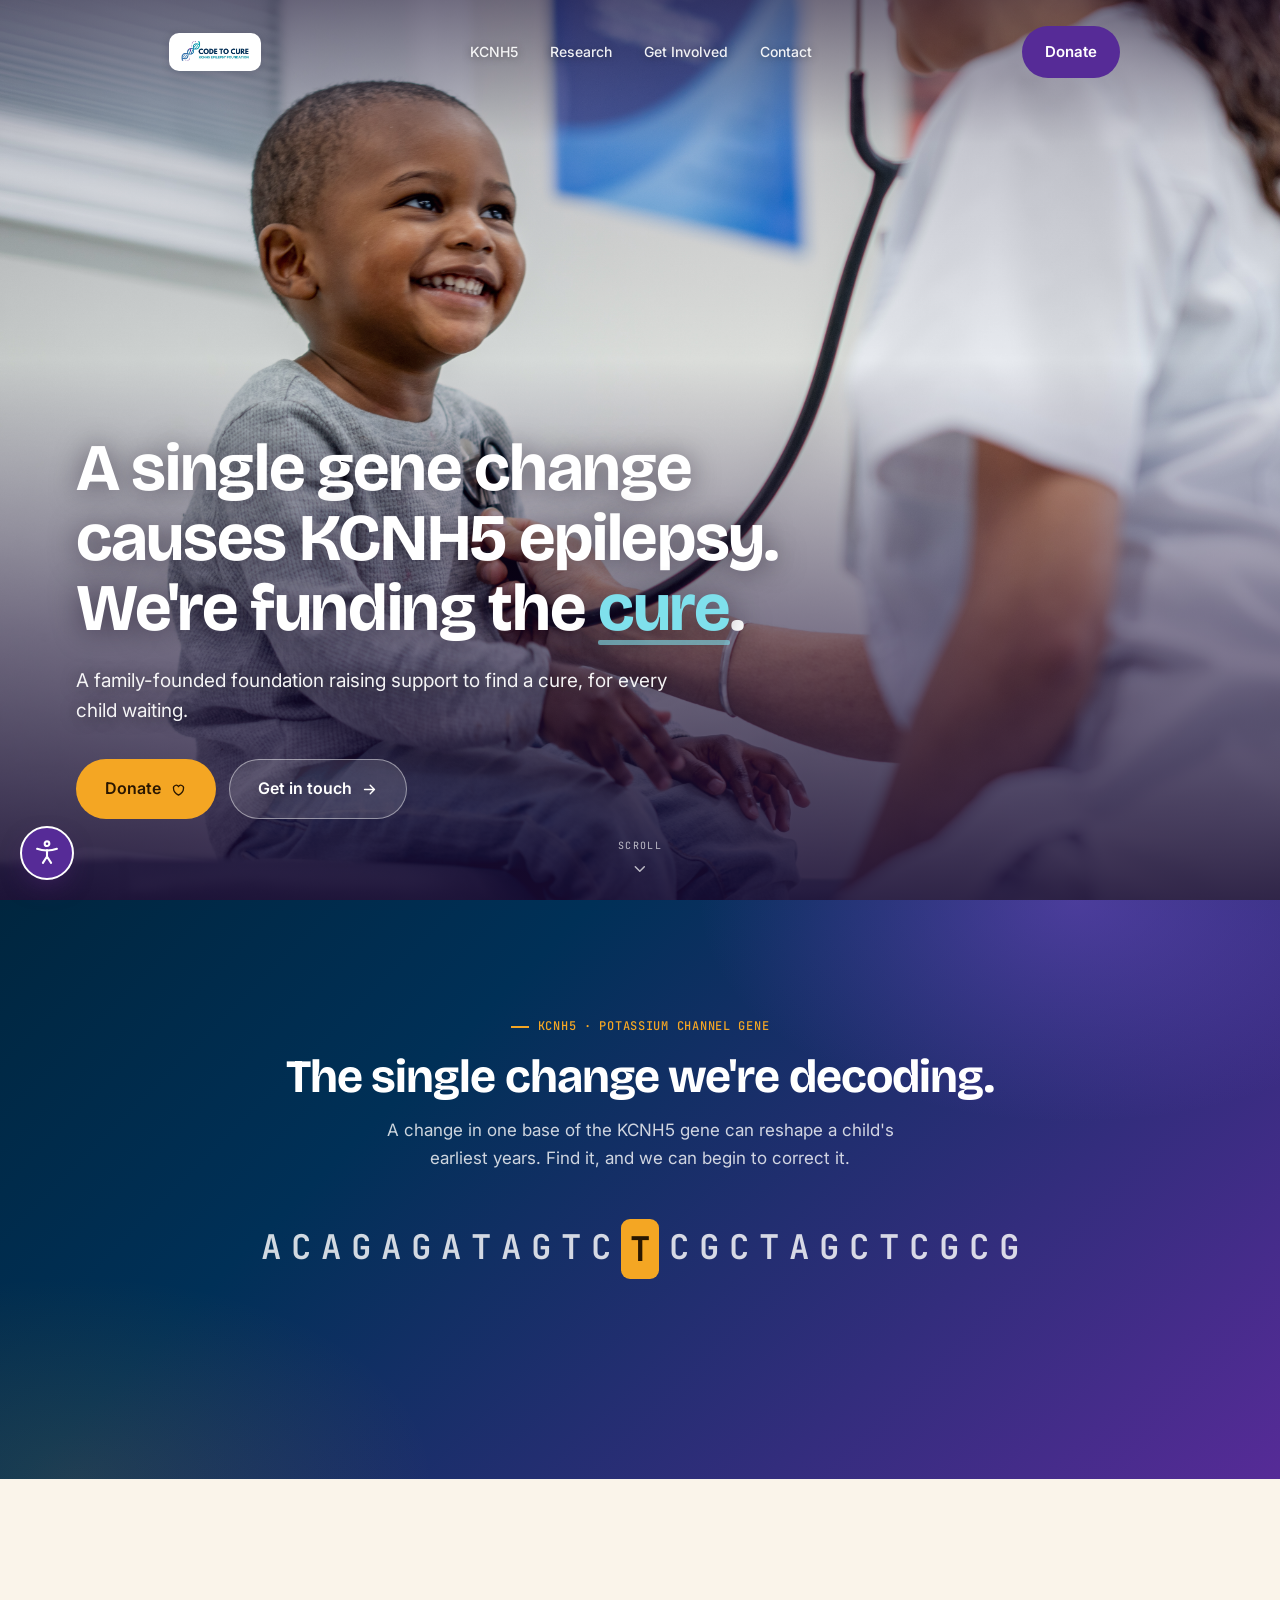
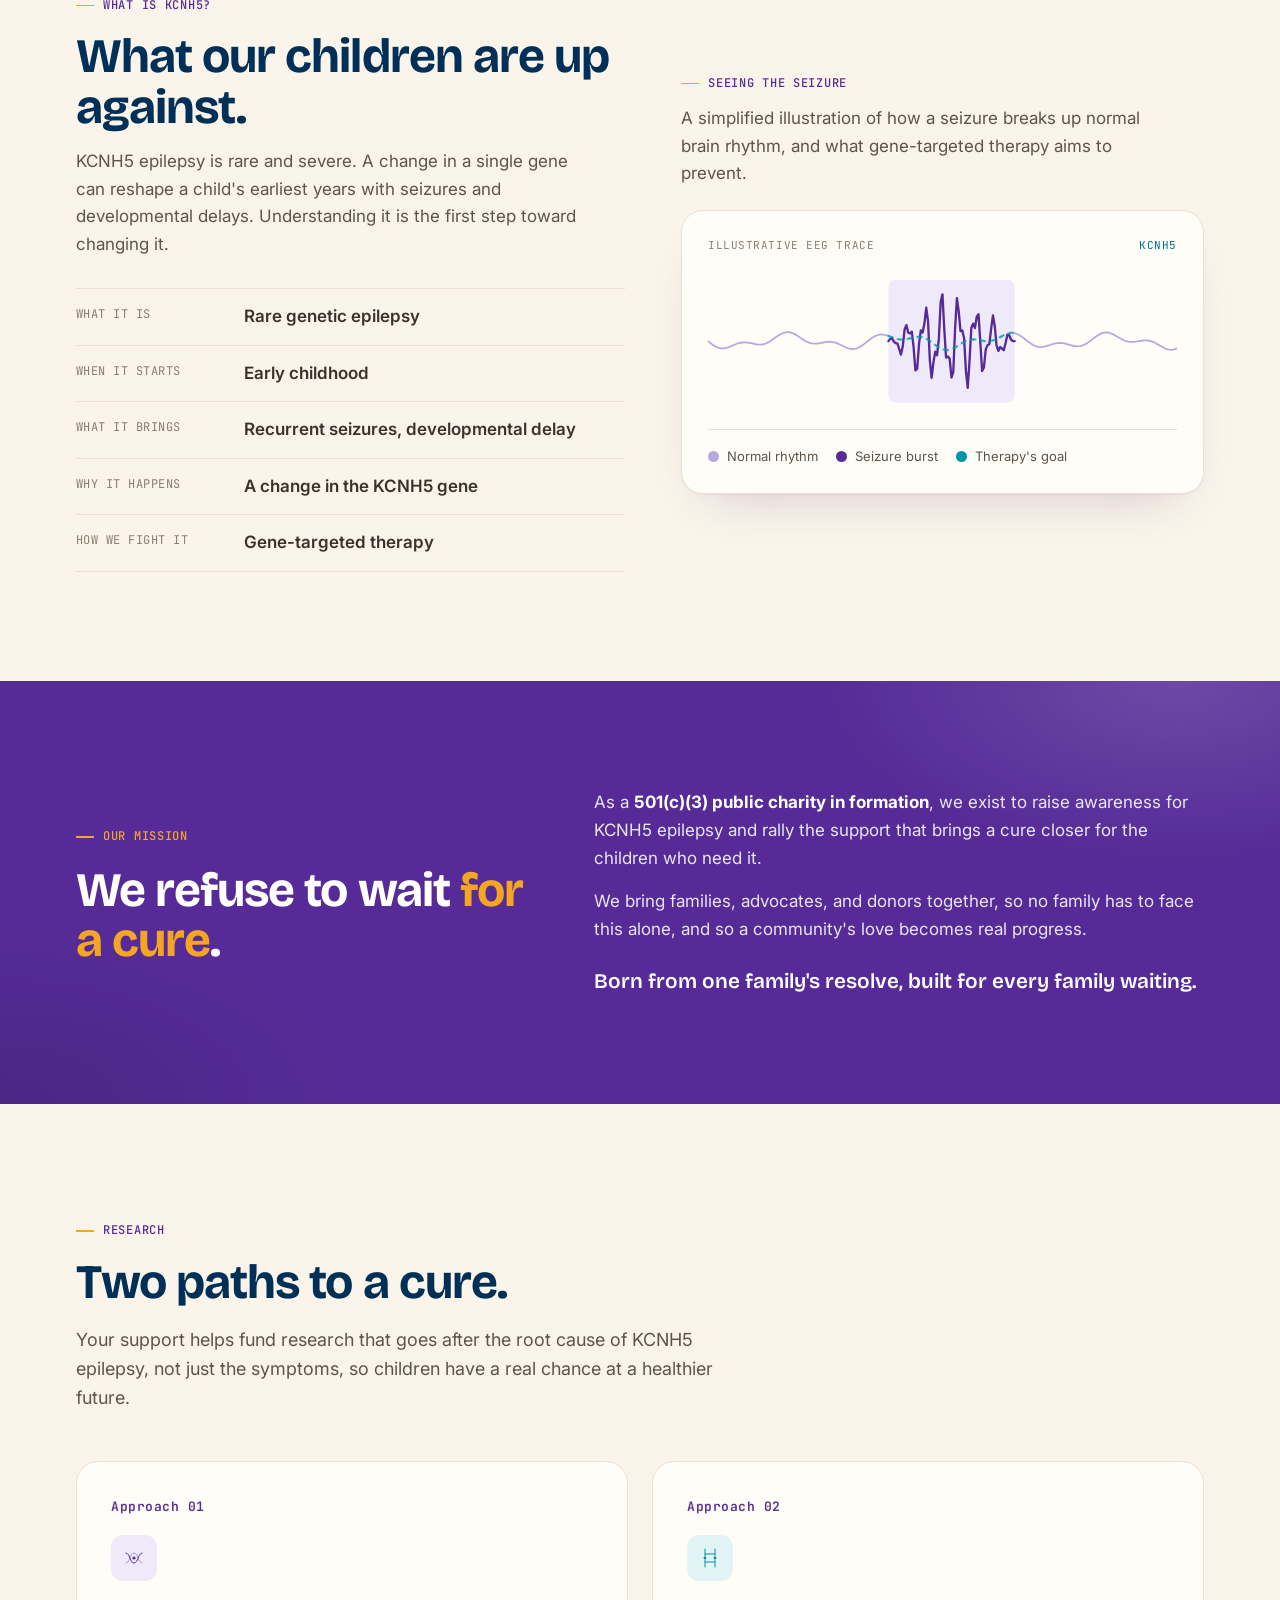
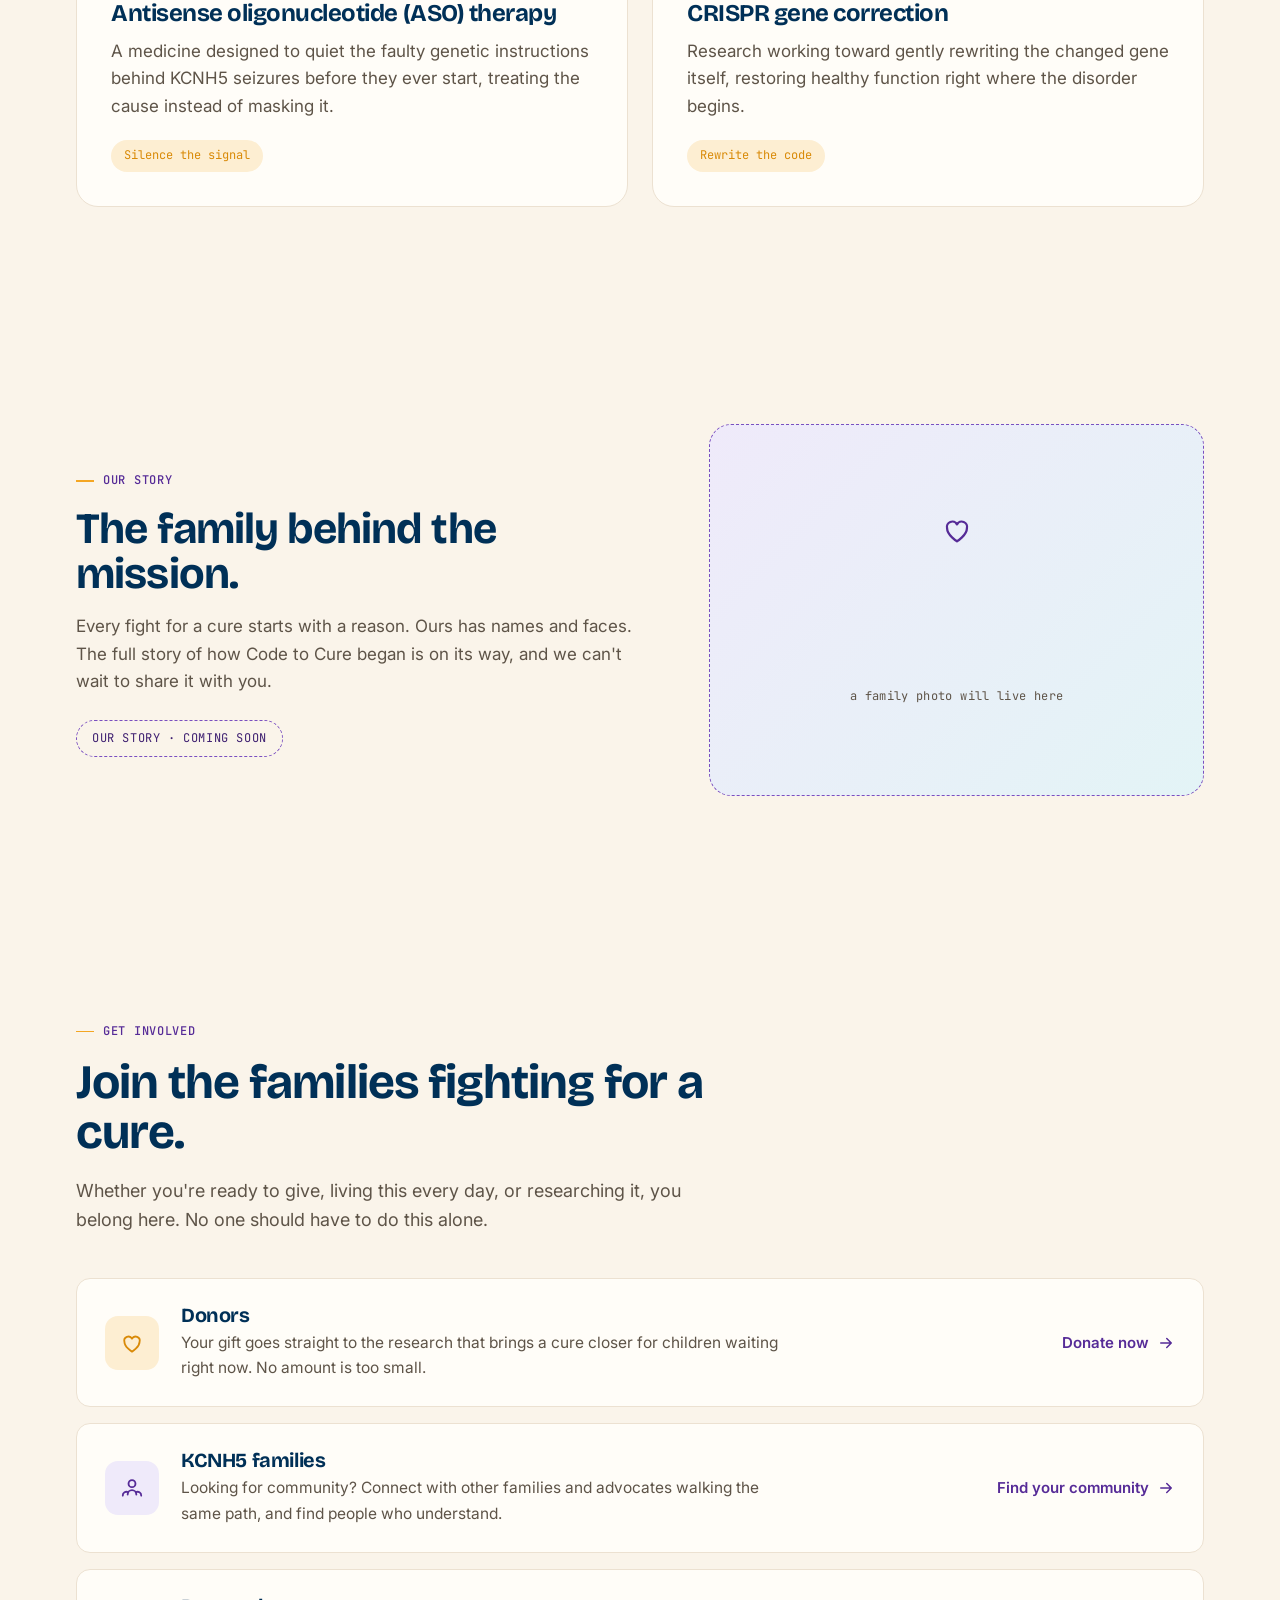
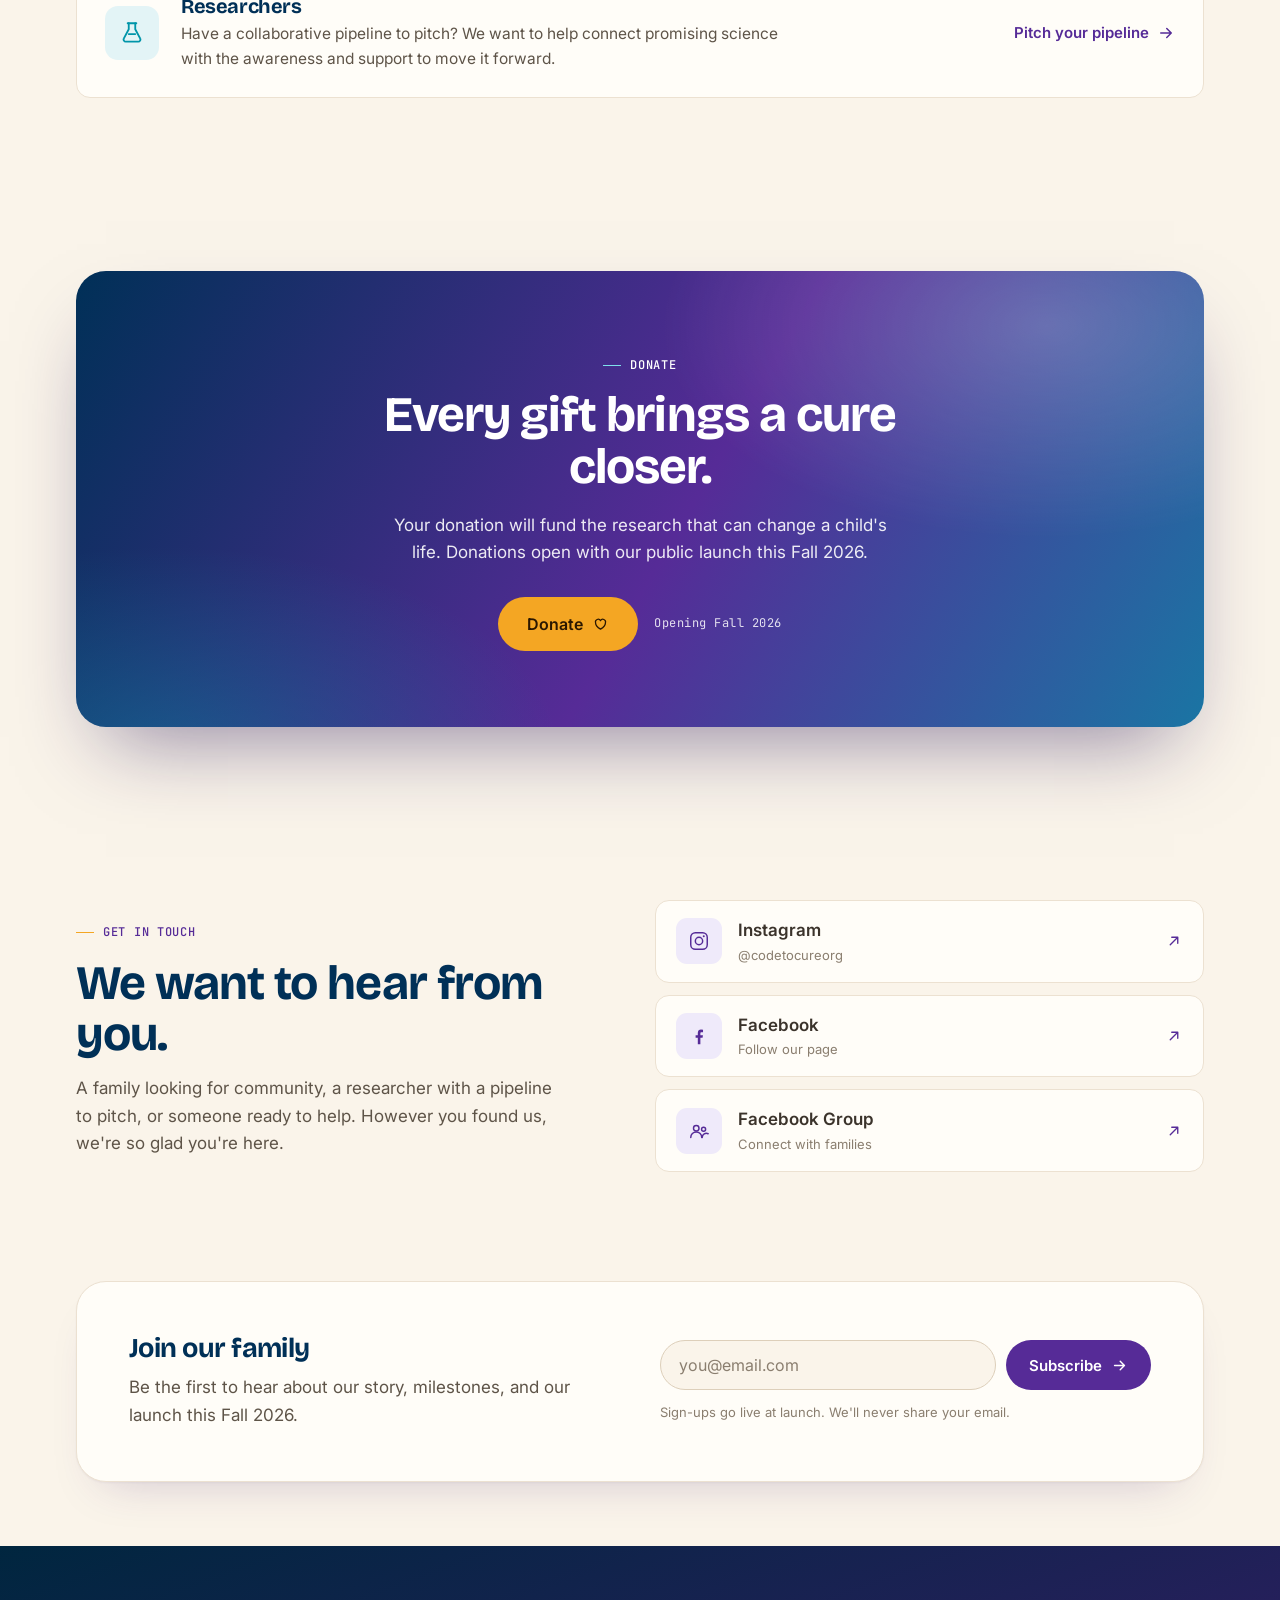
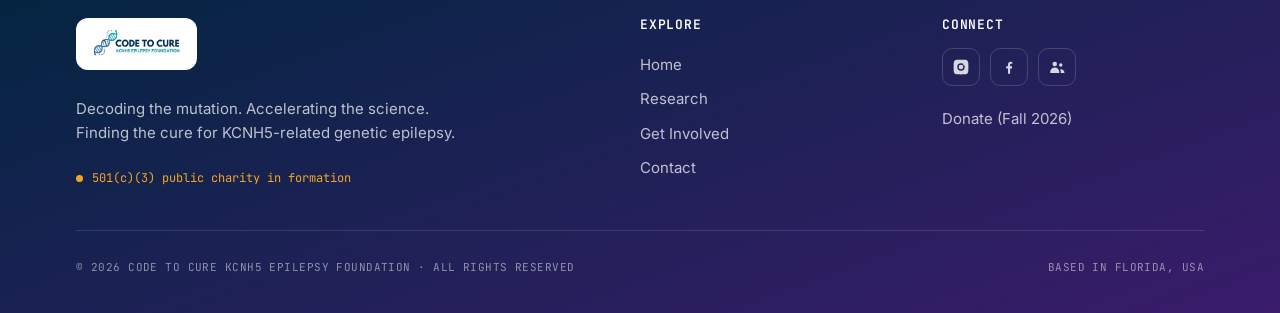
==== index.html @ 47f59b4d "Add files via upload" ====
<!DOCTYPE html>
<html lang="en">
<head>
<meta charset="UTF-8" />
<meta name="viewport" content="width=device-width, initial-scale=1" />
<title>Code to Cure KCNH5 Epilepsy Foundation</title>
<meta name="description" content="Code to Cure KCNH5 Epilepsy Foundation raises awareness and donor support to accelerate gene-targeted research toward a cure for KCNH5-related genetic epilepsy." />
<meta name="theme-color" content="#3a2070" />
<meta property="og:title" content="Code to Cure KCNH5 Epilepsy Foundation" />
<meta property="og:description" content="A single gene change causes KCNH5 epilepsy. We're funding the cure." />
<meta property="og:type" content="website" />
<link rel="icon" type="image/png" sizes="32x32" href="assets/favicon-32.png" />
<link rel="icon" type="image/png" sizes="64x64" href="assets/favicon.png" />
<link rel="apple-touch-icon" href="assets/apple-touch-icon.png" />
<link rel="preconnect" href="https://fonts.googleapis.com" />
<link rel="preconnect" href="https://fonts.gstatic.com" crossorigin />
<link href="https://fonts.googleapis.com/css2?family=Bricolage+Grotesque:opsz,wght@12..96,400;12..96,500;12..96,600;12..96,700;12..96,800&family=Inter:wght@400;500;600;700&family=JetBrains+Mono:wght@400;500;600;700&display=swap" rel="stylesheet" />
<style>
  :root {
    /* warm, light surfaces */
    --paper: #faf4ea;          /* warm ivory */
    --surface: #fffdf8;        /* warm white card */
    --ink: #3b332b;            /* warm charcoal body text */
    --ink-2: #5e5448;          /* warm secondary text */
    --muted: #8a7e6f;          /* warm muted */
    --line: #ece1d1;
    --line-2: #ddcfba;

    /* brand trio: titles, headlines, accents, details */
    --navy: #003057;
    --navy-tint: #e6eef3;
    --purple: #562b97;
    --purple-deep: #3f2071;
    --purple-bright: #7a4fc0;
    --purple-tint: #efeafa;
    --teal: #0095a9;
    --teal-deep: #007081;
    --teal-tint: #e3f4f6;

    /* signal: warm highlight (gene variant + donate) */
    --signal: #f4a623;
    --signal-deep: #d98a08;
    --signal-tint: #fdeed2;

    /* gradient stops + hero accent */
    --g-navy: #003057;
    --g-purple: #562b97;
    --g-teal: #0095a9;
    --teal-glow: #7fe0ec;

    --r-xl: 30px;
    --r-lg: 22px;
    --r-md: 14px;
    --r-pill: 999px;
    --maxw: 1180px;
    --ease: cubic-bezier(0.22, 0.61, 0.18, 1);
    --shadow: 0 1px 2px rgba(60,40,90,.05), 0 24px 48px -28px rgba(70,40,120,.26);
    --shadow-lift: 0 2px 6px rgba(60,40,90,.07), 0 40px 70px -34px rgba(80,44,150,.34);
    --shadow-pop: 0 40px 80px -30px rgba(40,24,90,.5);
  }

  * { box-sizing: border-box; margin: 0; padding: 0; }
  html { scroll-behavior: smooth; -webkit-text-size-adjust: 100%; scroll-padding-top: 94px; }
  body {
    font-family: "Inter", system-ui, sans-serif;
    background: var(--paper);
    color: var(--ink);
    line-height: 1.62;
    font-size: 17px;
    -webkit-font-smoothing: antialiased;
    overflow-x: hidden;
  }
  ::selection { background: var(--signal); color: #2a1700; }
  a { color: inherit; text-decoration: none; }
  img, svg { display: block; max-width: 100%; }

  h1, h2, h3, h4 {
    font-family: "Bricolage Grotesque", system-ui, sans-serif;
    font-weight: 700; line-height: 1.05; letter-spacing: -0.02em;
    color: var(--navy); font-optical-sizing: auto;
  }
  .mono { font-family: "JetBrains Mono", monospace; }

  .shell { width: 100%; max-width: var(--maxw); margin: 0 auto; padding: 0 26px; }
  .section { padding: clamp(60px, 8.5vw, 112px) 0; position: relative; }
  .section-tight { padding: clamp(36px, 5.5vw, 64px) 0; }

  .skip { position: absolute; left: -999px; top: 0; background: var(--ink); color:#fff; padding: 10px 16px; border-radius: 0 0 10px 0; z-index: 400; }
  .skip:focus { left: 0; }

  /* ---------- eyebrow ---------- */
  .eyebrow {
    display: inline-flex; align-items: center; gap: 9px;
    font-family: "JetBrains Mono", monospace; font-size: 12px; font-weight: 500;
    letter-spacing: 0.06em; text-transform: uppercase; color: var(--purple);
  }
  .eyebrow::before { content: ""; width: 18px; height: 1.5px; background: var(--signal); display: inline-block; }
  .eyebrow.on-dark { color: var(--signal); }
  .eyebrow.center { justify-content: center; }

  /* ---------- buttons ---------- */
  .btn {
    display: inline-flex; align-items: center; gap: 9px;
    font-family: "Inter", sans-serif; font-weight: 600; font-size: 15px;
    padding: 13px 22px; border-radius: var(--r-pill); border: 1.5px solid transparent; cursor: pointer;
    transition: transform .25s var(--ease), background .25s var(--ease), box-shadow .25s var(--ease), border-color .25s var(--ease);
    white-space: nowrap;
  }
  .btn .ico { width: 17px; height: 17px; display: grid; place-items: center; }
  .btn .ico svg { width: 17px; height: 17px; }
  .btn-signal { background: var(--signal); color: #2a1700; }
  .btn-signal:hover { transform: translateY(-2px); box-shadow: 0 14px 30px -12px rgba(244,166,35,.6); }
  .btn-purple { background: var(--purple); color: #fff; }
  .btn-purple:hover { transform: translateY(-2px); background: var(--purple-deep); }
  .btn-ghost-light { background: rgba(255,255,255,.12); color: #fff; border-color: rgba(255,255,255,.45); }
  .btn-ghost-light:hover { border-color: #fff; background: rgba(255,255,255,.2); }
  .btn-lg { padding: 16px 28px; font-size: 16px; }

  a:focus-visible, button:focus-visible, input:focus-visible, [tabindex]:focus-visible { outline: 3px solid var(--signal); outline-offset: 3px; border-radius: 8px; }

  /* ---------- NAV (transparent over hero, fades into a pill on scroll) ---------- */
  .nav-shell { position: fixed; top: 0; left: 0; right: 0; z-index: 200; display: flex; justify-content: center; padding: 16px 18px; }
  .nav {
    width: 100%; max-width: 980px; display: flex; align-items: center; justify-content: space-between; gap: 16px;
    padding: 9px 9px 9px 18px; border-radius: var(--r-pill);
    background: transparent; border: 1px solid transparent; box-shadow: none;
    backdrop-filter: none; -webkit-backdrop-filter: none;
    transition: background .45s var(--ease), box-shadow .45s var(--ease), border-color .45s var(--ease), backdrop-filter .45s var(--ease);
    animation: navIn 1s var(--ease) .2s both;
  }
  @keyframes navIn { from { opacity: 0; transform: translateY(-16px); } to { opacity: 1; transform: none; } }
  .nav.scrolled {
    background: rgba(255,255,255,.9); border-color: rgba(70,40,120,.1);
    box-shadow: 0 2px 6px rgba(60,40,90,.06), 0 14px 34px -18px rgba(70,40,120,.34);
    backdrop-filter: blur(18px) saturate(1.5); -webkit-backdrop-filter: blur(18px) saturate(1.5);
  }
  .brand { display: inline-flex; align-items: center; }
  .brand-logo { height: 38px; width: auto; display: block; background: #fff; padding: 5px 8px; border-radius: 10px; box-shadow: 0 2px 10px rgba(20,10,40,.16); transition: box-shadow .45s var(--ease); }
  .nav.scrolled .brand-logo { box-shadow: none; }
  .nav-links { display: flex; gap: 4px; }
  .nav-links a { font-size: 14px; font-weight: 500; color: rgba(255,255,255,.92); padding: 9px 14px; border-radius: var(--r-pill); transition: background .25s, color .25s; text-shadow: 0 1px 8px rgba(0,0,0,.4); }
  .nav-links a:hover { background: rgba(255,255,255,.16); }
  .nav.scrolled .nav-links a { color: var(--ink-2); text-shadow: none; }
  .nav.scrolled .nav-links a:hover { background: var(--purple-tint); color: var(--purple-deep); }
  .nav-right { display: flex; align-items: center; gap: 10px; }
  .burger { display: none; width: 40px; height: 40px; border: 1.5px solid rgba(255,255,255,.5); border-radius: var(--r-pill); background: rgba(255,255,255,.14); flex-direction: column; gap: 4px; align-items: center; justify-content: center; cursor: pointer; }
  .burger span { width: 16px; height: 2px; background: #fff; border-radius: 2px; }
  .nav.scrolled .burger { border-color: var(--line-2); background: #fff; }
  .nav.scrolled .burger span { background: var(--ink); }
  .overlay { position: fixed; inset: 0; z-index: 199; background: linear-gradient(150deg, var(--g-navy), var(--g-purple)); display: flex; flex-direction: column; justify-content: center; gap: 4px; padding: 0 40px; transform: translateY(-100%); transition: transform .5s var(--ease); }
  .overlay.open { transform: translateY(0); }
  .overlay a { color: #fff; font-family: "Bricolage Grotesque", sans-serif; font-size: 30px; font-weight: 600; padding: 10px 0; }
  .overlay a.btn { font-size: 17px; padding: 15px 28px; width: max-content; margin-top: 18px; }

  /* ---------- HERO (full-screen, full-bleed) ---------- */
  .hero { position: relative; min-height: 100svh; display: flex; align-items: flex-end; overflow: hidden; background: linear-gradient(120deg, #003057, #00405f 42%, #562b97); }
  .hero-photo { position: absolute; inset: 0; width: 100%; height: 100%; object-fit: cover; object-position: center 26%; z-index: 0; }
  .hero::before {
    content: ""; position: absolute; inset: 0; z-index: 1; pointer-events: none;
    background:
      linear-gradient(to bottom, rgba(22,11,44,.55) 0%, rgba(22,11,44,.12) 16%, transparent 40%, rgba(30,14,58,.5) 70%, rgba(24,11,50,.88) 100%);
  }
  .hero-shell { position: relative; z-index: 2; width: 100%; padding-top: 120px; padding-bottom: clamp(52px, 9vh, 104px); }
  .hero-content { max-width: 760px; }
  .hero-content .eyebrow { color: #fff; text-shadow: 0 1px 12px rgba(0,0,0,.65); }
  .hero-content .eyebrow::before { background: var(--signal); }
  .hero-content h1 { color: #fff; font-size: clamp(2.3rem, 5.2vw, 4.4rem); margin-top: 18px; text-shadow: 0 2px 28px rgba(12,5,22,.55); }
  .hero-content h1 .accent { color: var(--teal-glow); white-space: nowrap; position: relative; }
  .hero-content h1 .accent::after { content: ""; position: absolute; left: 0; right: 0; bottom: .04em; height: .08em; background: rgba(127,224,236,.6); border-radius: 2px; }
  .hero-content .lead { color: rgba(255,255,255,.94); font-size: clamp(16px, 1.5vw, 19px); max-width: 52ch; margin-top: 22px; text-shadow: 0 1px 16px rgba(12,5,22,.6); }
  .hero-content .hero-cta { display: flex; gap: 13px; margin-top: 32px; flex-wrap: wrap; }
  .scroll-cue { position: absolute; left: 50%; bottom: 22px; transform: translateX(-50%); z-index: 2; display: grid; place-items: center; gap: 6px; color: rgba(255,255,255,.7); font-family: "JetBrains Mono", monospace; font-size: 10px; letter-spacing: .14em; text-transform: uppercase; }
  .scroll-cue svg { width: 18px; height: 18px; animation: bob 2s var(--ease) infinite; }
  @keyframes bob { 0%,100% { transform: translateY(0); } 50% { transform: translateY(5px); } }

  /* ---------- GENOME (full-bleed signature band) ---------- */
  .genome { background: linear-gradient(135deg, #00263f 0%, #003057 32%, #562b97 100%); color: #fff; position: relative; overflow: hidden; }
  .genome::before { content: ""; position: absolute; inset: 0; pointer-events: none; background: radial-gradient(46% 60% at 84% 0%, rgba(139,83,221,.4), transparent 64%), radial-gradient(40% 50% at 6% 100%, rgba(244,166,35,.12), transparent 70%); }
  .genome-inner { position: relative; z-index: 2; text-align: center; max-width: 760px; margin: 0 auto; }
  .genome h2 { color: #fff; font-size: clamp(1.9rem, 3.8vw, 2.9rem); margin-top: 16px; }
  .genome-sub { color: rgba(255,255,255,.8); margin: 16px auto 0; max-width: 50ch; }

  .strip { display: flex; justify-content: center; flex-wrap: nowrap; gap: clamp(2px, 1vw, 10px); margin: 46px auto 0; font-family: "JetBrains Mono", monospace; font-weight: 600; font-size: clamp(15px, 3.4vw, 34px); }
  .strip .b { color: rgba(255,255,255,.38); transition: color .35s var(--ease), opacity .35s var(--ease); opacity: 0; }
  .strip .b.lit { opacity: 1; color: rgba(255,255,255,.82); }
  .strip .b.mut { color: #2a1700; background: var(--signal); font-weight: 700; opacity: 1; padding: .08em .26em; border-radius: 9px; position: relative; box-shadow: 0 0 0 0 rgba(244,166,35,.5); }
  .strip .b.mut.locked { animation: mutGlow 2.4s var(--ease) .1s infinite; }
  @keyframes mutGlow { 0%,100% { box-shadow: 0 0 0 5px rgba(244,166,35,.28); } 50% { box-shadow: 0 0 0 13px rgba(244,166,35,0); } }
  @keyframes mutBurst { 0% { transform: scale(1); } 35% { transform: scale(1.35); } 100% { transform: scale(1); } }
  .strip .b.mut.burst { animation: mutBurst .6s var(--ease); }
  .callout { display: flex; flex-direction: column; align-items: center; margin-top: 14px; opacity: 0; transform: translateY(10px); transition: opacity .5s var(--ease), transform .5s var(--ease); }
  .callout.show { opacity: 1; transform: none; }
  .callout .cline { width: 1.5px; height: 28px; background: linear-gradient(to bottom, var(--signal), transparent); }
  .callout .clabel { margin-top: 10px; font-family: "JetBrains Mono", monospace; font-size: clamp(12px, 1.4vw, 14px); color: rgba(255,255,255,.85); border: 1px solid rgba(244,166,35,.45); border-radius: var(--r-pill); padding: 7px 15px; }
  .callout .clabel b { color: var(--signal); }

  /* ---------- generic head ---------- */
  .head { max-width: 640px; }
  .head h2 { font-size: clamp(2rem, 4vw, 3rem); margin-top: 16px; }
  .head p { color: var(--ink-2); font-size: 18px; margin-top: 18px; }

  /* ---------- KCNH5 ---------- */
  .kcnh { display: grid; grid-template-columns: 1.05fr 1fr; gap: 56px; align-items: center; }
  .spec { margin-top: 30px; border-top: 1px solid var(--line); }
  .spec .row { display: grid; grid-template-columns: 150px 1fr; gap: 18px; padding: 14px 0; border-bottom: 1px solid var(--line); }
  .spec .k { font-family: "JetBrains Mono", monospace; font-size: 12px; text-transform: uppercase; letter-spacing: .04em; color: var(--muted); padding-top: 2px; }
  .spec .v { font-weight: 600; color: var(--ink); }
  .eeg-card { background: var(--surface); border: 1px solid var(--line); border-radius: var(--r-lg); padding: 26px; box-shadow: var(--shadow); }
  .eeg-lab { display: flex; justify-content: space-between; font-family: "JetBrains Mono", monospace; font-size: 11px; text-transform: uppercase; letter-spacing: .05em; color: var(--muted); }
  .eeg-lab .hl { color: var(--teal-deep); }
  #eeg { width: 100%; height: auto; margin: 14px 0; }
  .eeg-intro { color: var(--ink-2); max-width: 42ch; margin: 12px 0 22px; }
  .eeg-legend { display: flex; flex-wrap: wrap; gap: 8px 18px; margin-top: 16px; padding-top: 16px; border-top: 1px solid var(--line); font-size: 13px; color: var(--ink-2); }
  .eeg-legend span { display: inline-flex; align-items: center; gap: 8px; }
  .eeg-legend i { width: 11px; height: 11px; border-radius: 50%; display: inline-block; flex: none; }
  .eeg-legend i.calm { background: #b7a9dd; }
  .eeg-legend i.burst { background: var(--purple); }
  .eeg-legend i.treat { background: var(--teal); }
  #eeg path.draw { stroke-dasharray: 100; stroke-dashoffset: 100; }
  #eeg.go path.draw { animation: eegDraw 1s var(--ease) forwards; }
  #eeg.go path.d1 { animation-delay: 0s; }
  #eeg.go path.d2 { animation-delay: .55s; }
  #eeg.go path.d3 { animation-delay: 1.25s; }
  @keyframes eegDraw { to { stroke-dashoffset: 0; } }
  #eeg path.treat { opacity: 0; }
  #eeg.go path.treat { animation: eegFade .7s var(--ease) 1.7s forwards; }
  @keyframes eegFade { to { opacity: 1; } }

  /* ---------- MISSION (full-bleed band) ---------- */
  .mission { background: var(--purple); color: #fff; position: relative; overflow: hidden; }
  .mission::before { content: ""; position: absolute; inset: 0; pointer-events: none; background: radial-gradient(46% 70% at 92% 0%, rgba(255,255,255,.14), transparent 60%), radial-gradient(40% 60% at 0% 100%, rgba(0,0,0,.12), transparent 70%); }
  .mission-grid { position: relative; z-index: 2; display: grid; grid-template-columns: 1fr 1.3fr; gap: 48px; align-items: center; }
  .mission h2 { color: #fff; font-size: clamp(2rem, 4vw, 3rem); }
  .mission h2 .u { color: var(--signal); }
  .mission .support { color: rgba(255,255,255,.88); margin-bottom: 16px; }
  .mission .support strong { color: #fff; }
  .mission .pull { font-family: "Bricolage Grotesque", sans-serif; font-weight: 600; font-size: 1.3rem; color: #fff; margin-top: 26px; line-height: 1.25; }

  /* ---------- RESEARCH ---------- */
  .paths { display: grid; grid-template-columns: 1fr 1fr; gap: 24px; margin-top: 48px; }
  .path { background: var(--surface); border: 1px solid var(--line); border-radius: var(--r-lg); padding: 34px; position: relative; overflow: hidden; }
  .paths .path { transition: transform .5s var(--ease), box-shadow .5s var(--ease); }
  .paths .path:hover { transform: translateY(-8px); box-shadow: var(--shadow-lift); }
  .path .idx { font-family: "JetBrains Mono", monospace; font-size: 13px; font-weight: 600; color: var(--purple); letter-spacing: .04em; }
  .path .pico { width: 46px; height: 46px; border-radius: 12px; display: grid; place-items: center; margin: 18px 0 20px; background: var(--purple-tint); color: var(--purple); }
  .path.teal .pico { background: var(--teal-tint); color: var(--teal); }
  .path .pico svg { width: 24px; height: 24px; stroke: currentColor; }
  .path h3 { font-size: 1.5rem; }
  .path p { color: var(--ink-2); margin-top: 12px; }
  .path .tag { display: inline-block; margin-top: 20px; font-family: "JetBrains Mono", monospace; font-size: 12px; color: var(--signal-deep); background: var(--signal-tint); padding: 6px 13px; border-radius: var(--r-pill); }

  /* ---------- STORY (open, no box) ---------- */
  .story { display: grid; grid-template-columns: 1.15fr 1fr; gap: clamp(36px, 5vw, 64px); align-items: center; }
  .story h2 { font-size: clamp(1.9rem, 3.6vw, 2.7rem); margin-top: 16px; }
  .story p { color: var(--ink-2); margin-top: 16px; max-width: 52ch; }
  .soon { display: inline-flex; align-items: center; gap: 9px; margin-top: 24px; font-family: "JetBrains Mono", monospace; font-size: 12px; text-transform: uppercase; letter-spacing: .05em; color: var(--purple-deep); border: 1px dashed var(--purple-bright); border-radius: var(--r-pill); padding: 8px 15px; }
  .frame { aspect-ratio: 4/3; border-radius: var(--r-lg); border: 1.5px dashed var(--purple-bright); background: linear-gradient(135deg, var(--purple-tint) 0%, var(--teal-tint) 100%); display: grid; place-items: center; gap: 12px; color: var(--purple); text-align: center; padding: 24px; }
  .frame .mono { font-size: 12px; letter-spacing: .03em; color: var(--ink-2); }

  /* ---------- GET INVOLVED ---------- */
  .involve { display: grid; gap: 16px; margin-top: 44px; }
  .iv { display: grid; grid-template-columns: 54px 1fr auto; gap: 22px; align-items: center; background: var(--surface); border: 1px solid var(--line); border-radius: var(--r-md); padding: 26px 28px; transition: border-color .25s, transform .25s var(--ease); }
  .involve .iv:hover { border-color: var(--purple); transform: translateX(4px); }
  .iv .ivic { width: 54px; height: 54px; border-radius: 13px; background: var(--purple-tint); color: var(--purple); display: grid; place-items: center; }
  .iv.warm .ivic { background: var(--signal-tint); color: var(--signal-deep); }
  .iv.teal .ivic { background: var(--teal-tint); color: var(--teal); }
  .iv .ivic svg { width: 26px; height: 26px; fill: none; stroke: currentColor; stroke-width: 1.7; stroke-linecap: round; stroke-linejoin: round; }
  .iv h3 { font-size: 1.25rem; }
  .iv p { color: var(--ink-2); font-size: 15.5px; margin-top: 4px; max-width: 60ch; }
  .iv .ivcta { display: inline-flex; align-items: center; gap: 8px; font-weight: 600; font-size: 15px; color: var(--purple); white-space: nowrap; }
  .iv .ivcta svg { width: 18px; height: 18px; transition: transform .25s var(--ease); }
  .iv:hover .ivcta svg { transform: translateX(4px); }

  /* ---------- DONATE (the bluish-purple gradient) ---------- */
  .donate { background: linear-gradient(120deg, var(--g-navy) 0%, var(--g-purple) 54%, var(--g-teal) 120%); border-radius: var(--r-xl); padding: clamp(46px, 6vw, 82px); text-align: center; position: relative; overflow: hidden; box-shadow: var(--shadow-pop); }
  .donate::before { content: ""; position: absolute; inset: 0; pointer-events: none; background: radial-gradient(55% 75% at 86% 12%, rgba(255,255,255,.22), transparent 62%), radial-gradient(50% 65% at 8% 106%, rgba(0,149,169,.4), transparent 70%); }
  .donate .shell-narrow { position: relative; z-index: 2; max-width: 640px; margin: 0 auto; }
  .donate .eyebrow { color: #fff; justify-content: center; }
  .donate .eyebrow::before { background: var(--teal-glow); }
  .donate h2 { color: #fff; font-size: clamp(2.1rem, 4.2vw, 3.1rem); margin-top: 14px; }
  .donate p { color: rgba(255,255,255,.9); margin: 18px auto 30px; max-width: 46ch; }
  .donate-row { display: inline-flex; align-items: center; gap: 16px; flex-wrap: wrap; justify-content: center; }
  .donate-note { font-family: "JetBrains Mono", monospace; font-size: 12px; letter-spacing: .04em; color: rgba(255,255,255,.85); }

  /* ---------- CONTACT ---------- */
  .contact { display: grid; grid-template-columns: 1fr 1.05fr; gap: 56px; align-items: center; }
  .channels { display: grid; gap: 12px; }
  .channel { display: grid; grid-template-columns: 46px 1fr auto; gap: 16px; align-items: center; background: var(--surface); border: 1px solid var(--line); border-radius: var(--r-md); padding: 16px 20px; transition: border-color .25s, transform .25s var(--ease); }
  .channel:hover { border-color: var(--purple); transform: translateY(-2px); }
  .channel .ci { width: 46px; height: 46px; border-radius: 11px; background: var(--purple-tint); display: grid; place-items: center; }
  .channel .ci svg { width: 22px; height: 22px; }
  .channel .t { display: block; font-weight: 600; }
  .channel .s { display: block; font-size: 13px; color: var(--muted); }
  .channel .arr { width: 18px; height: 18px; color: var(--purple); }

  /* ---------- SIGNUP ---------- */
  .signup { background: var(--surface); border: 1px solid var(--line); border-radius: var(--r-xl); padding: clamp(32px, 5vw, 52px); display: grid; grid-template-columns: 1fr 1fr; gap: 40px; align-items: center; box-shadow: var(--shadow); }
  .signup h3 { font-size: 1.7rem; }
  .signup .sd { color: var(--ink-2); margin-top: 12px; }
  .field { display: flex; gap: 10px; flex-wrap: wrap; }
  .field input { flex: 1 1 220px; padding: 14px 18px; border: 1.5px solid var(--line-2); border-radius: var(--r-pill); font-family: inherit; font-size: 16px; color: var(--ink); background: var(--paper); }
  .field input::placeholder { color: var(--muted); }
  .formnote { font-size: 13px; color: var(--muted); margin-top: 12px; }
  .ok { display: none; align-items: center; gap: 8px; color: var(--purple); font-weight: 600; margin-top: 14px; }
  .ok svg { width: 20px; height: 20px; }
  .ok.show { display: flex; }

  /* ---------- FOOTER ---------- */
  footer { background: linear-gradient(160deg, #00263f 0%, #3a1c6b 100%); color: rgba(255,255,255,.72); padding: 72px 0 36px; }
  .foot-top { display: grid; grid-template-columns: 2fr 1fr 1fr; gap: 40px; padding-bottom: 40px; border-bottom: 1px solid rgba(255,255,255,.12); }
  .foot-brand { display: inline-flex; align-items: center; }
  .foot-logo { height: 52px; width: auto; display: block; background: #fff; padding: 8px 12px; border-radius: 12px; }
  .foot-tag { margin: 18px 0; max-width: 44ch; font-size: 15px; line-height: 1.6; }
  .foot-status { display: inline-flex; align-items: center; gap: 9px; font-family: "JetBrains Mono", monospace; font-size: 12px; color: var(--signal); }
  .foot-status .dot { width: 7px; height: 7px; border-radius: 50%; background: var(--signal); }
  .foot-col h4 { color: #fff; font-size: 13px; font-family: "JetBrains Mono", monospace; font-weight: 600; text-transform: uppercase; letter-spacing: .06em; margin-bottom: 16px; }
  .foot-col a { display: block; padding: 5px 0; font-size: 15px; color: rgba(255,255,255,.72); transition: color .2s; }
  .foot-col a:hover { color: var(--signal); }
  .socials { display: flex; gap: 10px; margin-bottom: 16px; }
  .socials a { width: 38px; height: 38px; border-radius: 10px; border: 1px solid rgba(255,255,255,.16); display: grid; place-items: center; }
  .socials a svg { width: 18px; height: 18px; fill: rgba(255,255,255,.82); }
  .socials a:hover { border-color: var(--signal); }
  .foot-bottom { display: flex; justify-content: space-between; flex-wrap: wrap; gap: 12px; padding-top: 28px; font-family: "JetBrains Mono", monospace; font-size: 11px; letter-spacing: .04em; color: rgba(255,255,255,.5); text-transform: uppercase; }

  /* ---------- reveal ---------- */
  .reveal { opacity: 0; transform: translateY(24px); transition: opacity .7s var(--ease), transform .7s var(--ease); transition-delay: var(--rd, 0ms); }
  .reveal.in { opacity: 1; transform: none; }

  /* ---------- responsive ---------- */
  @media (max-width: 900px) {
    .nav-links { display: none; }
    .burger { display: flex; }
    .nav { padding: 8px 8px 8px 14px; }
    .nav-right .btn { padding: 11px 18px; font-size: 14px; }
    .kcnh, .mission-grid, .story, .contact, .signup, .paths { grid-template-columns: 1fr; }
    .mission-grid, .story { gap: 28px; }
    .foot-top { grid-template-columns: 1fr 1fr; }
    .iv { grid-template-columns: 44px 1fr; }
    .iv .ivcta { grid-column: 2; justify-self: start; }
    .hero-content .hero-cta .btn { flex: 1 1 auto; justify-content: center; }
  }
  @media (max-width: 560px) {
    .foot-top { grid-template-columns: 1fr; }
    .spec .row { grid-template-columns: 1fr; gap: 2px; }
    .hero-content .hero-cta { flex-direction: column; align-items: stretch; }
    .hero-content .hero-cta .btn { width: 100%; }
  }
  @media (max-width: 430px) {
    .brand-logo { height: 32px; padding: 4px 7px; }
    .nav-right .btn { padding: 10px 16px; font-size: 14px; }
  }

  @media (prefers-reduced-motion: reduce) {
    * { animation: none !important; scroll-behavior: auto !important; }
    .reveal { opacity: 1; transform: none; transition: none; }
    .strip .b { opacity: 1; color: rgba(255,255,255,.6); }
    .callout { opacity: 1; transform: none; }
    #eeg path.draw { stroke-dashoffset: 0 !important; }
    #eeg path.treat { opacity: 1 !important; }
  }

  /* ---------- accessibility widget ---------- */
  .a11y-fab { position: fixed; left: 20px; bottom: 20px; z-index: 300; width: 54px; height: 54px; border-radius: 50%; background: var(--purple); color: #fff; border: 2px solid #fff; box-shadow: 0 10px 26px -8px rgba(90,38,130,.55); cursor: pointer; display: grid; place-items: center; transition: transform .3s var(--ease); }
  .a11y-fab:hover { transform: scale(1.06); }
  .a11y-fab svg { width: 28px; height: 28px; fill: none; stroke: #fff; stroke-width: 1.8; stroke-linecap: round; stroke-linejoin: round; }
  .a11y-panel { position: fixed; left: 20px; bottom: 86px; z-index: 301; width: min(346px, calc(100vw - 40px)); max-height: min(78vh, 660px); overflow-y: auto; background: var(--surface); border: 1px solid var(--line); border-radius: var(--r-lg); box-shadow: var(--shadow-pop); padding: 18px; opacity: 0; transform: translateY(10px) scale(.98); transform-origin: bottom left; pointer-events: none; transition: opacity .3s var(--ease), transform .3s var(--ease); }
  .a11y-panel.open { opacity: 1; transform: none; pointer-events: auto; }
  .a11y-head { display: flex; align-items: center; justify-content: space-between; margin-bottom: 14px; }
  .a11y-head h2 { font-size: 19px; }
  .a11y-close { width: 32px; height: 32px; border-radius: 50%; border: 1px solid var(--line); background: var(--paper); cursor: pointer; display: grid; place-items: center; }
  .a11y-close svg { width: 16px; height: 16px; fill: none; stroke: var(--ink); stroke-width: 2; stroke-linecap: round; }
  .a11y-grid { display: grid; grid-template-columns: 1fr 1fr; gap: 10px; }
  .a11y-opt { display: flex; flex-direction: column; align-items: center; gap: 7px; text-align: center; padding: 15px 8px 12px; border-radius: var(--r-md); border: 1.5px solid var(--line); background: var(--paper); color: var(--ink); font-family: inherit; font-size: 12.5px; font-weight: 600; cursor: pointer; transition: border-color .2s var(--ease), background .2s var(--ease), transform .2s var(--ease); }
  .a11y-opt svg { width: 24px; height: 24px; fill: none; stroke: var(--purple-deep); stroke-width: 1.8; stroke-linecap: round; stroke-linejoin: round; }
  .a11y-opt:hover { transform: translateY(-2px); border-color: var(--purple-bright); }
  .a11y-opt[aria-pressed="true"] { background: var(--purple-tint); border-color: var(--purple); color: var(--purple-deep); }
  .a11y-opt .state { font-size: 10px; font-weight: 700; color: var(--muted); letter-spacing: .06em; text-transform: uppercase; }
  .a11y-opt[aria-pressed="true"] .state { color: var(--purple); }
  .a11y-reset { width: 100%; margin-top: 12px; padding: 13px; border-radius: var(--r-pill); border: none; background: var(--ink); color: #fff; font-family: inherit; font-weight: 600; font-size: 14px; cursor: pointer; display: inline-flex; align-items: center; justify-content: center; gap: 9px; }
  .a11y-reset svg { width: 17px; height: 17px; fill: none; stroke: #fff; stroke-width: 1.8; stroke-linecap: round; stroke-linejoin: round; }
  .a11y-reset:hover { background: #2c2230; }
  .a11y-note { font-size: 11px; color: var(--muted); text-align: center; margin-top: 11px; line-height: 1.5; }

  html.a11y-text1 { zoom: 1.1; }
  html.a11y-text2 { zoom: 1.22; }
  html.a11y-line p, html.a11y-line li, html.a11y-line .lead, html.a11y-line .support, html.a11y-line .path p, html.a11y-line .iv p, html.a11y-line .spec .row { line-height: 2 !important; }
  html.a11y-letter p, html.a11y-letter li, html.a11y-letter .lead, html.a11y-letter .support, html.a11y-letter .path p, html.a11y-letter .iv p { letter-spacing: .06em !important; word-spacing: .16em !important; }
  html.a11y-links a:not(.btn):not(.a11y-fab):not(.a11y-close):not(.a11y-reset):not(.brand):not(.foot-brand) { text-decoration: underline !important; text-decoration-thickness: 2px !important; text-underline-offset: 2px; outline: 1px dashed currentColor; outline-offset: 3px; border-radius: 3px; }
  html.a11y-contrast { --paper:#ffffff; --surface:#ffffff; --ink:#000000; --ink-2:#161616; --muted:#242424; --line:#444444; --line-2:#777777; --navy:#001a30; --purple:#3c1060; --purple-deep:#2a0b46; --purple-bright:#6a3aa0; --purple-tint:#efe6f6; --teal:#005c6b; --teal-deep:#004551; --teal-tint:#d9eef1; --signal:#8a5e00; --signal-deep:#6e4a00; --signal-tint:#f3e6c8; }
  html.a11y-contrast a:not(.btn) { text-decoration: underline; }
  html.a11y-noanim *, html.a11y-noanim *::before, html.a11y-noanim *::after { animation: none !important; transition: none !important; scroll-behavior: auto !important; }
  html.a11y-noanim .reveal { opacity: 1 !important; transform: none !important; }
  html.a11y-noanim .strip .b { opacity: 1 !important; }
  html.a11y-noanim .callout { opacity: 1 !important; transform: none !important; }
  html.a11y-noanim #eeg path.draw { stroke-dashoffset: 0 !important; }
  html.a11y-noanim #eeg path.treat { opacity: 1 !important; }
  html.a11y-dyslexia, html.a11y-dyslexia h1, html.a11y-dyslexia h2, html.a11y-dyslexia h3, html.a11y-dyslexia h4, html.a11y-dyslexia p, html.a11y-dyslexia a, html.a11y-dyslexia span, html.a11y-dyslexia div, html.a11y-dyslexia label, html.a11y-dyslexia button, html.a11y-dyslexia input, html.a11y-dyslexia li { font-family: 'Atkinson Hyperlegible', 'Inter', sans-serif !important; letter-spacing: .01em; }
  html.a11y-cursor, html.a11y-cursor * { cursor: url("data:image/svg+xml,%3Csvg xmlns='http://www.w3.org/2000/svg' width='40' height='40' viewBox='0 0 40 40'%3E%3Cpath d='M7 4l24 13-10.5 2.2L16 32z' fill='%23ffffff' stroke='%23000000' stroke-width='2.5' stroke-linejoin='round'/%3E%3C/svg%3E") 5 3, auto !important; }

  @media (max-width: 520px) {
    .a11y-fab { width: 50px; height: 50px; left: 14px; bottom: 14px; }
    .a11y-panel { left: 14px; right: 14px; width: auto; bottom: 74px; }
  }
</style>
</head>
<body>
<a class="skip" href="#main">Skip to content</a>

<!-- NAV -->
<div class="nav-shell">
  <nav class="nav" id="nav" aria-label="Primary">
    <a class="brand" href="#top" aria-label="Code to Cure home">
      <img class="brand-logo" src="assets/logo.jpg" alt="Code to Cure, KCNH5 Epilepsy Foundation" />
    </a>
    <div class="nav-links">
      <a href="#kcnh5">KCNH5</a>
      <a href="#science">Research</a>
      <a href="#involve">Get Involved</a>
      <a href="#contact">Contact</a>
    </div>
    <div class="nav-right">
      <a class="btn btn-purple" href="#join">Donate</a>
      <button class="burger" id="burger" aria-label="Open menu" aria-expanded="false"><span></span><span></span><span></span></button>
    </div>
  </nav>
</div>

<div class="overlay" id="overlay">
  <a href="#kcnh5">KCNH5</a>
  <a href="#science">Research</a>
  <a href="#involve">Get Involved</a>
  <a href="#contact">Contact</a>
  <a class="btn btn-signal" href="#join">Donate</a>
</div>

<main id="main">
<span id="top"></span>

<!-- HERO (full screen) -->
<header class="hero">
  <img class="hero-photo" src="assets/hero.jpg" alt="A young child being gently examined during a check-up, smiling" onerror="this.remove()" />
  <div class="hero-shell shell">
    <div class="hero-content">
      <h1>A single gene change causes KCNH5 epilepsy. We're funding the <span class="accent">cure</span>.</h1>
      <p class="lead">A family-founded foundation raising support to find a cure, for every child waiting.</p>
      <div class="hero-cta">
        <a class="btn btn-signal btn-lg" href="#join">Donate
          <span class="ico"><svg viewBox="0 0 24 24" fill="none"><path d="M12 20s-7-4.3-7-9.2A3.8 3.8 0 0 1 12 8a3.8 3.8 0 0 1 7 2.8C19 15.7 12 20 12 20Z" stroke="currentColor" stroke-width="1.8" stroke-linejoin="round"/></svg></span>
        </a>
        <a class="btn btn-ghost-light btn-lg" href="#contact">Get in touch
          <span class="ico"><svg viewBox="0 0 24 24" fill="none"><path d="M5 12h14M13 6l6 6-6 6" stroke="currentColor" stroke-width="2" stroke-linecap="round" stroke-linejoin="round"/></svg></span>
        </a>
      </div>
    </div>
  </div>
  <span class="scroll-cue" aria-hidden="true">Scroll<svg viewBox="0 0 24 24" fill="none"><path d="M6 9l6 6 6-6" stroke="currentColor" stroke-width="2" stroke-linecap="round" stroke-linejoin="round"/></svg></span>
</header>

<!-- GENOME: the single change (signature, animated) -->
<section class="section genome">
  <div class="shell">
    <div class="genome-inner">
      <span class="eyebrow on-dark center">KCNH5 · potassium channel gene</span>
      <h2>The single change we're decoding.</h2>
      <p class="genome-sub">A change in one base of the KCNH5 gene can reshape a child's earliest years. Find it, and we can begin to correct it.</p>
      <div class="strip mono" id="strip" role="img" aria-label="An illustrative KCNH5 DNA sequence with a single highlighted variant base at its center"></div>
      <div class="callout" id="callout">
        <span class="cline" aria-hidden="true"></span>
        <span class="clabel"><b>c.1019&nbsp;G→A</b> · the KCNH5 variant</span>
      </div>
    </div>
  </div>
</section>

<!-- WHAT IS KCNH5 -->
<section class="section">
  <div class="shell">
    <span class="anchor" id="kcnh5"></span>
    <div class="kcnh">
      <div>
        <span class="eyebrow reveal">What is KCNH5?</span>
        <h2 class="reveal" style="--rd:80ms; margin-top:16px; font-size:clamp(2rem,4vw,3rem);">What our children are up against.</h2>
        <p class="reveal" style="--rd:140ms; color:var(--ink-2); margin-top:16px; max-width:46ch;">KCNH5 epilepsy is rare and severe. A change in a single gene can reshape a child's earliest years with seizures and developmental delays. Understanding it is the first step toward changing it.</p>
        <div class="spec reveal" style="--rd:200ms;">
          <div class="row"><div class="k">What it is</div><div class="v">Rare genetic epilepsy</div></div>
          <div class="row"><div class="k">When it starts</div><div class="v">Early childhood</div></div>
          <div class="row"><div class="k">What it brings</div><div class="v">Recurrent seizures, developmental delay</div></div>
          <div class="row"><div class="k">Why it happens</div><div class="v">A change in the KCNH5 gene</div></div>
          <div class="row"><div class="k">How we fight it</div><div class="v">Gene-targeted therapy</div></div>
        </div>
      </div>
      <div class="reveal" style="--rd:160ms;">
        <span class="eyebrow">Seeing the seizure</span>
        <p class="eeg-intro">A simplified illustration of how a seizure breaks up normal brain rhythm, and what gene-targeted therapy aims to prevent.</p>
        <div class="eeg-card">
          <div class="eeg-lab"><span>Illustrative EEG trace</span><span class="hl">KCNH5</span></div>
          <svg id="eeg" viewBox="0 0 520 160" role="img" aria-label="A simplified EEG trace: a low-amplitude normal rhythm interrupted by a high-amplitude seizure burst, then returning to baseline, with a dashed line showing the calmer rhythm gene-targeted therapy aims to preserve"></svg>
          <div class="eeg-legend">
            <span><i class="calm"></i> Normal rhythm</span>
            <span><i class="burst"></i> Seizure burst</span>
            <span><i class="treat"></i> Therapy's goal</span>
          </div>
        </div>
      </div>
    </div>
  </div>
</section>

<!-- MISSION (full-bleed band) -->
<section class="section mission">
  <div class="shell">
    <span class="anchor" id="mission"></span>
    <div class="mission-grid reveal">
      <div>
        <span class="eyebrow on-dark">Our Mission</span>
        <h2 style="margin-top:18px;">We refuse to wait <span class="u">for a cure</span>.</h2>
      </div>
      <div>
        <p class="support">As a <strong>501(c)(3) public charity in formation</strong>, we exist to raise awareness for KCNH5 epilepsy and rally the support that brings a cure closer for the children who need it.</p>
        <p class="support">We bring families, advocates, and donors together, so no family has to face this alone, and so a community's love becomes real progress.</p>
        <p class="pull">Born from one family's resolve, built for every family waiting.</p>
      </div>
    </div>
  </div>
</section>

<!-- RESEARCH -->
<section class="section">
  <div class="shell">
    <span class="anchor" id="science"></span>
    <div class="head reveal">
      <span class="eyebrow">Research</span>
      <h2>Two paths to a cure.</h2>
      <p>Your support helps fund research that goes after the root cause of KCNH5 epilepsy, not just the symptoms, so children have a real chance at a healthier future.</p>
    </div>
    <div class="paths">
      <div class="path reveal">
        <div class="idx">Approach 01</div>
        <div class="pico" aria-hidden="true"><svg viewBox="0 0 24 24" fill="none" stroke-linecap="round" stroke-linejoin="round"><path d="M4 7c4 0 4 10 8 10s4-10 8-10"/><path d="M4 17c4 0 4-10 8-10s4 10 8 10" opacity="0.45"/><circle cx="12" cy="12" r="1.6" fill="currentColor" stroke="none"/></svg></div>
        <h3>Antisense oligonucleotide (ASO) therapy</h3>
        <p>A medicine designed to quiet the faulty genetic instructions behind KCNH5 seizures before they ever start, treating the cause instead of masking it.</p>
        <span class="tag">Silence the signal</span>
      </div>
      <div class="path teal reveal" style="--rd:90ms;">
        <div class="idx">Approach 02</div>
        <div class="pico" aria-hidden="true"><svg viewBox="0 0 24 24" fill="none" stroke-linecap="round" stroke-linejoin="round"><path d="M7 3v7M7 14v7M17 3v7M17 14v7"/><path d="M7 8h10M7 16h10"/><circle cx="7" cy="12" r="1.4" fill="currentColor" stroke="none"/><circle cx="17" cy="12" r="1.4" fill="currentColor" stroke="none"/></svg></div>
        <h3>CRISPR gene correction</h3>
        <p>Research working toward gently rewriting the changed gene itself, restoring healthy function right where the disorder begins.</p>
        <span class="tag">Rewrite the code</span>
      </div>
    </div>
  </div>
</section>

<!-- STORY (open layout) -->
<section class="section">
  <div class="shell">
    <span class="anchor" id="story"></span>
    <div class="story reveal">
      <div>
        <span class="eyebrow">Our Story</span>
        <h2>The family behind the mission.</h2>
        <p>Every fight for a cure starts with a reason. Ours has names and faces. The full story of how Code to Cure began is on its way, and we can't wait to share it with you.</p>
        <span class="soon">Our story · coming soon</span>
      </div>
      <div class="frame" aria-hidden="true">
        <svg viewBox="0 0 24 24" fill="none" width="34" height="34"><path d="M12 20s-7-4.3-7-9.2A3.8 3.8 0 0 1 12 8a3.8 3.8 0 0 1 7 2.8C19 15.7 12 20 12 20Z" stroke="currentColor" stroke-width="1.6" stroke-linejoin="round"/></svg>
        <span class="mono">a family photo will live here</span>
      </div>
    </div>
  </div>
</section>

<!-- GET INVOLVED -->
<section class="section">
  <div class="shell">
    <span class="anchor" id="involve"></span>
    <div class="head reveal">
      <span class="eyebrow">Get Involved</span>
      <h2>Join the families fighting for a cure.</h2>
      <p>Whether you're ready to give, living this every day, or researching it, you belong here. No one should have to do this alone.</p>
    </div>
    <div class="involve">
      <div class="iv warm reveal">
        <span class="ivic" aria-hidden="true"><svg viewBox="0 0 24 24"><path d="M12 20s-7-4.3-7-9.2A3.8 3.8 0 0 1 12 8a3.8 3.8 0 0 1 7 2.8C19 15.7 12 20 12 20Z"/></svg></span>
        <div>
          <h3>Donors</h3>
          <p>Your gift goes straight to the research that brings a cure closer for children waiting right now. No amount is too small.</p>
        </div>
        <a class="ivcta" href="#join">Donate now <svg viewBox="0 0 24 24" fill="none"><path d="M5 12h14M13 6l6 6-6 6" stroke="currentColor" stroke-width="2" stroke-linecap="round" stroke-linejoin="round"/></svg></a>
      </div>
      <div class="iv reveal" style="--rd:90ms;">
        <span class="ivic" aria-hidden="true"><svg viewBox="0 0 24 24"><path d="M16 18a4 4 0 0 0-8 0"/><circle cx="12" cy="8" r="3.2"/><path d="M3.5 19a3.3 3.3 0 0 1 5-3M20.5 19a3.3 3.3 0 0 0-5-3"/></svg></span>
        <div>
          <h3>KCNH5 families</h3>
          <p>Looking for community? Connect with other families and advocates walking the same path, and find people who understand.</p>
        </div>
        <a class="ivcta" href="#contact">Find your community <svg viewBox="0 0 24 24" fill="none"><path d="M5 12h14M13 6l6 6-6 6" stroke="currentColor" stroke-width="2" stroke-linecap="round" stroke-linejoin="round"/></svg></a>
      </div>
      <div class="iv teal reveal" style="--rd:180ms;">
        <span class="ivic" aria-hidden="true"><svg viewBox="0 0 24 24"><path d="M9 3v5.5L4.5 17a2 2 0 0 0 1.8 3h11.4a2 2 0 0 0 1.8-3L15 8.5V3"/><path d="M8 3h8M9 13h6"/></svg></span>
        <div>
          <h3>Researchers</h3>
          <p>Have a collaborative pipeline to pitch? We want to help connect promising science with the awareness and support to move it forward.</p>
        </div>
        <a class="ivcta" href="#contact">Pitch your pipeline <svg viewBox="0 0 24 24" fill="none"><path d="M5 12h14M13 6l6 6-6 6" stroke="currentColor" stroke-width="2" stroke-linecap="round" stroke-linejoin="round"/></svg></a>
      </div>
    </div>
  </div>
</section>

<!-- DONATE -->
<section class="section-tight">
  <div class="shell">
    <span class="anchor" id="join"></span>
    <div class="donate reveal">
      <div class="shell-narrow">
        <span class="eyebrow">Donate</span>
        <h2>Every gift brings a cure closer.</h2>
        <p>Your donation will fund the research that can change a child's life. Donations open with our public launch this Fall 2026.</p>
        <div class="donate-row">
          <button type="button" class="btn btn-signal btn-lg" style="cursor:default;">Donate
            <span class="ico"><svg viewBox="0 0 24 24" fill="none"><path d="M12 20s-7-4.3-7-9.2A3.8 3.8 0 0 1 12 8a3.8 3.8 0 0 1 7 2.8C19 15.7 12 20 12 20Z" stroke="currentColor" stroke-width="1.8" stroke-linejoin="round"/></svg></span>
          </button>
          <span class="donate-note">Opening Fall 2026</span>
        </div>
      </div>
    </div>
  </div>
</section>

<!-- CONTACT -->
<section class="section">
  <div class="shell">
    <span class="anchor" id="contact"></span>
    <div class="contact">
      <div>
        <span class="eyebrow reveal">Get in Touch</span>
        <h2 class="reveal" style="--rd:80ms; margin-top:16px; font-size:clamp(2rem,4vw,3rem);">We want to hear from you.</h2>
        <p class="reveal" style="--rd:140ms; color:var(--ink-2); margin-top:16px; max-width:44ch;">A family looking for community, a researcher with a pipeline to pitch, or someone ready to help. However you found us, we're so glad you're here.</p>
      </div>
      <div class="channels reveal" style="--rd:160ms;">
        <a class="channel" href="https://www.instagram.com/codetocureorg" target="_blank" rel="noopener">
          <span class="ci"><svg viewBox="0 0 24 24" fill="none" stroke="#562b97" stroke-width="1.6"><rect x="3" y="3" width="18" height="18" rx="5"/><circle cx="12" cy="12" r="4"/><circle cx="17.2" cy="6.8" r="1.1" fill="#562b97" stroke="none"/></svg></span>
          <span><span class="t">Instagram</span><span class="s">@codetocureorg</span></span>
          <svg class="arr" viewBox="0 0 24 24" fill="none"><path d="M7 17L17 7M9 7h8v8" stroke="currentColor" stroke-width="1.8" stroke-linecap="round" stroke-linejoin="round"/></svg>
        </a>
        <a class="channel" href="https://www.facebook.com/people/Code-to-Cure/61590799396182/" target="_blank" rel="noopener">
          <span class="ci"><svg viewBox="0 0 24 24" fill="#562b97"><path d="M13.5 21v-7h2.4l.4-2.9h-2.8V9.2c0-.84.26-1.42 1.47-1.42h1.43V5.18A20 20 0 0 0 14.2 5c-2.07 0-3.5 1.27-3.5 3.6v2.5H8.3V14h2.4v7h2.8Z"/></svg></span>
          <span><span class="t">Facebook</span><span class="s">Follow our page</span></span>
          <svg class="arr" viewBox="0 0 24 24" fill="none"><path d="M7 17L17 7M9 7h8v8" stroke="currentColor" stroke-width="1.8" stroke-linecap="round" stroke-linejoin="round"/></svg>
        </a>
        <a class="channel" href="https://www.facebook.com/groups/250204047029924" target="_blank" rel="noopener">
          <span class="ci"><svg viewBox="0 0 24 24" fill="none" stroke="#562b97" stroke-width="1.6" stroke-linecap="round" stroke-linejoin="round"><circle cx="9" cy="9" r="3"/><path d="M3 19a6 6 0 0 1 12 0"/><circle cx="17" cy="10" r="2.2"/><path d="M15.5 19a4.5 4.5 0 0 1 6.5-4"/></svg></span>
          <span><span class="t">Facebook Group</span><span class="s">Connect with families</span></span>
          <svg class="arr" viewBox="0 0 24 24" fill="none"><path d="M7 17L17 7M9 7h8v8" stroke="currentColor" stroke-width="1.8" stroke-linecap="round" stroke-linejoin="round"/></svg>
        </a>
      </div>
    </div>
  </div>
</section>

<!-- SIGNUP -->
<section class="section-tight" style="padding-top:0;">
  <div class="shell">
    <span class="anchor" id="family"></span>
    <div class="signup reveal">
      <div>
        <h3>Join our family</h3>
        <p class="sd">Be the first to hear about our story, milestones, and our launch this Fall 2026.</p>
      </div>
      <form id="subscribe" novalidate>
        <div class="field">
          <input id="email" name="email" type="email" placeholder="you@email.com" autocomplete="email" required aria-label="Email address" />
          <button class="btn btn-purple" type="submit">Subscribe
            <span class="ico"><svg viewBox="0 0 24 24" fill="none"><path d="M5 12h14M13 6l6 6-6 6" stroke="#fff" stroke-width="2" stroke-linecap="round" stroke-linejoin="round"/></svg></span>
          </button>
        </div>
        <p class="formnote">Sign-ups go live at launch. We'll never share your email.</p>
        <p class="ok" id="ok"><svg viewBox="0 0 24 24" fill="none"><path d="M5 13l4 4L19 7" stroke="currentColor" stroke-width="2" stroke-linecap="round" stroke-linejoin="round"/></svg> You're on the list. We'll be in touch.</p>
      </form>
    </div>
  </div>
</section>

</main>

<!-- FOOTER -->
<footer>
  <div class="shell">
    <div class="foot-top">
      <div>
        <a class="foot-brand" href="#top" aria-label="Code to Cure home"><img class="foot-logo" src="assets/logo.jpg" alt="Code to Cure, KCNH5 Epilepsy Foundation" /></a>
        <p class="foot-tag">Decoding the mutation. Accelerating the science. Finding the cure for KCNH5-related genetic epilepsy.</p>
        <span class="foot-status"><span class="dot"></span> 501(c)(3) public charity in formation</span>
      </div>
      <div class="foot-col">
        <h4>Explore</h4>
        <a href="#top">Home</a>
        <a href="#science">Research</a>
        <a href="#involve">Get Involved</a>
        <a href="#contact">Contact</a>
      </div>
      <div class="foot-col">
        <h4>Connect</h4>
        <div class="socials">
          <a href="https://www.instagram.com/codetocureorg" target="_blank" rel="noopener" aria-label="Instagram"><svg viewBox="0 0 24 24"><path d="M12 2.2c3.2 0 3.6 0 4.85.07 1.17.05 1.8.25 2.23.41.56.22.96.48 1.38.9.42.42.68.82.9 1.38.16.42.36 1.06.41 2.23.06 1.27.07 1.65.07 4.85s0 3.58-.07 4.85c-.05 1.17-.25 1.8-.41 2.23-.22.56-.48.96-.9 1.38-.42.42-.82.68-1.38.9-.42.16-1.06.36-2.23.41-1.27.06-1.65.07-4.85.07s-3.58 0-4.85-.07c-1.17-.05-1.8-.25-2.23-.41a3.7 3.7 0 0 1-1.38-.9 3.7 3.7 0 0 1-.9-1.38c-.16-.42-.36-1.06-.41-2.23C2.2 15.58 2.2 15.2 2.2 12s0-3.58.07-4.85c.05-1.17.25-1.8.41-2.23.22-.56.48-.96.9-1.38.42-.42.82-.68 1.38-.9.42-.16 1.06-.36 2.23-.41C8.42 2.2 8.8 2.2 12 2.2Zm0 4.86A4.94 4.94 0 1 0 12 16.94 4.94 4.94 0 0 0 12 7.06Zm0 1.8a3.14 3.14 0 1 1 0 6.28 3.14 3.14 0 0 1 0-6.28Zm5.13-.33a1.15 1.15 0 1 1-2.3 0 1.15 1.15 0 0 1 2.3 0Z"/></svg></a>
          <a href="https://www.facebook.com/people/Code-to-Cure/61590799396182/" target="_blank" rel="noopener" aria-label="Facebook"><svg viewBox="0 0 24 24"><path d="M13.5 21v-7h2.4l.4-2.9h-2.8V9.2c0-.84.26-1.42 1.47-1.42h1.43V5.18A20 20 0 0 0 14.2 5c-2.07 0-3.5 1.27-3.5 3.6v2.5H8.3V14h2.4v7h2.8Z"/></svg></a>
          <a href="https://www.facebook.com/groups/250204047029924" target="_blank" rel="noopener" aria-label="Facebook Group"><svg viewBox="0 0 24 24"><path d="M9 11a3 3 0 1 0 0-6 3 3 0 0 0 0 6Zm8 .5a2.3 2.3 0 1 0 0-4.6 2.3 2.3 0 0 0 0 4.6ZM3 18.5a6 6 0 0 1 12 0V20H3v-1.5Zm13.2-3.2A4.5 4.5 0 0 1 22 19.5V20h-5v-1.5c0-1.2-.32-2.33-.8-3.2Z"/></svg></a>
        </div>
        <a href="#join">Donate (Fall 2026)</a>
      </div>
    </div>
    <div class="foot-bottom">
      <span>© 2026 Code to Cure KCNH5 Epilepsy Foundation · All Rights Reserved</span>
      <span>Based in Florida, USA</span>
    </div>
  </div>
</footer>

<!-- ACCESSIBILITY WIDGET -->
<button class="a11y-fab" id="a11yFab" aria-label="Accessibility options" aria-expanded="false" aria-controls="a11yPanel" title="Accessibility options">
  <svg viewBox="0 0 24 24" aria-hidden="true"><circle cx="12" cy="4" r="2"/><path d="M3.5 8.4c2.5 1 5.4 1.5 8.5 1.5s6-.5 8.5-1.5M12 9.5V15M12 15l-3.5 5.5M12 15l3.5 5.5"/></svg>
</button>
<div class="a11y-panel" id="a11yPanel" role="dialog" aria-label="Accessibility options" aria-modal="false">
  <div class="a11y-head">
    <h2>Accessibility</h2>
    <button class="a11y-close" id="a11yClose" aria-label="Close accessibility menu"><svg viewBox="0 0 24 24" aria-hidden="true"><path d="M6 6l12 12M18 6L6 18"/></svg></button>
  </div>
  <div class="a11y-grid">
    <button class="a11y-opt" data-opt="text" aria-pressed="false"><svg viewBox="0 0 24 24" aria-hidden="true"><path d="M4 18L9 6l5 12M5.7 14h6.6"/><path d="M18 13v7M15 16l3-3 3 3"/></svg><span>Bigger Text</span><span class="state">Off</span></button>
    <button class="a11y-opt" data-opt="line" aria-pressed="false"><svg viewBox="0 0 24 24" aria-hidden="true"><path d="M9 6h11M9 12h11M9 18h11"/><path d="M4 5v14M4 5L2.6 6.4M4 5l1.4 1.4M4 19l-1.4-1.4M4 19l1.4-1.4"/></svg><span>Line Spacing</span><span class="state">Off</span></button>
    <button class="a11y-opt" data-opt="letter" aria-pressed="false"><svg viewBox="0 0 24 24" aria-hidden="true"><path d="M9 6v12M15 6v12"/><path d="M6 12H3M21 12h-3"/><path d="M4.4 10.6L3 12l1.4 1.4M19.6 10.6L21 12l-1.4 1.4"/></svg><span>Letter Spacing</span><span class="state">Off</span></button>
    <button class="a11y-opt" data-opt="links" aria-pressed="false"><svg viewBox="0 0 24 24" aria-hidden="true"><path d="M10 14a3.6 3.6 0 0 0 5.1 0l2.8-2.8a3.6 3.6 0 0 0-5.1-5.1l-1.4 1.4"/><path d="M14 10a3.6 3.6 0 0 0-5.1 0L6.1 12.8a3.6 3.6 0 0 0 5.1 5.1l1.4-1.4"/></svg><span>Highlight Links</span><span class="state">Off</span></button>
    <button class="a11y-opt" data-opt="contrast" aria-pressed="false"><svg viewBox="0 0 24 24" aria-hidden="true"><circle cx="12" cy="12" r="9"/><path d="M12 3a9 9 0 0 1 0 18z" fill="currentColor" stroke="none"/></svg><span>High Contrast</span><span class="state">Off</span></button>
    <button class="a11y-opt" data-opt="noanim" aria-pressed="false"><svg viewBox="0 0 24 24" aria-hidden="true"><path d="M9 5v14M15 5v14"/></svg><span>Pause Motion</span><span class="state">Off</span></button>
    <button class="a11y-opt" data-opt="dyslexia" aria-pressed="false"><svg viewBox="0 0 24 24" aria-hidden="true"><path d="M4 5.5A1.5 1.5 0 0 1 5.5 4H11v16H5.5A1.5 1.5 0 0 0 4 21.5zM20 5.5A1.5 1.5 0 0 0 18.5 4H13v16h5.5A1.5 1.5 0 0 1 20 21.5z"/></svg><span>Readable Font</span><span class="state">Off</span></button>
    <button class="a11y-opt" data-opt="cursor" aria-pressed="false"><svg viewBox="0 0 24 24" aria-hidden="true"><path d="M6 4l13 7.4-5.4 1.3L11 20z"/></svg><span>Big Cursor</span><span class="state">Off</span></button>
  </div>
  <button class="a11y-reset" id="a11yReset"><svg viewBox="0 0 24 24" aria-hidden="true"><path d="M4 4v5h5M20 20v-5h-5"/><path d="M19 9a8 8 0 0 0-14.3-2.3M5 15a8 8 0 0 0 14.3 2.3"/></svg> Reset all</button>
  <p class="a11y-note">Your settings are saved on this device.</p>
</div>

<script>
(function () {
  "use strict";
  var reduce = window.matchMedia("(prefers-reduced-motion: reduce)").matches;

  /* nav scroll state */
  var nav = document.getElementById("nav");
  function onScroll() { nav.classList.toggle("scrolled", window.scrollY > 24); }
  window.addEventListener("scroll", onScroll, { passive: true }); onScroll();

  /* mobile menu */
  var burger = document.getElementById("burger");
  var overlay = document.getElementById("overlay");
  function toggle(open) {
    overlay.classList.toggle("open", open);
    burger.setAttribute("aria-expanded", open ? "true" : "false");
    document.body.style.overflow = open ? "hidden" : "";
  }
  burger.addEventListener("click", function () { toggle(!overlay.classList.contains("open")); });
  overlay.querySelectorAll("a").forEach(function (a) { a.addEventListener("click", function () { toggle(false); }); });

  /* reveal on scroll */
  var io = new IntersectionObserver(function (entries) {
    entries.forEach(function (e) { if (e.isIntersecting) { e.target.classList.add("in"); io.unobserve(e.target); } });
  }, { threshold: 0.12, rootMargin: "0px 0px -8% 0px" });
  document.querySelectorAll(".reveal").forEach(function (el) {
    if (reduce) { el.classList.add("in"); } else { io.observe(el); }
  });

  /* ---- signature gene strip with animated variant base ---- */
  var BASES = ["A", "T", "C", "G"];
  function randBase() { return BASES[Math.floor(Math.random() * 4)]; }
  var strip = document.getElementById("strip");
  var callout = document.getElementById("callout");

  function buildStrip() {
    strip.innerHTML = "";
    var w = window.innerWidth;
    var count = w < 480 ? 13 : (w < 760 ? 19 : 25);
    if (count % 2 === 0) count++;
    var center = Math.floor(count / 2);
    var spans = [];
    for (var i = 0; i < count; i++) {
      var s = document.createElement("span");
      s.className = "b";
      if (i === center) { s.classList.add("mut"); s.textContent = randBase(); s.id = "mutBase"; }
      else { s.textContent = randBase(); }
      strip.appendChild(s);
      spans.push(s);
    }
    return { spans: spans, center: center };
  }

  function animateStrip(data) {
    var spans = data.spans, center = data.center;
    if (reduce) {
      spans.forEach(function (s) { if (!s.classList.contains("mut")) s.classList.add("lit"); });
      callout.classList.add("show");
      return;
    }
    var order = [];
    for (var d = 1; d <= center; d++) { order.push(center - d); order.push(center + d); }
    order.forEach(function (idx, n) {
      setTimeout(function () { if (spans[idx] && !spans[idx].classList.contains("mut")) spans[idx].classList.add("lit"); }, 200 + n * 55);
    });
    var doneAt = 200 + order.length * 55;
    var mut = document.getElementById("mutBase");
    var shuffle = setInterval(function () { mut.textContent = randBase(); }, 70);
    setTimeout(function () {
      clearInterval(shuffle);
      mut.textContent = "A";
      mut.classList.add("locked", "burst");
      callout.classList.add("show");
      setTimeout(function () { mut.classList.remove("burst"); }, 650);
    }, doneAt + 300);
  }

  if (strip) {
    var data = buildStrip();
    var played = false;
    var sio = new IntersectionObserver(function (entries) {
      entries.forEach(function (e) {
        if (e.isIntersecting && !played) { played = true; animateStrip(data); sio.disconnect(); }
      });
    }, { threshold: 0.4 });
    sio.observe(strip);
    var rt;
    window.addEventListener("resize", function () {
      if (played) return;
      clearTimeout(rt);
      rt = setTimeout(function () { data = buildStrip(); }, 200);
    });
  }

  /* ---- EEG trace ----
     Honest, simplified illustration:
       - a low-amplitude NORMAL background rhythm,
       - interrupted by a high-amplitude rhythmic SEIZURE BURST (the ictal event),
       - then returning to baseline,
       - plus a dashed line over the burst showing the calmer rhythm gene-targeted
         therapy AIMS to preserve (labelled as a goal, not a claim). */
  var eeg = document.getElementById("eeg");
  if (eeg) {
    var W = 520, H = 160, mid = H / 2, bStart = 200, bEnd = 340;
    // low-amplitude background rhythm (mixed slow + faster components)
    function calm(x) { return mid + Math.sin(x / 8) * 4 + Math.sin(x / 19) * 6; }
    // high-amplitude rhythmic ictal discharge; envelope rises and falls so it
    // joins the baseline smoothly at both ends (no false discontinuity)
    function burst(x) {
      var t = (x - bStart) / (bEnd - bStart);          // 0..1 across the burst
      var env = Math.sin(t * Math.PI);                 // 0 at edges, 1 in middle
      var sharp = Math.sin(x / 3) + 0.5 * Math.sin(x / 1.3); // spiky waveform
      return mid + sharp * 38 * env;
    }
    // the rhythm therapy aims to preserve: the SAME calm baseline carried across
    // the burst window, so it meets the normal rhythm seamlessly at both ends
    function goal(x) { return calm(x); }
    function seg(fn, x0, x1) {
      var d = "", x;
      for (x = x0; x <= x1; x += 2) d += (x === x0 ? "M" : "L") + x + " " + fn(x).toFixed(1) + " ";
      return d;
    }
    var nav1 = seg(calm, 0, bStart), bzn = seg(burst, bStart, bEnd), nav2 = seg(calm, bEnd, W), gl = seg(goal, bStart, bEnd);
    eeg.innerHTML =
      '<rect x="' + bStart + '" y="12" width="' + (bEnd - bStart) + '" height="' + (H - 24) + '" fill="#efeafa" rx="8"/>' +
      '<path class="draw d1" pathLength="100" d="' + nav1 + '" fill="none" stroke="#b7a9dd" stroke-width="2" stroke-linecap="round" stroke-linejoin="round"/>' +
      '<path class="draw d2" pathLength="100" d="' + bzn + '" fill="none" stroke="#562b97" stroke-width="2.6" stroke-linecap="round" stroke-linejoin="round"/>' +
      '<path class="draw d3" pathLength="100" d="' + nav2 + '" fill="none" stroke="#b7a9dd" stroke-width="2" stroke-linecap="round" stroke-linejoin="round"/>' +
      '<path class="treat" d="' + gl + '" fill="none" stroke="#0095a9" stroke-width="2" stroke-dasharray="5 6" stroke-linecap="round" stroke-linejoin="round"/>';
    // play the draw animation when it scrolls into view
    if (reduce) { eeg.classList.add("go"); }
    else {
      var eio = new IntersectionObserver(function (entries) {
        entries.forEach(function (e) { if (e.isIntersecting) { eeg.classList.add("go"); eio.disconnect(); } });
      }, { threshold: 0.4 });
      eio.observe(eeg);
    }
  }

  /* ---- signup (presentational) ---- */
  var form = document.getElementById("subscribe");
  if (form) {
    form.addEventListener("submit", function (e) {
      e.preventDefault();
      var email = document.getElementById("email");
      if (!email.value || email.value.indexOf("@") < 1) { email.focus(); return; }
      document.getElementById("ok").classList.add("show");
      form.querySelector(".field").style.display = "none";
      form.querySelector(".formnote").style.display = "none";
    });
  }

  /* ---- accessibility widget ---- */
  var root = document.documentElement;
  var KEY = "c2c_a11y_v1";
  var toggles = { line: "a11y-line", letter: "a11y-letter", links: "a11y-links", contrast: "a11y-contrast", noanim: "a11y-noanim", dyslexia: "a11y-dyslexia", cursor: "a11y-cursor" };
  var state = {};
  try { state = JSON.parse(localStorage.getItem(KEY) || "{}") || {}; } catch (e) { state = {}; }
  var fab = document.getElementById("a11yFab");
  var panel = document.getElementById("a11yPanel");
  if (fab && panel) {
    var save = function () { try { localStorage.setItem(KEY, JSON.stringify(state)); } catch (e) {} };
    var dysLoaded = false;
    var loadDys = function () { if (dysLoaded) return; dysLoaded = true; var l = document.createElement("link"); l.rel = "stylesheet"; l.href = "https://fonts.googleapis.com/css2?family=Atkinson+Hyperlegible:wght@400;700&display=swap"; document.head.appendChild(l); };
    var applyText = function (n) { root.classList.remove("a11y-text1", "a11y-text2"); if (n === 1) root.classList.add("a11y-text1"); else if (n === 2) root.classList.add("a11y-text2"); };
    var updateUI = function () {
      panel.querySelectorAll("[data-opt]").forEach(function (b) {
        var k = b.getAttribute("data-opt"), on = k === "text" ? (state.text || 0) > 0 : !!state[k];
        b.setAttribute("aria-pressed", on ? "true" : "false");
        var s = b.querySelector(".state");
        if (s) s.textContent = k === "text" ? ["Off", "Large", "Larger"][state.text || 0] : (on ? "On" : "Off");
      });
    };
    var apply = function () {
      Object.keys(toggles).forEach(function (k) { root.classList.toggle(toggles[k], !!state[k]); });
      applyText(state.text || 0);
      if (state.dyslexia) loadDys();
      updateUI();
    };
    panel.addEventListener("click", function (e) {
      var b = e.target.closest("[data-opt]"); if (!b) return;
      var k = b.getAttribute("data-opt");
      if (k === "text") { state.text = ((state.text || 0) + 1) % 3; applyText(state.text); }
      else { state[k] = !state[k]; root.classList.toggle(toggles[k], !!state[k]); if (k === "dyslexia" && state[k]) loadDys(); }
      save(); updateUI();
    });
    document.getElementById("a11yReset").addEventListener("click", function () {
      state = {}; Object.keys(toggles).forEach(function (k) { root.classList.remove(toggles[k]); }); applyText(0); save(); updateUI();
    });
    var openPanel = function (o) { panel.classList.toggle("open", o); fab.setAttribute("aria-expanded", o ? "true" : "false"); };
    fab.addEventListener("click", function () { openPanel(!panel.classList.contains("open")); });
    document.getElementById("a11yClose").addEventListener("click", function () { openPanel(false); fab.focus(); });
    document.addEventListener("keydown", function (e) { if (e.key === "Escape" && panel.classList.contains("open")) { openPanel(false); fab.focus(); } });
    document.addEventListener("click", function (e) { if (panel.classList.contains("open") && !panel.contains(e.target) && !fab.contains(e.target)) openPanel(false); });
    apply();
  }
})();
</script>
</body>
</html>
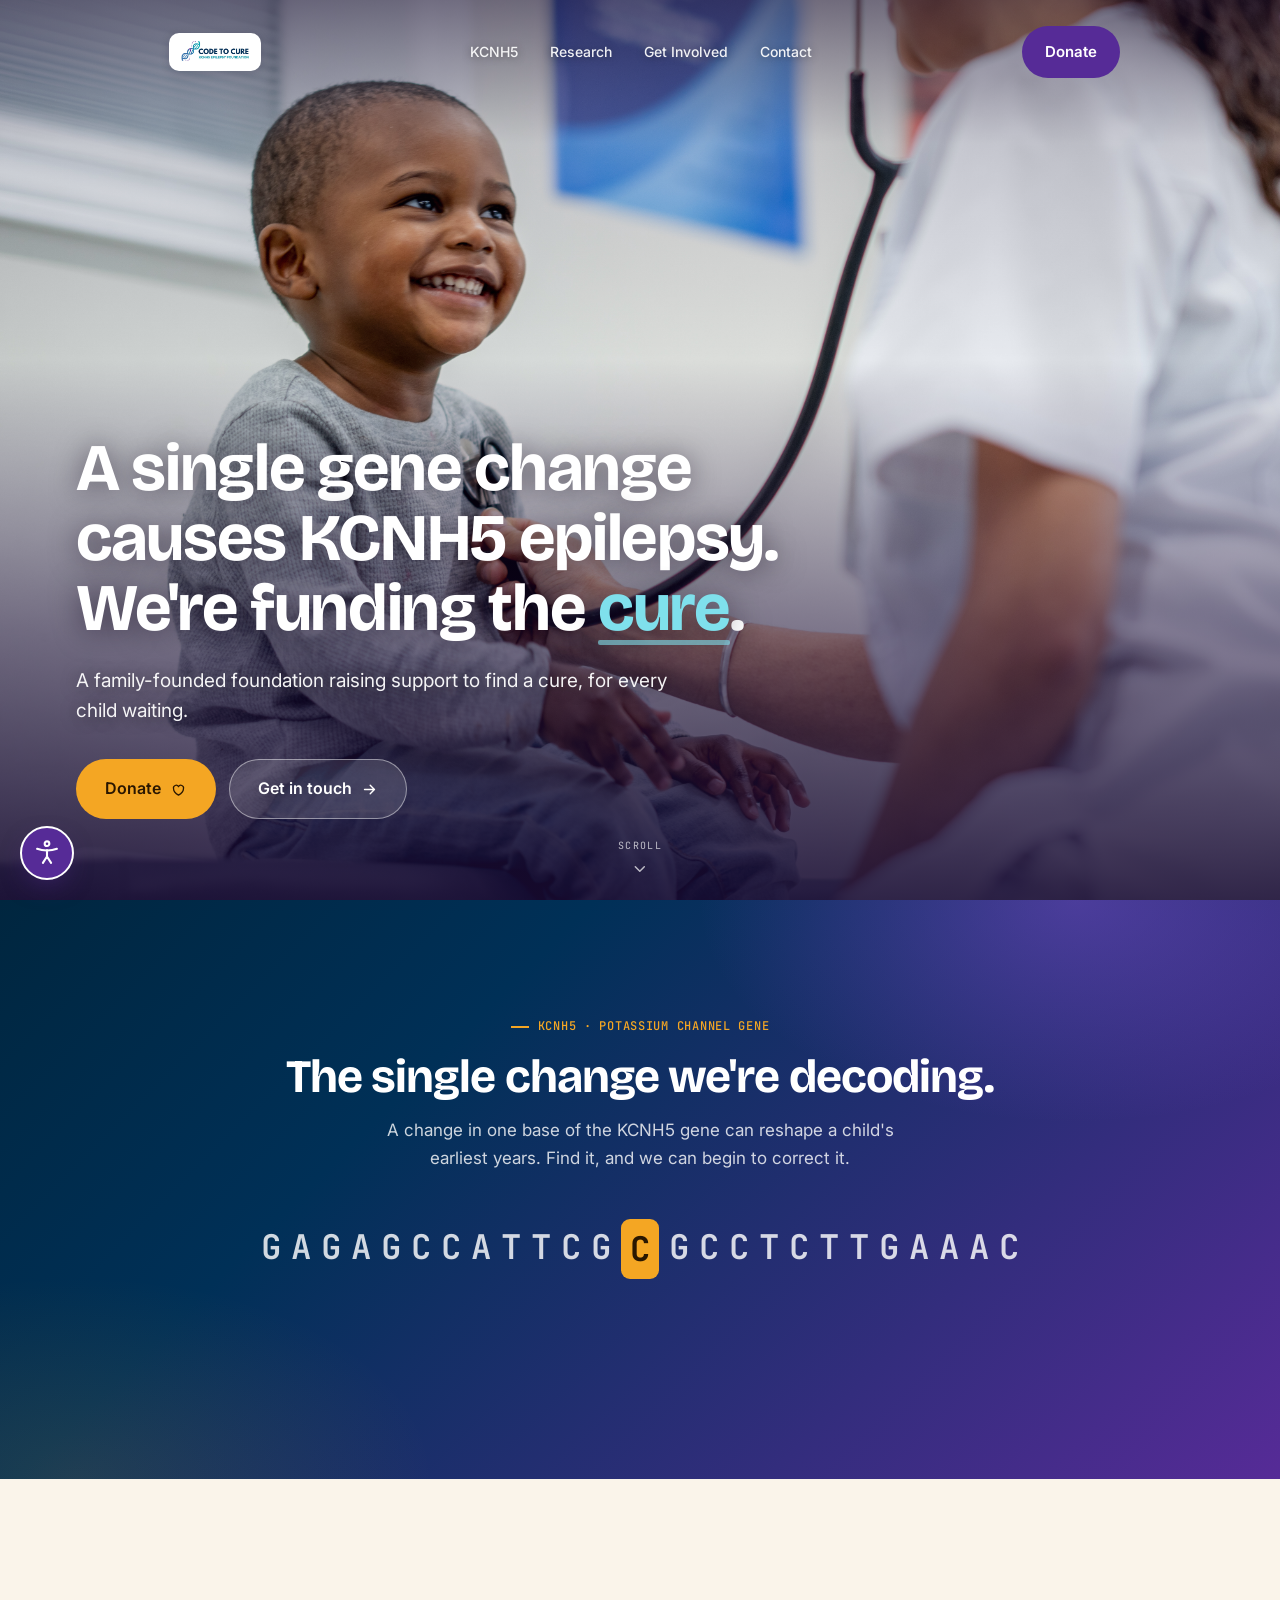
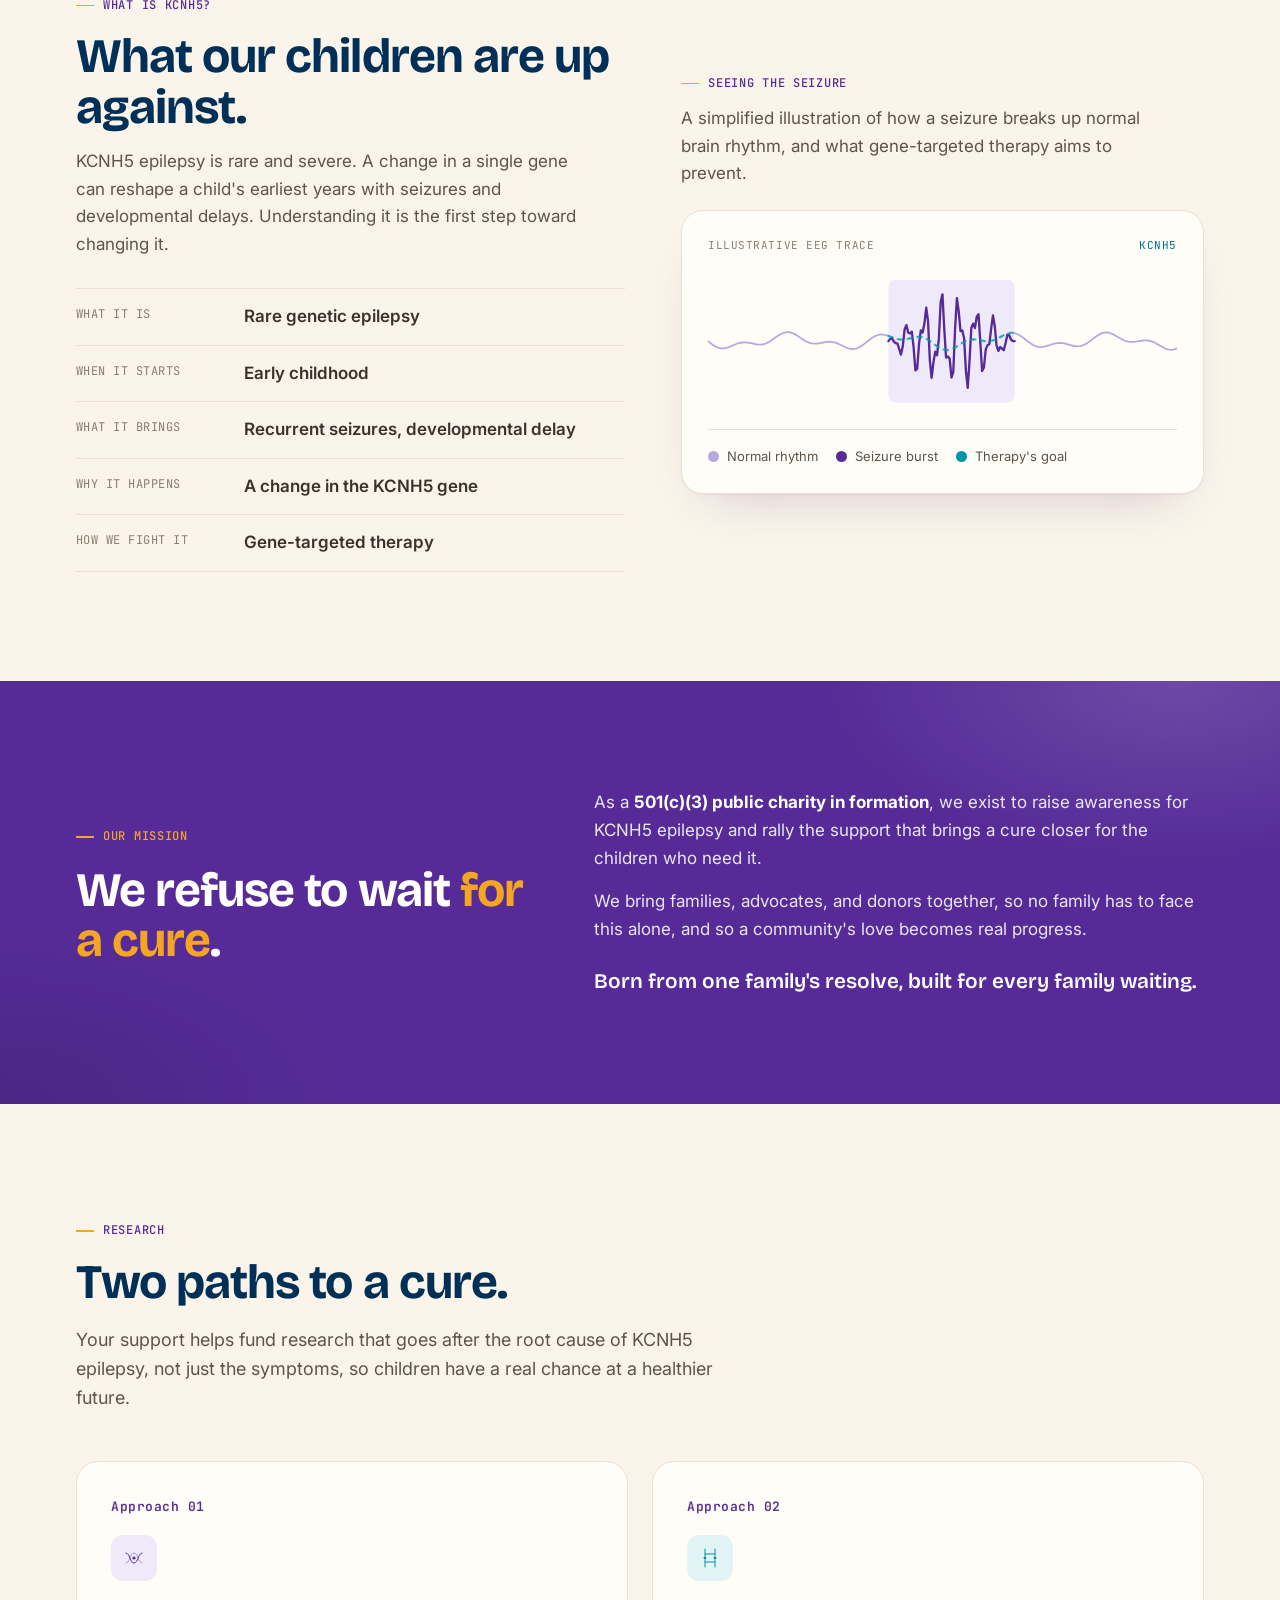
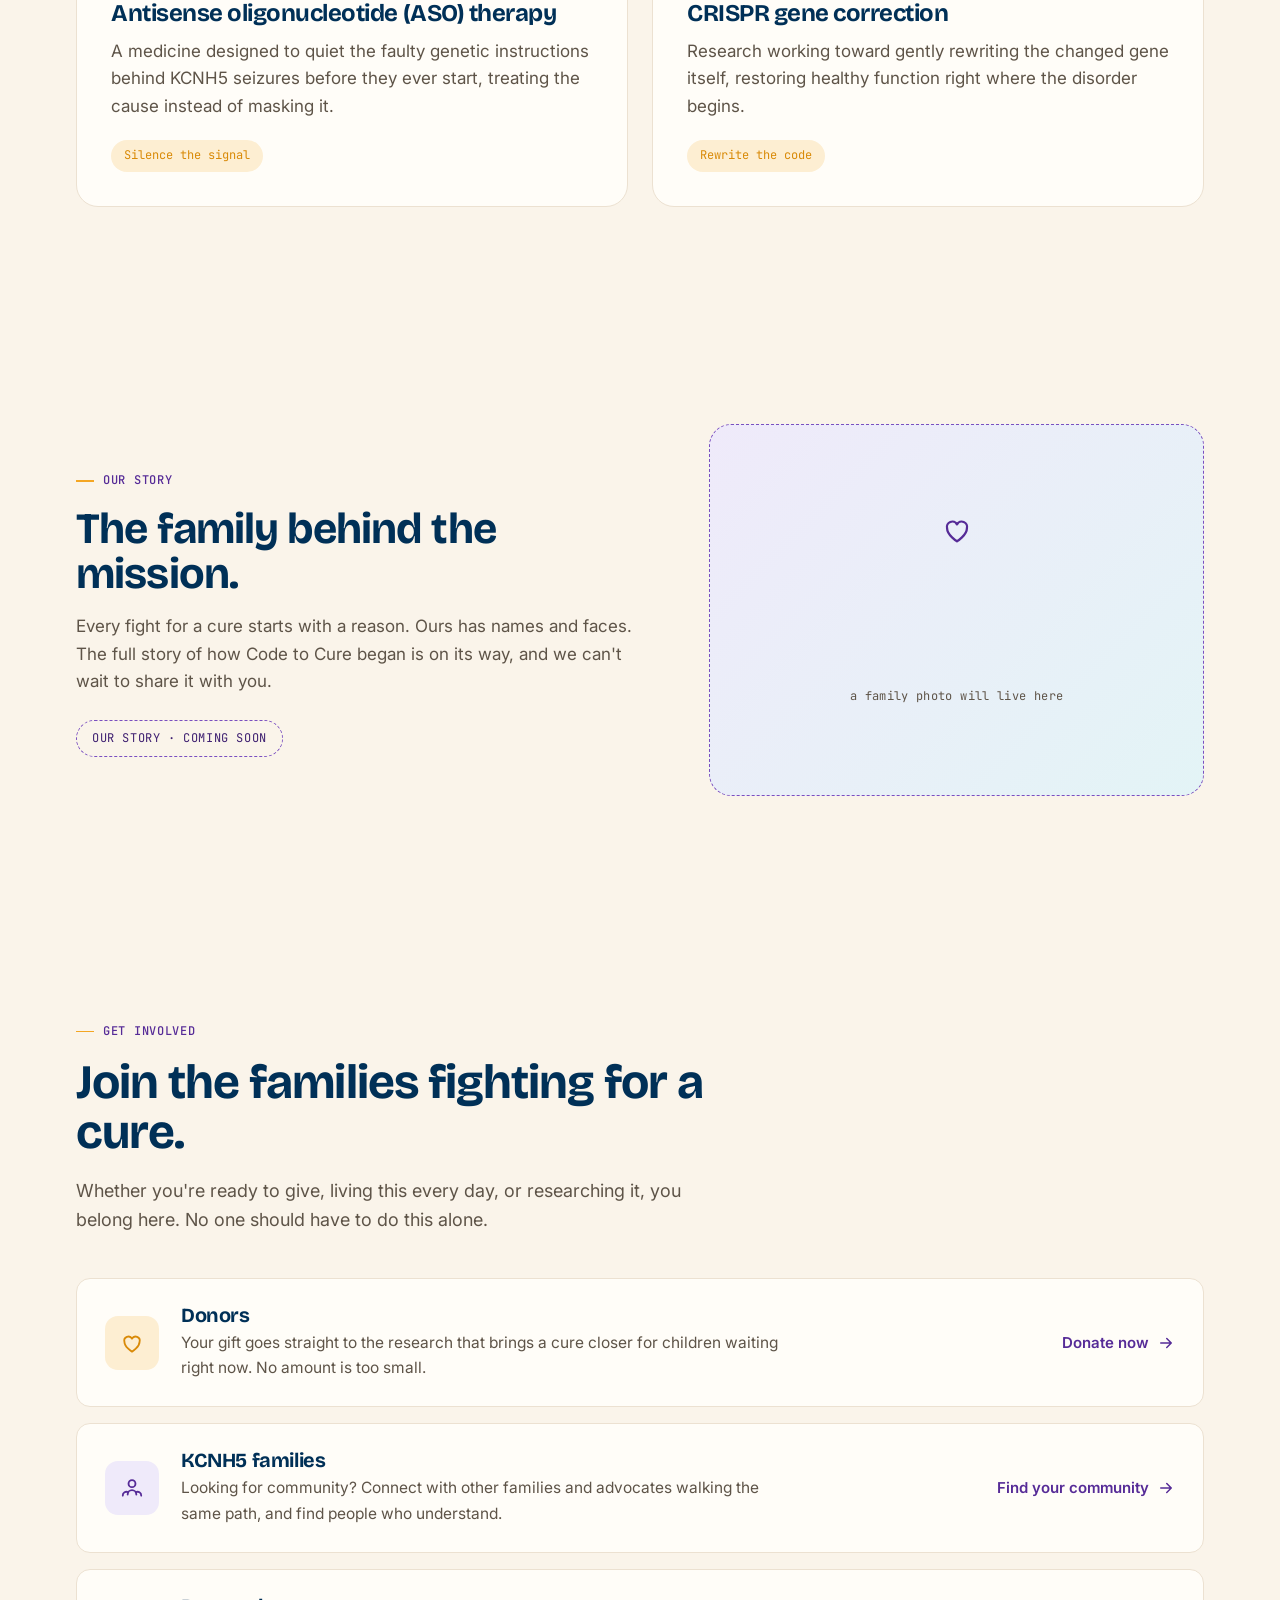
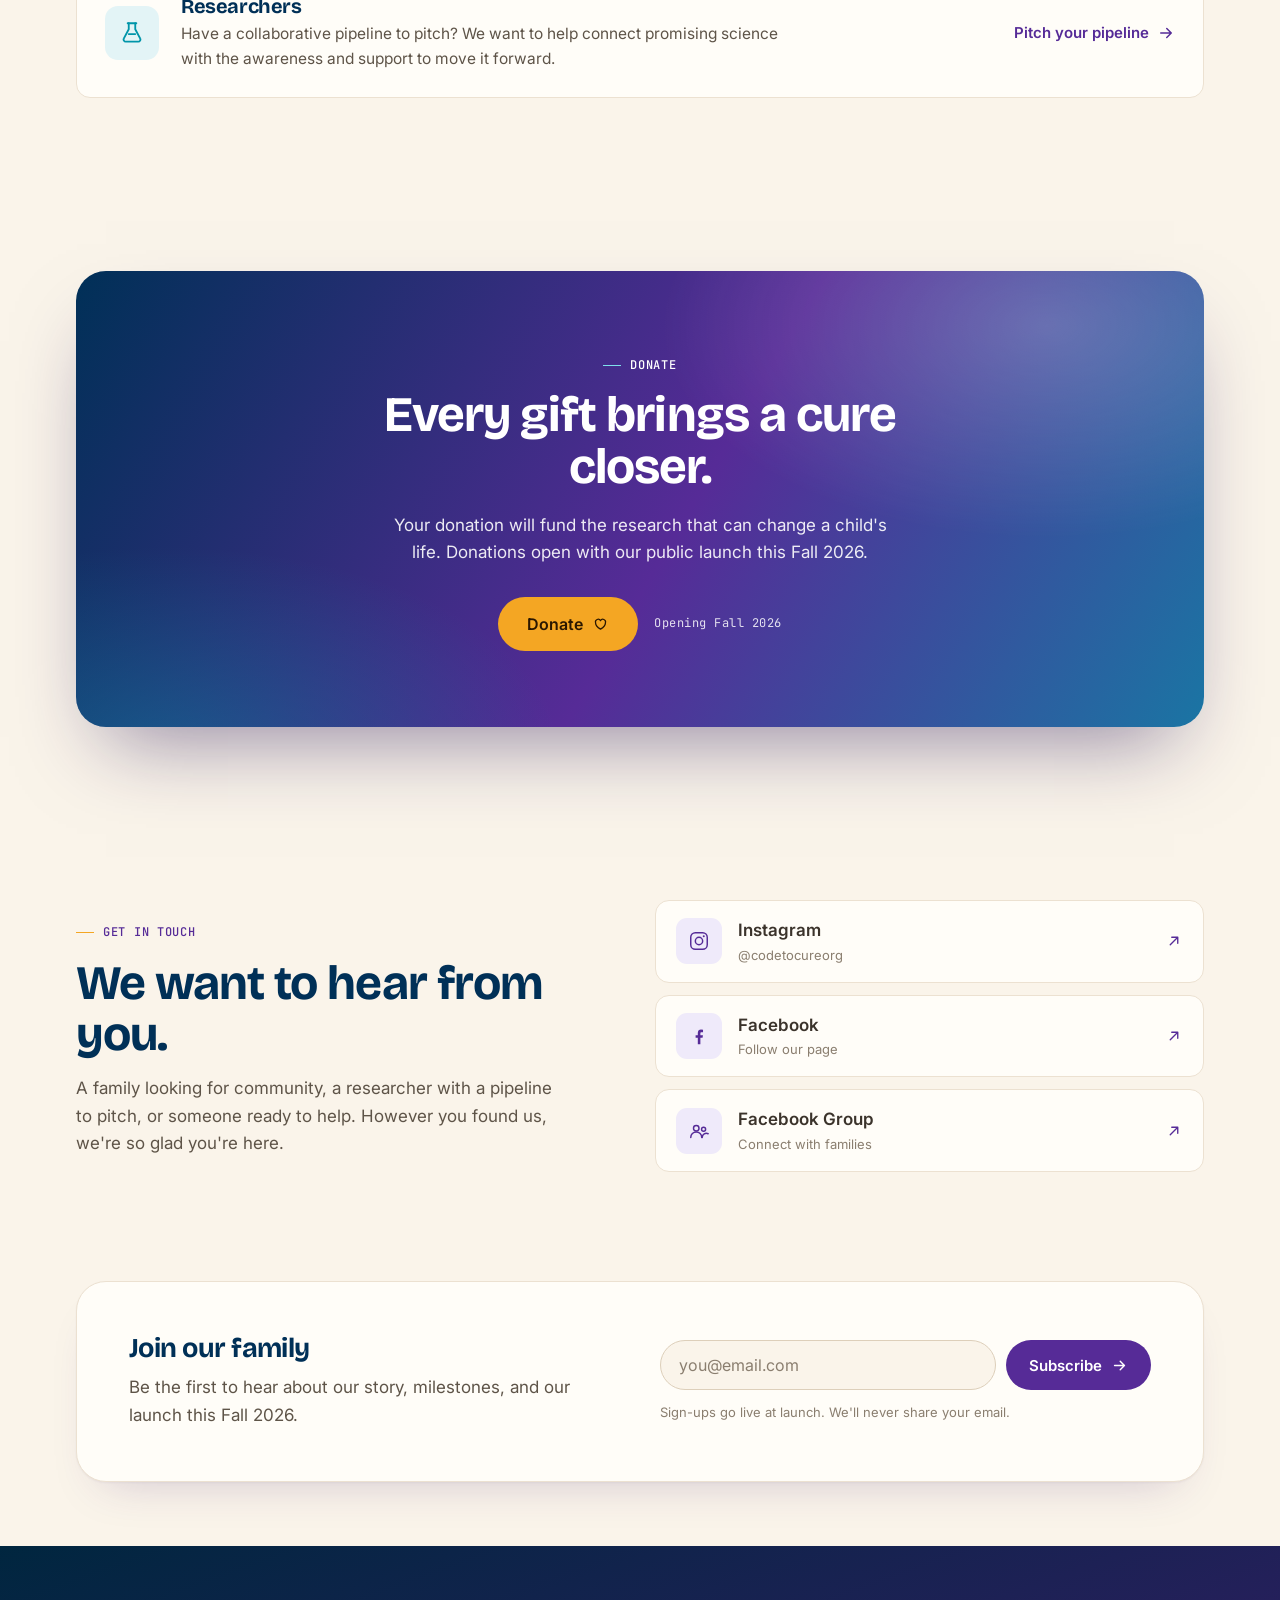
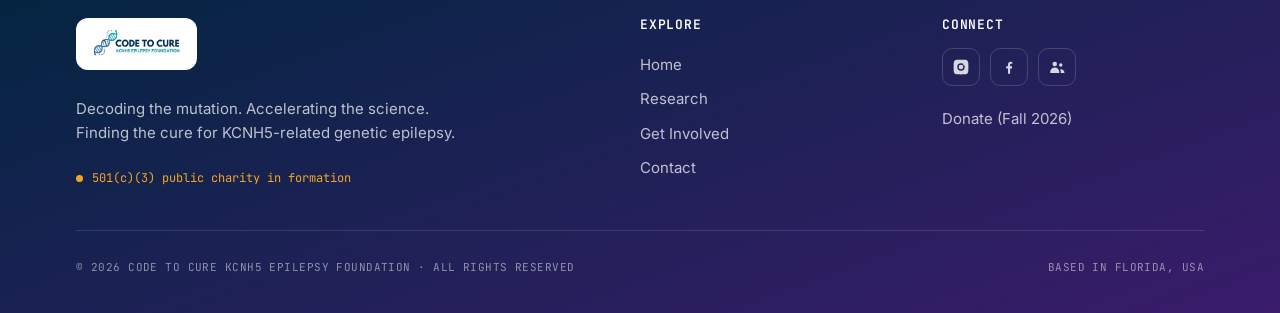
==== commit facb6c0a: "Add files via upload" ====
--- a/index.html
+++ b/index.html
@@ -360,7 +360,7 @@
   }
 
   /* ---------- accessibility widget ---------- */
-  .a11y-fab { position: fixed; left: 20px; bottom: 20px; z-index: 300; width: 54px; height: 54px; border-radius: 50%; background: var(--purple); color: #fff; border: 2px solid #fff; box-shadow: 0 10px 26px -8px rgba(90,38,130,.55); cursor: pointer; display: grid; place-items: center; transition: transform .3s var(--ease); }
+  .a11y-fab { position: fixed; left: 20px; bottom: 20px; z-index: 300; width: 54px; height: 54px; border-radius: 50%; background: var(--purple); color: #fff; border: 2px solid #fff; box-shadow: 0 10px 26px -8px rgba(86,43,151,.5); cursor: pointer; display: grid; place-items: center; transition: transform .3s var(--ease); }
   .a11y-fab:hover { transform: scale(1.06); }
   .a11y-fab svg { width: 28px; height: 28px; fill: none; stroke: #fff; stroke-width: 1.8; stroke-linecap: round; stroke-linejoin: round; }
   .a11y-panel { position: fixed; left: 20px; bottom: 86px; z-index: 301; width: min(346px, calc(100vw - 40px)); max-height: min(78vh, 660px); overflow-y: auto; background: var(--surface); border: 1px solid var(--line); border-radius: var(--r-lg); box-shadow: var(--shadow-pop); padding: 18px; opacity: 0; transform: translateY(10px) scale(.98); transform-origin: bottom left; pointer-events: none; transition: opacity .3s var(--ease), transform .3s var(--ease); }
@@ -376,9 +376,9 @@
   .a11y-opt[aria-pressed="true"] { background: var(--purple-tint); border-color: var(--purple); color: var(--purple-deep); }
   .a11y-opt .state { font-size: 10px; font-weight: 700; color: var(--muted); letter-spacing: .06em; text-transform: uppercase; }
   .a11y-opt[aria-pressed="true"] .state { color: var(--purple); }
-  .a11y-reset { width: 100%; margin-top: 12px; padding: 13px; border-radius: var(--r-pill); border: none; background: var(--ink); color: #fff; font-family: inherit; font-weight: 600; font-size: 14px; cursor: pointer; display: inline-flex; align-items: center; justify-content: center; gap: 9px; }
+  .a11y-reset { width: 100%; margin-top: 12px; padding: 13px; border-radius: var(--r-pill); border: none; background: var(--navy); color: #fff; font-family: inherit; font-weight: 600; font-size: 14px; cursor: pointer; display: inline-flex; align-items: center; justify-content: center; gap: 9px; }
   .a11y-reset svg { width: 17px; height: 17px; fill: none; stroke: #fff; stroke-width: 1.8; stroke-linecap: round; stroke-linejoin: round; }
-  .a11y-reset:hover { background: #2c2230; }
+  .a11y-reset:hover { background: #00263f; }
   .a11y-note { font-size: 11px; color: var(--muted); text-align: center; margin-top: 11px; line-height: 1.5; }
 
   html.a11y-text1 { zoom: 1.1; }
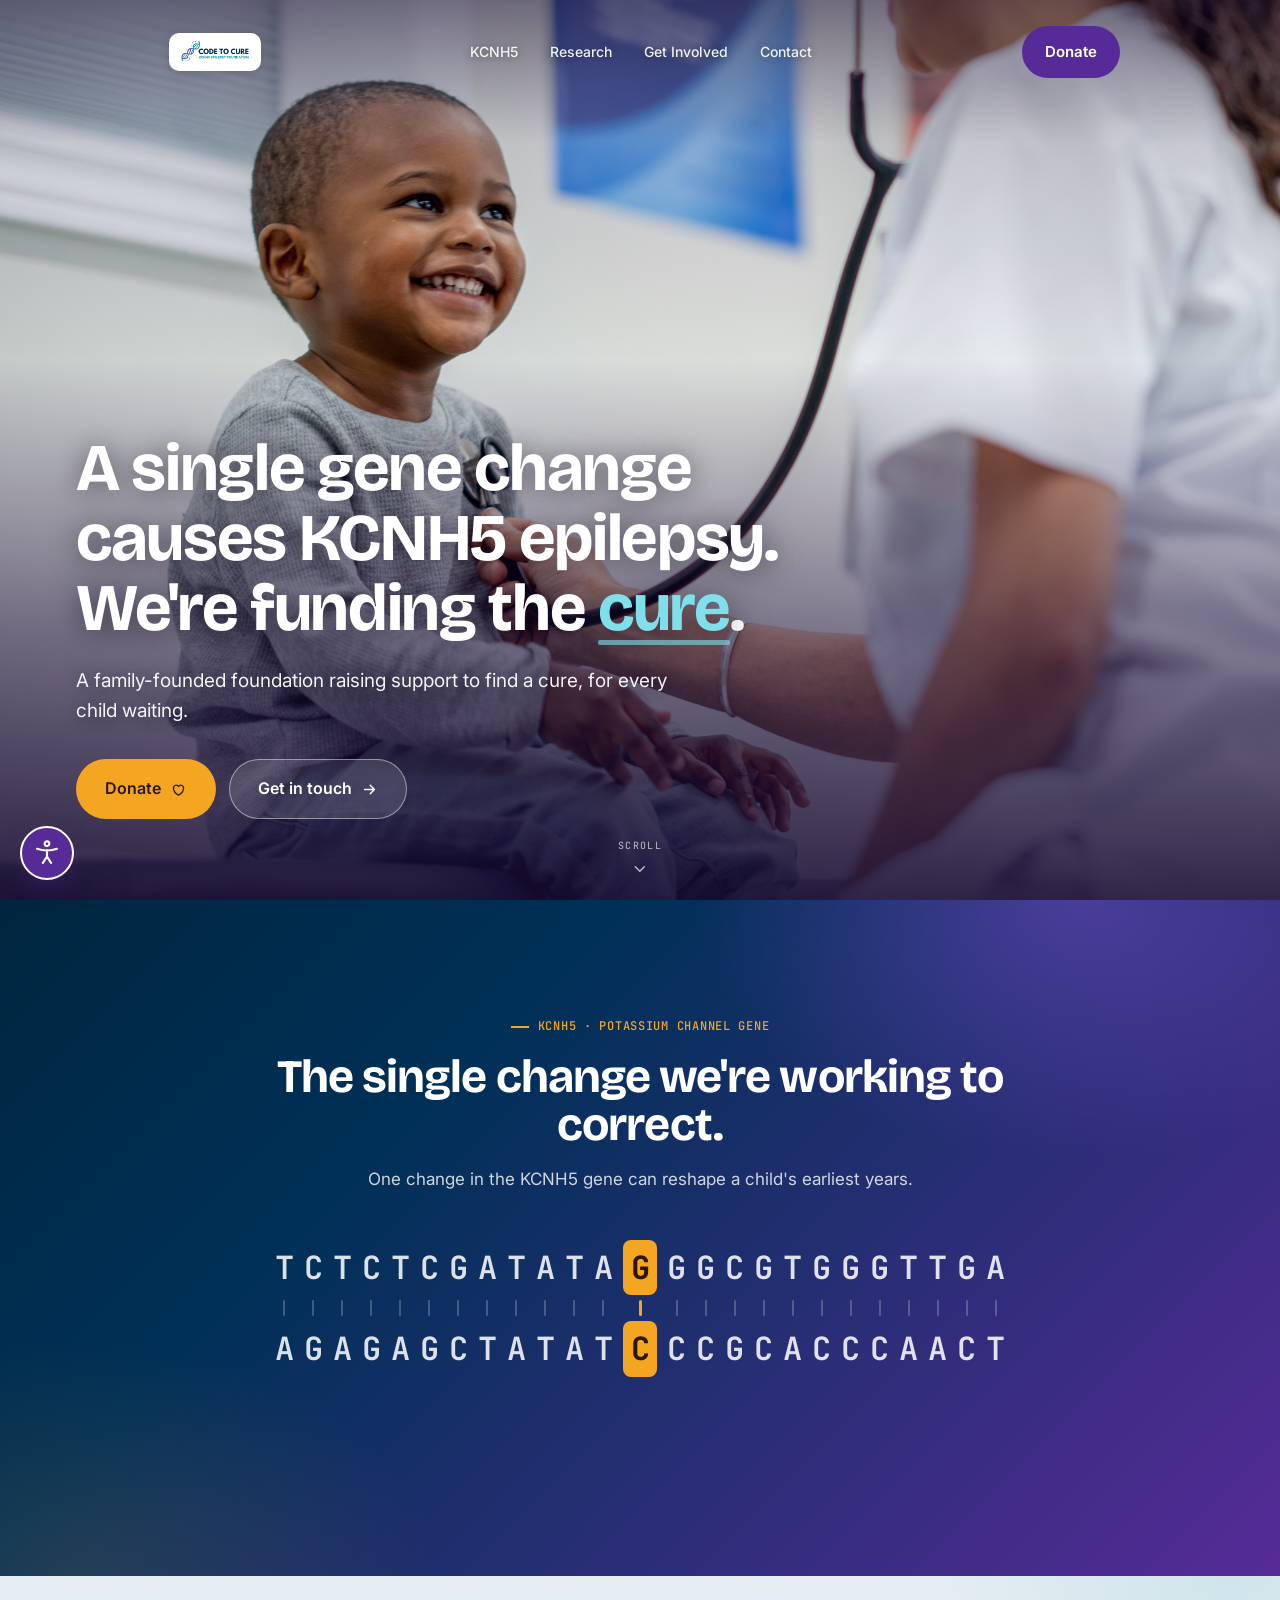
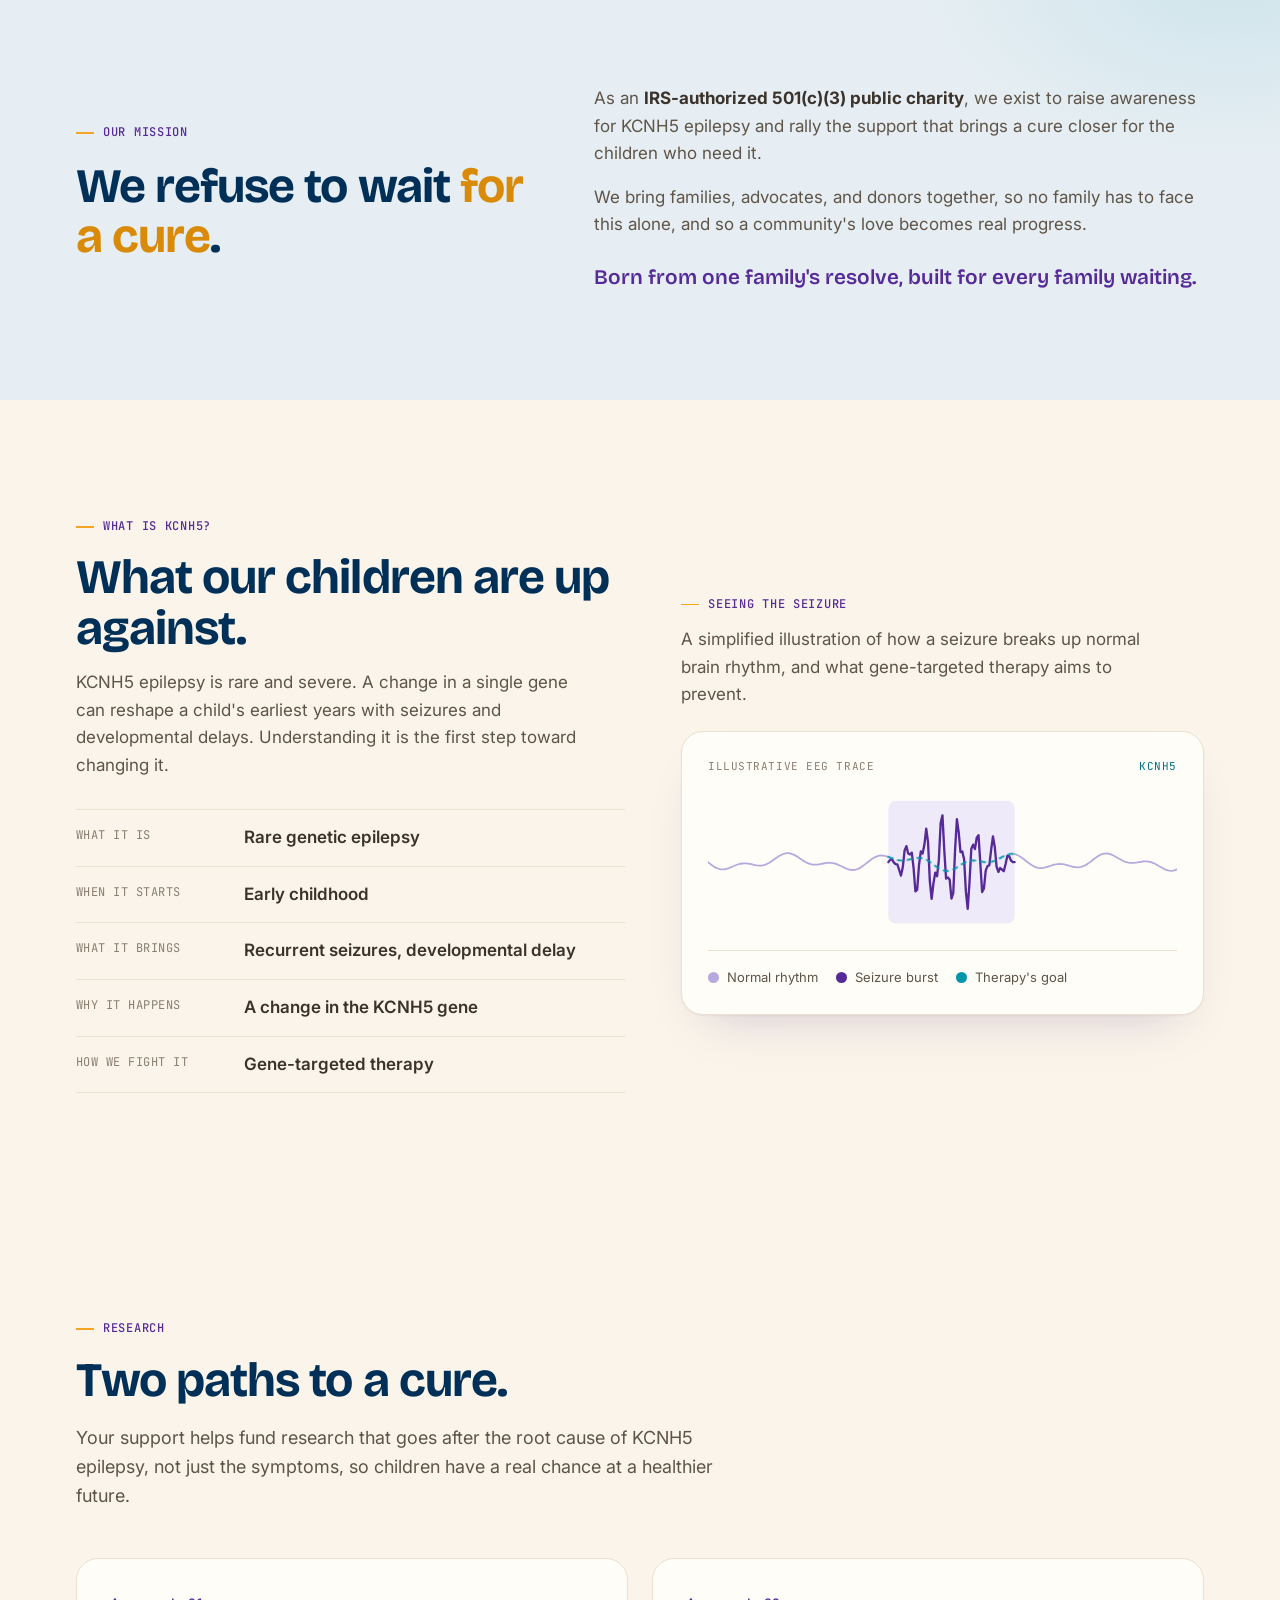
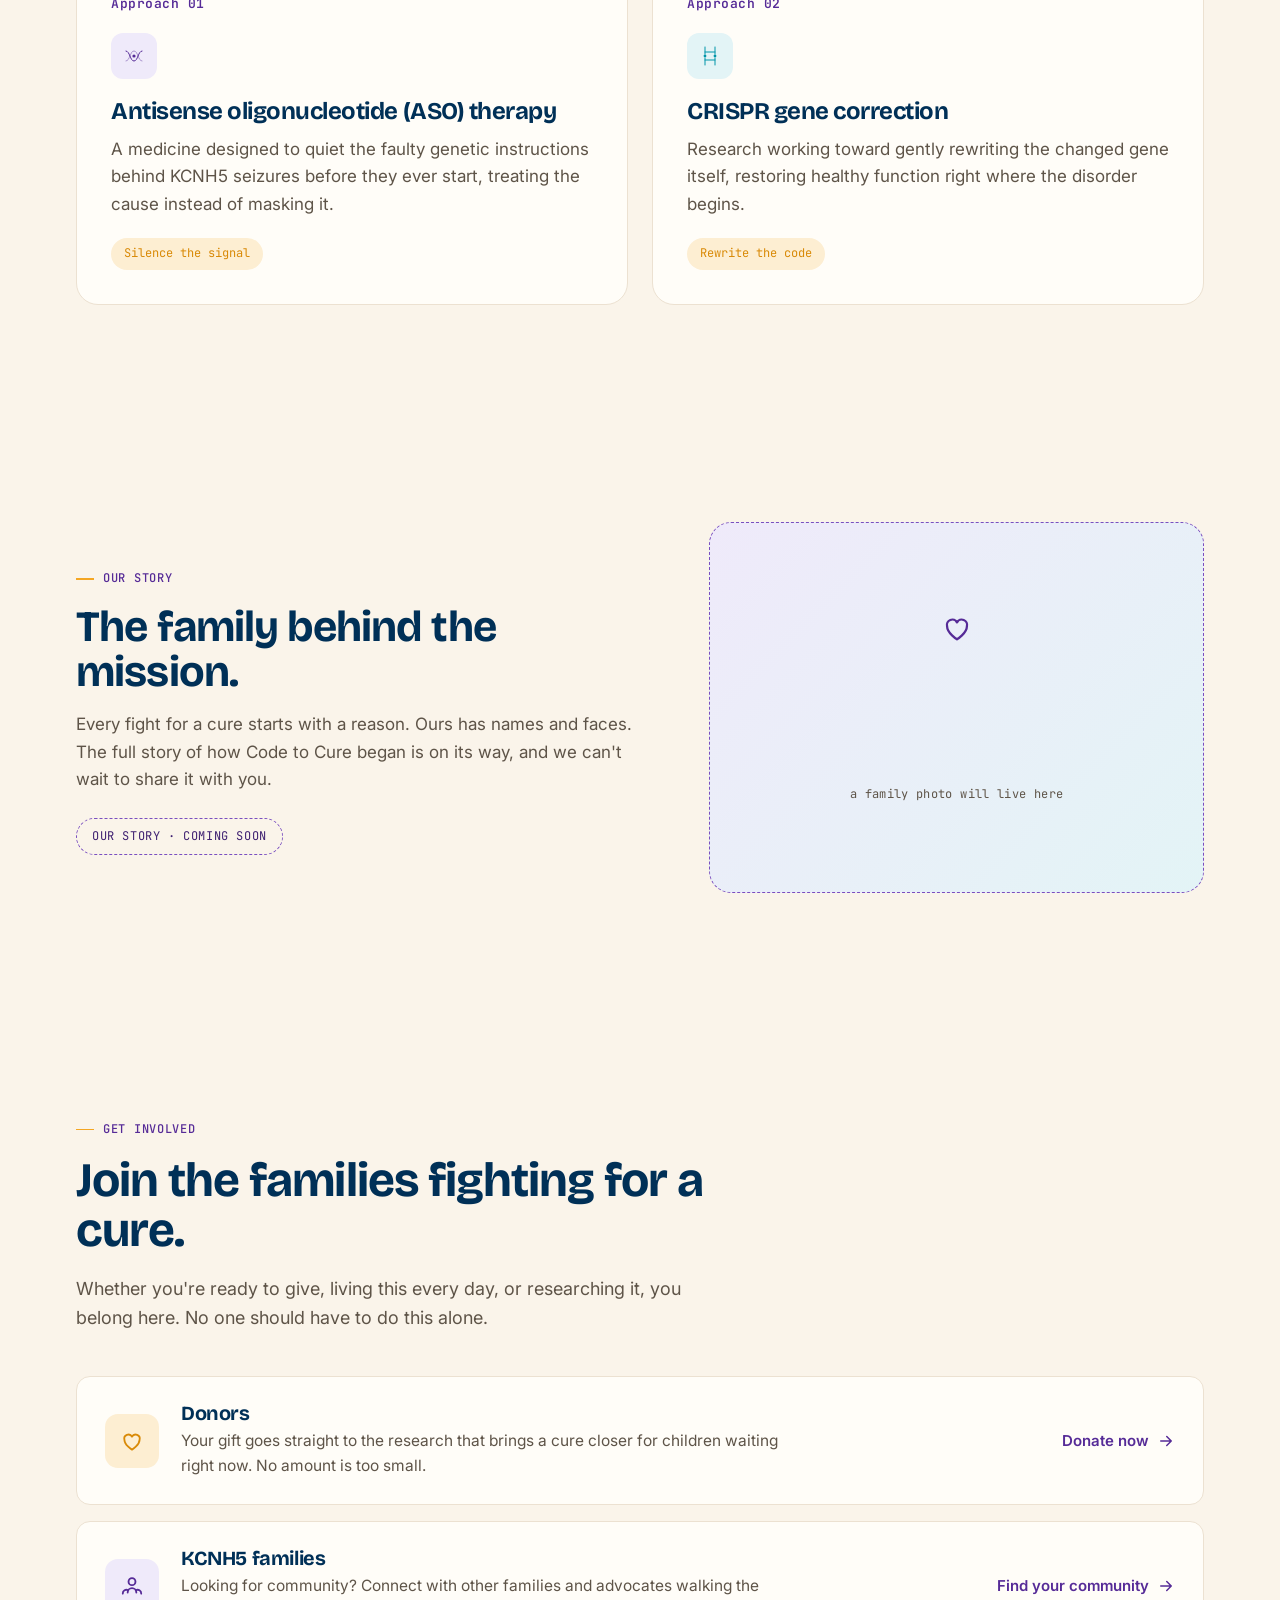
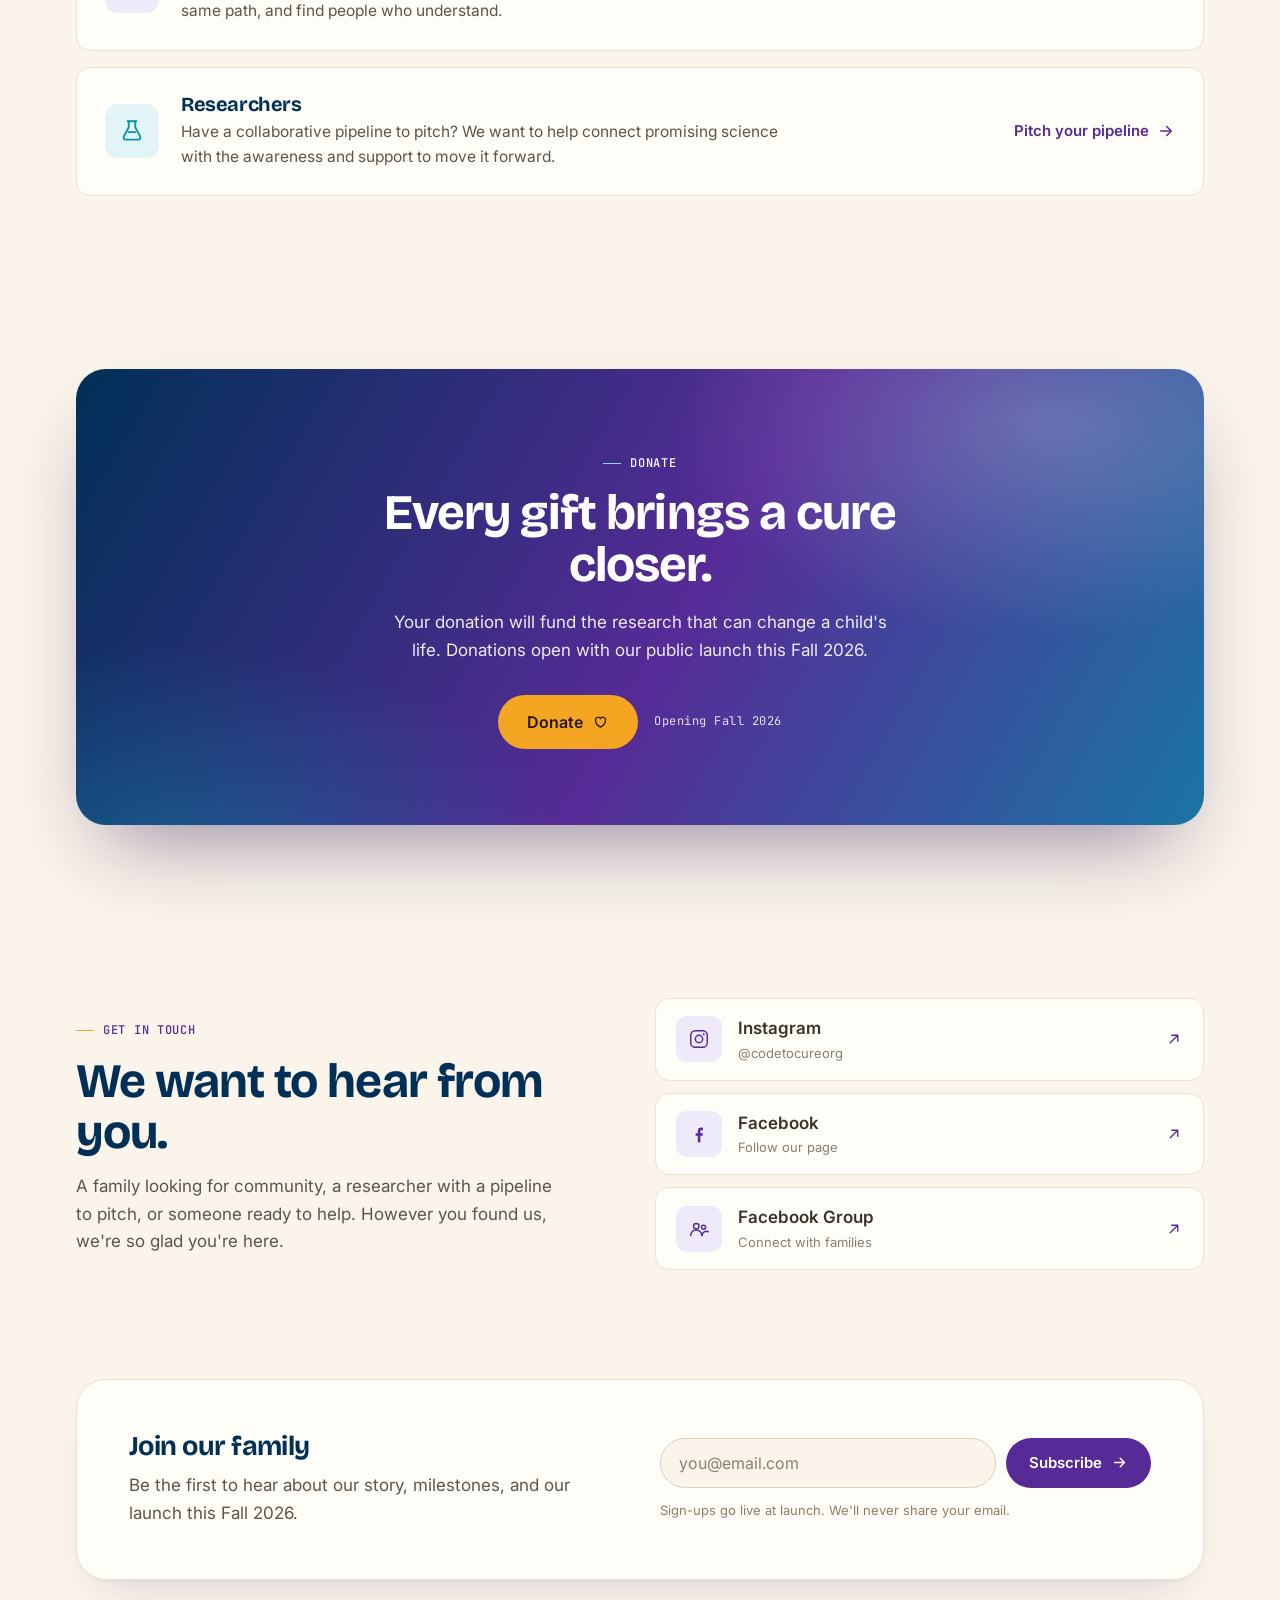
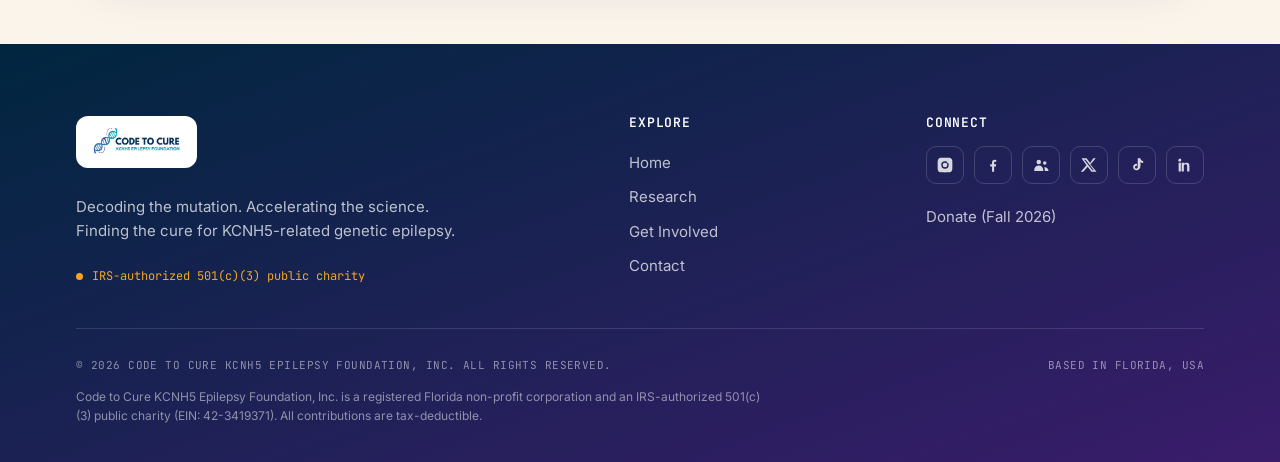
==== commit 64f8b41f: "Add files via upload" ====
--- a/index.html
+++ b/index.html
@@ -180,13 +180,16 @@
   .genome h2 { color: #fff; font-size: clamp(1.9rem, 3.8vw, 2.9rem); margin-top: 16px; }
   .genome-sub { color: rgba(255,255,255,.8); margin: 16px auto 0; max-width: 50ch; }
 
-  .strip { display: flex; justify-content: center; flex-wrap: nowrap; gap: clamp(2px, 1vw, 10px); margin: 46px auto 0; font-family: "JetBrains Mono", monospace; font-weight: 600; font-size: clamp(15px, 3.4vw, 34px); }
-  .strip .b { color: rgba(255,255,255,.38); transition: color .35s var(--ease), opacity .35s var(--ease); opacity: 0; }
-  .strip .b.lit { opacity: 1; color: rgba(255,255,255,.82); }
-  .strip .b.mut { color: #2a1700; background: var(--signal); font-weight: 700; opacity: 1; padding: .08em .26em; border-radius: 9px; position: relative; box-shadow: 0 0 0 0 rgba(244,166,35,.5); }
+  /* gene strip: two straight strands of bases with connecting rungs */
+  .strip { display: grid; grid-auto-flow: column; grid-template-rows: auto auto auto; justify-content: center; align-items: center; gap: 5px clamp(2px, 1vw, 10px); margin: 46px auto 0; font-family: "JetBrains Mono", monospace; font-weight: 600; font-size: clamp(15px, 3.2vw, 32px); }
+  .strip .b { color: rgba(255,255,255,.40); transition: color .4s var(--ease); text-align: center; }
+  .strip .b.lit { color: rgba(255,255,255,.86); }
+  .strip .rung { width: 2px; height: clamp(9px, 1.5vw, 16px); background: rgba(255,255,255,.22); justify-self: center; border-radius: 2px; }
+  .strip .rung.mut { background: var(--signal); width: 3px; }
+  .strip .b.mut { color: #2a1700; background: var(--signal); font-weight: 700; padding: .06em .24em; border-radius: 8px; position: relative; box-shadow: 0 0 0 0 rgba(244,166,35,.5); }
   .strip .b.mut.locked { animation: mutGlow 2.4s var(--ease) .1s infinite; }
   @keyframes mutGlow { 0%,100% { box-shadow: 0 0 0 5px rgba(244,166,35,.28); } 50% { box-shadow: 0 0 0 13px rgba(244,166,35,0); } }
-  @keyframes mutBurst { 0% { transform: scale(1); } 35% { transform: scale(1.35); } 100% { transform: scale(1); } }
+  @keyframes mutBurst { 0% { transform: scale(1); } 35% { transform: scale(1.3); } 100% { transform: scale(1); } }
   .strip .b.mut.burst { animation: mutBurst .6s var(--ease); }
   .callout { display: flex; flex-direction: column; align-items: center; margin-top: 14px; opacity: 0; transform: translateY(10px); transition: opacity .5s var(--ease), transform .5s var(--ease); }
   .callout.show { opacity: 1; transform: none; }
@@ -226,15 +229,15 @@
   #eeg.go path.treat { animation: eegFade .7s var(--ease) 1.7s forwards; }
   @keyframes eegFade { to { opacity: 1; } }
 
-  /* ---------- MISSION (full-bleed band) ---------- */
-  .mission { background: var(--purple); color: #fff; position: relative; overflow: hidden; }
-  .mission::before { content: ""; position: absolute; inset: 0; pointer-events: none; background: radial-gradient(46% 70% at 92% 0%, rgba(255,255,255,.14), transparent 60%), radial-gradient(40% 60% at 0% 100%, rgba(0,0,0,.12), transparent 70%); }
+  /* ---------- MISSION (light band: airy statement, distinct from the dark genome band) ---------- */
+  .mission { background: var(--navy-tint); color: var(--ink); position: relative; overflow: hidden; }
+  .mission::before { content: ""; position: absolute; inset: 0; pointer-events: none; background: radial-gradient(40% 70% at 96% 0%, rgba(0,149,169,.10), transparent 62%); }
   .mission-grid { position: relative; z-index: 2; display: grid; grid-template-columns: 1fr 1.3fr; gap: 48px; align-items: center; }
-  .mission h2 { color: #fff; font-size: clamp(2rem, 4vw, 3rem); }
-  .mission h2 .u { color: var(--signal); }
-  .mission .support { color: rgba(255,255,255,.88); margin-bottom: 16px; }
-  .mission .support strong { color: #fff; }
-  .mission .pull { font-family: "Bricolage Grotesque", sans-serif; font-weight: 600; font-size: 1.3rem; color: #fff; margin-top: 26px; line-height: 1.25; }
+  .mission h2 { color: var(--navy); font-size: clamp(2rem, 4vw, 3rem); }
+  .mission h2 .u { color: var(--signal-deep); }
+  .mission .support { color: var(--ink-2); margin-bottom: 16px; }
+  .mission .support strong { color: var(--ink); }
+  .mission .pull { font-family: "Bricolage Grotesque", sans-serif; font-weight: 600; font-size: 1.3rem; color: var(--purple); margin-top: 26px; line-height: 1.25; }
 
   /* ---------- RESEARCH ---------- */
   .paths { display: grid; grid-template-columns: 1fr 1fr; gap: 24px; margin-top: 48px; }
@@ -320,7 +323,9 @@
   .socials a { width: 38px; height: 38px; border-radius: 10px; border: 1px solid rgba(255,255,255,.16); display: grid; place-items: center; }
   .socials a svg { width: 18px; height: 18px; fill: rgba(255,255,255,.82); }
   .socials a:hover { border-color: var(--signal); }
-  .foot-bottom { display: flex; justify-content: space-between; flex-wrap: wrap; gap: 12px; padding-top: 28px; font-family: "JetBrains Mono", monospace; font-size: 11px; letter-spacing: .04em; color: rgba(255,255,255,.5); text-transform: uppercase; }
+  .foot-bottom { display: flex; flex-direction: column; gap: 12px; padding-top: 28px; }
+  .foot-bottom-row { display: flex; justify-content: space-between; flex-wrap: wrap; gap: 12px; font-family: "JetBrains Mono", monospace; font-size: 11px; letter-spacing: .04em; color: rgba(255,255,255,.5); text-transform: uppercase; }
+  .foot-legal { font-size: 12px; line-height: 1.6; color: rgba(255,255,255,.5); max-width: 86ch; }
 
   /* ---------- reveal ---------- */
   .reveal { opacity: 0; transform: translateY(24px); transition: opacity .7s var(--ease), transform .7s var(--ease); transition-delay: var(--rd, 0ms); }
@@ -461,12 +466,30 @@
   <div class="shell">
     <div class="genome-inner">
       <span class="eyebrow on-dark center">KCNH5 · potassium channel gene</span>
-      <h2>The single change we're decoding.</h2>
-      <p class="genome-sub">A change in one base of the KCNH5 gene can reshape a child's earliest years. Find it, and we can begin to correct it.</p>
-      <div class="strip mono" id="strip" role="img" aria-label="An illustrative KCNH5 DNA sequence with a single highlighted variant base at its center"></div>
+      <h2>The single change we're working to correct.</h2>
+      <p class="genome-sub">One change in the KCNH5 gene can reshape a child's earliest years.</p>
+      <div class="strip" id="strip"></div>
       <div class="callout" id="callout">
         <span class="cline" aria-hidden="true"></span>
-        <span class="clabel"><b>c.1019&nbsp;G→A</b> · the KCNH5 variant</span>
+        <span class="clabel">the mutation behind <b>KCNH5</b> epilepsy</span>
+      </div>
+    </div>
+  </div>
+</section>
+
+<!-- MISSION (light band, distinct from the dark genome band above) -->
+<section class="section mission">
+  <div class="shell">
+    <span class="anchor" id="mission"></span>
+    <div class="mission-grid reveal">
+      <div>
+        <span class="eyebrow">Our Mission</span>
+        <h2 style="margin-top:18px;">We refuse to wait <span class="u">for a cure</span>.</h2>
+      </div>
+      <div>
+        <p class="support">As an <strong>IRS-authorized 501(c)(3) public charity</strong>, we exist to raise awareness for KCNH5 epilepsy and rally the support that brings a cure closer for the children who need it.</p>
+        <p class="support">We bring families, advocates, and donors together, so no family has to face this alone, and so a community's love becomes real progress.</p>
+        <p class="pull">Born from one family's resolve, built for every family waiting.</p>
       </div>
     </div>
   </div>
@@ -506,24 +529,6 @@
   </div>
 </section>
 
-<!-- MISSION (full-bleed band) -->
-<section class="section mission">
-  <div class="shell">
-    <span class="anchor" id="mission"></span>
-    <div class="mission-grid reveal">
-      <div>
-        <span class="eyebrow on-dark">Our Mission</span>
-        <h2 style="margin-top:18px;">We refuse to wait <span class="u">for a cure</span>.</h2>
-      </div>
-      <div>
-        <p class="support">As a <strong>501(c)(3) public charity in formation</strong>, we exist to raise awareness for KCNH5 epilepsy and rally the support that brings a cure closer for the children who need it.</p>
-        <p class="support">We bring families, advocates, and donors together, so no family has to face this alone, and so a community's love becomes real progress.</p>
-        <p class="pull">Born from one family's resolve, built for every family waiting.</p>
-      </div>
-    </div>
-  </div>
-</section>
-
 <!-- RESEARCH -->
 <section class="section">
   <div class="shell">
@@ -692,7 +697,7 @@
       <div>
         <a class="foot-brand" href="#top" aria-label="Code to Cure home"><img class="foot-logo" src="assets/logo.jpg" alt="Code to Cure, KCNH5 Epilepsy Foundation" /></a>
         <p class="foot-tag">Decoding the mutation. Accelerating the science. Finding the cure for KCNH5-related genetic epilepsy.</p>
-        <span class="foot-status"><span class="dot"></span> 501(c)(3) public charity in formation</span>
+        <span class="foot-status"><span class="dot"></span> IRS-authorized 501(c)(3) public charity</span>
       </div>
       <div class="foot-col">
         <h4>Explore</h4>
@@ -707,13 +712,19 @@
           <a href="https://www.instagram.com/codetocureorg" target="_blank" rel="noopener" aria-label="Instagram"><svg viewBox="0 0 24 24"><path d="M12 2.2c3.2 0 3.6 0 4.85.07 1.17.05 1.8.25 2.23.41.56.22.96.48 1.38.9.42.42.68.82.9 1.38.16.42.36 1.06.41 2.23.06 1.27.07 1.65.07 4.85s0 3.58-.07 4.85c-.05 1.17-.25 1.8-.41 2.23-.22.56-.48.96-.9 1.38-.42.42-.82.68-1.38.9-.42.16-1.06.36-2.23.41-1.27.06-1.65.07-4.85.07s-3.58 0-4.85-.07c-1.17-.05-1.8-.25-2.23-.41a3.7 3.7 0 0 1-1.38-.9 3.7 3.7 0 0 1-.9-1.38c-.16-.42-.36-1.06-.41-2.23C2.2 15.58 2.2 15.2 2.2 12s0-3.58.07-4.85c.05-1.17.25-1.8.41-2.23.22-.56.48-.96.9-1.38.42-.42.82-.68 1.38-.9.42-.16 1.06-.36 2.23-.41C8.42 2.2 8.8 2.2 12 2.2Zm0 4.86A4.94 4.94 0 1 0 12 16.94 4.94 4.94 0 0 0 12 7.06Zm0 1.8a3.14 3.14 0 1 1 0 6.28 3.14 3.14 0 0 1 0-6.28Zm5.13-.33a1.15 1.15 0 1 1-2.3 0 1.15 1.15 0 0 1 2.3 0Z"/></svg></a>
           <a href="https://www.facebook.com/people/Code-to-Cure/61590799396182/" target="_blank" rel="noopener" aria-label="Facebook"><svg viewBox="0 0 24 24"><path d="M13.5 21v-7h2.4l.4-2.9h-2.8V9.2c0-.84.26-1.42 1.47-1.42h1.43V5.18A20 20 0 0 0 14.2 5c-2.07 0-3.5 1.27-3.5 3.6v2.5H8.3V14h2.4v7h2.8Z"/></svg></a>
           <a href="https://www.facebook.com/groups/250204047029924" target="_blank" rel="noopener" aria-label="Facebook Group"><svg viewBox="0 0 24 24"><path d="M9 11a3 3 0 1 0 0-6 3 3 0 0 0 0 6Zm8 .5a2.3 2.3 0 1 0 0-4.6 2.3 2.3 0 0 0 0 4.6ZM3 18.5a6 6 0 0 1 12 0V20H3v-1.5Zm13.2-3.2A4.5 4.5 0 0 1 22 19.5V20h-5v-1.5c0-1.2-.32-2.33-.8-3.2Z"/></svg></a>
+          <a href="https://x.com/codetocureorg" target="_blank" rel="noopener" aria-label="X"><svg viewBox="0 0 24 24"><path d="M17.7 3h3.3l-7.2 8.2L22 21h-6.6l-5.2-6.8L4.3 21H1l7.7-8.8L2 3h6.8l4.7 6.2L17.7 3Zm-1.16 16h1.83L7.5 4.9H5.55L16.54 19Z"/></svg></a>
+          <a href="https://www.tiktok.com/@codetocure" target="_blank" rel="noopener" aria-label="TikTok"><svg viewBox="0 0 24 24"><path d="M16.5 3c.3 2.2 1.55 3.6 3.7 3.74v2.5c-1.25.12-2.34-.28-3.6-1.04v4.96c0 4.3-3.2 6.6-6.3 5.86-3.34-.8-4.44-4.86-2.2-7.2 1-1.05 2.5-1.5 4-1.27v2.6c-.4-.13-.83-.16-1.26-.05-1.1.27-1.7 1.35-1.4 2.42.3 1.1 1.74 1.6 2.74.85.62-.46.82-1.12.82-2.06V3h3.3Z"/></svg></a>
+          <a href="https://www.linkedin.com/company/code-to-cure-org/" target="_blank" rel="noopener" aria-label="LinkedIn"><svg viewBox="0 0 24 24"><path d="M4.98 3.5A2 2 0 1 1 5 7.5a2 2 0 0 1-.02-4ZM3.5 9h3v11.5h-3V9Zm5 0h2.87v1.57h.04c.4-.76 1.38-1.57 2.84-1.57 3.04 0 3.6 2 3.6 4.6v6.9h-3v-6.12c0-1.46-.03-3.34-2.03-3.34-2.03 0-2.34 1.59-2.34 3.23v6.23h-3V9Z"/></svg></a>
         </div>
         <a href="#join">Donate (Fall 2026)</a>
       </div>
     </div>
     <div class="foot-bottom">
-      <span>© 2026 Code to Cure KCNH5 Epilepsy Foundation · All Rights Reserved</span>
-      <span>Based in Florida, USA</span>
+      <div class="foot-bottom-row">
+        <span class="copy">© 2026 Code to Cure KCNH5 Epilepsy Foundation, Inc. All Rights Reserved.</span>
+        <span class="loc">Based in Florida, USA</span>
+      </div>
+      <span class="foot-legal">Code to Cure KCNH5 Epilepsy Foundation, Inc. is a registered Florida non-profit corporation and an IRS-authorized 501(c)(3) public charity (EIN: 42-3419371). All contributions are tax-deductible.</span>
     </div>
   </div>
 </footer>
@@ -770,8 +781,9 @@
     if (reduce) { el.classList.add("in"); } else { io.observe(el); }
   });
 
-  /* ---- signature gene strip with animated variant base ---- */
+  /* ---- signature gene strip: two straight strands with the variant base pair ---- */
   var BASES = ["A", "T", "C", "G"];
+  var COMP = { A: "T", T: "A", C: "G", G: "C" };
   function randBase() { return BASES[Math.floor(Math.random() * 4)]; }
   var strip = document.getElementById("strip");
   var callout = document.getElementById("callout");
@@ -782,51 +794,65 @@
     var count = w < 480 ? 13 : (w < 760 ? 19 : 25);
     if (count % 2 === 0) count++;
     var center = Math.floor(count / 2);
-    var spans = [];
+    var cols = [];
     for (var i = 0; i < count; i++) {
-      var s = document.createElement("span");
-      s.className = "b";
-      if (i === center) { s.classList.add("mut"); s.textContent = randBase(); s.id = "mutBase"; }
-      else { s.textContent = randBase(); }
-      strip.appendChild(s);
-      spans.push(s);
+      var top = document.createElement("span");
+      var rung = document.createElement("span");
+      var bot = document.createElement("span");
+      top.className = "b top"; rung.className = "rung"; bot.className = "b bottom";
+      if (i === center) {
+        var init = randBase();
+        bot.textContent = init; bot.classList.add("mut"); bot.id = "mutBase";
+        top.textContent = COMP[init]; top.classList.add("mut"); top.id = "mutTop";
+        rung.classList.add("mut");
+      } else {
+        var b = randBase();
+        bot.textContent = b;
+        top.textContent = COMP[b];
+      }
+      strip.appendChild(top); strip.appendChild(rung); strip.appendChild(bot);
+      cols.push({ top: top, bot: bot });
     }
-    return { spans: spans, center: center };
+    return { cols: cols, center: center };
+  }
+
+  function litCol(c) {
+    if (c.top && !c.top.classList.contains("mut")) c.top.classList.add("lit");
+    if (c.bot && !c.bot.classList.contains("mut")) c.bot.classList.add("lit");
   }
 
   function animateStrip(data) {
-    var spans = data.spans, center = data.center;
-    if (reduce) {
-      spans.forEach(function (s) { if (!s.classList.contains("mut")) s.classList.add("lit"); });
-      callout.classList.add("show");
-      return;
-    }
+    var cols = data.cols, center = data.center;
+    if (reduce) { cols.forEach(litCol); callout.classList.add("show"); return; }
     var order = [];
     for (var d = 1; d <= center; d++) { order.push(center - d); order.push(center + d); }
-    order.forEach(function (idx, n) {
-      setTimeout(function () { if (spans[idx] && !spans[idx].classList.contains("mut")) spans[idx].classList.add("lit"); }, 200 + n * 55);
+    order.forEach(function (idx, nn) {
+      setTimeout(function () { if (cols[idx]) litCol(cols[idx]); }, 200 + nn * 55);
     });
     var doneAt = 200 + order.length * 55;
-    var mut = document.getElementById("mutBase");
-    var shuffle = setInterval(function () { mut.textContent = randBase(); }, 70);
+    var mb = document.getElementById("mutBase"), mt = document.getElementById("mutTop");
+    var shuffle = setInterval(function () { var r = randBase(); mb.textContent = r; mt.textContent = COMP[r]; }, 70);
     setTimeout(function () {
       clearInterval(shuffle);
-      mut.textContent = "A";
-      mut.classList.add("locked", "burst");
+      mb.textContent = "A"; mt.textContent = "T";
+      mb.classList.add("locked", "burst");
       callout.classList.add("show");
-      setTimeout(function () { mut.classList.remove("burst"); }, 650);
+      setTimeout(function () { mb.classList.remove("burst"); }, 650);
     }, doneAt + 300);
   }
 
   if (strip) {
     var data = buildStrip();
     var played = false;
+    function play() { if (played) return; played = true; animateStrip(data); }
     var sio = new IntersectionObserver(function (entries) {
-      entries.forEach(function (e) {
-        if (e.isIntersecting && !played) { played = true; animateStrip(data); sio.disconnect(); }
-      });
-    }, { threshold: 0.4 });
+      entries.forEach(function (e) { if (e.isIntersecting) play(); });
+    }, { threshold: 0.25, rootMargin: "0px 0px -5% 0px" });
     sio.observe(strip);
+    setTimeout(function () {
+      var r = strip.getBoundingClientRect();
+      if (!played && r.top < (window.innerHeight || 800) * 1.5) play();
+    }, 2500);
     var rt;
     window.addEventListener("resize", function () {
       if (played) return;
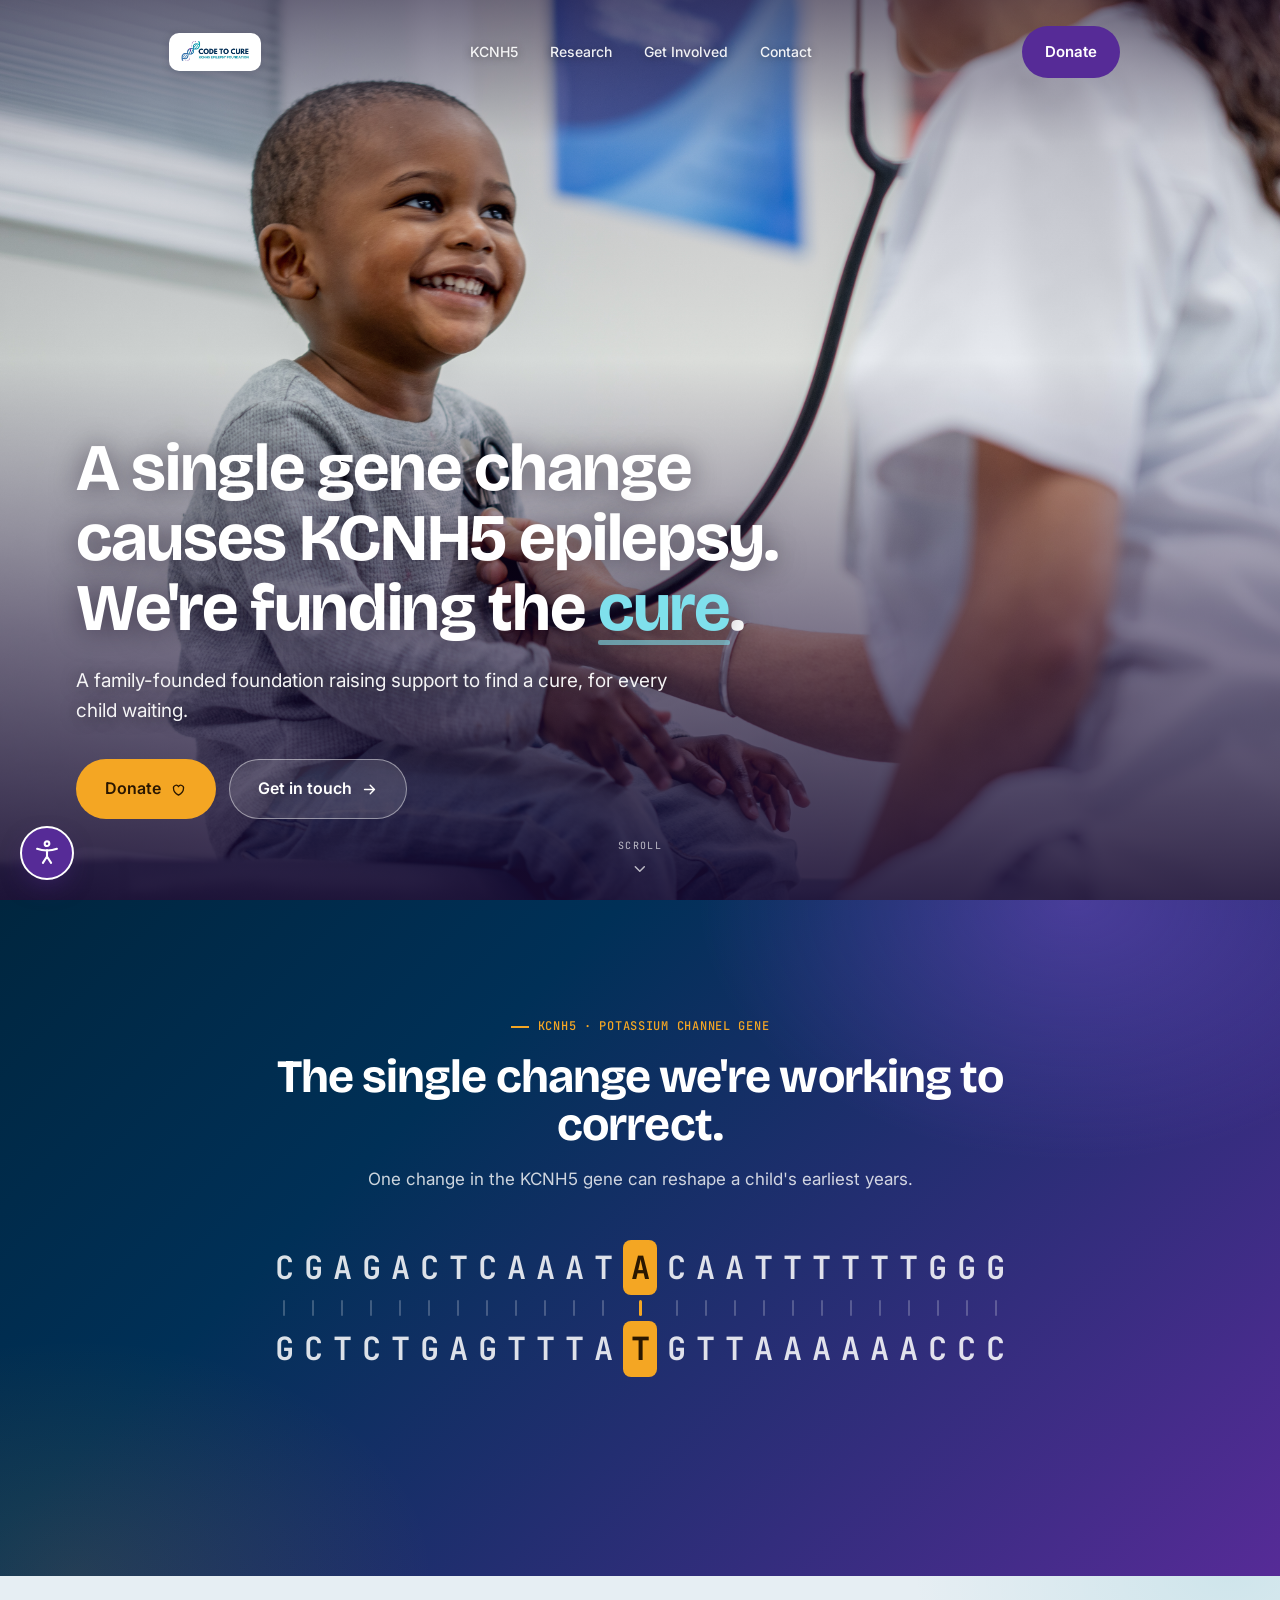
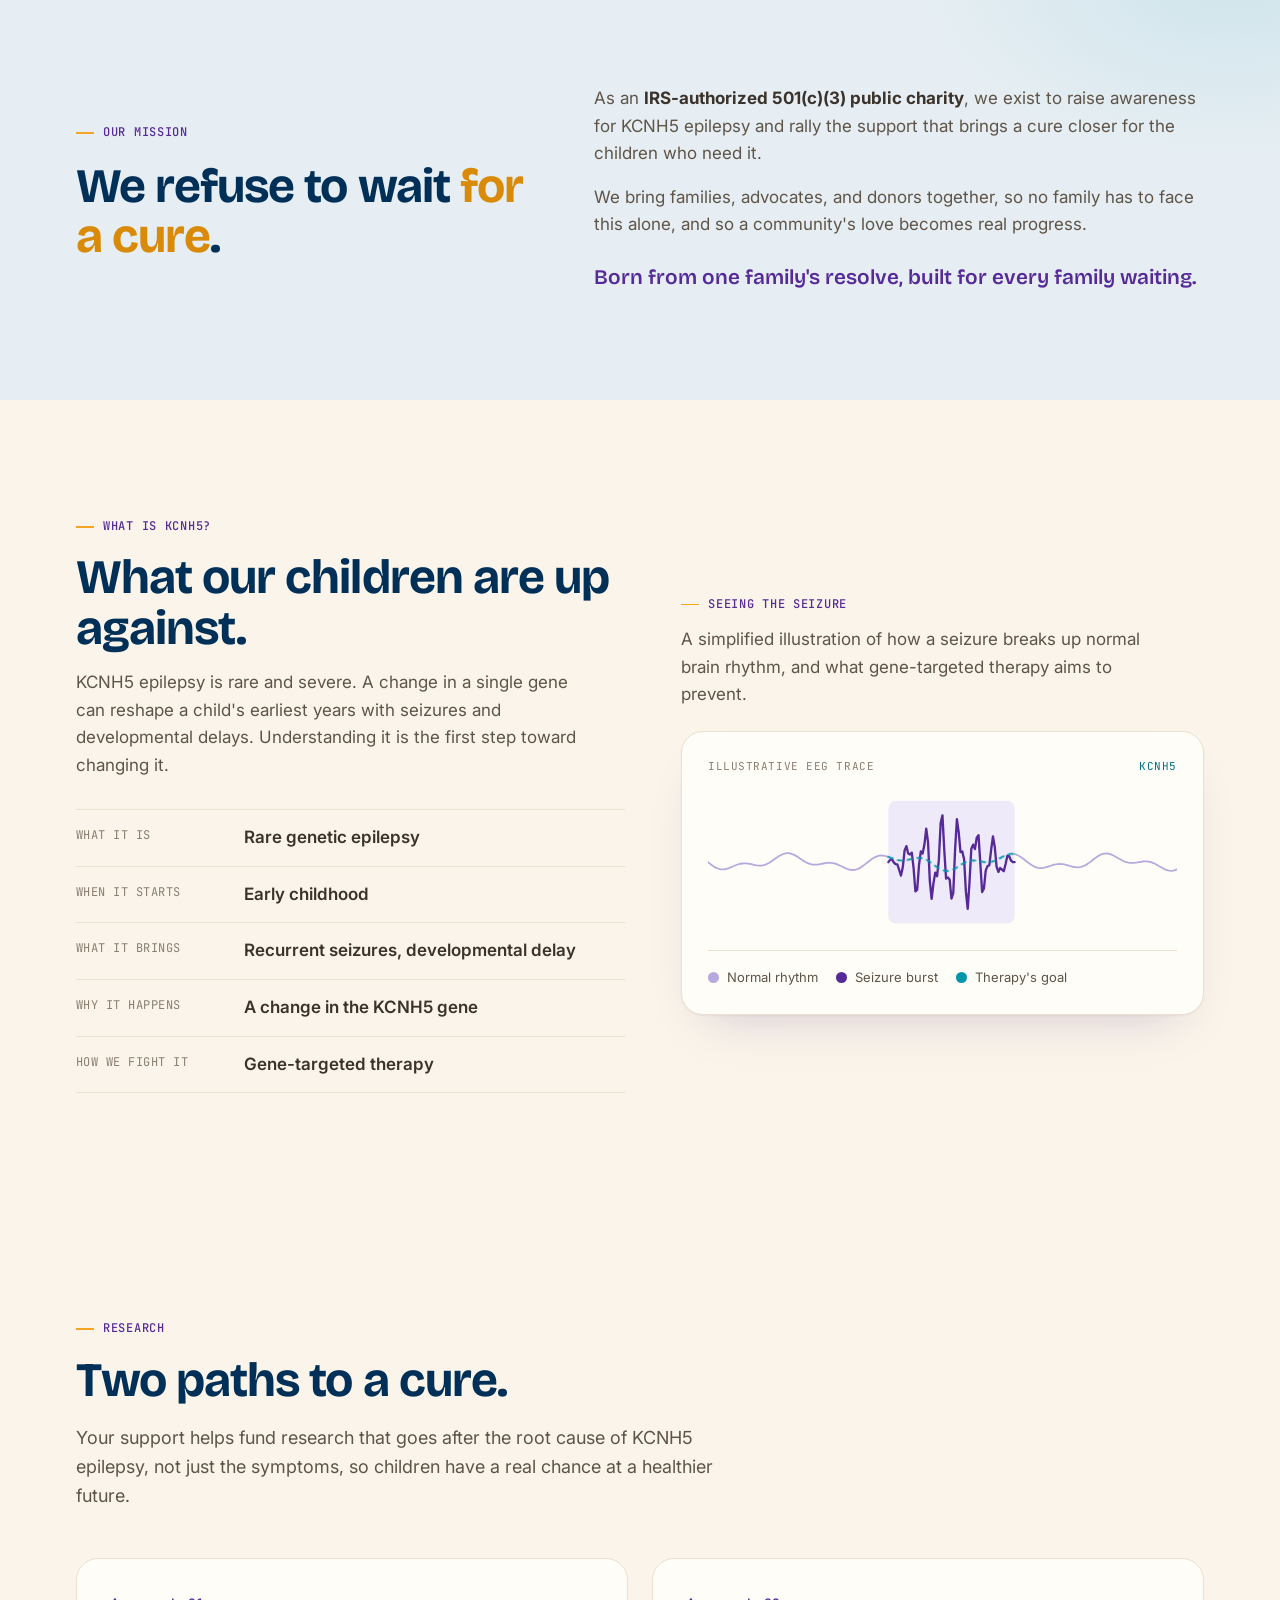
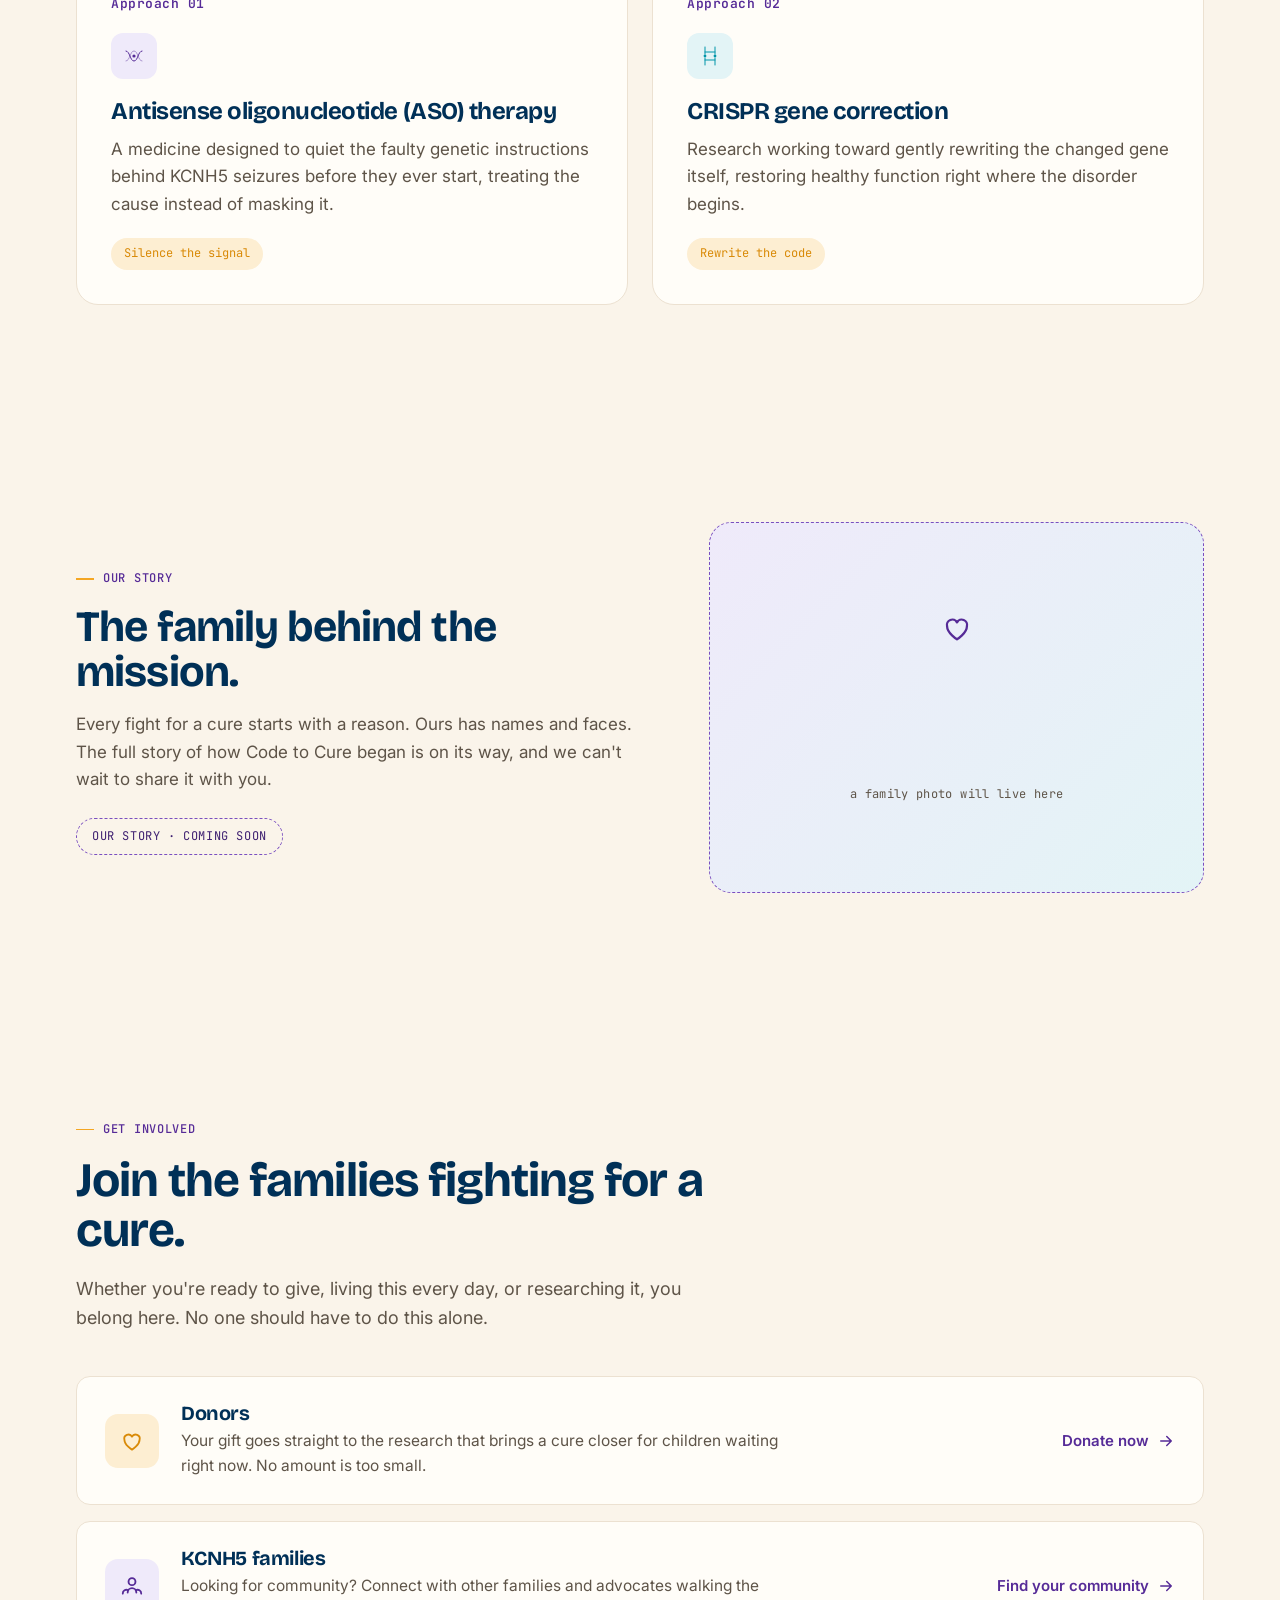
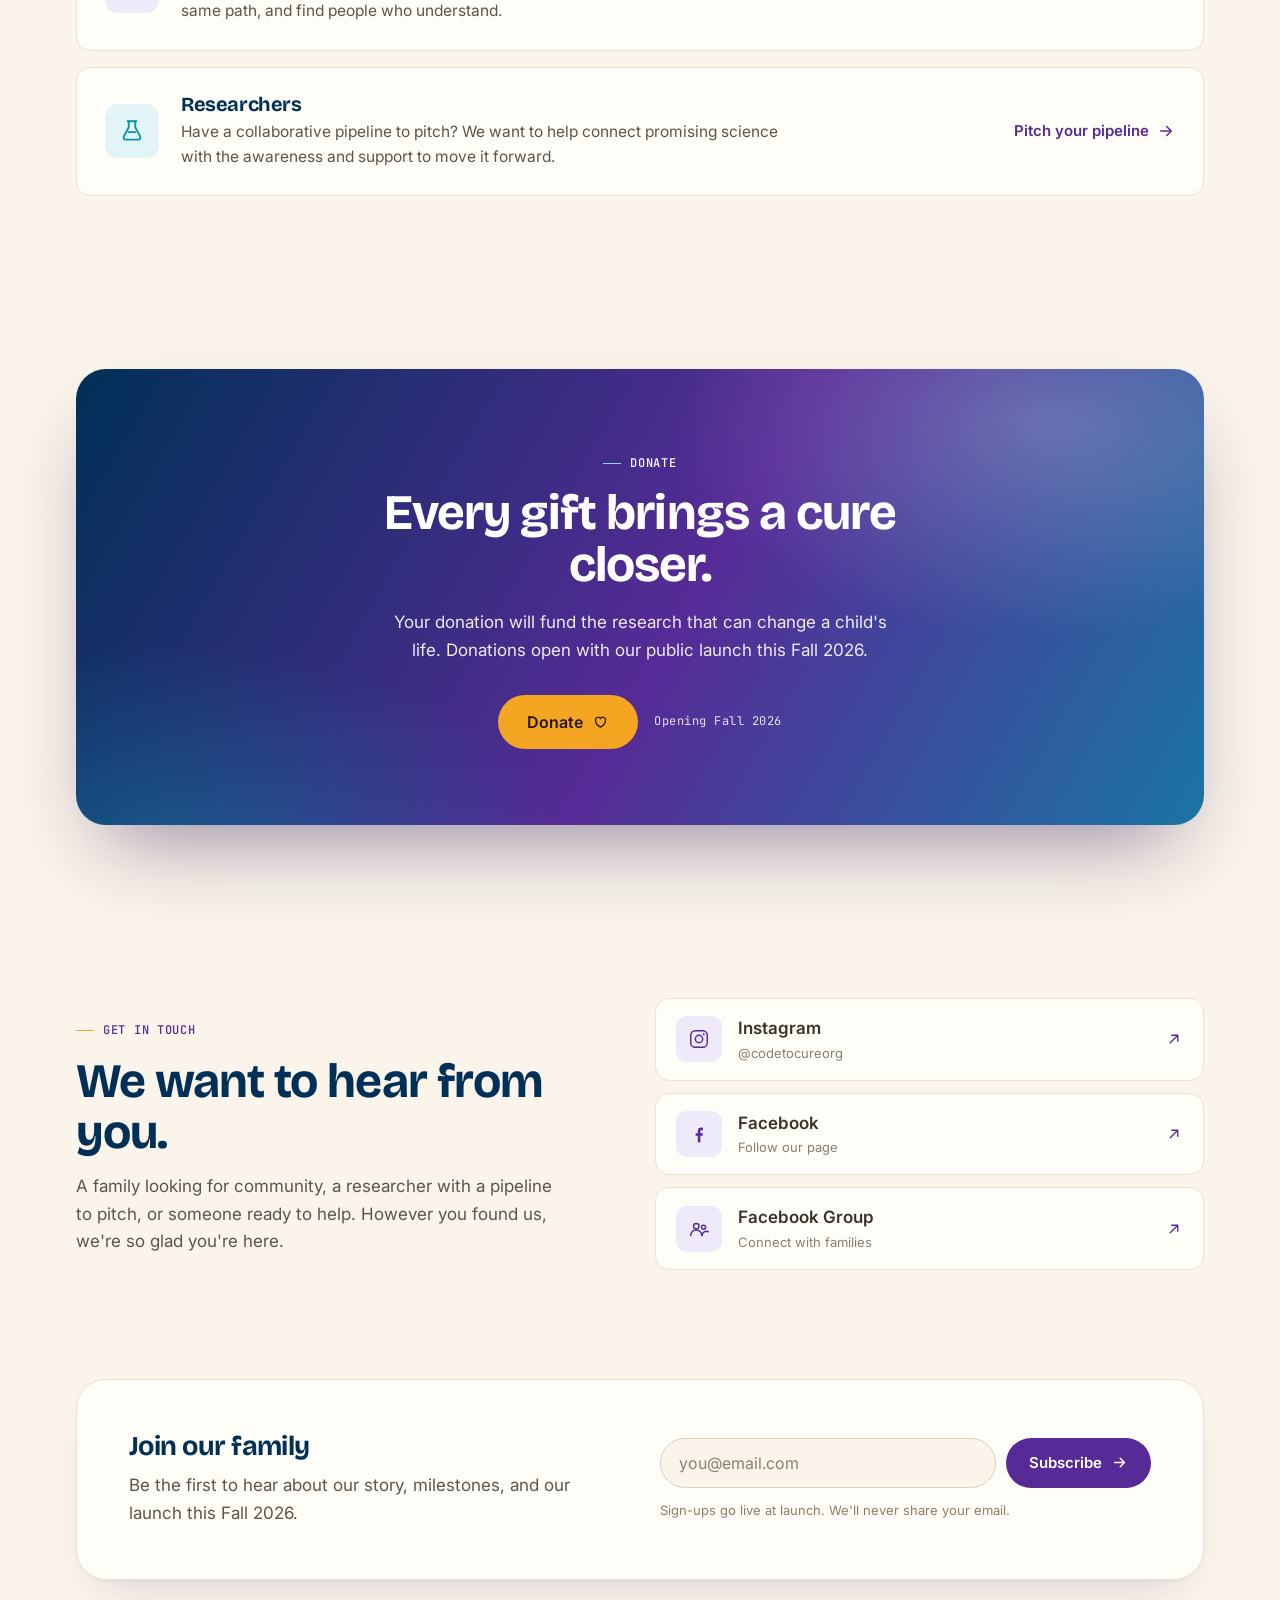
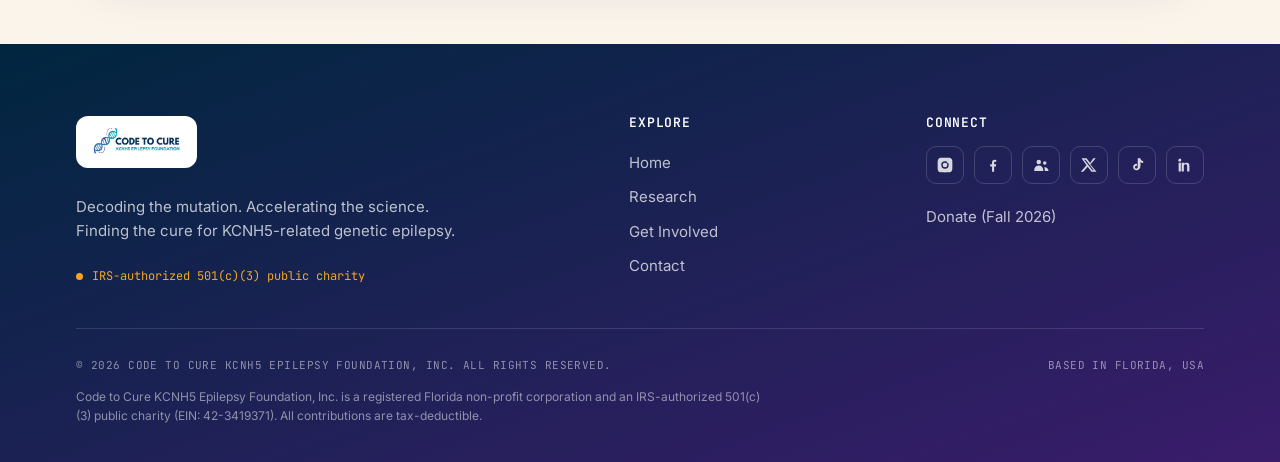
==== commit a992bfff: "Add files via upload" ====
--- a/index.html
+++ b/index.html
@@ -182,7 +182,7 @@
 
   /* gene strip: two straight strands of bases with connecting rungs */
   .strip { display: grid; grid-auto-flow: column; grid-template-rows: auto auto auto; justify-content: center; align-items: center; gap: 5px clamp(2px, 1vw, 10px); margin: 46px auto 0; font-family: "JetBrains Mono", monospace; font-weight: 600; font-size: clamp(15px, 3.2vw, 32px); }
-  .strip .b { color: rgba(255,255,255,.40); transition: color .4s var(--ease); text-align: center; }
+  .strip .b { color: rgba(255,255,255,.26); transition: color .4s var(--ease); text-align: center; }
   .strip .b.lit { color: rgba(255,255,255,.86); }
   .strip .rung { width: 2px; height: clamp(9px, 1.5vw, 16px); background: rgba(255,255,255,.22); justify-self: center; border-radius: 2px; }
   .strip .rung.mut { background: var(--signal); width: 3px; }
@@ -847,12 +847,14 @@
     function play() { if (played) return; played = true; animateStrip(data); }
     var sio = new IntersectionObserver(function (entries) {
       entries.forEach(function (e) { if (e.isIntersecting) play(); });
-    }, { threshold: 0.25, rootMargin: "0px 0px -5% 0px" });
+    }, { threshold: 0.2, rootMargin: "0px 0px -10% 0px" });
     sio.observe(strip);
+    // fallback only if the strip is already actually on screen (e.g. landed deep-linked)
     setTimeout(function () {
       var r = strip.getBoundingClientRect();
-      if (!played && r.top < (window.innerHeight || 800) * 1.5) play();
-    }, 2500);
+      var vh = window.innerHeight || 800;
+      if (!played && r.top < vh * 0.85 && r.bottom > vh * 0.15) play();
+    }, 1200);
     var rt;
     window.addEventListener("resize", function () {
       if (played) return;
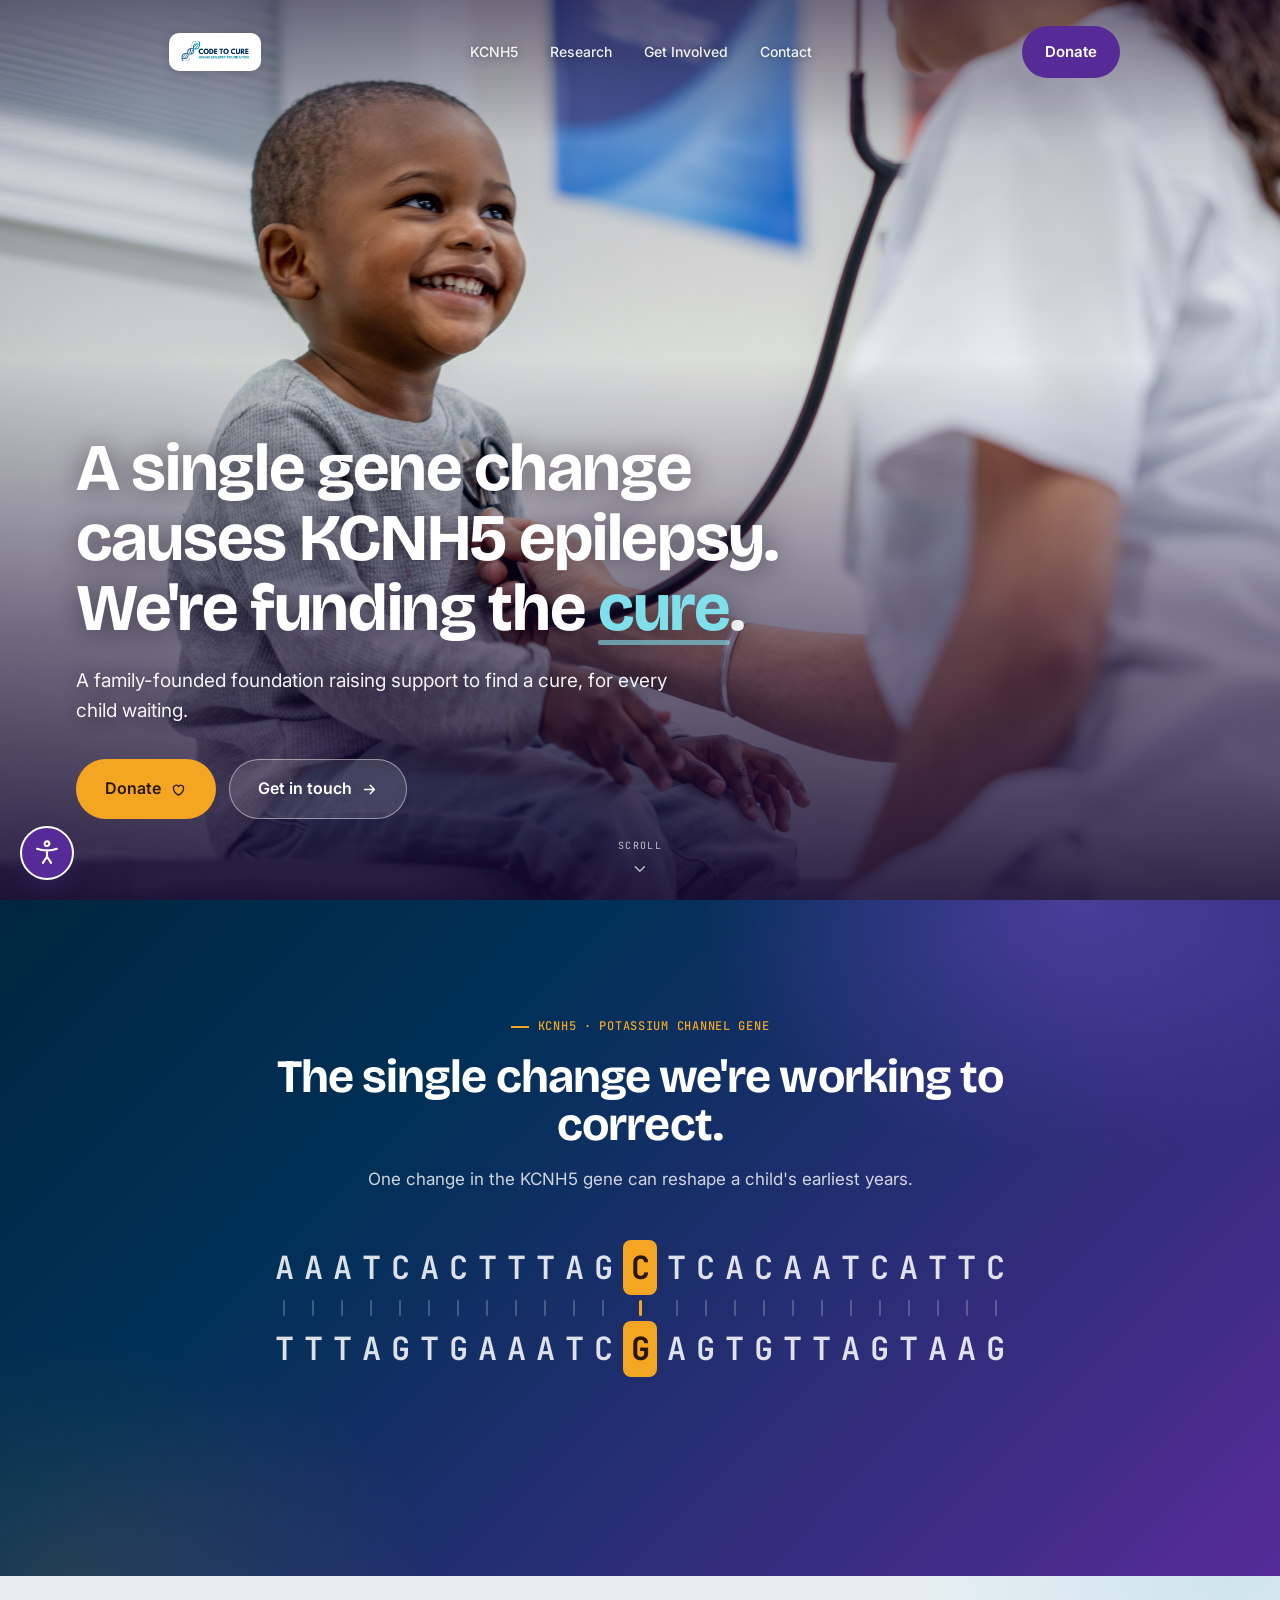
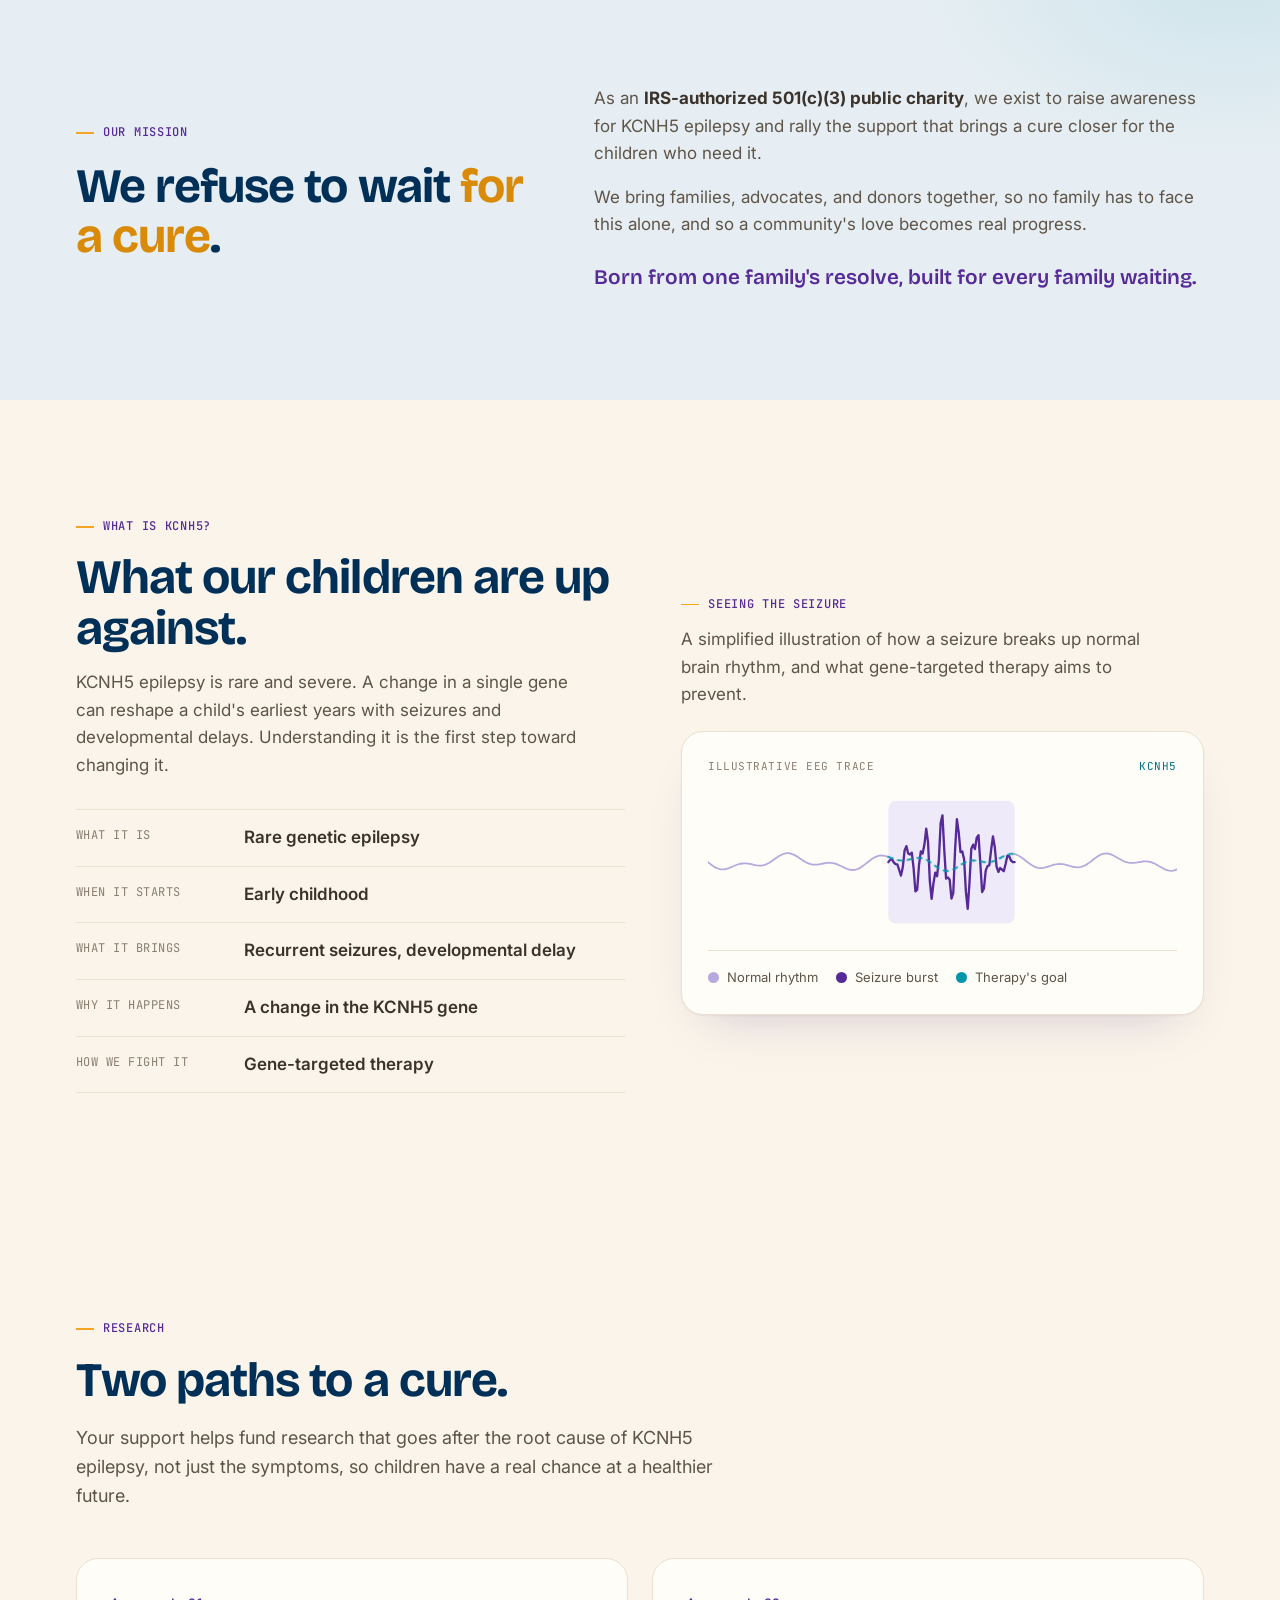
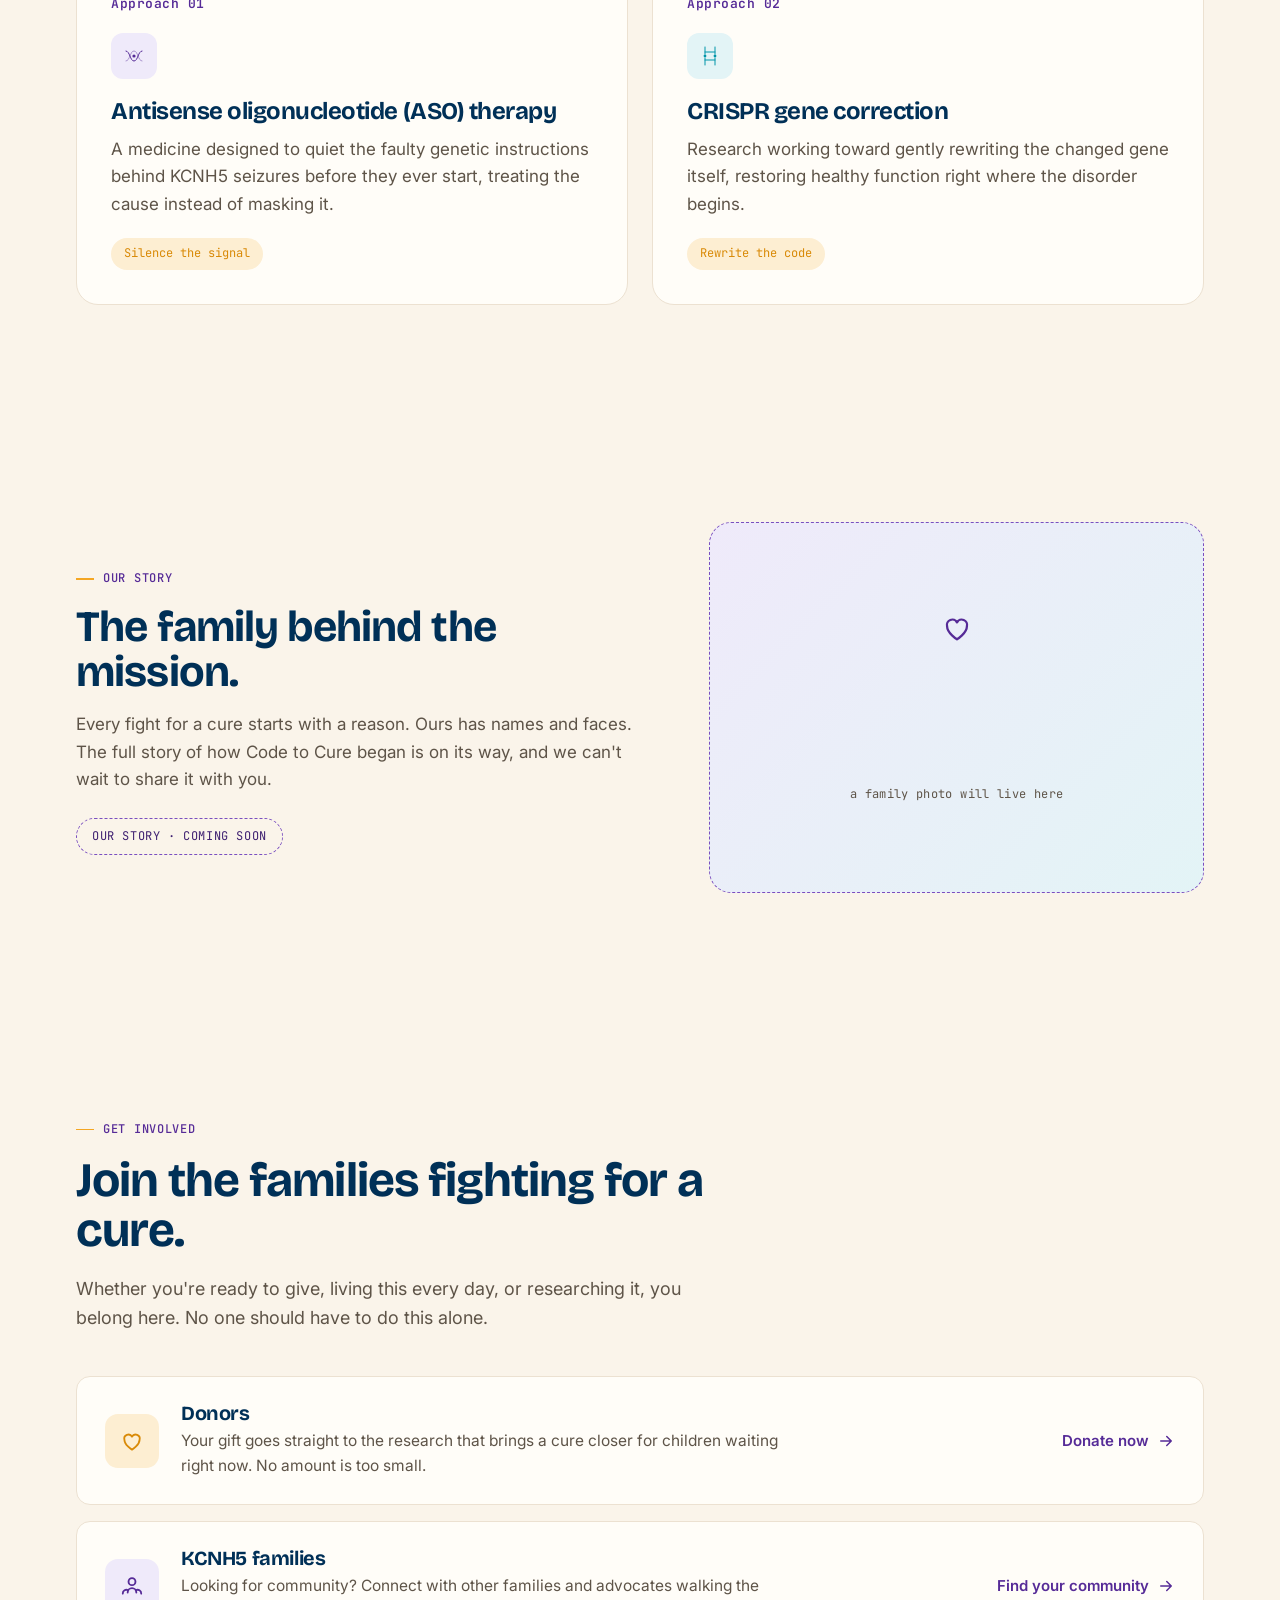
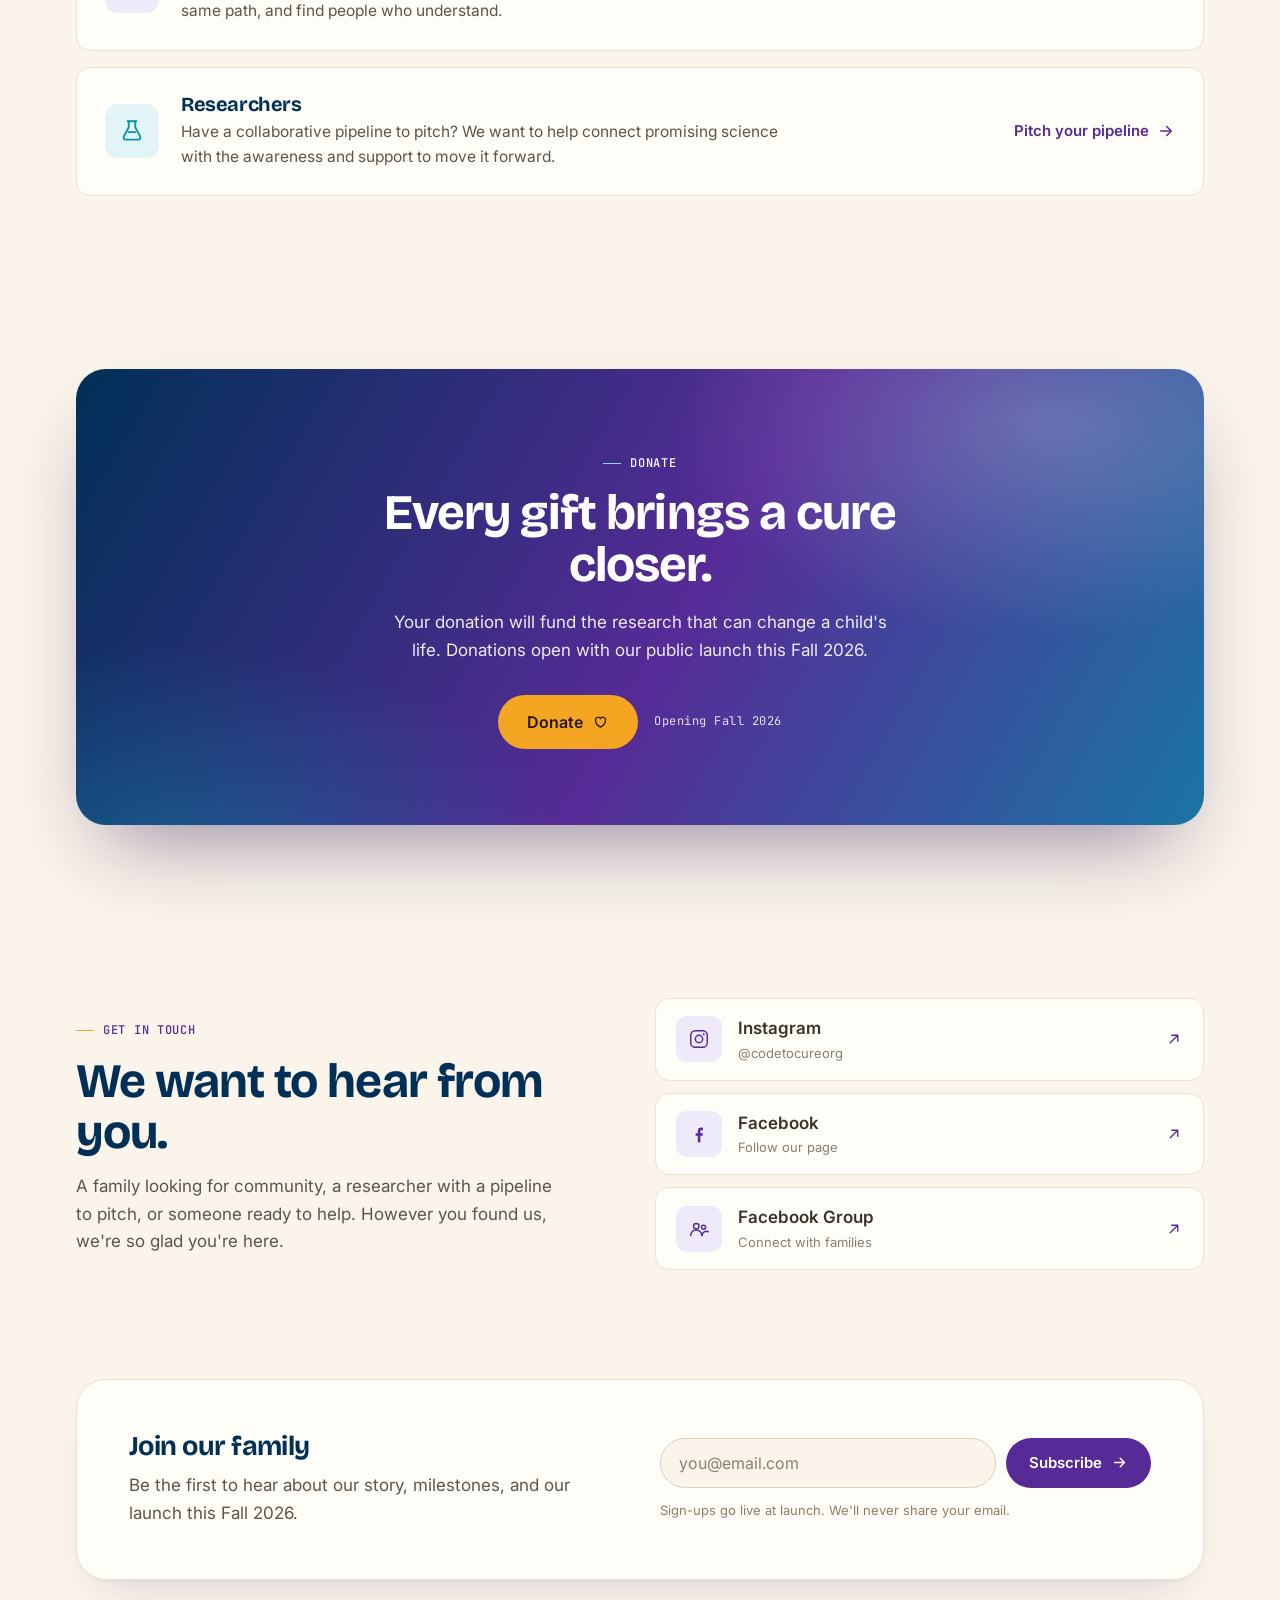
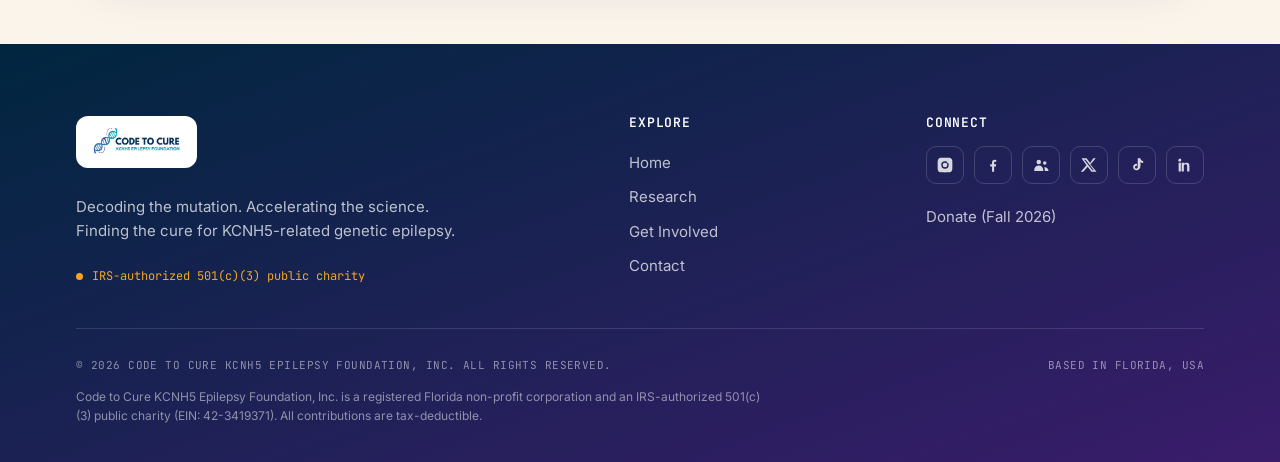
==== commit bc3a2bb8: "Add files via upload" ====
--- a/index.html
+++ b/index.html
@@ -405,6 +405,10 @@
   @media (max-width: 520px) {
     .a11y-fab { width: 50px; height: 50px; left: 14px; bottom: 14px; }
     .a11y-panel { left: 14px; right: 14px; width: auto; bottom: 74px; }
+  }
+  /* Big Cursor is meaningless on touch devices with no pointer */
+  @media (hover: none) and (pointer: coarse) {
+    .a11y-opt[data-opt="cursor"] { display: none; }
   }
 </style>
 </head>
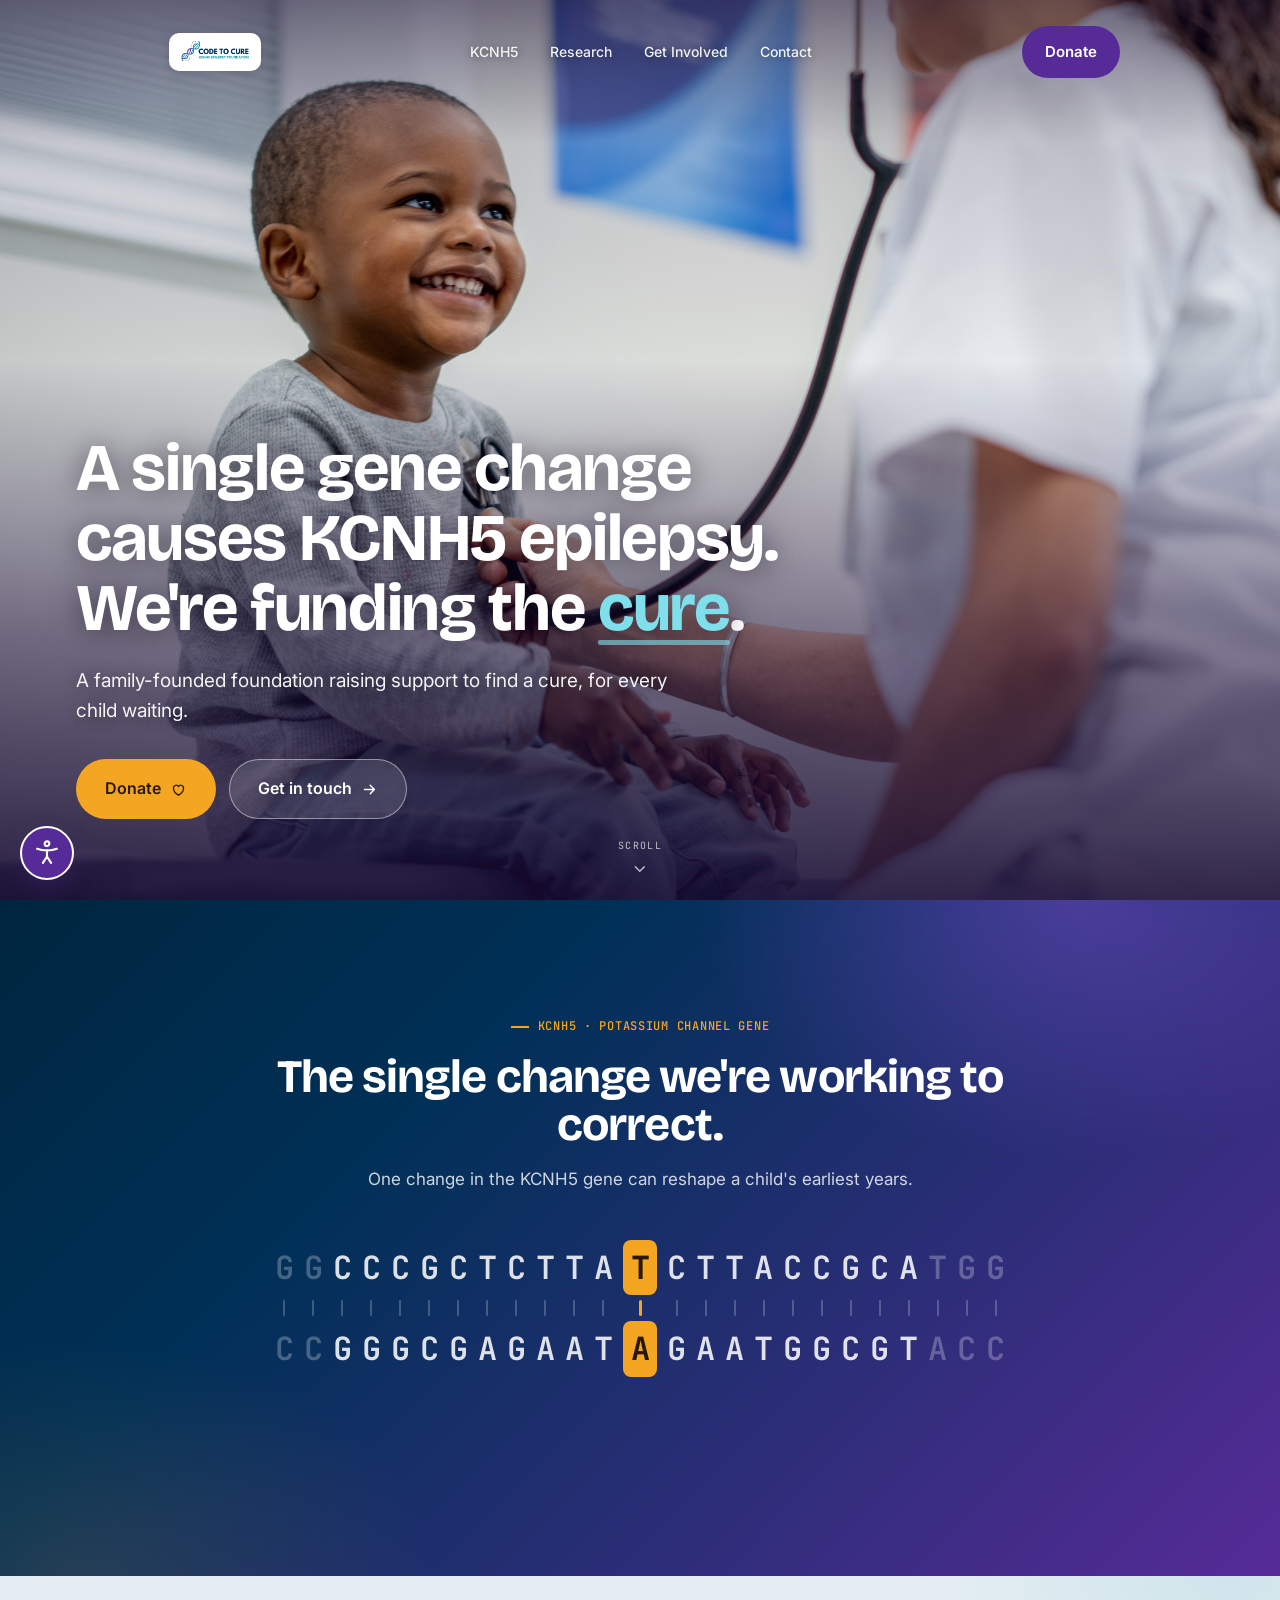
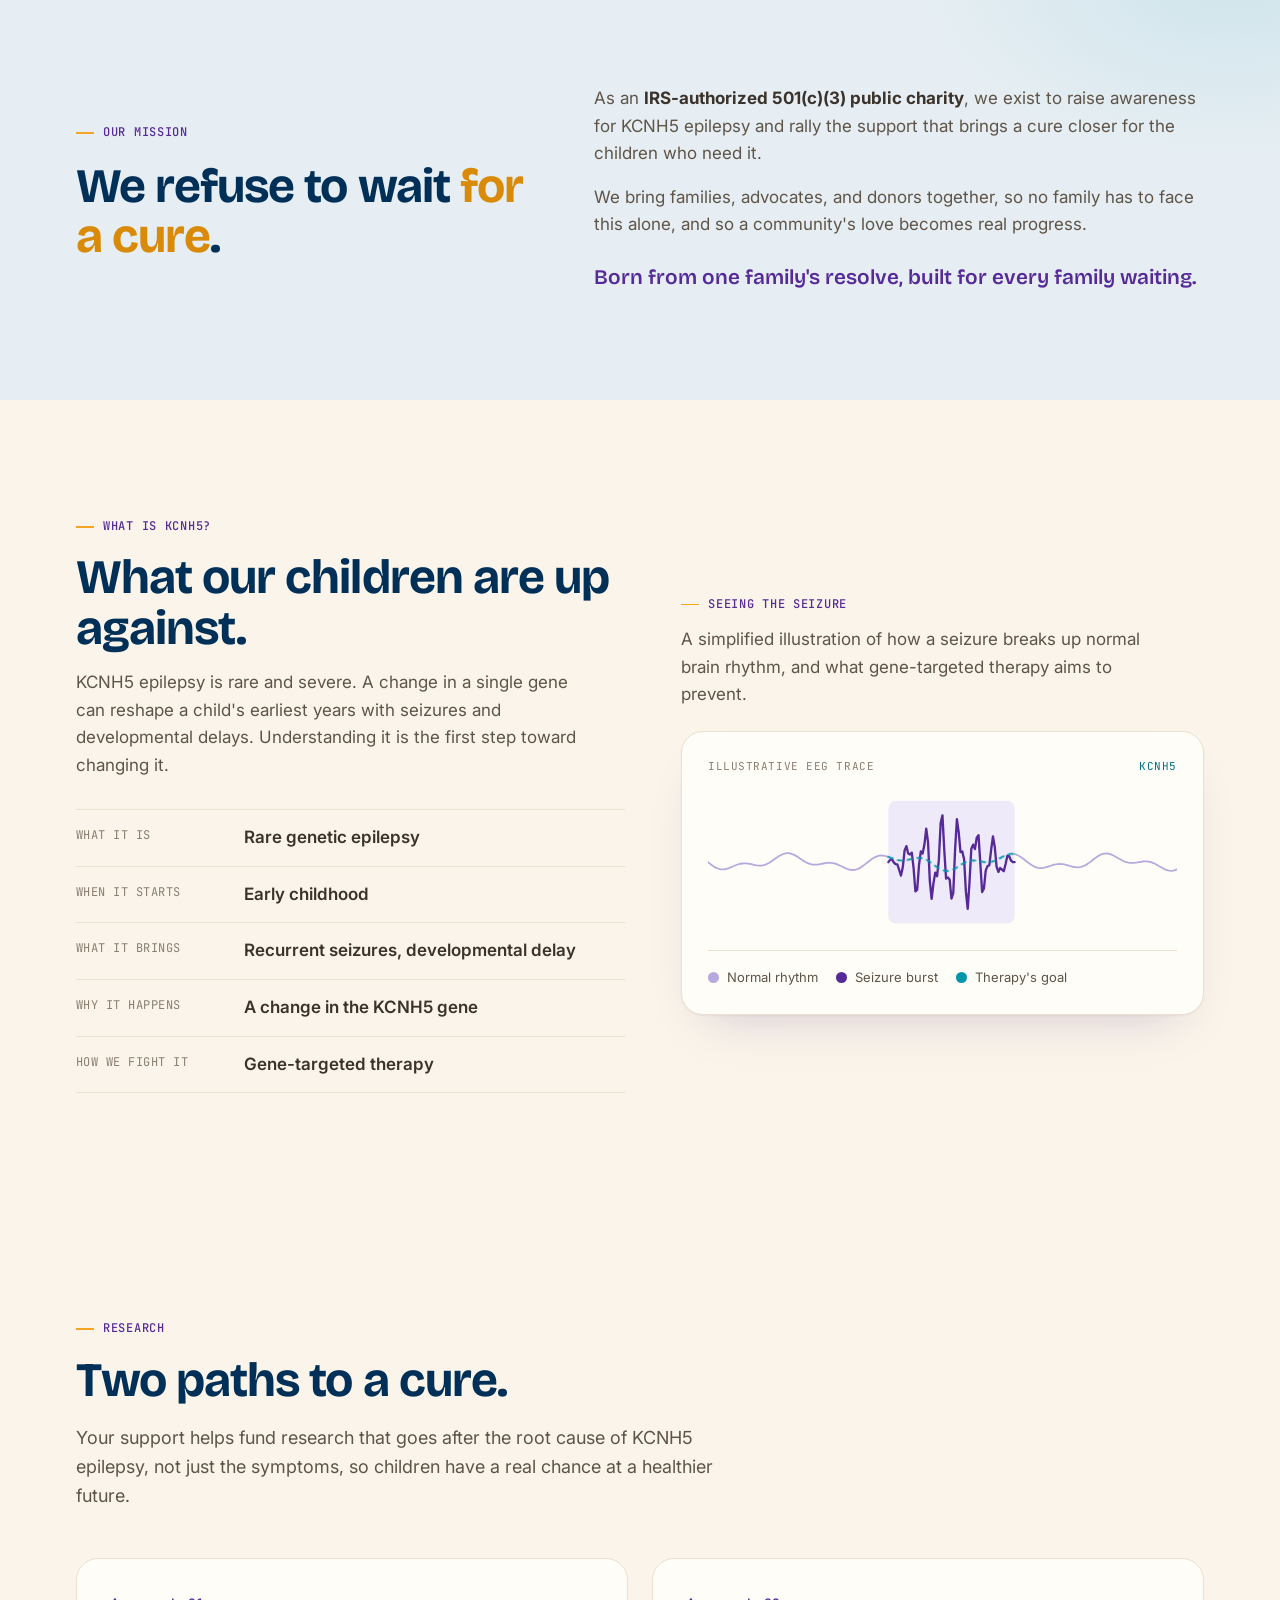
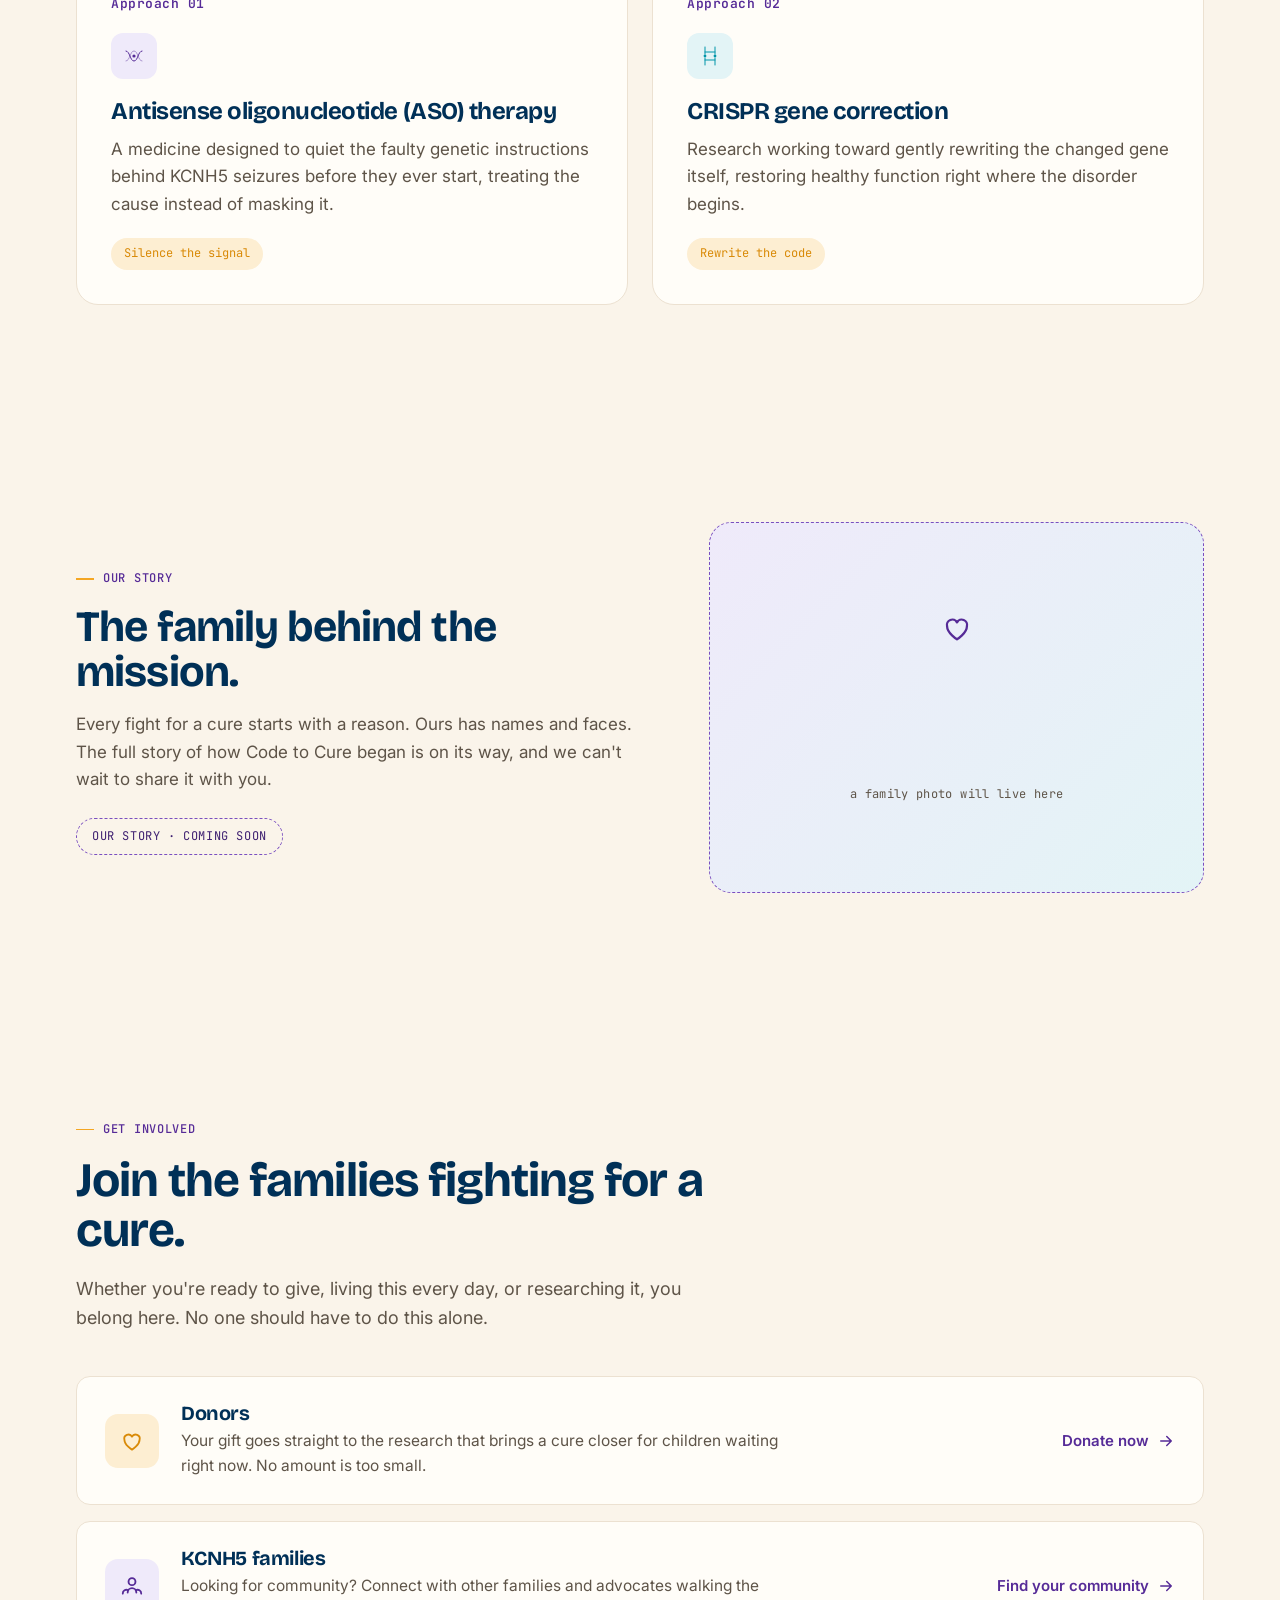
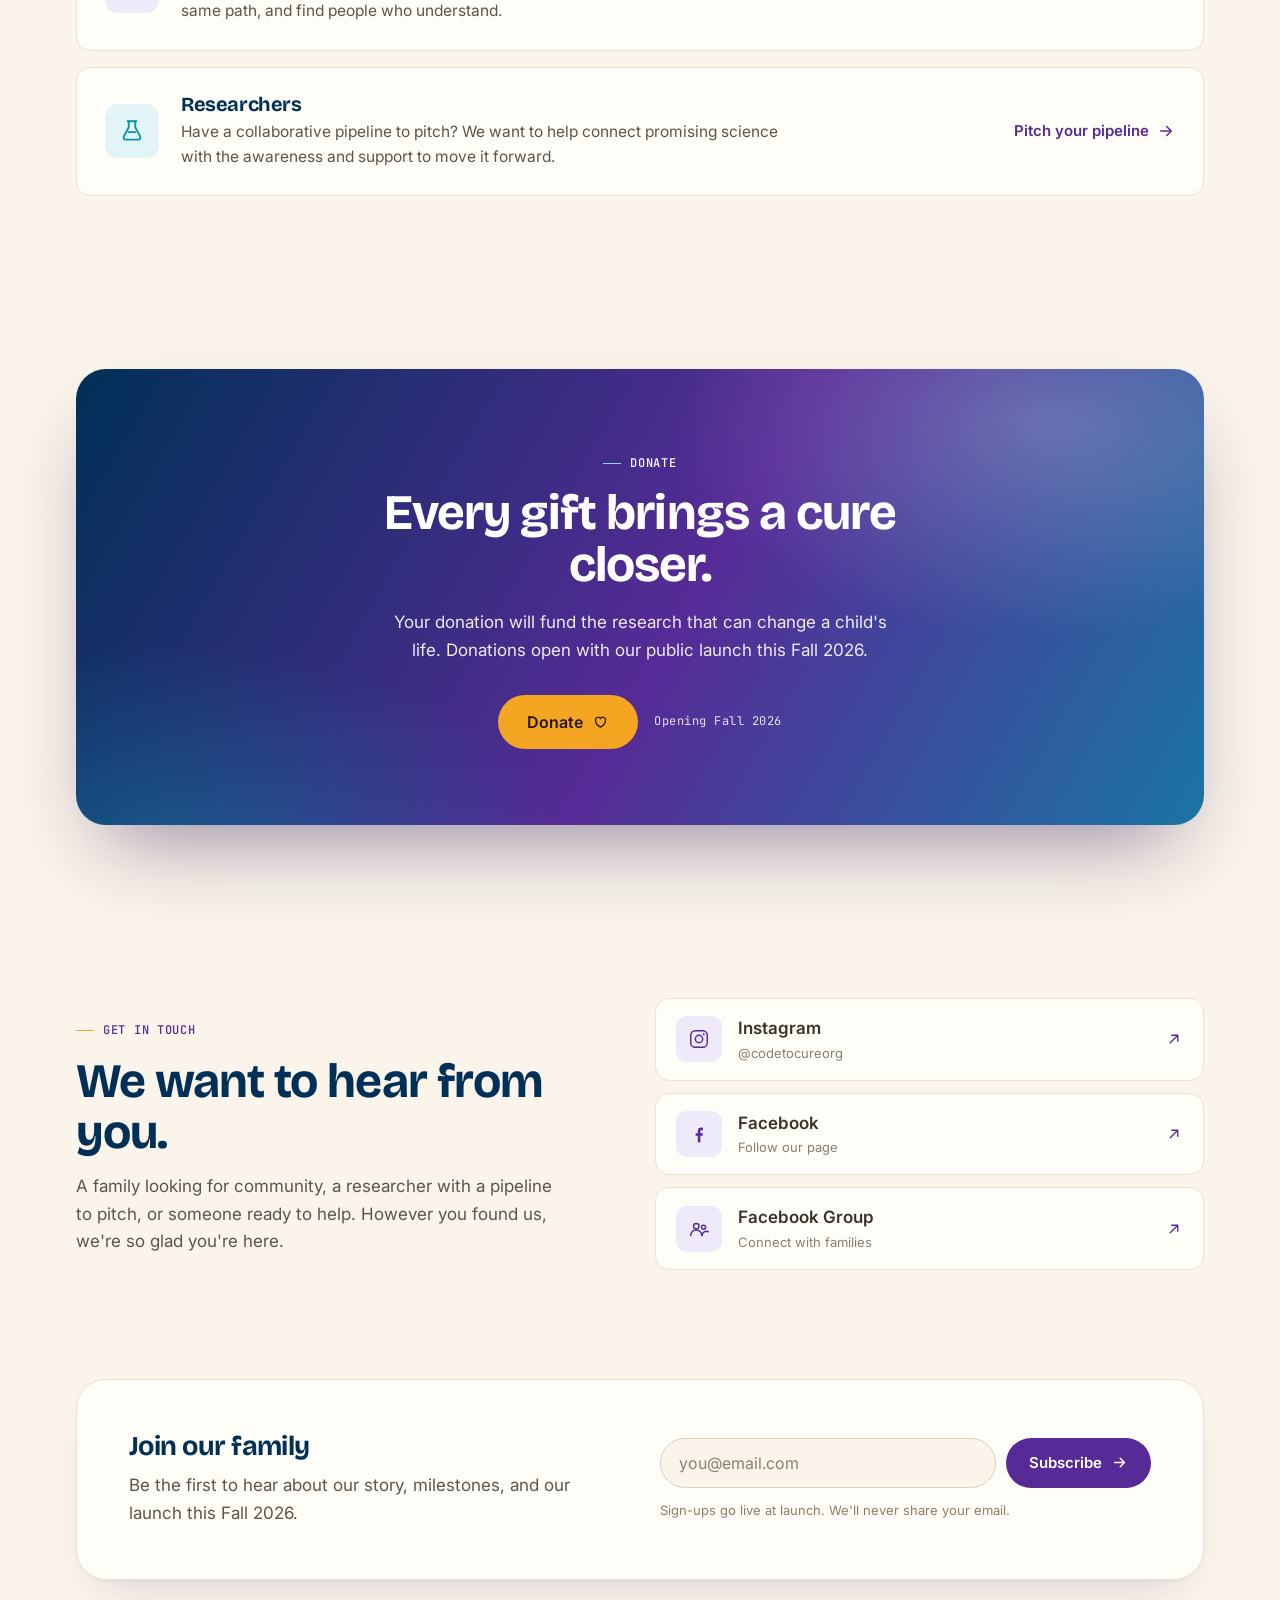
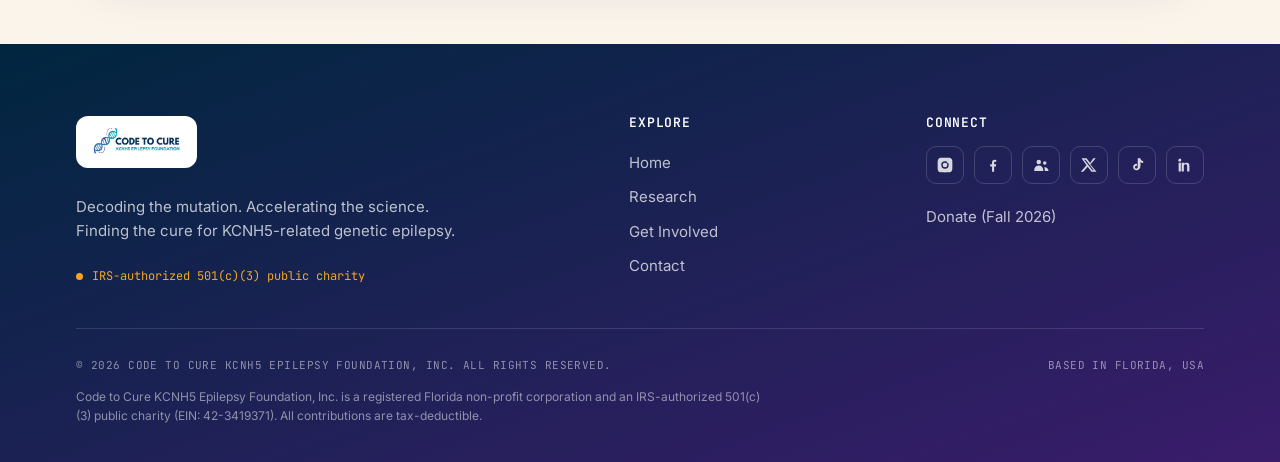
==== commit 1c234ba5: "Add files via upload" ====
--- a/index.html
+++ b/index.html
@@ -181,7 +181,7 @@
   .genome-sub { color: rgba(255,255,255,.8); margin: 16px auto 0; max-width: 50ch; }
 
   /* gene strip: two straight strands of bases with connecting rungs */
-  .strip { display: grid; grid-auto-flow: column; grid-template-rows: auto auto auto; justify-content: center; align-items: center; gap: 5px clamp(2px, 1vw, 10px); margin: 46px auto 0; font-family: "JetBrains Mono", monospace; font-weight: 600; font-size: clamp(15px, 3.2vw, 32px); }
+  .strip { display: grid; grid-auto-flow: column; grid-template-rows: auto auto auto; justify-content: center; align-items: center; gap: 5px clamp(3px, 1vw, 10px); margin: 46px auto 0; font-family: "JetBrains Mono", monospace; font-weight: 600; font-size: clamp(22px, 6.6vw, 32px); }
   .strip .b { color: rgba(255,255,255,.26); transition: color .4s var(--ease); text-align: center; }
   .strip .b.lit { color: rgba(255,255,255,.86); }
   .strip .rung { width: 2px; height: clamp(9px, 1.5vw, 16px); background: rgba(255,255,255,.22); justify-self: center; border-radius: 2px; }
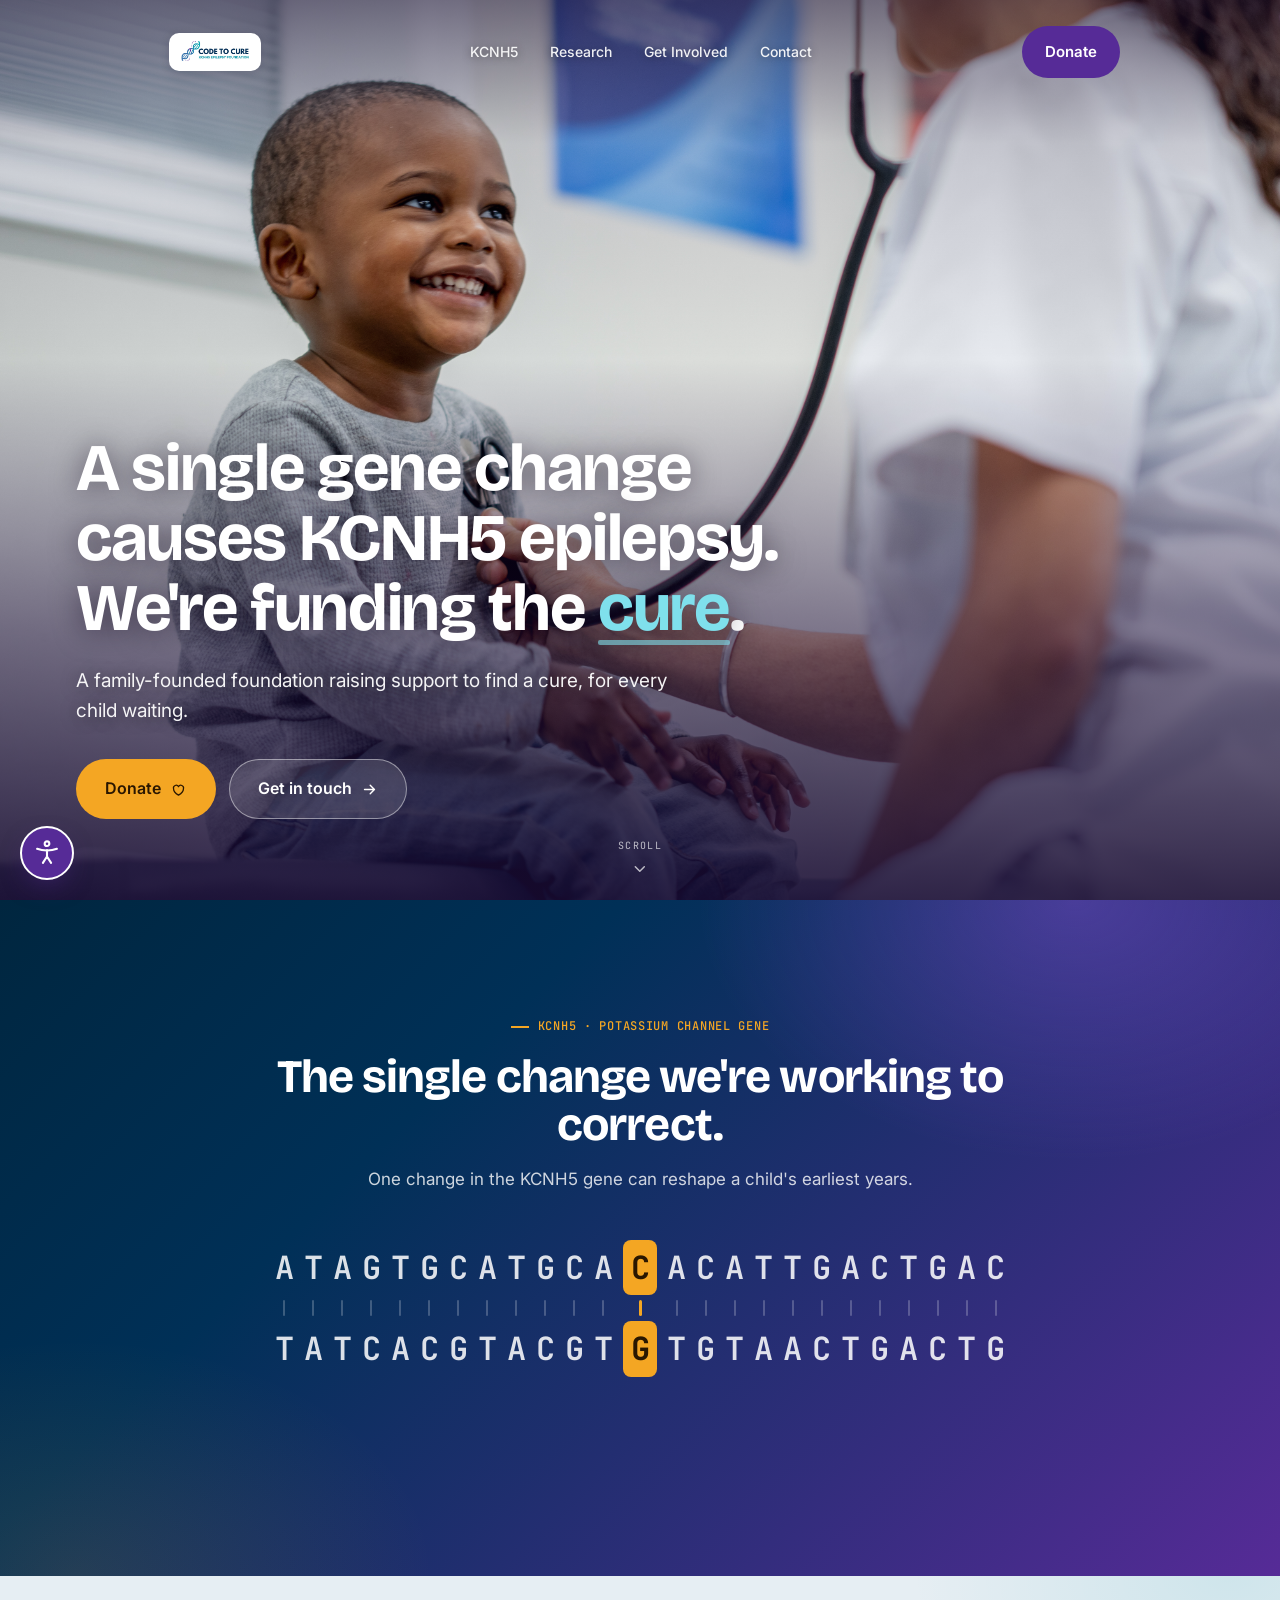
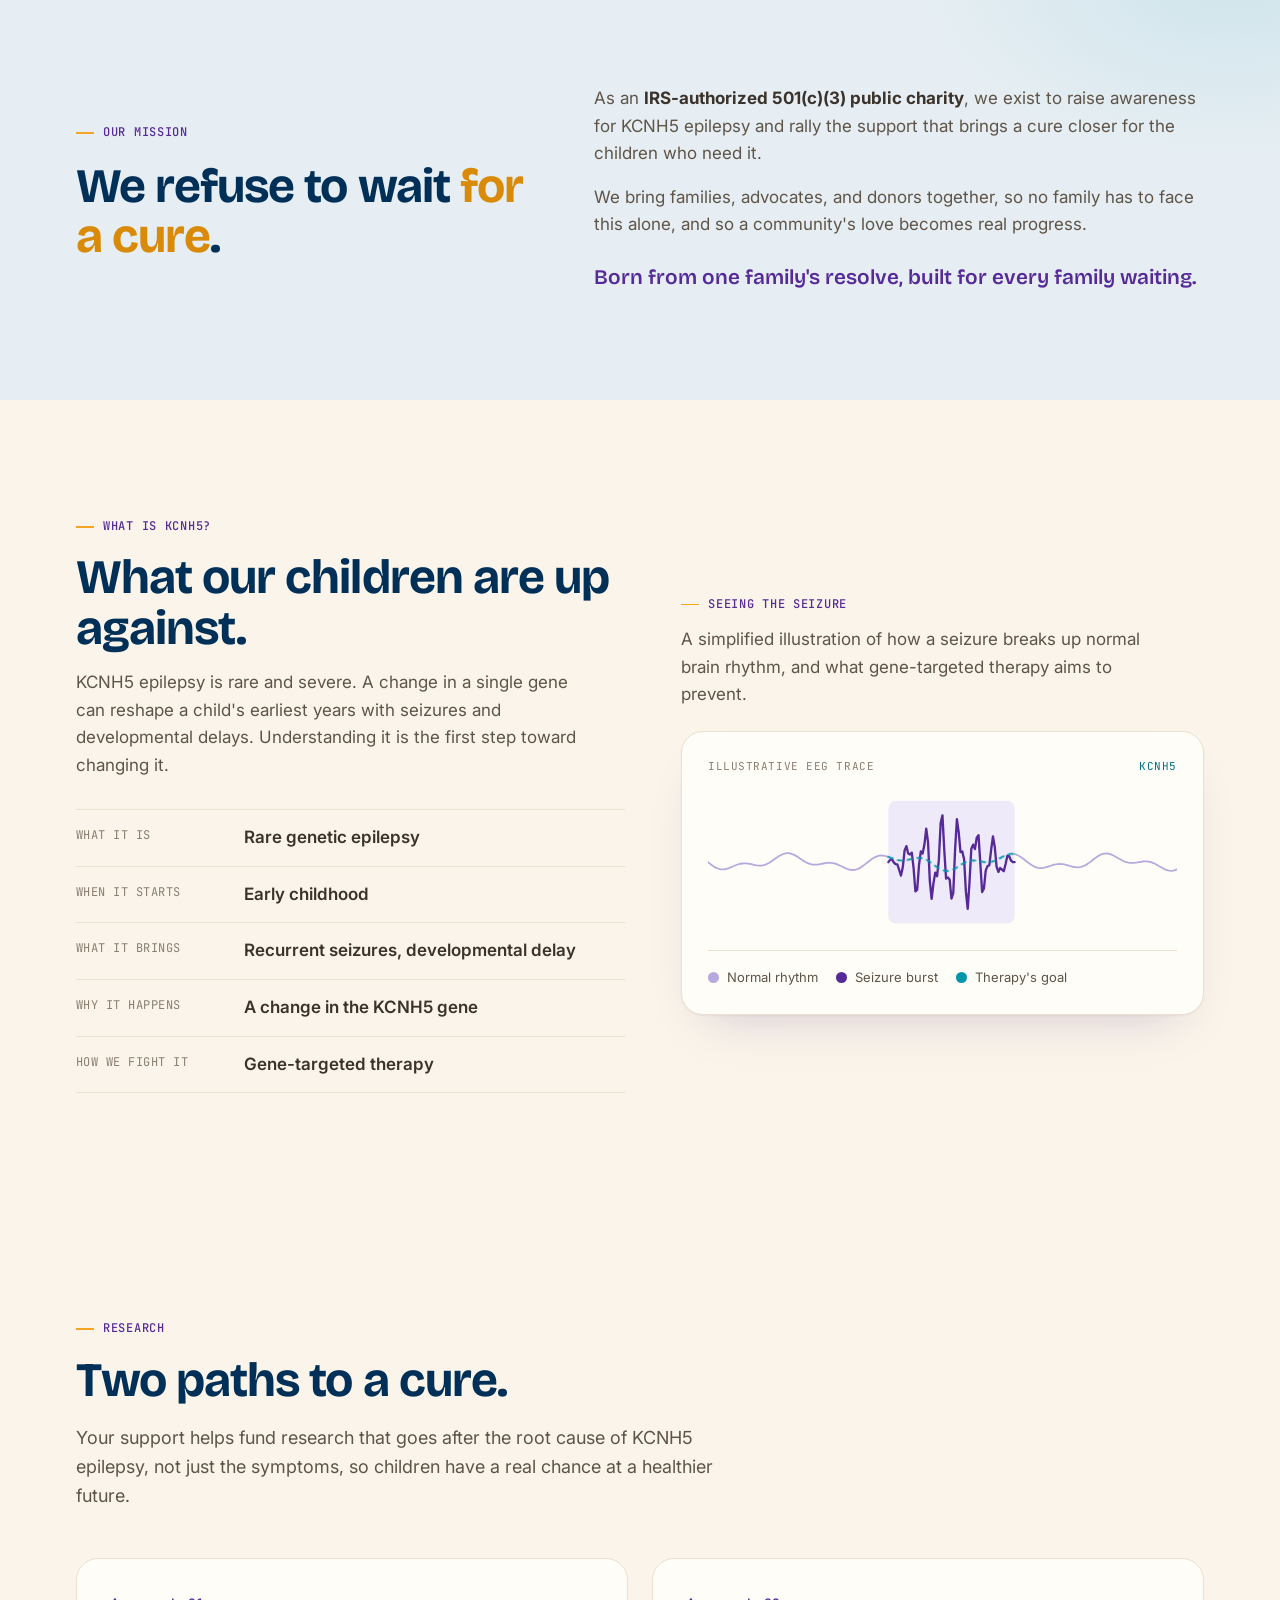
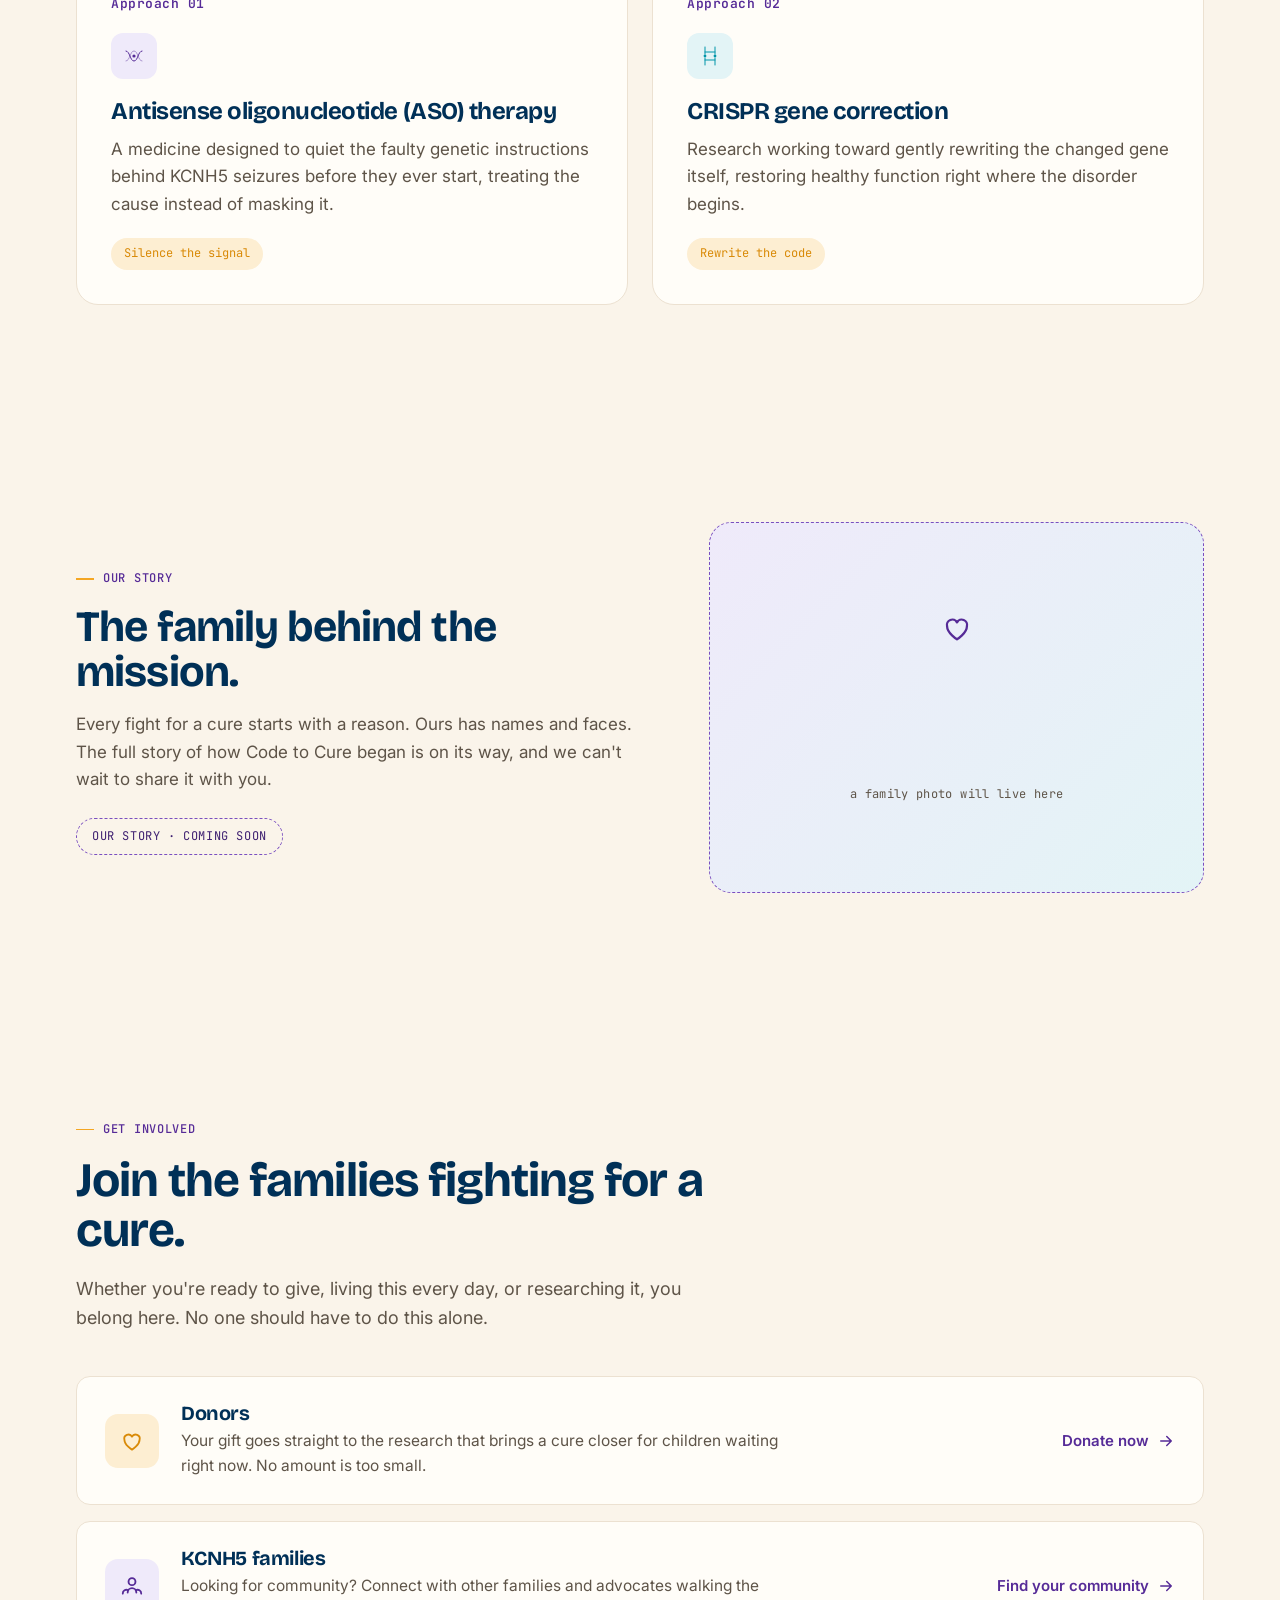
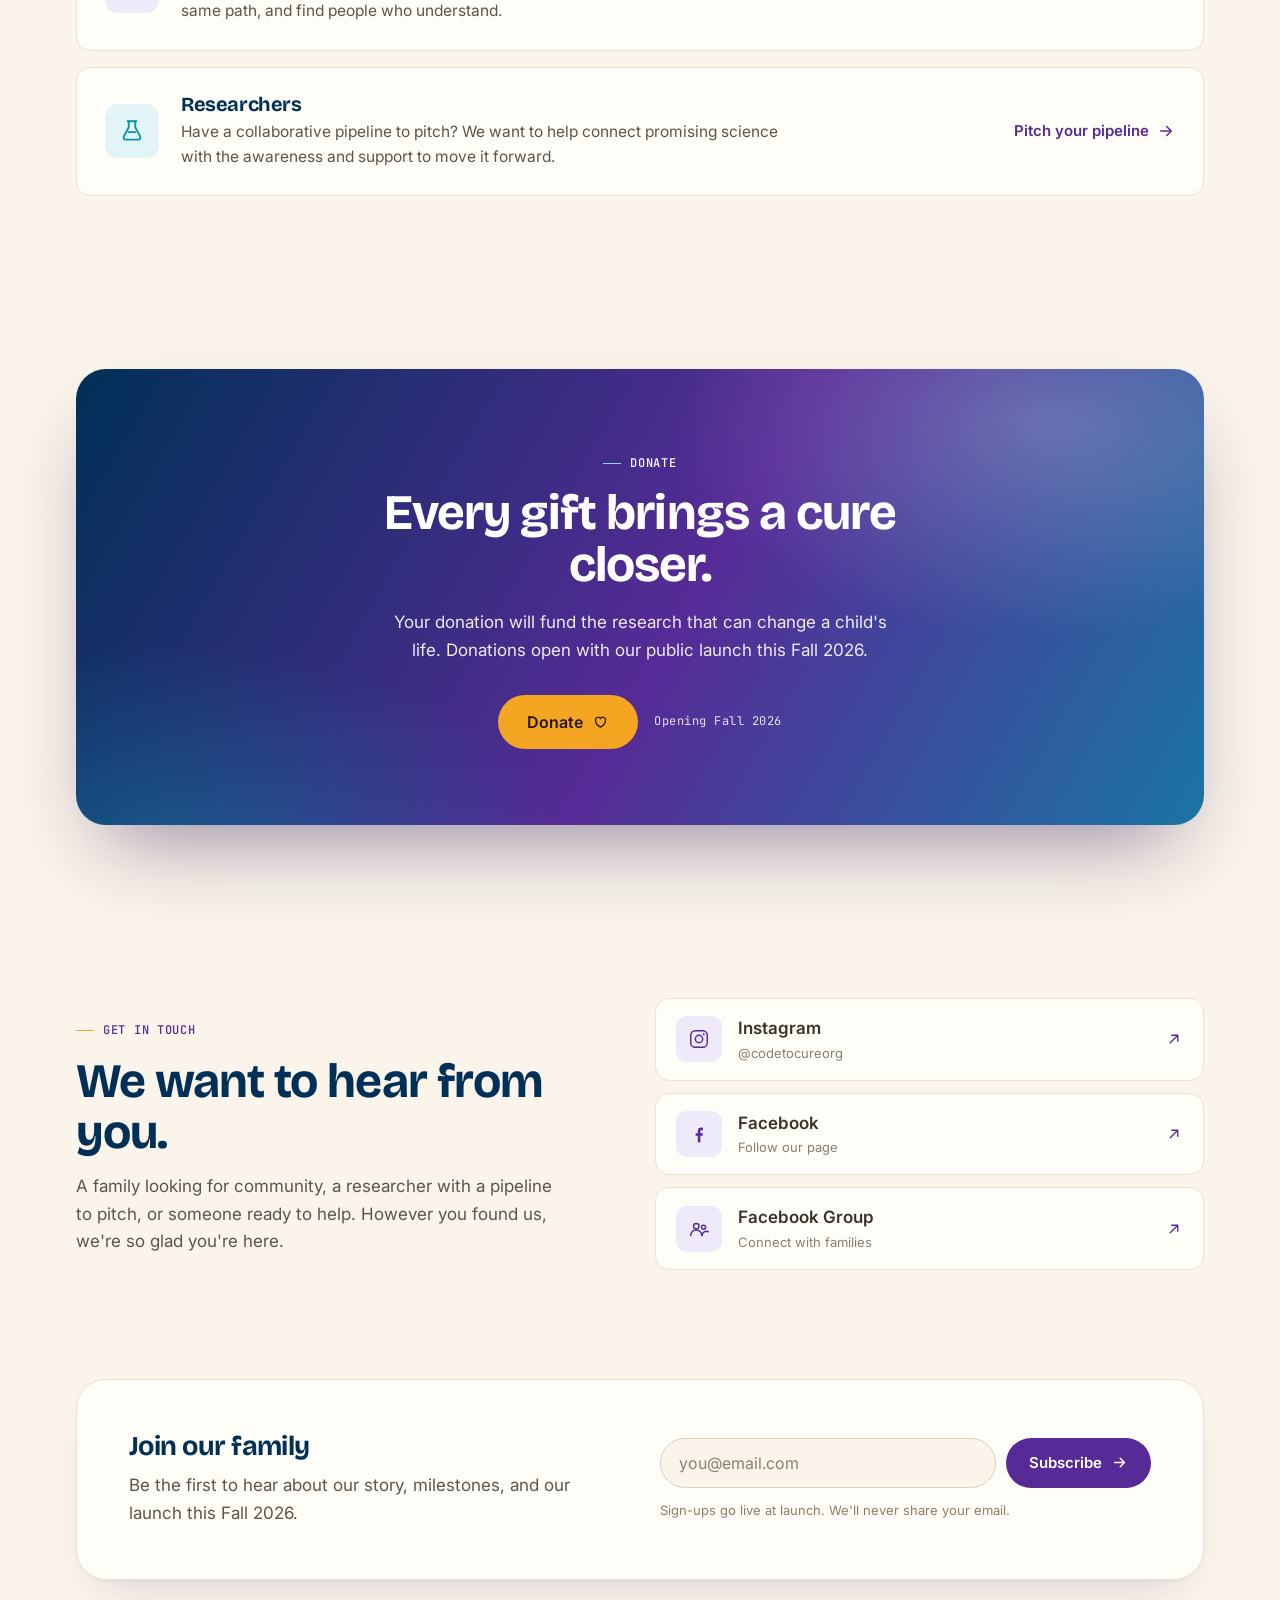
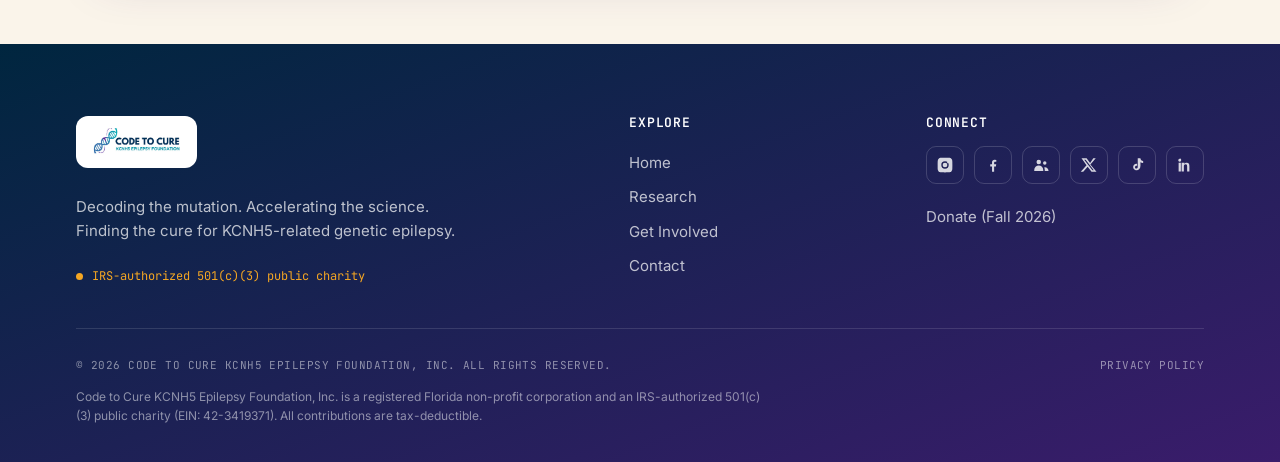
==== commit 60643dc1: "Add files via upload" ====
--- a/index.html
+++ b/index.html
@@ -15,402 +15,7 @@
 <link rel="preconnect" href="https://fonts.googleapis.com" />
 <link rel="preconnect" href="https://fonts.gstatic.com" crossorigin />
 <link href="https://fonts.googleapis.com/css2?family=Bricolage+Grotesque:opsz,wght@12..96,400;12..96,500;12..96,600;12..96,700;12..96,800&family=Inter:wght@400;500;600;700&family=JetBrains+Mono:wght@400;500;600;700&display=swap" rel="stylesheet" />
-<style>
-  :root {
-    /* warm, light surfaces */
-    --paper: #faf4ea;          /* warm ivory */
-    --surface: #fffdf8;        /* warm white card */
-    --ink: #3b332b;            /* warm charcoal body text */
-    --ink-2: #5e5448;          /* warm secondary text */
-    --muted: #8a7e6f;          /* warm muted */
-    --line: #ece1d1;
-    --line-2: #ddcfba;
-
-    /* brand trio: titles, headlines, accents, details */
-    --navy: #003057;
-    --navy-tint: #e6eef3;
-    --purple: #562b97;
-    --purple-deep: #3f2071;
-    --purple-bright: #7a4fc0;
-    --purple-tint: #efeafa;
-    --teal: #0095a9;
-    --teal-deep: #007081;
-    --teal-tint: #e3f4f6;
-
-    /* signal: warm highlight (gene variant + donate) */
-    --signal: #f4a623;
-    --signal-deep: #d98a08;
-    --signal-tint: #fdeed2;
-
-    /* gradient stops + hero accent */
-    --g-navy: #003057;
-    --g-purple: #562b97;
-    --g-teal: #0095a9;
-    --teal-glow: #7fe0ec;
-
-    --r-xl: 30px;
-    --r-lg: 22px;
-    --r-md: 14px;
-    --r-pill: 999px;
-    --maxw: 1180px;
-    --ease: cubic-bezier(0.22, 0.61, 0.18, 1);
-    --shadow: 0 1px 2px rgba(60,40,90,.05), 0 24px 48px -28px rgba(70,40,120,.26);
-    --shadow-lift: 0 2px 6px rgba(60,40,90,.07), 0 40px 70px -34px rgba(80,44,150,.34);
-    --shadow-pop: 0 40px 80px -30px rgba(40,24,90,.5);
-  }
-
-  * { box-sizing: border-box; margin: 0; padding: 0; }
-  html { scroll-behavior: smooth; -webkit-text-size-adjust: 100%; scroll-padding-top: 94px; }
-  body {
-    font-family: "Inter", system-ui, sans-serif;
-    background: var(--paper);
-    color: var(--ink);
-    line-height: 1.62;
-    font-size: 17px;
-    -webkit-font-smoothing: antialiased;
-    overflow-x: hidden;
-  }
-  ::selection { background: var(--signal); color: #2a1700; }
-  a { color: inherit; text-decoration: none; }
-  img, svg { display: block; max-width: 100%; }
-
-  h1, h2, h3, h4 {
-    font-family: "Bricolage Grotesque", system-ui, sans-serif;
-    font-weight: 700; line-height: 1.05; letter-spacing: -0.02em;
-    color: var(--navy); font-optical-sizing: auto;
-  }
-  .mono { font-family: "JetBrains Mono", monospace; }
-
-  .shell { width: 100%; max-width: var(--maxw); margin: 0 auto; padding: 0 26px; }
-  .section { padding: clamp(60px, 8.5vw, 112px) 0; position: relative; }
-  .section-tight { padding: clamp(36px, 5.5vw, 64px) 0; }
-
-  .skip { position: absolute; left: -999px; top: 0; background: var(--ink); color:#fff; padding: 10px 16px; border-radius: 0 0 10px 0; z-index: 400; }
-  .skip:focus { left: 0; }
-
-  /* ---------- eyebrow ---------- */
-  .eyebrow {
-    display: inline-flex; align-items: center; gap: 9px;
-    font-family: "JetBrains Mono", monospace; font-size: 12px; font-weight: 500;
-    letter-spacing: 0.06em; text-transform: uppercase; color: var(--purple);
-  }
-  .eyebrow::before { content: ""; width: 18px; height: 1.5px; background: var(--signal); display: inline-block; }
-  .eyebrow.on-dark { color: var(--signal); }
-  .eyebrow.center { justify-content: center; }
-
-  /* ---------- buttons ---------- */
-  .btn {
-    display: inline-flex; align-items: center; gap: 9px;
-    font-family: "Inter", sans-serif; font-weight: 600; font-size: 15px;
-    padding: 13px 22px; border-radius: var(--r-pill); border: 1.5px solid transparent; cursor: pointer;
-    transition: transform .25s var(--ease), background .25s var(--ease), box-shadow .25s var(--ease), border-color .25s var(--ease);
-    white-space: nowrap;
-  }
-  .btn .ico { width: 17px; height: 17px; display: grid; place-items: center; }
-  .btn .ico svg { width: 17px; height: 17px; }
-  .btn-signal { background: var(--signal); color: #2a1700; }
-  .btn-signal:hover { transform: translateY(-2px); box-shadow: 0 14px 30px -12px rgba(244,166,35,.6); }
-  .btn-purple { background: var(--purple); color: #fff; }
-  .btn-purple:hover { transform: translateY(-2px); background: var(--purple-deep); }
-  .btn-ghost-light { background: rgba(255,255,255,.12); color: #fff; border-color: rgba(255,255,255,.45); }
-  .btn-ghost-light:hover { border-color: #fff; background: rgba(255,255,255,.2); }
-  .btn-lg { padding: 16px 28px; font-size: 16px; }
-
-  a:focus-visible, button:focus-visible, input:focus-visible, [tabindex]:focus-visible { outline: 3px solid var(--signal); outline-offset: 3px; border-radius: 8px; }
-
-  /* ---------- NAV (transparent over hero, fades into a pill on scroll) ---------- */
-  .nav-shell { position: fixed; top: 0; left: 0; right: 0; z-index: 200; display: flex; justify-content: center; padding: 16px 18px; }
-  .nav {
-    width: 100%; max-width: 980px; display: flex; align-items: center; justify-content: space-between; gap: 16px;
-    padding: 9px 9px 9px 18px; border-radius: var(--r-pill);
-    background: transparent; border: 1px solid transparent; box-shadow: none;
-    backdrop-filter: none; -webkit-backdrop-filter: none;
-    transition: background .45s var(--ease), box-shadow .45s var(--ease), border-color .45s var(--ease), backdrop-filter .45s var(--ease);
-    animation: navIn 1s var(--ease) .2s both;
-  }
-  @keyframes navIn { from { opacity: 0; transform: translateY(-16px); } to { opacity: 1; transform: none; } }
-  .nav.scrolled {
-    background: rgba(255,255,255,.9); border-color: rgba(70,40,120,.1);
-    box-shadow: 0 2px 6px rgba(60,40,90,.06), 0 14px 34px -18px rgba(70,40,120,.34);
-    backdrop-filter: blur(18px) saturate(1.5); -webkit-backdrop-filter: blur(18px) saturate(1.5);
-  }
-  .brand { display: inline-flex; align-items: center; }
-  .brand-logo { height: 38px; width: auto; display: block; background: #fff; padding: 5px 8px; border-radius: 10px; box-shadow: 0 2px 10px rgba(20,10,40,.16); transition: box-shadow .45s var(--ease); }
-  .nav.scrolled .brand-logo { box-shadow: none; }
-  .nav-links { display: flex; gap: 4px; }
-  .nav-links a { font-size: 14px; font-weight: 500; color: rgba(255,255,255,.92); padding: 9px 14px; border-radius: var(--r-pill); transition: background .25s, color .25s; text-shadow: 0 1px 8px rgba(0,0,0,.4); }
-  .nav-links a:hover { background: rgba(255,255,255,.16); }
-  .nav.scrolled .nav-links a { color: var(--ink-2); text-shadow: none; }
-  .nav.scrolled .nav-links a:hover { background: var(--purple-tint); color: var(--purple-deep); }
-  .nav-right { display: flex; align-items: center; gap: 10px; }
-  .burger { display: none; width: 40px; height: 40px; border: 1.5px solid rgba(255,255,255,.5); border-radius: var(--r-pill); background: rgba(255,255,255,.14); flex-direction: column; gap: 4px; align-items: center; justify-content: center; cursor: pointer; }
-  .burger span { width: 16px; height: 2px; background: #fff; border-radius: 2px; }
-  .nav.scrolled .burger { border-color: var(--line-2); background: #fff; }
-  .nav.scrolled .burger span { background: var(--ink); }
-  .overlay { position: fixed; inset: 0; z-index: 199; background: linear-gradient(150deg, var(--g-navy), var(--g-purple)); display: flex; flex-direction: column; justify-content: center; gap: 4px; padding: 0 40px; transform: translateY(-100%); transition: transform .5s var(--ease); }
-  .overlay.open { transform: translateY(0); }
-  .overlay a { color: #fff; font-family: "Bricolage Grotesque", sans-serif; font-size: 30px; font-weight: 600; padding: 10px 0; }
-  .overlay a.btn { font-size: 17px; padding: 15px 28px; width: max-content; margin-top: 18px; }
-
-  /* ---------- HERO (full-screen, full-bleed) ---------- */
-  .hero { position: relative; min-height: 100svh; display: flex; align-items: flex-end; overflow: hidden; background: linear-gradient(120deg, #003057, #00405f 42%, #562b97); }
-  .hero-photo { position: absolute; inset: 0; width: 100%; height: 100%; object-fit: cover; object-position: center 26%; z-index: 0; }
-  .hero::before {
-    content: ""; position: absolute; inset: 0; z-index: 1; pointer-events: none;
-    background:
-      linear-gradient(to bottom, rgba(22,11,44,.55) 0%, rgba(22,11,44,.12) 16%, transparent 40%, rgba(30,14,58,.5) 70%, rgba(24,11,50,.88) 100%);
-  }
-  .hero-shell { position: relative; z-index: 2; width: 100%; padding-top: 120px; padding-bottom: clamp(52px, 9vh, 104px); }
-  .hero-content { max-width: 760px; }
-  .hero-content .eyebrow { color: #fff; text-shadow: 0 1px 12px rgba(0,0,0,.65); }
-  .hero-content .eyebrow::before { background: var(--signal); }
-  .hero-content h1 { color: #fff; font-size: clamp(2.3rem, 5.2vw, 4.4rem); margin-top: 18px; text-shadow: 0 2px 28px rgba(12,5,22,.55); }
-  .hero-content h1 .accent { color: var(--teal-glow); white-space: nowrap; position: relative; }
-  .hero-content h1 .accent::after { content: ""; position: absolute; left: 0; right: 0; bottom: .04em; height: .08em; background: rgba(127,224,236,.6); border-radius: 2px; }
-  .hero-content .lead { color: rgba(255,255,255,.94); font-size: clamp(16px, 1.5vw, 19px); max-width: 52ch; margin-top: 22px; text-shadow: 0 1px 16px rgba(12,5,22,.6); }
-  .hero-content .hero-cta { display: flex; gap: 13px; margin-top: 32px; flex-wrap: wrap; }
-  .scroll-cue { position: absolute; left: 50%; bottom: 22px; transform: translateX(-50%); z-index: 2; display: grid; place-items: center; gap: 6px; color: rgba(255,255,255,.7); font-family: "JetBrains Mono", monospace; font-size: 10px; letter-spacing: .14em; text-transform: uppercase; }
-  .scroll-cue svg { width: 18px; height: 18px; animation: bob 2s var(--ease) infinite; }
-  @keyframes bob { 0%,100% { transform: translateY(0); } 50% { transform: translateY(5px); } }
-
-  /* ---------- GENOME (full-bleed signature band) ---------- */
-  .genome { background: linear-gradient(135deg, #00263f 0%, #003057 32%, #562b97 100%); color: #fff; position: relative; overflow: hidden; }
-  .genome::before { content: ""; position: absolute; inset: 0; pointer-events: none; background: radial-gradient(46% 60% at 84% 0%, rgba(139,83,221,.4), transparent 64%), radial-gradient(40% 50% at 6% 100%, rgba(244,166,35,.12), transparent 70%); }
-  .genome-inner { position: relative; z-index: 2; text-align: center; max-width: 760px; margin: 0 auto; }
-  .genome h2 { color: #fff; font-size: clamp(1.9rem, 3.8vw, 2.9rem); margin-top: 16px; }
-  .genome-sub { color: rgba(255,255,255,.8); margin: 16px auto 0; max-width: 50ch; }
-
-  /* gene strip: two straight strands of bases with connecting rungs */
-  .strip { display: grid; grid-auto-flow: column; grid-template-rows: auto auto auto; justify-content: center; align-items: center; gap: 5px clamp(3px, 1vw, 10px); margin: 46px auto 0; font-family: "JetBrains Mono", monospace; font-weight: 600; font-size: clamp(22px, 6.6vw, 32px); }
-  .strip .b { color: rgba(255,255,255,.26); transition: color .4s var(--ease); text-align: center; }
-  .strip .b.lit { color: rgba(255,255,255,.86); }
-  .strip .rung { width: 2px; height: clamp(9px, 1.5vw, 16px); background: rgba(255,255,255,.22); justify-self: center; border-radius: 2px; }
-  .strip .rung.mut { background: var(--signal); width: 3px; }
-  .strip .b.mut { color: #2a1700; background: var(--signal); font-weight: 700; padding: .06em .24em; border-radius: 8px; position: relative; box-shadow: 0 0 0 0 rgba(244,166,35,.5); }
-  .strip .b.mut.locked { animation: mutGlow 2.4s var(--ease) .1s infinite; }
-  @keyframes mutGlow { 0%,100% { box-shadow: 0 0 0 5px rgba(244,166,35,.28); } 50% { box-shadow: 0 0 0 13px rgba(244,166,35,0); } }
-  @keyframes mutBurst { 0% { transform: scale(1); } 35% { transform: scale(1.3); } 100% { transform: scale(1); } }
-  .strip .b.mut.burst { animation: mutBurst .6s var(--ease); }
-  .callout { display: flex; flex-direction: column; align-items: center; margin-top: 14px; opacity: 0; transform: translateY(10px); transition: opacity .5s var(--ease), transform .5s var(--ease); }
-  .callout.show { opacity: 1; transform: none; }
-  .callout .cline { width: 1.5px; height: 28px; background: linear-gradient(to bottom, var(--signal), transparent); }
-  .callout .clabel { margin-top: 10px; font-family: "JetBrains Mono", monospace; font-size: clamp(12px, 1.4vw, 14px); color: rgba(255,255,255,.85); border: 1px solid rgba(244,166,35,.45); border-radius: var(--r-pill); padding: 7px 15px; }
-  .callout .clabel b { color: var(--signal); }
-
-  /* ---------- generic head ---------- */
-  .head { max-width: 640px; }
-  .head h2 { font-size: clamp(2rem, 4vw, 3rem); margin-top: 16px; }
-  .head p { color: var(--ink-2); font-size: 18px; margin-top: 18px; }
-
-  /* ---------- KCNH5 ---------- */
-  .kcnh { display: grid; grid-template-columns: 1.05fr 1fr; gap: 56px; align-items: center; }
-  .spec { margin-top: 30px; border-top: 1px solid var(--line); }
-  .spec .row { display: grid; grid-template-columns: 150px 1fr; gap: 18px; padding: 14px 0; border-bottom: 1px solid var(--line); }
-  .spec .k { font-family: "JetBrains Mono", monospace; font-size: 12px; text-transform: uppercase; letter-spacing: .04em; color: var(--muted); padding-top: 2px; }
-  .spec .v { font-weight: 600; color: var(--ink); }
-  .eeg-card { background: var(--surface); border: 1px solid var(--line); border-radius: var(--r-lg); padding: 26px; box-shadow: var(--shadow); }
-  .eeg-lab { display: flex; justify-content: space-between; font-family: "JetBrains Mono", monospace; font-size: 11px; text-transform: uppercase; letter-spacing: .05em; color: var(--muted); }
-  .eeg-lab .hl { color: var(--teal-deep); }
-  #eeg { width: 100%; height: auto; margin: 14px 0; }
-  .eeg-intro { color: var(--ink-2); max-width: 42ch; margin: 12px 0 22px; }
-  .eeg-legend { display: flex; flex-wrap: wrap; gap: 8px 18px; margin-top: 16px; padding-top: 16px; border-top: 1px solid var(--line); font-size: 13px; color: var(--ink-2); }
-  .eeg-legend span { display: inline-flex; align-items: center; gap: 8px; }
-  .eeg-legend i { width: 11px; height: 11px; border-radius: 50%; display: inline-block; flex: none; }
-  .eeg-legend i.calm { background: #b7a9dd; }
-  .eeg-legend i.burst { background: var(--purple); }
-  .eeg-legend i.treat { background: var(--teal); }
-  #eeg path.draw { stroke-dasharray: 100; stroke-dashoffset: 100; }
-  #eeg.go path.draw { animation: eegDraw 1s var(--ease) forwards; }
-  #eeg.go path.d1 { animation-delay: 0s; }
-  #eeg.go path.d2 { animation-delay: .55s; }
-  #eeg.go path.d3 { animation-delay: 1.25s; }
-  @keyframes eegDraw { to { stroke-dashoffset: 0; } }
-  #eeg path.treat { opacity: 0; }
-  #eeg.go path.treat { animation: eegFade .7s var(--ease) 1.7s forwards; }
-  @keyframes eegFade { to { opacity: 1; } }
-
-  /* ---------- MISSION (light band: airy statement, distinct from the dark genome band) ---------- */
-  .mission { background: var(--navy-tint); color: var(--ink); position: relative; overflow: hidden; }
-  .mission::before { content: ""; position: absolute; inset: 0; pointer-events: none; background: radial-gradient(40% 70% at 96% 0%, rgba(0,149,169,.10), transparent 62%); }
-  .mission-grid { position: relative; z-index: 2; display: grid; grid-template-columns: 1fr 1.3fr; gap: 48px; align-items: center; }
-  .mission h2 { color: var(--navy); font-size: clamp(2rem, 4vw, 3rem); }
-  .mission h2 .u { color: var(--signal-deep); }
-  .mission .support { color: var(--ink-2); margin-bottom: 16px; }
-  .mission .support strong { color: var(--ink); }
-  .mission .pull { font-family: "Bricolage Grotesque", sans-serif; font-weight: 600; font-size: 1.3rem; color: var(--purple); margin-top: 26px; line-height: 1.25; }
-
-  /* ---------- RESEARCH ---------- */
-  .paths { display: grid; grid-template-columns: 1fr 1fr; gap: 24px; margin-top: 48px; }
-  .path { background: var(--surface); border: 1px solid var(--line); border-radius: var(--r-lg); padding: 34px; position: relative; overflow: hidden; }
-  .paths .path { transition: transform .5s var(--ease), box-shadow .5s var(--ease); }
-  .paths .path:hover { transform: translateY(-8px); box-shadow: var(--shadow-lift); }
-  .path .idx { font-family: "JetBrains Mono", monospace; font-size: 13px; font-weight: 600; color: var(--purple); letter-spacing: .04em; }
-  .path .pico { width: 46px; height: 46px; border-radius: 12px; display: grid; place-items: center; margin: 18px 0 20px; background: var(--purple-tint); color: var(--purple); }
-  .path.teal .pico { background: var(--teal-tint); color: var(--teal); }
-  .path .pico svg { width: 24px; height: 24px; stroke: currentColor; }
-  .path h3 { font-size: 1.5rem; }
-  .path p { color: var(--ink-2); margin-top: 12px; }
-  .path .tag { display: inline-block; margin-top: 20px; font-family: "JetBrains Mono", monospace; font-size: 12px; color: var(--signal-deep); background: var(--signal-tint); padding: 6px 13px; border-radius: var(--r-pill); }
-
-  /* ---------- STORY (open, no box) ---------- */
-  .story { display: grid; grid-template-columns: 1.15fr 1fr; gap: clamp(36px, 5vw, 64px); align-items: center; }
-  .story h2 { font-size: clamp(1.9rem, 3.6vw, 2.7rem); margin-top: 16px; }
-  .story p { color: var(--ink-2); margin-top: 16px; max-width: 52ch; }
-  .soon { display: inline-flex; align-items: center; gap: 9px; margin-top: 24px; font-family: "JetBrains Mono", monospace; font-size: 12px; text-transform: uppercase; letter-spacing: .05em; color: var(--purple-deep); border: 1px dashed var(--purple-bright); border-radius: var(--r-pill); padding: 8px 15px; }
-  .frame { aspect-ratio: 4/3; border-radius: var(--r-lg); border: 1.5px dashed var(--purple-bright); background: linear-gradient(135deg, var(--purple-tint) 0%, var(--teal-tint) 100%); display: grid; place-items: center; gap: 12px; color: var(--purple); text-align: center; padding: 24px; }
-  .frame .mono { font-size: 12px; letter-spacing: .03em; color: var(--ink-2); }
-
-  /* ---------- GET INVOLVED ---------- */
-  .involve { display: grid; gap: 16px; margin-top: 44px; }
-  .iv { display: grid; grid-template-columns: 54px 1fr auto; gap: 22px; align-items: center; background: var(--surface); border: 1px solid var(--line); border-radius: var(--r-md); padding: 26px 28px; transition: border-color .25s, transform .25s var(--ease); }
-  .involve .iv:hover { border-color: var(--purple); transform: translateX(4px); }
-  .iv .ivic { width: 54px; height: 54px; border-radius: 13px; background: var(--purple-tint); color: var(--purple); display: grid; place-items: center; }
-  .iv.warm .ivic { background: var(--signal-tint); color: var(--signal-deep); }
-  .iv.teal .ivic { background: var(--teal-tint); color: var(--teal); }
-  .iv .ivic svg { width: 26px; height: 26px; fill: none; stroke: currentColor; stroke-width: 1.7; stroke-linecap: round; stroke-linejoin: round; }
-  .iv h3 { font-size: 1.25rem; }
-  .iv p { color: var(--ink-2); font-size: 15.5px; margin-top: 4px; max-width: 60ch; }
-  .iv .ivcta { display: inline-flex; align-items: center; gap: 8px; font-weight: 600; font-size: 15px; color: var(--purple); white-space: nowrap; }
-  .iv .ivcta svg { width: 18px; height: 18px; transition: transform .25s var(--ease); }
-  .iv:hover .ivcta svg { transform: translateX(4px); }
-
-  /* ---------- DONATE (the bluish-purple gradient) ---------- */
-  .donate { background: linear-gradient(120deg, var(--g-navy) 0%, var(--g-purple) 54%, var(--g-teal) 120%); border-radius: var(--r-xl); padding: clamp(46px, 6vw, 82px); text-align: center; position: relative; overflow: hidden; box-shadow: var(--shadow-pop); }
-  .donate::before { content: ""; position: absolute; inset: 0; pointer-events: none; background: radial-gradient(55% 75% at 86% 12%, rgba(255,255,255,.22), transparent 62%), radial-gradient(50% 65% at 8% 106%, rgba(0,149,169,.4), transparent 70%); }
-  .donate .shell-narrow { position: relative; z-index: 2; max-width: 640px; margin: 0 auto; }
-  .donate .eyebrow { color: #fff; justify-content: center; }
-  .donate .eyebrow::before { background: var(--teal-glow); }
-  .donate h2 { color: #fff; font-size: clamp(2.1rem, 4.2vw, 3.1rem); margin-top: 14px; }
-  .donate p { color: rgba(255,255,255,.9); margin: 18px auto 30px; max-width: 46ch; }
-  .donate-row { display: inline-flex; align-items: center; gap: 16px; flex-wrap: wrap; justify-content: center; }
-  .donate-note { font-family: "JetBrains Mono", monospace; font-size: 12px; letter-spacing: .04em; color: rgba(255,255,255,.85); }
-
-  /* ---------- CONTACT ---------- */
-  .contact { display: grid; grid-template-columns: 1fr 1.05fr; gap: 56px; align-items: center; }
-  .channels { display: grid; gap: 12px; }
-  .channel { display: grid; grid-template-columns: 46px 1fr auto; gap: 16px; align-items: center; background: var(--surface); border: 1px solid var(--line); border-radius: var(--r-md); padding: 16px 20px; transition: border-color .25s, transform .25s var(--ease); }
-  .channel:hover { border-color: var(--purple); transform: translateY(-2px); }
-  .channel .ci { width: 46px; height: 46px; border-radius: 11px; background: var(--purple-tint); display: grid; place-items: center; }
-  .channel .ci svg { width: 22px; height: 22px; }
-  .channel .t { display: block; font-weight: 600; }
-  .channel .s { display: block; font-size: 13px; color: var(--muted); }
-  .channel .arr { width: 18px; height: 18px; color: var(--purple); }
-
-  /* ---------- SIGNUP ---------- */
-  .signup { background: var(--surface); border: 1px solid var(--line); border-radius: var(--r-xl); padding: clamp(32px, 5vw, 52px); display: grid; grid-template-columns: 1fr 1fr; gap: 40px; align-items: center; box-shadow: var(--shadow); }
-  .signup h3 { font-size: 1.7rem; }
-  .signup .sd { color: var(--ink-2); margin-top: 12px; }
-  .field { display: flex; gap: 10px; flex-wrap: wrap; }
-  .field input { flex: 1 1 220px; padding: 14px 18px; border: 1.5px solid var(--line-2); border-radius: var(--r-pill); font-family: inherit; font-size: 16px; color: var(--ink); background: var(--paper); }
-  .field input::placeholder { color: var(--muted); }
-  .formnote { font-size: 13px; color: var(--muted); margin-top: 12px; }
-  .ok { display: none; align-items: center; gap: 8px; color: var(--purple); font-weight: 600; margin-top: 14px; }
-  .ok svg { width: 20px; height: 20px; }
-  .ok.show { display: flex; }
-
-  /* ---------- FOOTER ---------- */
-  footer { background: linear-gradient(160deg, #00263f 0%, #3a1c6b 100%); color: rgba(255,255,255,.72); padding: 72px 0 36px; }
-  .foot-top { display: grid; grid-template-columns: 2fr 1fr 1fr; gap: 40px; padding-bottom: 40px; border-bottom: 1px solid rgba(255,255,255,.12); }
-  .foot-brand { display: inline-flex; align-items: center; }
-  .foot-logo { height: 52px; width: auto; display: block; background: #fff; padding: 8px 12px; border-radius: 12px; }
-  .foot-tag { margin: 18px 0; max-width: 44ch; font-size: 15px; line-height: 1.6; }
-  .foot-status { display: inline-flex; align-items: center; gap: 9px; font-family: "JetBrains Mono", monospace; font-size: 12px; color: var(--signal); }
-  .foot-status .dot { width: 7px; height: 7px; border-radius: 50%; background: var(--signal); }
-  .foot-col h4 { color: #fff; font-size: 13px; font-family: "JetBrains Mono", monospace; font-weight: 600; text-transform: uppercase; letter-spacing: .06em; margin-bottom: 16px; }
-  .foot-col a { display: block; padding: 5px 0; font-size: 15px; color: rgba(255,255,255,.72); transition: color .2s; }
-  .foot-col a:hover { color: var(--signal); }
-  .socials { display: flex; gap: 10px; margin-bottom: 16px; }
-  .socials a { width: 38px; height: 38px; border-radius: 10px; border: 1px solid rgba(255,255,255,.16); display: grid; place-items: center; }
-  .socials a svg { width: 18px; height: 18px; fill: rgba(255,255,255,.82); }
-  .socials a:hover { border-color: var(--signal); }
-  .foot-bottom { display: flex; flex-direction: column; gap: 12px; padding-top: 28px; }
-  .foot-bottom-row { display: flex; justify-content: space-between; flex-wrap: wrap; gap: 12px; font-family: "JetBrains Mono", monospace; font-size: 11px; letter-spacing: .04em; color: rgba(255,255,255,.5); text-transform: uppercase; }
-  .foot-legal { font-size: 12px; line-height: 1.6; color: rgba(255,255,255,.5); max-width: 86ch; }
-
-  /* ---------- reveal ---------- */
-  .reveal { opacity: 0; transform: translateY(24px); transition: opacity .7s var(--ease), transform .7s var(--ease); transition-delay: var(--rd, 0ms); }
-  .reveal.in { opacity: 1; transform: none; }
-
-  /* ---------- responsive ---------- */
-  @media (max-width: 900px) {
-    .nav-links { display: none; }
-    .burger { display: flex; }
-    .nav { padding: 8px 8px 8px 14px; }
-    .nav-right .btn { padding: 11px 18px; font-size: 14px; }
-    .kcnh, .mission-grid, .story, .contact, .signup, .paths { grid-template-columns: 1fr; }
-    .mission-grid, .story { gap: 28px; }
-    .foot-top { grid-template-columns: 1fr 1fr; }
-    .iv { grid-template-columns: 44px 1fr; }
-    .iv .ivcta { grid-column: 2; justify-self: start; }
-    .hero-content .hero-cta .btn { flex: 1 1 auto; justify-content: center; }
-  }
-  @media (max-width: 560px) {
-    .foot-top { grid-template-columns: 1fr; }
-    .spec .row { grid-template-columns: 1fr; gap: 2px; }
-    .hero-content .hero-cta { flex-direction: column; align-items: stretch; }
-    .hero-content .hero-cta .btn { width: 100%; }
-  }
-  @media (max-width: 430px) {
-    .brand-logo { height: 32px; padding: 4px 7px; }
-    .nav-right .btn { padding: 10px 16px; font-size: 14px; }
-  }
-
-  @media (prefers-reduced-motion: reduce) {
-    * { animation: none !important; scroll-behavior: auto !important; }
-    .reveal { opacity: 1; transform: none; transition: none; }
-    .strip .b { opacity: 1; color: rgba(255,255,255,.6); }
-    .callout { opacity: 1; transform: none; }
-    #eeg path.draw { stroke-dashoffset: 0 !important; }
-    #eeg path.treat { opacity: 1 !important; }
-  }
-
-  /* ---------- accessibility widget ---------- */
-  .a11y-fab { position: fixed; left: 20px; bottom: 20px; z-index: 300; width: 54px; height: 54px; border-radius: 50%; background: var(--purple); color: #fff; border: 2px solid #fff; box-shadow: 0 10px 26px -8px rgba(86,43,151,.5); cursor: pointer; display: grid; place-items: center; transition: transform .3s var(--ease); }
-  .a11y-fab:hover { transform: scale(1.06); }
-  .a11y-fab svg { width: 28px; height: 28px; fill: none; stroke: #fff; stroke-width: 1.8; stroke-linecap: round; stroke-linejoin: round; }
-  .a11y-panel { position: fixed; left: 20px; bottom: 86px; z-index: 301; width: min(346px, calc(100vw - 40px)); max-height: min(78vh, 660px); overflow-y: auto; background: var(--surface); border: 1px solid var(--line); border-radius: var(--r-lg); box-shadow: var(--shadow-pop); padding: 18px; opacity: 0; transform: translateY(10px) scale(.98); transform-origin: bottom left; pointer-events: none; transition: opacity .3s var(--ease), transform .3s var(--ease); }
-  .a11y-panel.open { opacity: 1; transform: none; pointer-events: auto; }
-  .a11y-head { display: flex; align-items: center; justify-content: space-between; margin-bottom: 14px; }
-  .a11y-head h2 { font-size: 19px; }
-  .a11y-close { width: 32px; height: 32px; border-radius: 50%; border: 1px solid var(--line); background: var(--paper); cursor: pointer; display: grid; place-items: center; }
-  .a11y-close svg { width: 16px; height: 16px; fill: none; stroke: var(--ink); stroke-width: 2; stroke-linecap: round; }
-  .a11y-grid { display: grid; grid-template-columns: 1fr 1fr; gap: 10px; }
-  .a11y-opt { display: flex; flex-direction: column; align-items: center; gap: 7px; text-align: center; padding: 15px 8px 12px; border-radius: var(--r-md); border: 1.5px solid var(--line); background: var(--paper); color: var(--ink); font-family: inherit; font-size: 12.5px; font-weight: 600; cursor: pointer; transition: border-color .2s var(--ease), background .2s var(--ease), transform .2s var(--ease); }
-  .a11y-opt svg { width: 24px; height: 24px; fill: none; stroke: var(--purple-deep); stroke-width: 1.8; stroke-linecap: round; stroke-linejoin: round; }
-  .a11y-opt:hover { transform: translateY(-2px); border-color: var(--purple-bright); }
-  .a11y-opt[aria-pressed="true"] { background: var(--purple-tint); border-color: var(--purple); color: var(--purple-deep); }
-  .a11y-opt .state { font-size: 10px; font-weight: 700; color: var(--muted); letter-spacing: .06em; text-transform: uppercase; }
-  .a11y-opt[aria-pressed="true"] .state { color: var(--purple); }
-  .a11y-reset { width: 100%; margin-top: 12px; padding: 13px; border-radius: var(--r-pill); border: none; background: var(--navy); color: #fff; font-family: inherit; font-weight: 600; font-size: 14px; cursor: pointer; display: inline-flex; align-items: center; justify-content: center; gap: 9px; }
-  .a11y-reset svg { width: 17px; height: 17px; fill: none; stroke: #fff; stroke-width: 1.8; stroke-linecap: round; stroke-linejoin: round; }
-  .a11y-reset:hover { background: #00263f; }
-  .a11y-note { font-size: 11px; color: var(--muted); text-align: center; margin-top: 11px; line-height: 1.5; }
-
-  html.a11y-text1 { zoom: 1.1; }
-  html.a11y-text2 { zoom: 1.22; }
-  html.a11y-line p, html.a11y-line li, html.a11y-line .lead, html.a11y-line .support, html.a11y-line .path p, html.a11y-line .iv p, html.a11y-line .spec .row { line-height: 2 !important; }
-  html.a11y-letter p, html.a11y-letter li, html.a11y-letter .lead, html.a11y-letter .support, html.a11y-letter .path p, html.a11y-letter .iv p { letter-spacing: .06em !important; word-spacing: .16em !important; }
-  html.a11y-links a:not(.btn):not(.a11y-fab):not(.a11y-close):not(.a11y-reset):not(.brand):not(.foot-brand) { text-decoration: underline !important; text-decoration-thickness: 2px !important; text-underline-offset: 2px; outline: 1px dashed currentColor; outline-offset: 3px; border-radius: 3px; }
-  html.a11y-contrast { --paper:#ffffff; --surface:#ffffff; --ink:#000000; --ink-2:#161616; --muted:#242424; --line:#444444; --line-2:#777777; --navy:#001a30; --purple:#3c1060; --purple-deep:#2a0b46; --purple-bright:#6a3aa0; --purple-tint:#efe6f6; --teal:#005c6b; --teal-deep:#004551; --teal-tint:#d9eef1; --signal:#8a5e00; --signal-deep:#6e4a00; --signal-tint:#f3e6c8; }
-  html.a11y-contrast a:not(.btn) { text-decoration: underline; }
-  html.a11y-noanim *, html.a11y-noanim *::before, html.a11y-noanim *::after { animation: none !important; transition: none !important; scroll-behavior: auto !important; }
-  html.a11y-noanim .reveal { opacity: 1 !important; transform: none !important; }
-  html.a11y-noanim .strip .b { opacity: 1 !important; }
-  html.a11y-noanim .callout { opacity: 1 !important; transform: none !important; }
-  html.a11y-noanim #eeg path.draw { stroke-dashoffset: 0 !important; }
-  html.a11y-noanim #eeg path.treat { opacity: 1 !important; }
-  html.a11y-dyslexia, html.a11y-dyslexia h1, html.a11y-dyslexia h2, html.a11y-dyslexia h3, html.a11y-dyslexia h4, html.a11y-dyslexia p, html.a11y-dyslexia a, html.a11y-dyslexia span, html.a11y-dyslexia div, html.a11y-dyslexia label, html.a11y-dyslexia button, html.a11y-dyslexia input, html.a11y-dyslexia li { font-family: 'Atkinson Hyperlegible', 'Inter', sans-serif !important; letter-spacing: .01em; }
-  html.a11y-cursor, html.a11y-cursor * { cursor: url("data:image/svg+xml,%3Csvg xmlns='http://www.w3.org/2000/svg' width='40' height='40' viewBox='0 0 40 40'%3E%3Cpath d='M7 4l24 13-10.5 2.2L16 32z' fill='%23ffffff' stroke='%23000000' stroke-width='2.5' stroke-linejoin='round'/%3E%3C/svg%3E") 5 3, auto !important; }
-
-  @media (max-width: 520px) {
-    .a11y-fab { width: 50px; height: 50px; left: 14px; bottom: 14px; }
-    .a11y-panel { left: 14px; right: 14px; width: auto; bottom: 74px; }
-  }
-  /* Big Cursor is meaningless on touch devices with no pointer */
-  @media (hover: none) and (pointer: coarse) {
-    .a11y-opt[data-opt="cursor"] { display: none; }
-  }
-</style>
+<link rel="stylesheet" href="assets/site.css" />
 </head>
 <body>
 <a class="skip" href="#main">Skip to content</a>
@@ -726,7 +331,7 @@
     <div class="foot-bottom">
       <div class="foot-bottom-row">
         <span class="copy">© 2026 Code to Cure KCNH5 Epilepsy Foundation, Inc. All Rights Reserved.</span>
-        <span class="loc">Based in Florida, USA</span>
+        <a class="foot-privacy" href="privacy-policy.html">Privacy Policy</a>
       </div>
       <span class="foot-legal">Code to Cure KCNH5 Epilepsy Foundation, Inc. is a registered Florida non-profit corporation and an IRS-authorized 501(c)(3) public charity (EIN: 42-3419371). All contributions are tax-deductible.</span>
     </div>
@@ -756,220 +361,6 @@
   <p class="a11y-note">Your settings are saved on this device.</p>
 </div>
 
-<script>
-(function () {
-  "use strict";
-  var reduce = window.matchMedia("(prefers-reduced-motion: reduce)").matches;
-
-  /* nav scroll state */
-  var nav = document.getElementById("nav");
-  function onScroll() { nav.classList.toggle("scrolled", window.scrollY > 24); }
-  window.addEventListener("scroll", onScroll, { passive: true }); onScroll();
-
-  /* mobile menu */
-  var burger = document.getElementById("burger");
-  var overlay = document.getElementById("overlay");
-  function toggle(open) {
-    overlay.classList.toggle("open", open);
-    burger.setAttribute("aria-expanded", open ? "true" : "false");
-    document.body.style.overflow = open ? "hidden" : "";
-  }
-  burger.addEventListener("click", function () { toggle(!overlay.classList.contains("open")); });
-  overlay.querySelectorAll("a").forEach(function (a) { a.addEventListener("click", function () { toggle(false); }); });
-
-  /* reveal on scroll */
-  var io = new IntersectionObserver(function (entries) {
-    entries.forEach(function (e) { if (e.isIntersecting) { e.target.classList.add("in"); io.unobserve(e.target); } });
-  }, { threshold: 0.12, rootMargin: "0px 0px -8% 0px" });
-  document.querySelectorAll(".reveal").forEach(function (el) {
-    if (reduce) { el.classList.add("in"); } else { io.observe(el); }
-  });
-
-  /* ---- signature gene strip: two straight strands with the variant base pair ---- */
-  var BASES = ["A", "T", "C", "G"];
-  var COMP = { A: "T", T: "A", C: "G", G: "C" };
-  function randBase() { return BASES[Math.floor(Math.random() * 4)]; }
-  var strip = document.getElementById("strip");
-  var callout = document.getElementById("callout");
-
-  function buildStrip() {
-    strip.innerHTML = "";
-    var w = window.innerWidth;
-    var count = w < 480 ? 13 : (w < 760 ? 19 : 25);
-    if (count % 2 === 0) count++;
-    var center = Math.floor(count / 2);
-    var cols = [];
-    for (var i = 0; i < count; i++) {
-      var top = document.createElement("span");
-      var rung = document.createElement("span");
-      var bot = document.createElement("span");
-      top.className = "b top"; rung.className = "rung"; bot.className = "b bottom";
-      if (i === center) {
-        var init = randBase();
-        bot.textContent = init; bot.classList.add("mut"); bot.id = "mutBase";
-        top.textContent = COMP[init]; top.classList.add("mut"); top.id = "mutTop";
-        rung.classList.add("mut");
-      } else {
-        var b = randBase();
-        bot.textContent = b;
-        top.textContent = COMP[b];
-      }
-      strip.appendChild(top); strip.appendChild(rung); strip.appendChild(bot);
-      cols.push({ top: top, bot: bot });
-    }
-    return { cols: cols, center: center };
-  }
-
-  function litCol(c) {
-    if (c.top && !c.top.classList.contains("mut")) c.top.classList.add("lit");
-    if (c.bot && !c.bot.classList.contains("mut")) c.bot.classList.add("lit");
-  }
-
-  function animateStrip(data) {
-    var cols = data.cols, center = data.center;
-    if (reduce) { cols.forEach(litCol); callout.classList.add("show"); return; }
-    var order = [];
-    for (var d = 1; d <= center; d++) { order.push(center - d); order.push(center + d); }
-    order.forEach(function (idx, nn) {
-      setTimeout(function () { if (cols[idx]) litCol(cols[idx]); }, 200 + nn * 55);
-    });
-    var doneAt = 200 + order.length * 55;
-    var mb = document.getElementById("mutBase"), mt = document.getElementById("mutTop");
-    var shuffle = setInterval(function () { var r = randBase(); mb.textContent = r; mt.textContent = COMP[r]; }, 70);
-    setTimeout(function () {
-      clearInterval(shuffle);
-      mb.textContent = "A"; mt.textContent = "T";
-      mb.classList.add("locked", "burst");
-      callout.classList.add("show");
-      setTimeout(function () { mb.classList.remove("burst"); }, 650);
-    }, doneAt + 300);
-  }
-
-  if (strip) {
-    var data = buildStrip();
-    var played = false;
-    function play() { if (played) return; played = true; animateStrip(data); }
-    var sio = new IntersectionObserver(function (entries) {
-      entries.forEach(function (e) { if (e.isIntersecting) play(); });
-    }, { threshold: 0.2, rootMargin: "0px 0px -10% 0px" });
-    sio.observe(strip);
-    // fallback only if the strip is already actually on screen (e.g. landed deep-linked)
-    setTimeout(function () {
-      var r = strip.getBoundingClientRect();
-      var vh = window.innerHeight || 800;
-      if (!played && r.top < vh * 0.85 && r.bottom > vh * 0.15) play();
-    }, 1200);
-    var rt;
-    window.addEventListener("resize", function () {
-      if (played) return;
-      clearTimeout(rt);
-      rt = setTimeout(function () { data = buildStrip(); }, 200);
-    });
-  }
-
-  /* ---- EEG trace ----
-     Honest, simplified illustration:
-       - a low-amplitude NORMAL background rhythm,
-       - interrupted by a high-amplitude rhythmic SEIZURE BURST (the ictal event),
-       - then returning to baseline,
-       - plus a dashed line over the burst showing the calmer rhythm gene-targeted
-         therapy AIMS to preserve (labelled as a goal, not a claim). */
-  var eeg = document.getElementById("eeg");
-  if (eeg) {
-    var W = 520, H = 160, mid = H / 2, bStart = 200, bEnd = 340;
-    // low-amplitude background rhythm (mixed slow + faster components)
-    function calm(x) { return mid + Math.sin(x / 8) * 4 + Math.sin(x / 19) * 6; }
-    // high-amplitude rhythmic ictal discharge; envelope rises and falls so it
-    // joins the baseline smoothly at both ends (no false discontinuity)
-    function burst(x) {
-      var t = (x - bStart) / (bEnd - bStart);          // 0..1 across the burst
-      var env = Math.sin(t * Math.PI);                 // 0 at edges, 1 in middle
-      var sharp = Math.sin(x / 3) + 0.5 * Math.sin(x / 1.3); // spiky waveform
-      return mid + sharp * 38 * env;
-    }
-    // the rhythm therapy aims to preserve: the SAME calm baseline carried across
-    // the burst window, so it meets the normal rhythm seamlessly at both ends
-    function goal(x) { return calm(x); }
-    function seg(fn, x0, x1) {
-      var d = "", x;
-      for (x = x0; x <= x1; x += 2) d += (x === x0 ? "M" : "L") + x + " " + fn(x).toFixed(1) + " ";
-      return d;
-    }
-    var nav1 = seg(calm, 0, bStart), bzn = seg(burst, bStart, bEnd), nav2 = seg(calm, bEnd, W), gl = seg(goal, bStart, bEnd);
-    eeg.innerHTML =
-      '<rect x="' + bStart + '" y="12" width="' + (bEnd - bStart) + '" height="' + (H - 24) + '" fill="#efeafa" rx="8"/>' +
-      '<path class="draw d1" pathLength="100" d="' + nav1 + '" fill="none" stroke="#b7a9dd" stroke-width="2" stroke-linecap="round" stroke-linejoin="round"/>' +
-      '<path class="draw d2" pathLength="100" d="' + bzn + '" fill="none" stroke="#562b97" stroke-width="2.6" stroke-linecap="round" stroke-linejoin="round"/>' +
-      '<path class="draw d3" pathLength="100" d="' + nav2 + '" fill="none" stroke="#b7a9dd" stroke-width="2" stroke-linecap="round" stroke-linejoin="round"/>' +
-      '<path class="treat" d="' + gl + '" fill="none" stroke="#0095a9" stroke-width="2" stroke-dasharray="5 6" stroke-linecap="round" stroke-linejoin="round"/>';
-    // play the draw animation when it scrolls into view
-    if (reduce) { eeg.classList.add("go"); }
-    else {
-      var eio = new IntersectionObserver(function (entries) {
-        entries.forEach(function (e) { if (e.isIntersecting) { eeg.classList.add("go"); eio.disconnect(); } });
-      }, { threshold: 0.4 });
-      eio.observe(eeg);
-    }
-  }
-
-  /* ---- signup (presentational) ---- */
-  var form = document.getElementById("subscribe");
-  if (form) {
-    form.addEventListener("submit", function (e) {
-      e.preventDefault();
-      var email = document.getElementById("email");
-      if (!email.value || email.value.indexOf("@") < 1) { email.focus(); return; }
-      document.getElementById("ok").classList.add("show");
-      form.querySelector(".field").style.display = "none";
-      form.querySelector(".formnote").style.display = "none";
-    });
-  }
-
-  /* ---- accessibility widget ---- */
-  var root = document.documentElement;
-  var KEY = "c2c_a11y_v1";
-  var toggles = { line: "a11y-line", letter: "a11y-letter", links: "a11y-links", contrast: "a11y-contrast", noanim: "a11y-noanim", dyslexia: "a11y-dyslexia", cursor: "a11y-cursor" };
-  var state = {};
-  try { state = JSON.parse(localStorage.getItem(KEY) || "{}") || {}; } catch (e) { state = {}; }
-  var fab = document.getElementById("a11yFab");
-  var panel = document.getElementById("a11yPanel");
-  if (fab && panel) {
-    var save = function () { try { localStorage.setItem(KEY, JSON.stringify(state)); } catch (e) {} };
-    var dysLoaded = false;
-    var loadDys = function () { if (dysLoaded) return; dysLoaded = true; var l = document.createElement("link"); l.rel = "stylesheet"; l.href = "https://fonts.googleapis.com/css2?family=Atkinson+Hyperlegible:wght@400;700&display=swap"; document.head.appendChild(l); };
-    var applyText = function (n) { root.classList.remove("a11y-text1", "a11y-text2"); if (n === 1) root.classList.add("a11y-text1"); else if (n === 2) root.classList.add("a11y-text2"); };
-    var updateUI = function () {
-      panel.querySelectorAll("[data-opt]").forEach(function (b) {
-        var k = b.getAttribute("data-opt"), on = k === "text" ? (state.text || 0) > 0 : !!state[k];
-        b.setAttribute("aria-pressed", on ? "true" : "false");
-        var s = b.querySelector(".state");
-        if (s) s.textContent = k === "text" ? ["Off", "Large", "Larger"][state.text || 0] : (on ? "On" : "Off");
-      });
-    };
-    var apply = function () {
-      Object.keys(toggles).forEach(function (k) { root.classList.toggle(toggles[k], !!state[k]); });
-      applyText(state.text || 0);
-      if (state.dyslexia) loadDys();
-      updateUI();
-    };
-    panel.addEventListener("click", function (e) {
-      var b = e.target.closest("[data-opt]"); if (!b) return;
-      var k = b.getAttribute("data-opt");
-      if (k === "text") { state.text = ((state.text || 0) + 1) % 3; applyText(state.text); }
-      else { state[k] = !state[k]; root.classList.toggle(toggles[k], !!state[k]); if (k === "dyslexia" && state[k]) loadDys(); }
-      save(); updateUI();
-    });
-    document.getElementById("a11yReset").addEventListener("click", function () {
-      state = {}; Object.keys(toggles).forEach(function (k) { root.classList.remove(toggles[k]); }); applyText(0); save(); updateUI();
-    });
-    var openPanel = function (o) { panel.classList.toggle("open", o); fab.setAttribute("aria-expanded", o ? "true" : "false"); };
-    fab.addEventListener("click", function () { openPanel(!panel.classList.contains("open")); });
-    document.getElementById("a11yClose").addEventListener("click", function () { openPanel(false); fab.focus(); });
-    document.addEventListener("keydown", function (e) { if (e.key === "Escape" && panel.classList.contains("open")) { openPanel(false); fab.focus(); } });
-    document.addEventListener("click", function (e) { if (panel.classList.contains("open") && !panel.contains(e.target) && !fab.contains(e.target)) openPanel(false); });
-    apply();
-  }
-})();
-</script>
+<script src="assets/site.js"></script>
 </body>
 </html>
--- a/assets/site.css
+++ b/assets/site.css
@@ -0,0 +1,414 @@
+  :root {
+    /* warm, light surfaces */
+    --paper: #faf4ea;          /* warm ivory */
+    --surface: #fffdf8;        /* warm white card */
+    --ink: #3b332b;            /* warm charcoal body text */
+    --ink-2: #5e5448;          /* warm secondary text */
+    --muted: #8a7e6f;          /* warm muted */
+    --line: #ece1d1;
+    --line-2: #ddcfba;
+
+    /* brand trio: titles, headlines, accents, details */
+    --navy: #003057;
+    --navy-tint: #e6eef3;
+    --purple: #562b97;
+    --purple-deep: #3f2071;
+    --purple-bright: #7a4fc0;
+    --purple-tint: #efeafa;
+    --teal: #0095a9;
+    --teal-deep: #007081;
+    --teal-tint: #e3f4f6;
+
+    /* signal: warm highlight (gene variant + donate) */
+    --signal: #f4a623;
+    --signal-deep: #d98a08;
+    --signal-tint: #fdeed2;
+
+    /* gradient stops + hero accent */
+    --g-navy: #003057;
+    --g-purple: #562b97;
+    --g-teal: #0095a9;
+    --teal-glow: #7fe0ec;
+
+    --r-xl: 30px;
+    --r-lg: 22px;
+    --r-md: 14px;
+    --r-pill: 999px;
+    --maxw: 1180px;
+    --ease: cubic-bezier(0.22, 0.61, 0.18, 1);
+    --shadow: 0 1px 2px rgba(60,40,90,.05), 0 24px 48px -28px rgba(70,40,120,.26);
+    --shadow-lift: 0 2px 6px rgba(60,40,90,.07), 0 40px 70px -34px rgba(80,44,150,.34);
+    --shadow-pop: 0 40px 80px -30px rgba(40,24,90,.5);
+  }
+
+  * { box-sizing: border-box; margin: 0; padding: 0; }
+  html { scroll-behavior: smooth; -webkit-text-size-adjust: 100%; scroll-padding-top: 94px; }
+  body {
+    font-family: "Inter", system-ui, sans-serif;
+    background: var(--paper);
+    color: var(--ink);
+    line-height: 1.62;
+    font-size: 17px;
+    -webkit-font-smoothing: antialiased;
+    overflow-x: hidden;
+  }
+  ::selection { background: var(--signal); color: #2a1700; }
+  a { color: inherit; text-decoration: none; }
+  img, svg { display: block; max-width: 100%; }
+
+  h1, h2, h3, h4 {
+    font-family: "Bricolage Grotesque", system-ui, sans-serif;
+    font-weight: 700; line-height: 1.05; letter-spacing: -0.02em;
+    color: var(--navy); font-optical-sizing: auto;
+  }
+  .mono { font-family: "JetBrains Mono", monospace; }
+
+  .shell { width: 100%; max-width: var(--maxw); margin: 0 auto; padding: 0 26px; }
+  .section { padding: clamp(60px, 8.5vw, 112px) 0; position: relative; }
+  .section-tight { padding: clamp(36px, 5.5vw, 64px) 0; }
+
+  .skip { position: absolute; left: -999px; top: 0; background: var(--ink); color:#fff; padding: 10px 16px; border-radius: 0 0 10px 0; z-index: 400; }
+  .skip:focus { left: 0; }
+
+  /* ---------- eyebrow ---------- */
+  .eyebrow {
+    display: inline-flex; align-items: center; gap: 9px;
+    font-family: "JetBrains Mono", monospace; font-size: 12px; font-weight: 500;
+    letter-spacing: 0.06em; text-transform: uppercase; color: var(--purple);
+  }
+  .eyebrow::before { content: ""; width: 18px; height: 1.5px; background: var(--signal); display: inline-block; }
+  .eyebrow.on-dark { color: var(--signal); }
+  .eyebrow.center { justify-content: center; }
+
+  /* ---------- buttons ---------- */
+  .btn {
+    display: inline-flex; align-items: center; gap: 9px;
+    font-family: "Inter", sans-serif; font-weight: 600; font-size: 15px;
+    padding: 13px 22px; border-radius: var(--r-pill); border: 1.5px solid transparent; cursor: pointer;
+    transition: transform .25s var(--ease), background .25s var(--ease), box-shadow .25s var(--ease), border-color .25s var(--ease);
+    white-space: nowrap;
+  }
+  .btn .ico { width: 17px; height: 17px; display: grid; place-items: center; }
+  .btn .ico svg { width: 17px; height: 17px; }
+  .btn-signal { background: var(--signal); color: #2a1700; }
+  .btn-signal:hover { transform: translateY(-2px); box-shadow: 0 14px 30px -12px rgba(244,166,35,.6); }
+  .btn-purple { background: var(--purple); color: #fff; }
+  .btn-purple:hover { transform: translateY(-2px); background: var(--purple-deep); }
+  .btn-ghost-light { background: rgba(255,255,255,.12); color: #fff; border-color: rgba(255,255,255,.45); }
+  .btn-ghost-light:hover { border-color: #fff; background: rgba(255,255,255,.2); }
+  .btn-lg { padding: 16px 28px; font-size: 16px; }
+
+  a:focus-visible, button:focus-visible, input:focus-visible, [tabindex]:focus-visible { outline: 3px solid var(--signal); outline-offset: 3px; border-radius: 8px; }
+
+  /* ---------- NAV (transparent over hero, fades into a pill on scroll) ---------- */
+  .nav-shell { position: fixed; top: 0; left: 0; right: 0; z-index: 200; display: flex; justify-content: center; padding: 16px 18px; }
+  .nav {
+    width: 100%; max-width: 980px; display: flex; align-items: center; justify-content: space-between; gap: 16px;
+    padding: 9px 9px 9px 18px; border-radius: var(--r-pill);
+    background: transparent; border: 1px solid transparent; box-shadow: none;
+    backdrop-filter: none; -webkit-backdrop-filter: none;
+    transition: background .45s var(--ease), box-shadow .45s var(--ease), border-color .45s var(--ease), backdrop-filter .45s var(--ease);
+    animation: navIn 1s var(--ease) .2s both;
+  }
+  @keyframes navIn { from { opacity: 0; transform: translateY(-16px); } to { opacity: 1; transform: none; } }
+  .nav.scrolled {
+    background: rgba(255,255,255,.9); border-color: rgba(70,40,120,.1);
+    box-shadow: 0 2px 6px rgba(60,40,90,.06), 0 14px 34px -18px rgba(70,40,120,.34);
+    backdrop-filter: blur(18px) saturate(1.5); -webkit-backdrop-filter: blur(18px) saturate(1.5);
+  }
+  .brand { display: inline-flex; align-items: center; }
+  .brand-logo { height: 38px; width: auto; display: block; background: #fff; padding: 5px 8px; border-radius: 10px; box-shadow: 0 2px 10px rgba(20,10,40,.16); transition: box-shadow .45s var(--ease); }
+  .nav.scrolled .brand-logo { box-shadow: none; }
+  .nav-links { display: flex; gap: 4px; }
+  .nav-links a { font-size: 14px; font-weight: 500; color: rgba(255,255,255,.92); padding: 9px 14px; border-radius: var(--r-pill); transition: background .25s, color .25s; text-shadow: 0 1px 8px rgba(0,0,0,.4); }
+  .nav-links a:hover { background: rgba(255,255,255,.16); }
+  .nav.scrolled .nav-links a { color: var(--ink-2); text-shadow: none; }
+  .nav.scrolled .nav-links a:hover { background: var(--purple-tint); color: var(--purple-deep); }
+  .nav-right { display: flex; align-items: center; gap: 10px; }
+  .burger { display: none; width: 40px; height: 40px; border: 1.5px solid rgba(255,255,255,.5); border-radius: var(--r-pill); background: rgba(255,255,255,.14); flex-direction: column; gap: 4px; align-items: center; justify-content: center; cursor: pointer; }
+  .burger span { width: 16px; height: 2px; background: #fff; border-radius: 2px; }
+  .nav.scrolled .burger { border-color: var(--line-2); background: #fff; }
+  .nav.scrolled .burger span { background: var(--ink); }
+  .overlay { position: fixed; inset: 0; z-index: 199; background: linear-gradient(150deg, var(--g-navy), var(--g-purple)); display: flex; flex-direction: column; justify-content: center; gap: 4px; padding: 0 40px; transform: translateY(-100%); transition: transform .5s var(--ease); }
+  .overlay.open { transform: translateY(0); }
+  .overlay a { color: #fff; font-family: "Bricolage Grotesque", sans-serif; font-size: 30px; font-weight: 600; padding: 10px 0; }
+  .overlay a.btn { font-size: 17px; padding: 15px 28px; width: max-content; margin-top: 18px; }
+
+  /* ---------- HERO (full-screen, full-bleed) ---------- */
+  .hero { position: relative; min-height: 100svh; display: flex; align-items: flex-end; overflow: hidden; background: linear-gradient(120deg, #003057, #00405f 42%, #562b97); }
+  .hero-photo { position: absolute; inset: 0; width: 100%; height: 100%; object-fit: cover; object-position: center 26%; z-index: 0; }
+  .hero::before {
+    content: ""; position: absolute; inset: 0; z-index: 1; pointer-events: none;
+    background:
+      linear-gradient(to bottom, rgba(22,11,44,.55) 0%, rgba(22,11,44,.12) 16%, transparent 40%, rgba(30,14,58,.5) 70%, rgba(24,11,50,.88) 100%);
+  }
+  .hero-shell { position: relative; z-index: 2; width: 100%; padding-top: 120px; padding-bottom: clamp(52px, 9vh, 104px); }
+  .hero-content { max-width: 760px; }
+  .hero-content .eyebrow { color: #fff; text-shadow: 0 1px 12px rgba(0,0,0,.65); }
+  .hero-content .eyebrow::before { background: var(--signal); }
+  .hero-content h1 { color: #fff; font-size: clamp(2.3rem, 5.2vw, 4.4rem); margin-top: 18px; text-shadow: 0 2px 28px rgba(12,5,22,.55); }
+  .hero-content h1 .accent { color: var(--teal-glow); white-space: nowrap; position: relative; }
+  .hero-content h1 .accent::after { content: ""; position: absolute; left: 0; right: 0; bottom: .04em; height: .08em; background: rgba(127,224,236,.6); border-radius: 2px; }
+  .hero-content .lead { color: rgba(255,255,255,.94); font-size: clamp(16px, 1.5vw, 19px); max-width: 52ch; margin-top: 22px; text-shadow: 0 1px 16px rgba(12,5,22,.6); }
+  .hero-content .hero-cta { display: flex; gap: 13px; margin-top: 32px; flex-wrap: wrap; }
+  .scroll-cue { position: absolute; left: 50%; bottom: 22px; transform: translateX(-50%); z-index: 2; display: grid; place-items: center; gap: 6px; color: rgba(255,255,255,.7); font-family: "JetBrains Mono", monospace; font-size: 10px; letter-spacing: .14em; text-transform: uppercase; }
+  .scroll-cue svg { width: 18px; height: 18px; animation: bob 2s var(--ease) infinite; }
+  @keyframes bob { 0%,100% { transform: translateY(0); } 50% { transform: translateY(5px); } }
+
+  /* ---------- GENOME (full-bleed signature band) ---------- */
+  .genome { background: linear-gradient(135deg, #00263f 0%, #003057 32%, #562b97 100%); color: #fff; position: relative; overflow: hidden; }
+  .genome::before { content: ""; position: absolute; inset: 0; pointer-events: none; background: radial-gradient(46% 60% at 84% 0%, rgba(139,83,221,.4), transparent 64%), radial-gradient(40% 50% at 6% 100%, rgba(244,166,35,.12), transparent 70%); }
+  .genome-inner { position: relative; z-index: 2; text-align: center; max-width: 760px; margin: 0 auto; }
+  .genome h2 { color: #fff; font-size: clamp(1.9rem, 3.8vw, 2.9rem); margin-top: 16px; }
+  .genome-sub { color: rgba(255,255,255,.8); margin: 16px auto 0; max-width: 50ch; }
+
+  /* gene strip: two straight strands of bases with connecting rungs */
+  .strip { display: grid; grid-auto-flow: column; grid-template-rows: auto auto auto; justify-content: center; align-items: center; gap: 5px clamp(3px, 1vw, 10px); margin: 46px auto 0; font-family: "JetBrains Mono", monospace; font-weight: 600; font-size: clamp(22px, 6.6vw, 32px); }
+  .strip .b { color: rgba(255,255,255,.26); transition: color .4s var(--ease); text-align: center; }
+  .strip .b.lit { color: rgba(255,255,255,.86); }
+  .strip .rung { width: 2px; height: clamp(9px, 1.5vw, 16px); background: rgba(255,255,255,.22); justify-self: center; border-radius: 2px; }
+  .strip .rung.mut { background: var(--signal); width: 3px; }
+  .strip .b.mut { color: #2a1700; background: var(--signal); font-weight: 700; padding: .06em .24em; border-radius: 8px; position: relative; box-shadow: 0 0 0 0 rgba(244,166,35,.5); }
+  .strip .b.mut.locked { animation: mutGlow 2.4s var(--ease) .1s infinite; }
+  @keyframes mutGlow { 0%,100% { box-shadow: 0 0 0 5px rgba(244,166,35,.28); } 50% { box-shadow: 0 0 0 13px rgba(244,166,35,0); } }
+  @keyframes mutBurst { 0% { transform: scale(1); } 35% { transform: scale(1.3); } 100% { transform: scale(1); } }
+  .strip .b.mut.burst { animation: mutBurst .6s var(--ease); }
+  .callout { display: flex; flex-direction: column; align-items: center; margin-top: 14px; opacity: 0; transform: translateY(10px); transition: opacity .5s var(--ease), transform .5s var(--ease); }
+  .callout.show { opacity: 1; transform: none; }
+  .callout .cline { width: 1.5px; height: 28px; background: linear-gradient(to bottom, var(--signal), transparent); }
+  .callout .clabel { margin-top: 10px; font-family: "JetBrains Mono", monospace; font-size: clamp(12px, 1.4vw, 14px); color: rgba(255,255,255,.85); border: 1px solid rgba(244,166,35,.45); border-radius: var(--r-pill); padding: 7px 15px; }
+  .callout .clabel b { color: var(--signal); }
+
+  /* ---------- generic head ---------- */
+  .head { max-width: 640px; }
+  .head h2 { font-size: clamp(2rem, 4vw, 3rem); margin-top: 16px; }
+  .head p { color: var(--ink-2); font-size: 18px; margin-top: 18px; }
+
+  /* ---------- KCNH5 ---------- */
+  .kcnh { display: grid; grid-template-columns: 1.05fr 1fr; gap: 56px; align-items: center; }
+  .spec { margin-top: 30px; border-top: 1px solid var(--line); }
+  .spec .row { display: grid; grid-template-columns: 150px 1fr; gap: 18px; padding: 14px 0; border-bottom: 1px solid var(--line); }
+  .spec .k { font-family: "JetBrains Mono", monospace; font-size: 12px; text-transform: uppercase; letter-spacing: .04em; color: var(--muted); padding-top: 2px; }
+  .spec .v { font-weight: 600; color: var(--ink); }
+  .eeg-card { background: var(--surface); border: 1px solid var(--line); border-radius: var(--r-lg); padding: 26px; box-shadow: var(--shadow); }
+  .eeg-lab { display: flex; justify-content: space-between; font-family: "JetBrains Mono", monospace; font-size: 11px; text-transform: uppercase; letter-spacing: .05em; color: var(--muted); }
+  .eeg-lab .hl { color: var(--teal-deep); }
+  #eeg { width: 100%; height: auto; margin: 14px 0; }
+  .eeg-intro { color: var(--ink-2); max-width: 42ch; margin: 12px 0 22px; }
+  .eeg-legend { display: flex; flex-wrap: wrap; gap: 8px 18px; margin-top: 16px; padding-top: 16px; border-top: 1px solid var(--line); font-size: 13px; color: var(--ink-2); }
+  .eeg-legend span { display: inline-flex; align-items: center; gap: 8px; }
+  .eeg-legend i { width: 11px; height: 11px; border-radius: 50%; display: inline-block; flex: none; }
+  .eeg-legend i.calm { background: #b7a9dd; }
+  .eeg-legend i.burst { background: var(--purple); }
+  .eeg-legend i.treat { background: var(--teal); }
+  #eeg path.draw { stroke-dasharray: 100; stroke-dashoffset: 100; }
+  #eeg.go path.draw { animation: eegDraw 1s var(--ease) forwards; }
+  #eeg.go path.d1 { animation-delay: 0s; }
+  #eeg.go path.d2 { animation-delay: .55s; }
+  #eeg.go path.d3 { animation-delay: 1.25s; }
+  @keyframes eegDraw { to { stroke-dashoffset: 0; } }
+  #eeg path.treat { opacity: 0; }
+  #eeg.go path.treat { animation: eegFade .7s var(--ease) 1.7s forwards; }
+  @keyframes eegFade { to { opacity: 1; } }
+
+  /* ---------- MISSION (light band: airy statement, distinct from the dark genome band) ---------- */
+  .mission { background: var(--navy-tint); color: var(--ink); position: relative; overflow: hidden; }
+  .mission::before { content: ""; position: absolute; inset: 0; pointer-events: none; background: radial-gradient(40% 70% at 96% 0%, rgba(0,149,169,.10), transparent 62%); }
+  .mission-grid { position: relative; z-index: 2; display: grid; grid-template-columns: 1fr 1.3fr; gap: 48px; align-items: center; }
+  .mission h2 { color: var(--navy); font-size: clamp(2rem, 4vw, 3rem); }
+  .mission h2 .u { color: var(--signal-deep); }
+  .mission .support { color: var(--ink-2); margin-bottom: 16px; }
+  .mission .support strong { color: var(--ink); }
+  .mission .pull { font-family: "Bricolage Grotesque", sans-serif; font-weight: 600; font-size: 1.3rem; color: var(--purple); margin-top: 26px; line-height: 1.25; }
+
+  /* ---------- RESEARCH ---------- */
+  .paths { display: grid; grid-template-columns: 1fr 1fr; gap: 24px; margin-top: 48px; }
+  .path { background: var(--surface); border: 1px solid var(--line); border-radius: var(--r-lg); padding: 34px; position: relative; overflow: hidden; }
+  .paths .path { transition: transform .5s var(--ease), box-shadow .5s var(--ease); }
+  .paths .path:hover { transform: translateY(-8px); box-shadow: var(--shadow-lift); }
+  .path .idx { font-family: "JetBrains Mono", monospace; font-size: 13px; font-weight: 600; color: var(--purple); letter-spacing: .04em; }
+  .path .pico { width: 46px; height: 46px; border-radius: 12px; display: grid; place-items: center; margin: 18px 0 20px; background: var(--purple-tint); color: var(--purple); }
+  .path.teal .pico { background: var(--teal-tint); color: var(--teal); }
+  .path .pico svg { width: 24px; height: 24px; stroke: currentColor; }
+  .path h3 { font-size: 1.5rem; }
+  .path p { color: var(--ink-2); margin-top: 12px; }
+  .path .tag { display: inline-block; margin-top: 20px; font-family: "JetBrains Mono", monospace; font-size: 12px; color: var(--signal-deep); background: var(--signal-tint); padding: 6px 13px; border-radius: var(--r-pill); }
+
+  /* ---------- STORY (open, no box) ---------- */
+  .story { display: grid; grid-template-columns: 1.15fr 1fr; gap: clamp(36px, 5vw, 64px); align-items: center; }
+  .story h2 { font-size: clamp(1.9rem, 3.6vw, 2.7rem); margin-top: 16px; }
+  .story p { color: var(--ink-2); margin-top: 16px; max-width: 52ch; }
+  .soon { display: inline-flex; align-items: center; gap: 9px; margin-top: 24px; font-family: "JetBrains Mono", monospace; font-size: 12px; text-transform: uppercase; letter-spacing: .05em; color: var(--purple-deep); border: 1px dashed var(--purple-bright); border-radius: var(--r-pill); padding: 8px 15px; }
+  .frame { aspect-ratio: 4/3; border-radius: var(--r-lg); border: 1.5px dashed var(--purple-bright); background: linear-gradient(135deg, var(--purple-tint) 0%, var(--teal-tint) 100%); display: grid; place-items: center; gap: 12px; color: var(--purple); text-align: center; padding: 24px; }
+  .frame .mono { font-size: 12px; letter-spacing: .03em; color: var(--ink-2); }
+
+  /* ---------- GET INVOLVED ---------- */
+  .involve { display: grid; gap: 16px; margin-top: 44px; }
+  .iv { display: grid; grid-template-columns: 54px 1fr auto; gap: 22px; align-items: center; background: var(--surface); border: 1px solid var(--line); border-radius: var(--r-md); padding: 26px 28px; transition: border-color .25s, transform .25s var(--ease); }
+  .involve .iv:hover { border-color: var(--purple); transform: translateX(4px); }
+  .iv .ivic { width: 54px; height: 54px; border-radius: 13px; background: var(--purple-tint); color: var(--purple); display: grid; place-items: center; }
+  .iv.warm .ivic { background: var(--signal-tint); color: var(--signal-deep); }
+  .iv.teal .ivic { background: var(--teal-tint); color: var(--teal); }
+  .iv .ivic svg { width: 26px; height: 26px; fill: none; stroke: currentColor; stroke-width: 1.7; stroke-linecap: round; stroke-linejoin: round; }
+  .iv h3 { font-size: 1.25rem; }
+  .iv p { color: var(--ink-2); font-size: 15.5px; margin-top: 4px; max-width: 60ch; }
+  .iv .ivcta { display: inline-flex; align-items: center; gap: 8px; font-weight: 600; font-size: 15px; color: var(--purple); white-space: nowrap; }
+  .iv .ivcta svg { width: 18px; height: 18px; transition: transform .25s var(--ease); }
+  .iv:hover .ivcta svg { transform: translateX(4px); }
+
+  /* ---------- DONATE (the bluish-purple gradient) ---------- */
+  .donate { background: linear-gradient(120deg, var(--g-navy) 0%, var(--g-purple) 54%, var(--g-teal) 120%); border-radius: var(--r-xl); padding: clamp(46px, 6vw, 82px); text-align: center; position: relative; overflow: hidden; box-shadow: var(--shadow-pop); }
+  .donate::before { content: ""; position: absolute; inset: 0; pointer-events: none; background: radial-gradient(55% 75% at 86% 12%, rgba(255,255,255,.22), transparent 62%), radial-gradient(50% 65% at 8% 106%, rgba(0,149,169,.4), transparent 70%); }
+  .donate .shell-narrow { position: relative; z-index: 2; max-width: 640px; margin: 0 auto; }
+  .donate .eyebrow { color: #fff; justify-content: center; }
+  .donate .eyebrow::before { background: var(--teal-glow); }
+  .donate h2 { color: #fff; font-size: clamp(2.1rem, 4.2vw, 3.1rem); margin-top: 14px; }
+  .donate p { color: rgba(255,255,255,.9); margin: 18px auto 30px; max-width: 46ch; }
+  .donate-row { display: inline-flex; align-items: center; gap: 16px; flex-wrap: wrap; justify-content: center; }
+  .donate-note { font-family: "JetBrains Mono", monospace; font-size: 12px; letter-spacing: .04em; color: rgba(255,255,255,.85); }
+
+  /* ---------- CONTACT ---------- */
+  .contact { display: grid; grid-template-columns: 1fr 1.05fr; gap: 56px; align-items: center; }
+  .channels { display: grid; gap: 12px; }
+  .channel { display: grid; grid-template-columns: 46px 1fr auto; gap: 16px; align-items: center; background: var(--surface); border: 1px solid var(--line); border-radius: var(--r-md); padding: 16px 20px; transition: border-color .25s, transform .25s var(--ease); }
+  .channel:hover { border-color: var(--purple); transform: translateY(-2px); }
+  .channel .ci { width: 46px; height: 46px; border-radius: 11px; background: var(--purple-tint); display: grid; place-items: center; }
+  .channel .ci svg { width: 22px; height: 22px; }
+  .channel .t { display: block; font-weight: 600; }
+  .channel .s { display: block; font-size: 13px; color: var(--muted); }
+  .channel .arr { width: 18px; height: 18px; color: var(--purple); }
+
+  /* ---------- SIGNUP ---------- */
+  .signup { background: var(--surface); border: 1px solid var(--line); border-radius: var(--r-xl); padding: clamp(32px, 5vw, 52px); display: grid; grid-template-columns: 1fr 1fr; gap: 40px; align-items: center; box-shadow: var(--shadow); }
+  .signup h3 { font-size: 1.7rem; }
+  .signup .sd { color: var(--ink-2); margin-top: 12px; }
+  .field { display: flex; gap: 10px; flex-wrap: wrap; }
+  .field input { flex: 1 1 220px; padding: 14px 18px; border: 1.5px solid var(--line-2); border-radius: var(--r-pill); font-family: inherit; font-size: 16px; color: var(--ink); background: var(--paper); }
+  .field input::placeholder { color: var(--muted); }
+  .formnote { font-size: 13px; color: var(--muted); margin-top: 12px; }
+  .ok { display: none; align-items: center; gap: 8px; color: var(--purple); font-weight: 600; margin-top: 14px; }
+  .ok svg { width: 20px; height: 20px; }
+  .ok.show { display: flex; }
+
+  /* ---------- FOOTER ---------- */
+  footer { background: linear-gradient(160deg, #00263f 0%, #3a1c6b 100%); color: rgba(255,255,255,.72); padding: 72px 0 36px; }
+  .foot-top { display: grid; grid-template-columns: 2fr 1fr 1fr; gap: 40px; padding-bottom: 40px; border-bottom: 1px solid rgba(255,255,255,.12); }
+  .foot-brand { display: inline-flex; align-items: center; }
+  .foot-logo { height: 52px; width: auto; display: block; background: #fff; padding: 8px 12px; border-radius: 12px; }
+  .foot-tag { margin: 18px 0; max-width: 44ch; font-size: 15px; line-height: 1.6; }
+  .foot-status { display: inline-flex; align-items: center; gap: 9px; font-family: "JetBrains Mono", monospace; font-size: 12px; color: var(--signal); }
+  .foot-status .dot { width: 7px; height: 7px; border-radius: 50%; background: var(--signal); }
+  .foot-col h4 { color: #fff; font-size: 13px; font-family: "JetBrains Mono", monospace; font-weight: 600; text-transform: uppercase; letter-spacing: .06em; margin-bottom: 16px; }
+  .foot-col a { display: block; padding: 5px 0; font-size: 15px; color: rgba(255,255,255,.72); transition: color .2s; }
+  .foot-col a:hover { color: var(--signal); }
+  .socials { display: flex; gap: 10px; margin-bottom: 16px; }
+  .socials a { width: 38px; height: 38px; border-radius: 10px; border: 1px solid rgba(255,255,255,.16); display: grid; place-items: center; }
+  .socials a svg { width: 18px; height: 18px; fill: rgba(255,255,255,.82); }
+  .socials a:hover { border-color: var(--signal); }
+  .foot-bottom { display: flex; flex-direction: column; gap: 12px; padding-top: 28px; }
+  .foot-bottom-row { display: flex; justify-content: space-between; flex-wrap: wrap; gap: 12px; font-family: "JetBrains Mono", monospace; font-size: 11px; letter-spacing: .04em; color: rgba(255,255,255,.5); text-transform: uppercase; }
+  .foot-privacy { color: rgba(255,255,255,.5); transition: color .2s; }
+  .foot-privacy:hover { color: var(--signal); }
+  .foot-legal { font-size: 12px; line-height: 1.6; color: rgba(255,255,255,.5); max-width: 86ch; }
+
+  /* ---------- reveal ---------- */
+  .reveal { opacity: 0; transform: translateY(24px); transition: opacity .7s var(--ease), transform .7s var(--ease); transition-delay: var(--rd, 0ms); }
+  .reveal.in { opacity: 1; transform: none; }
+
+  /* ---------- responsive ---------- */
+  @media (max-width: 900px) {
+    .nav-links { display: none; }
+    .burger { display: flex; }
+    .nav { padding: 8px 8px 8px 14px; }
+    .nav-right .btn { padding: 11px 18px; font-size: 14px; }
+    .kcnh, .mission-grid, .story, .contact, .signup, .paths { grid-template-columns: 1fr; }
+    .mission-grid, .story { gap: 28px; }
+    .foot-top { grid-template-columns: 1fr 1fr; }
+    .iv { grid-template-columns: 44px 1fr; }
+    .iv .ivcta { grid-column: 2; justify-self: start; }
+    .hero-content .hero-cta .btn { flex: 1 1 auto; justify-content: center; }
+  }
+  @media (max-width: 560px) {
+    .foot-top { grid-template-columns: 1fr; }
+    .spec .row { grid-template-columns: 1fr; gap: 2px; }
+    .hero-content .hero-cta { flex-direction: column; align-items: stretch; }
+    .hero-content .hero-cta .btn { width: 100%; }
+  }
+  @media (max-width: 430px) {
+    .brand-logo { height: 32px; padding: 4px 7px; }
+    .nav-right .btn { padding: 10px 16px; font-size: 14px; }
+  }
+
+  @media (prefers-reduced-motion: reduce) {
+    * { animation: none !important; scroll-behavior: auto !important; }
+    .reveal { opacity: 1; transform: none; transition: none; }
+    .strip .b { opacity: 1; color: rgba(255,255,255,.6); }
+    .callout { opacity: 1; transform: none; }
+    #eeg path.draw { stroke-dashoffset: 0 !important; }
+    #eeg path.treat { opacity: 1 !important; }
+  }
+
+  /* ---------- accessibility widget ---------- */
+  .a11y-fab { position: fixed; left: 20px; bottom: 20px; z-index: 300; width: 54px; height: 54px; border-radius: 50%; background: var(--purple); color: #fff; border: 2px solid #fff; box-shadow: 0 10px 26px -8px rgba(86,43,151,.5); cursor: pointer; display: grid; place-items: center; transition: transform .3s var(--ease); }
+  .a11y-fab:hover { transform: scale(1.06); }
+  .a11y-fab svg { width: 28px; height: 28px; fill: none; stroke: #fff; stroke-width: 1.8; stroke-linecap: round; stroke-linejoin: round; }
+  .a11y-panel { position: fixed; left: 20px; bottom: 86px; z-index: 301; width: min(346px, calc(100vw - 40px)); max-height: min(78vh, 660px); overflow-y: auto; background: var(--surface); border: 1px solid var(--line); border-radius: var(--r-lg); box-shadow: var(--shadow-pop); padding: 18px; opacity: 0; transform: translateY(10px) scale(.98); transform-origin: bottom left; pointer-events: none; transition: opacity .3s var(--ease), transform .3s var(--ease); }
+  .a11y-panel.open { opacity: 1; transform: none; pointer-events: auto; }
+  .a11y-head { display: flex; align-items: center; justify-content: space-between; margin-bottom: 14px; }
+  .a11y-head h2 { font-size: 19px; }
+  .a11y-close { width: 32px; height: 32px; border-radius: 50%; border: 1px solid var(--line); background: var(--paper); cursor: pointer; display: grid; place-items: center; }
+  .a11y-close svg { width: 16px; height: 16px; fill: none; stroke: var(--ink); stroke-width: 2; stroke-linecap: round; }
+  .a11y-grid { display: grid; grid-template-columns: 1fr 1fr; gap: 10px; }
+  .a11y-opt { display: flex; flex-direction: column; align-items: center; gap: 7px; text-align: center; padding: 15px 8px 12px; border-radius: var(--r-md); border: 1.5px solid var(--line); background: var(--paper); color: var(--ink); font-family: inherit; font-size: 12.5px; font-weight: 600; cursor: pointer; transition: border-color .2s var(--ease), background .2s var(--ease), transform .2s var(--ease); }
+  .a11y-opt svg { width: 24px; height: 24px; fill: none; stroke: var(--purple-deep); stroke-width: 1.8; stroke-linecap: round; stroke-linejoin: round; }
+  .a11y-opt:hover { transform: translateY(-2px); border-color: var(--purple-bright); }
+  .a11y-opt[aria-pressed="true"] { background: var(--purple-tint); border-color: var(--purple); color: var(--purple-deep); }
+  .a11y-opt .state { font-size: 10px; font-weight: 700; color: var(--muted); letter-spacing: .06em; text-transform: uppercase; }
+  .a11y-opt[aria-pressed="true"] .state { color: var(--purple); }
+  .a11y-reset { width: 100%; margin-top: 12px; padding: 13px; border-radius: var(--r-pill); border: none; background: var(--navy); color: #fff; font-family: inherit; font-weight: 600; font-size: 14px; cursor: pointer; display: inline-flex; align-items: center; justify-content: center; gap: 9px; }
+  .a11y-reset svg { width: 17px; height: 17px; fill: none; stroke: #fff; stroke-width: 1.8; stroke-linecap: round; stroke-linejoin: round; }
+  .a11y-reset:hover { background: #00263f; }
+  .a11y-note { font-size: 11px; color: var(--muted); text-align: center; margin-top: 11px; line-height: 1.5; }
+
+  html.a11y-text1 { zoom: 1.1; }
+  html.a11y-text2 { zoom: 1.22; }
+  html.a11y-line p, html.a11y-line li, html.a11y-line .lead, html.a11y-line .support, html.a11y-line .path p, html.a11y-line .iv p, html.a11y-line .spec .row { line-height: 2 !important; }
+  html.a11y-letter p, html.a11y-letter li, html.a11y-letter .lead, html.a11y-letter .support, html.a11y-letter .path p, html.a11y-letter .iv p { letter-spacing: .06em !important; word-spacing: .16em !important; }
+  html.a11y-links a:not(.btn):not(.a11y-fab):not(.a11y-close):not(.a11y-reset):not(.brand):not(.foot-brand) { text-decoration: underline !important; text-decoration-thickness: 2px !important; text-underline-offset: 2px; outline: 1px dashed currentColor; outline-offset: 3px; border-radius: 3px; }
+  html.a11y-contrast { --paper:#ffffff; --surface:#ffffff; --ink:#000000; --ink-2:#161616; --muted:#242424; --line:#444444; --line-2:#777777; --navy:#001a30; --purple:#3c1060; --purple-deep:#2a0b46; --purple-bright:#6a3aa0; --purple-tint:#efe6f6; --teal:#005c6b; --teal-deep:#004551; --teal-tint:#d9eef1; --signal:#8a5e00; --signal-deep:#6e4a00; --signal-tint:#f3e6c8; }
+  html.a11y-contrast a:not(.btn) { text-decoration: underline; }
+  html.a11y-noanim *, html.a11y-noanim *::before, html.a11y-noanim *::after { animation: none !important; transition: none !important; scroll-behavior: auto !important; }
+  html.a11y-noanim .reveal { opacity: 1 !important; transform: none !important; }
+  html.a11y-noanim .strip .b { opacity: 1 !important; }
+  html.a11y-noanim .callout { opacity: 1 !important; transform: none !important; }
+  html.a11y-noanim #eeg path.draw { stroke-dashoffset: 0 !important; }
+  html.a11y-noanim #eeg path.treat { opacity: 1 !important; }
+  html.a11y-dyslexia, html.a11y-dyslexia h1, html.a11y-dyslexia h2, html.a11y-dyslexia h3, html.a11y-dyslexia h4, html.a11y-dyslexia p, html.a11y-dyslexia a, html.a11y-dyslexia span, html.a11y-dyslexia div, html.a11y-dyslexia label, html.a11y-dyslexia button, html.a11y-dyslexia input, html.a11y-dyslexia li { font-family: 'Atkinson Hyperlegible', 'Inter', sans-serif !important; letter-spacing: .01em; }
+  html.a11y-cursor, html.a11y-cursor * { cursor: url("data:image/svg+xml,%3Csvg xmlns='http://www.w3.org/2000/svg' width='40' height='40' viewBox='0 0 40 40'%3E%3Cpath d='M7 4l24 13-10.5 2.2L16 32z' fill='%23ffffff' stroke='%23000000' stroke-width='2.5' stroke-linejoin='round'/%3E%3C/svg%3E") 5 3, auto !important; }
+
+  @media (max-width: 520px) {
+    .a11y-fab { width: 50px; height: 50px; left: 14px; bottom: 14px; }
+    .a11y-panel { left: 14px; right: 14px; width: auto; bottom: 74px; }
+  }
+  /* Big Cursor is meaningless on touch devices with no pointer */
+  @media (hover: none) and (pointer: coarse) {
+    .a11y-opt[data-opt="cursor"] { display: none; }
+  }
+
+  /* ---------- LEGAL / CONTENT PAGES (privacy, terms, etc.) ---------- */
+  .legal-hero { background: linear-gradient(135deg, #00263f 0%, #003057 32%, #562b97 100%); color: #fff; position: relative; overflow: hidden; padding: 140px 0 56px; }
+  .legal-hero::before { content: ""; position: absolute; inset: 0; pointer-events: none; background: radial-gradient(46% 60% at 84% 0%, rgba(139,83,221,.4), transparent 64%), radial-gradient(40% 50% at 6% 100%, rgba(244,166,35,.12), transparent 70%); }
+  .legal-hero .shell { position: relative; z-index: 2; }
+  .legal-hero h1 { color: #fff; font-size: clamp(2rem, 4.4vw, 3rem); }
+  .legal-hero .updated { color: rgba(255,255,255,.72); font-family: "JetBrains Mono", monospace; font-size: 13px; margin-top: 14px; letter-spacing: .02em; }
+  .legal { max-width: 820px; margin: 0 auto; }
+  .legal h2 { font-size: clamp(1.25rem, 2.4vw, 1.55rem); margin-top: 44px; color: var(--purple-deep); }
+  .legal h2:first-of-type { margin-top: 8px; }
+  .legal p, .legal li { color: var(--ink-2); font-size: 16.5px; line-height: 1.7; }
+  .legal p { margin-top: 14px; }
+  .legal ul { margin-top: 14px; padding-left: 1.3rem; }
+  .legal li { margin-top: 8px; }
+  .legal a { color: var(--teal-deep); text-decoration: underline; text-underline-offset: 2px; }
+  .legal a:hover { color: var(--purple); }
+  .legal strong { color: var(--ink); }
+  .legal-note { background: var(--purple-tint); border-left: 3px solid var(--purple-bright); padding: 16px 20px; border-radius: var(--r-md); margin-top: 36px; font-size: 15px; color: var(--ink-2); }
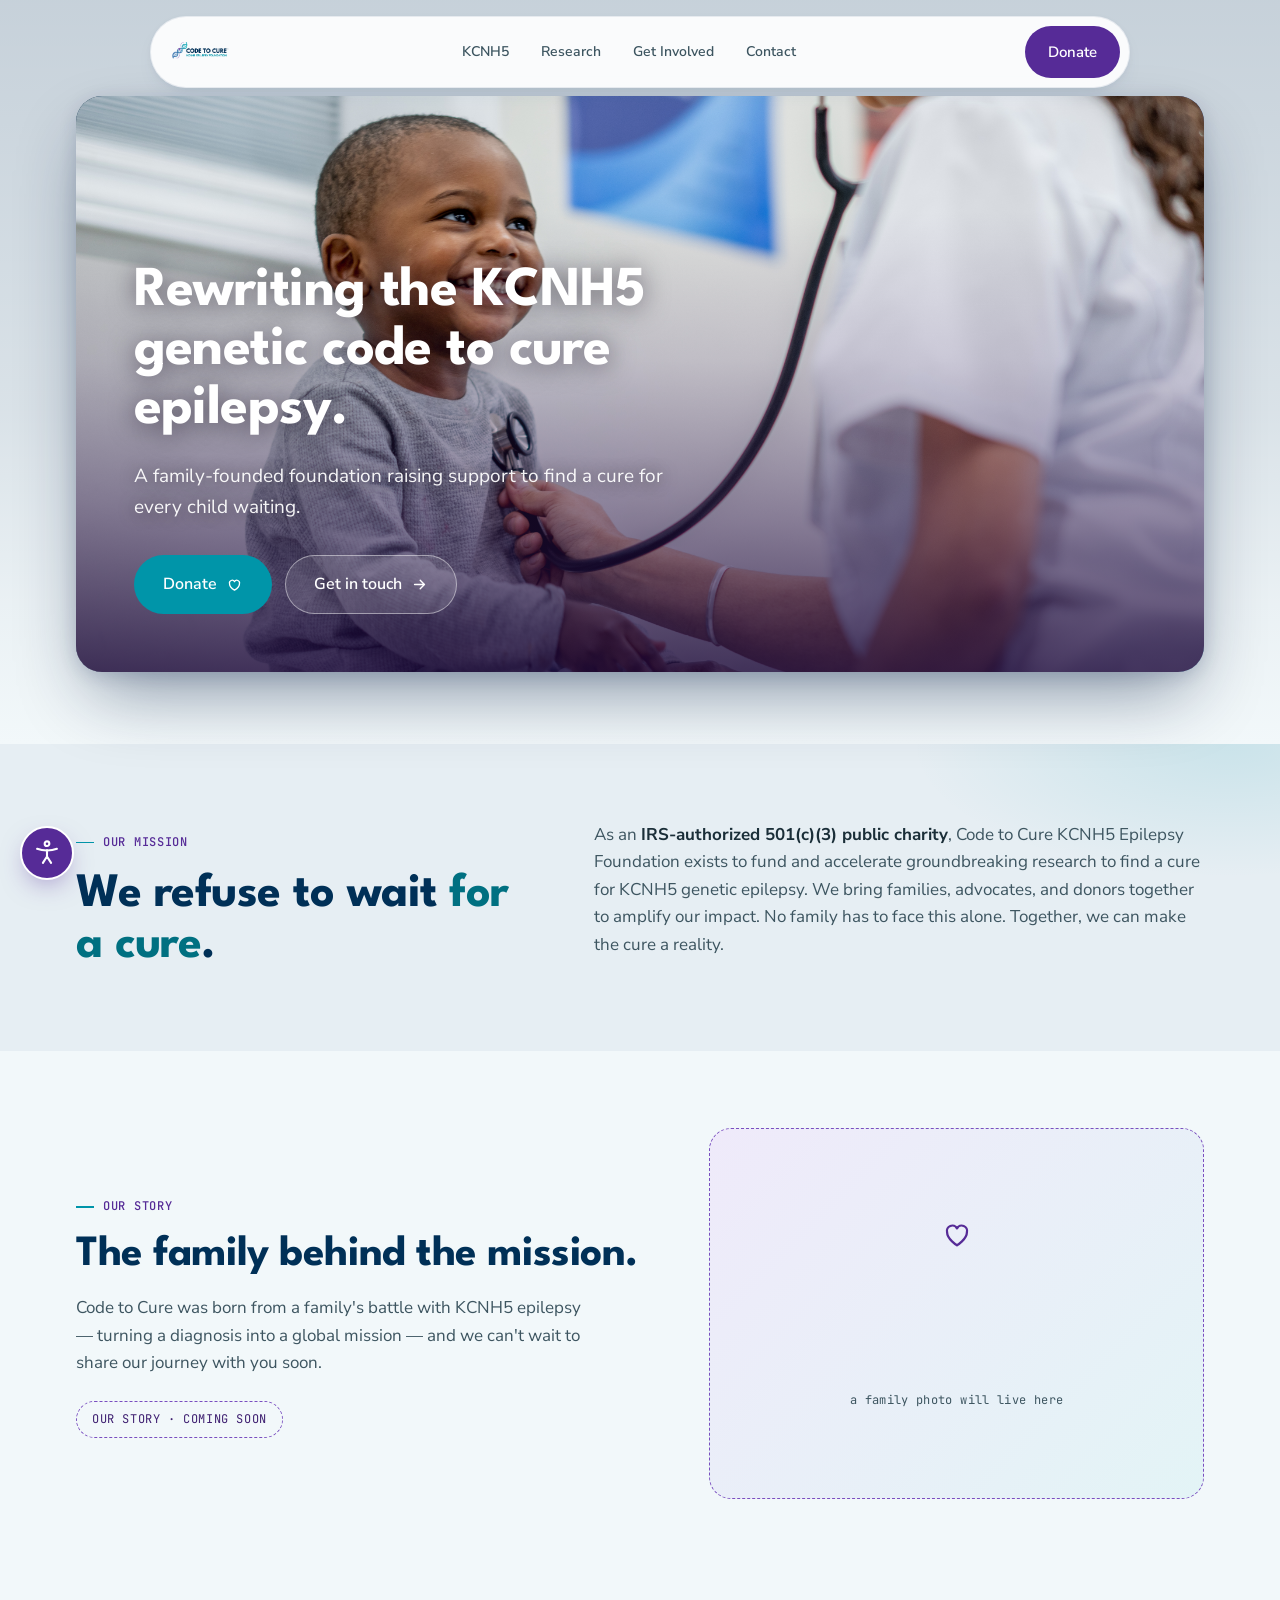
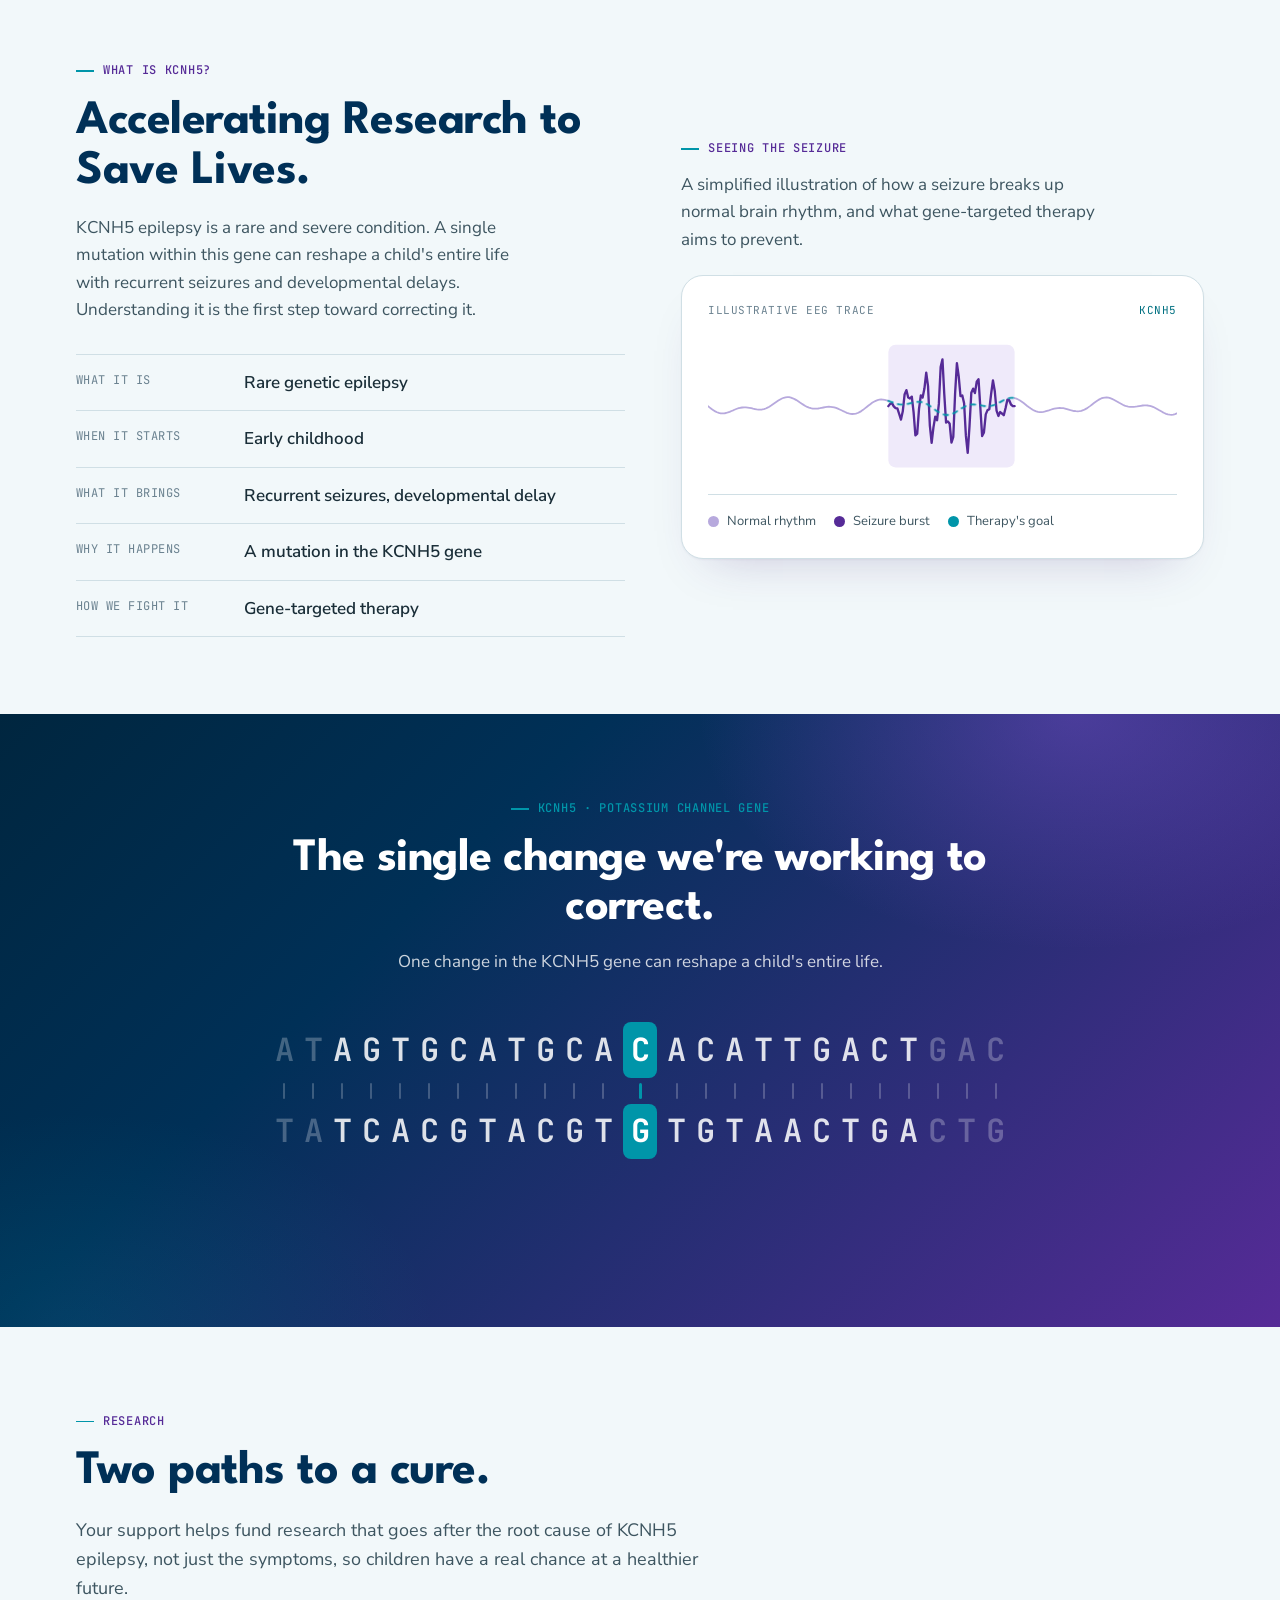
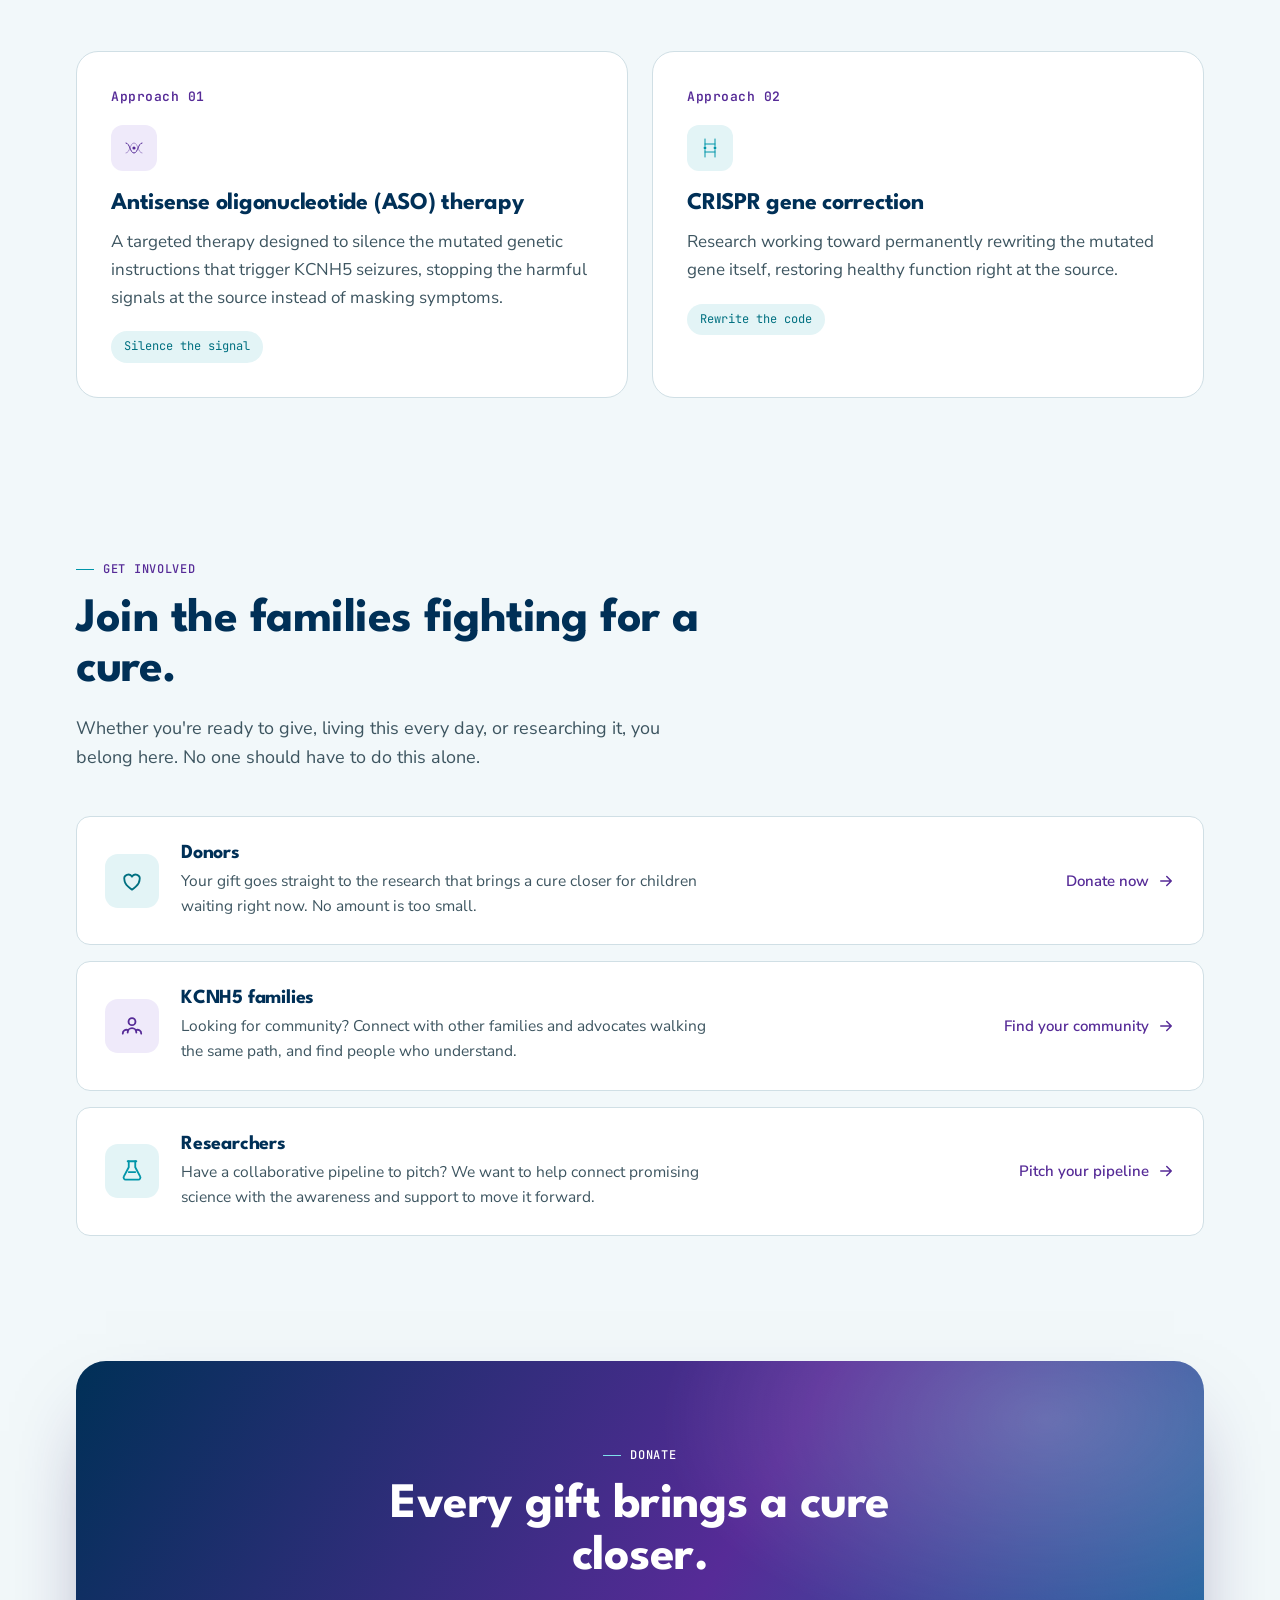
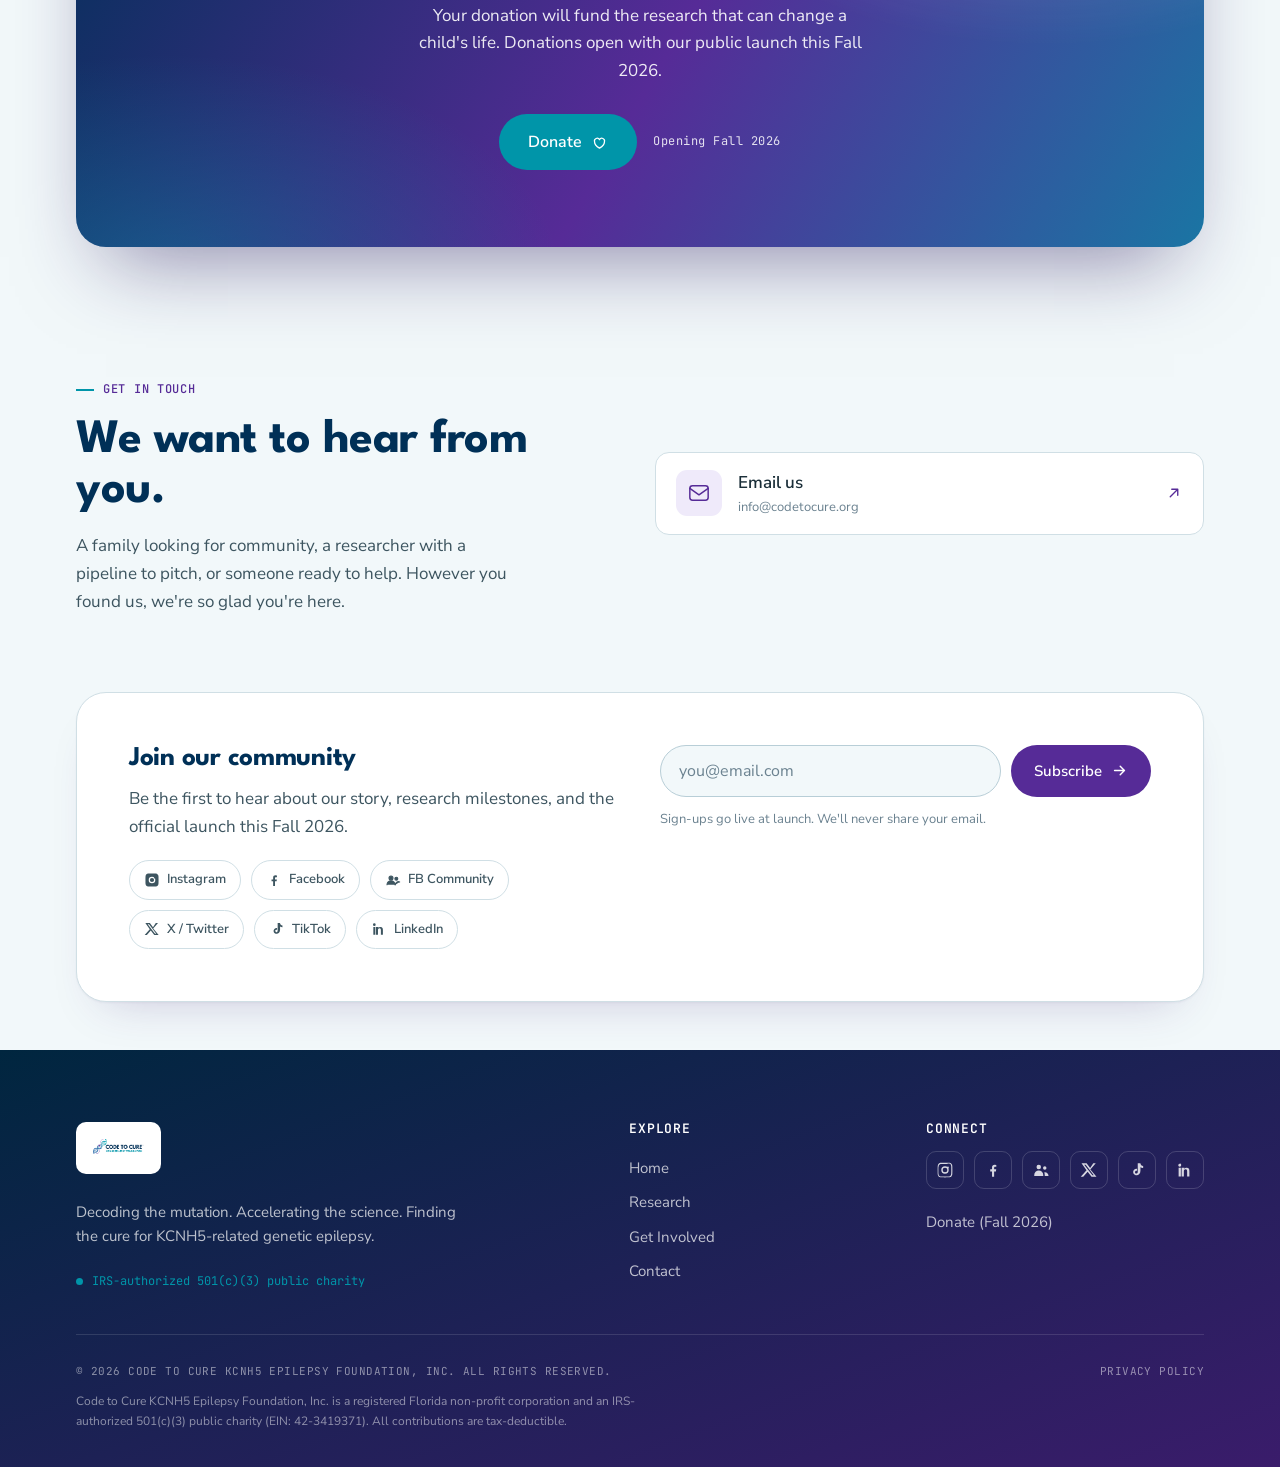
==== commit 9427a712: "Add files via upload" ====
--- a/index.html
+++ b/index.html
@@ -4,17 +4,17 @@
 <meta charset="UTF-8" />
 <meta name="viewport" content="width=device-width, initial-scale=1" />
 <title>Code to Cure KCNH5 Epilepsy Foundation</title>
-<meta name="description" content="Code to Cure KCNH5 Epilepsy Foundation raises awareness and donor support to accelerate gene-targeted research toward a cure for KCNH5-related genetic epilepsy." />
-<meta name="theme-color" content="#3a2070" />
+<meta name="description" content="Code to Cure KCNH5 Epilepsy Foundation funds and accelerates groundbreaking research to find a cure for KCNH5 genetic epilepsy." />
+<meta name="theme-color" content="#0095a9" />
 <meta property="og:title" content="Code to Cure KCNH5 Epilepsy Foundation" />
-<meta property="og:description" content="A single gene change causes KCNH5 epilepsy. We're funding the cure." />
+<meta property="og:description" content="Rewriting the KCNH5 genetic code to cure epilepsy." />
 <meta property="og:type" content="website" />
 <link rel="icon" type="image/png" sizes="32x32" href="assets/favicon-32.png" />
 <link rel="icon" type="image/png" sizes="64x64" href="assets/favicon.png" />
-<link rel="apple-touch-icon" href="assets/apple-touch-icon.png" />
+<link rel="apple-touch-icon" sizes="180x180" href="assets/apple-touch-icon.png" />
 <link rel="preconnect" href="https://fonts.googleapis.com" />
 <link rel="preconnect" href="https://fonts.gstatic.com" crossorigin />
-<link href="https://fonts.googleapis.com/css2?family=Bricolage+Grotesque:opsz,wght@12..96,400;12..96,500;12..96,600;12..96,700;12..96,800&family=Inter:wght@400;500;600;700&family=JetBrains+Mono:wght@400;500;600;700&display=swap" rel="stylesheet" />
+<link href="https://fonts.googleapis.com/css2?family=League+Spartan:wght@400;500;600;700;800&family=Nunito+Sans:ital,opsz,wght@0,6..12,400;0,6..12,600;0,6..12,700;1,6..12,400&family=JetBrains+Mono:wght@400;500;600;700&display=swap" rel="stylesheet" />
 <link rel="stylesheet" href="assets/site.css" />
 </head>
 <body>
@@ -24,7 +24,7 @@
 <div class="nav-shell">
   <nav class="nav" id="nav" aria-label="Primary">
     <a class="brand" href="#top" aria-label="Code to Cure home">
-      <img class="brand-logo" src="assets/logo.jpg" alt="Code to Cure, KCNH5 Epilepsy Foundation" />
+      <img class="brand-logo" src="assets/logo.png" alt="Code to Cure KCNH5 Epilepsy Foundation logo" />
     </a>
     <div class="nav-links">
       <a href="#kcnh5">KCNH5</a>
@@ -50,43 +50,28 @@
 <main id="main">
 <span id="top"></span>
 
-<!-- HERO (full screen) -->
+<!-- HERO (V2 card banner design) -->
 <header class="hero">
-  <img class="hero-photo" src="assets/hero.jpg" alt="A young child being gently examined during a check-up, smiling" onerror="this.remove()" />
-  <div class="hero-shell shell">
-    <div class="hero-content">
-      <h1>A single gene change causes KCNH5 epilepsy. We're funding the <span class="accent">cure</span>.</h1>
-      <p class="lead">A family-founded foundation raising support to find a cure, for every child waiting.</p>
-      <div class="hero-cta">
-        <a class="btn btn-signal btn-lg" href="#join">Donate
-          <span class="ico"><svg viewBox="0 0 24 24" fill="none"><path d="M12 20s-7-4.3-7-9.2A3.8 3.8 0 0 1 12 8a3.8 3.8 0 0 1 7 2.8C19 15.7 12 20 12 20Z" stroke="currentColor" stroke-width="1.8" stroke-linejoin="round"/></svg></span>
-        </a>
-        <a class="btn btn-ghost-light btn-lg" href="#contact">Get in touch
-          <span class="ico"><svg viewBox="0 0 24 24" fill="none"><path d="M5 12h14M13 6l6 6-6 6" stroke="currentColor" stroke-width="2" stroke-linecap="round" stroke-linejoin="round"/></svg></span>
-        </a>
-      </div>
-    </div>
-  </div>
-  <span class="scroll-cue" aria-hidden="true">Scroll<svg viewBox="0 0 24 24" fill="none"><path d="M6 9l6 6 6-6" stroke="currentColor" stroke-width="2" stroke-linecap="round" stroke-linejoin="round"/></svg></span>
+  <div class="shell">
+    <div class="hero-banner reveal">
+      <img class="hero-photo" src="assets/hero.jpg" alt="A young child smiling joyfully, representing the children Code to Cure fights for every day" onerror="this.remove()" />
+      <div class="hero-content">
+        <h1>Rewriting the KCNH5 genetic code to cure epilepsy.</h1>
+        <p class="lead">A family-founded foundation raising support to find a cure for every child waiting.</p>
+        <div class="hero-cta">
+          <a class="btn btn-signal btn-lg" href="#join">Donate
+            <span class="ico"><svg viewBox="0 0 24 24" fill="none" aria-hidden="true"><path d="M12 20s-7-4.3-7-9.2A3.8 3.8 0 0 1 12 8a3.8 3.8 0 0 1 7 2.8C19 15.7 12 20 12 20Z" stroke="currentColor" stroke-width="1.8" stroke-linejoin="round"/></svg></span>
+          </a>
+          <a class="btn btn-ghost-light btn-lg" href="#contact">Get in touch
+            <span class="ico"><svg viewBox="0 0 24 24" fill="none" aria-hidden="true"><path d="M5 12h14M13 6l6 6-6 6" stroke="currentColor" stroke-width="2" stroke-linecap="round" stroke-linejoin="round"/></svg></span>
+          </a>
+        </div>
+      </div>
+    </div>
+  </div>
 </header>
 
-<!-- GENOME: the single change (signature, animated) -->
-<section class="section genome">
-  <div class="shell">
-    <div class="genome-inner">
-      <span class="eyebrow on-dark center">KCNH5 · potassium channel gene</span>
-      <h2>The single change we're working to correct.</h2>
-      <p class="genome-sub">One change in the KCNH5 gene can reshape a child's earliest years.</p>
-      <div class="strip" id="strip"></div>
-      <div class="callout" id="callout">
-        <span class="cline" aria-hidden="true"></span>
-        <span class="clabel">the mutation behind <b>KCNH5</b> epilepsy</span>
-      </div>
-    </div>
-  </div>
-</section>
-
-<!-- MISSION (light band, distinct from the dark genome band above) -->
+<!-- MISSION -->
 <section class="section mission">
   <div class="shell">
     <span class="anchor" id="mission"></span>
@@ -96,9 +81,26 @@
         <h2 style="margin-top:18px;">We refuse to wait <span class="u">for a cure</span>.</h2>
       </div>
       <div>
-        <p class="support">As an <strong>IRS-authorized 501(c)(3) public charity</strong>, we exist to raise awareness for KCNH5 epilepsy and rally the support that brings a cure closer for the children who need it.</p>
-        <p class="support">We bring families, advocates, and donors together, so no family has to face this alone, and so a community's love becomes real progress.</p>
-        <p class="pull">Born from one family's resolve, built for every family waiting.</p>
+        <p class="support">As an <strong>IRS-authorized 501(c)(3) public charity</strong>, Code to Cure KCNH5 Epilepsy Foundation exists to fund and accelerate groundbreaking research to find a cure for KCNH5 genetic epilepsy. We bring families, advocates, and donors together to amplify our impact. No family has to face this alone. Together, we can make the cure a reality.</p>
+      </div>
+    </div>
+  </div>
+</section>
+
+<!-- OUR STORY (right after Mission) -->
+<section class="section">
+  <div class="shell">
+    <span class="anchor" id="story"></span>
+    <div class="story reveal">
+      <div>
+        <span class="eyebrow">Our Story</span>
+        <h2 style="margin-top:16px;">The family behind the mission.</h2>
+        <p>Code to Cure was born from a family's battle with KCNH5 epilepsy — turning a diagnosis into a global mission — and we can't wait to share our journey with you soon.</p>
+        <span class="soon">Our story · coming soon</span>
+      </div>
+      <div class="frame" aria-hidden="true">
+        <svg viewBox="0 0 24 24" fill="none" width="34" height="34"><path d="M12 20s-7-4.3-7-9.2A3.8 3.8 0 0 1 12 8a3.8 3.8 0 0 1 7 2.8C19 15.7 12 20 12 20Z" stroke="currentColor" stroke-width="1.6" stroke-linejoin="round"/></svg>
+        <span class="mono">a family photo will live here</span>
       </div>
     </div>
   </div>
@@ -111,13 +113,13 @@
     <div class="kcnh">
       <div>
         <span class="eyebrow reveal">What is KCNH5?</span>
-        <h2 class="reveal" style="--rd:80ms; margin-top:16px; font-size:clamp(2rem,4vw,3rem);">What our children are up against.</h2>
-        <p class="reveal" style="--rd:140ms; color:var(--ink-2); margin-top:16px; max-width:46ch;">KCNH5 epilepsy is rare and severe. A change in a single gene can reshape a child's earliest years with seizures and developmental delays. Understanding it is the first step toward changing it.</p>
+        <h2 class="reveal" style="--rd:80ms; margin-top:16px; font-size:clamp(2rem,4vw,3rem);">Accelerating Research to Save Lives.</h2>
+        <p class="reveal" style="--rd:140ms; color:var(--ink-2); margin-top:16px; max-width:46ch;">KCNH5 epilepsy is a rare and severe condition. A single mutation within this gene can reshape a child's entire life with recurrent seizures and developmental delays. Understanding it is the first step toward correcting it.</p>
         <div class="spec reveal" style="--rd:200ms;">
           <div class="row"><div class="k">What it is</div><div class="v">Rare genetic epilepsy</div></div>
           <div class="row"><div class="k">When it starts</div><div class="v">Early childhood</div></div>
           <div class="row"><div class="k">What it brings</div><div class="v">Recurrent seizures, developmental delay</div></div>
-          <div class="row"><div class="k">Why it happens</div><div class="v">A change in the KCNH5 gene</div></div>
+          <div class="row"><div class="k">Why it happens</div><div class="v">A mutation in the KCNH5 gene</div></div>
           <div class="row"><div class="k">How we fight it</div><div class="v">Gene-targeted therapy</div></div>
         </div>
       </div>
@@ -138,6 +140,22 @@
   </div>
 </section>
 
+<!-- GENOME: Potassium Channel Gene (moved under KCNH5) -->
+<section class="section genome">
+  <div class="shell">
+    <div class="genome-inner">
+      <span class="eyebrow on-dark center">KCNH5 · potassium channel gene</span>
+      <h2>The single change we're working to correct.</h2>
+      <p class="genome-sub">One change in the KCNH5 gene can reshape a child's entire life.</p>
+      <div class="strip" id="strip" role="img" aria-label="Animated DNA base-pair sequence highlighting the KCNH5 gene mutation at the G base"></div>
+      <div class="callout" id="callout" aria-live="polite">
+        <span class="cline" aria-hidden="true"></span>
+        <span class="clabel">the mutation behind <b>KCNH5</b> epilepsy</span>
+      </div>
+    </div>
+  </div>
+</section>
+
 <!-- RESEARCH -->
 <section class="section">
   <div class="shell">
@@ -152,34 +170,15 @@
         <div class="idx">Approach 01</div>
         <div class="pico" aria-hidden="true"><svg viewBox="0 0 24 24" fill="none" stroke-linecap="round" stroke-linejoin="round"><path d="M4 7c4 0 4 10 8 10s4-10 8-10"/><path d="M4 17c4 0 4-10 8-10s4 10 8 10" opacity="0.45"/><circle cx="12" cy="12" r="1.6" fill="currentColor" stroke="none"/></svg></div>
         <h3>Antisense oligonucleotide (ASO) therapy</h3>
-        <p>A medicine designed to quiet the faulty genetic instructions behind KCNH5 seizures before they ever start, treating the cause instead of masking it.</p>
+        <p>A targeted therapy designed to silence the mutated genetic instructions that trigger KCNH5 seizures, stopping the harmful signals at the source instead of masking symptoms.</p>
         <span class="tag">Silence the signal</span>
       </div>
       <div class="path teal reveal" style="--rd:90ms;">
         <div class="idx">Approach 02</div>
         <div class="pico" aria-hidden="true"><svg viewBox="0 0 24 24" fill="none" stroke-linecap="round" stroke-linejoin="round"><path d="M7 3v7M7 14v7M17 3v7M17 14v7"/><path d="M7 8h10M7 16h10"/><circle cx="7" cy="12" r="1.4" fill="currentColor" stroke="none"/><circle cx="17" cy="12" r="1.4" fill="currentColor" stroke="none"/></svg></div>
         <h3>CRISPR gene correction</h3>
-        <p>Research working toward gently rewriting the changed gene itself, restoring healthy function right where the disorder begins.</p>
+        <p>Research working toward permanently rewriting the mutated gene itself, restoring healthy function right at the source.</p>
         <span class="tag">Rewrite the code</span>
-      </div>
-    </div>
-  </div>
-</section>
-
-<!-- STORY (open layout) -->
-<section class="section">
-  <div class="shell">
-    <span class="anchor" id="story"></span>
-    <div class="story reveal">
-      <div>
-        <span class="eyebrow">Our Story</span>
-        <h2>The family behind the mission.</h2>
-        <p>Every fight for a cure starts with a reason. Ours has names and faces. The full story of how Code to Cure began is on its way, and we can't wait to share it with you.</p>
-        <span class="soon">Our story · coming soon</span>
-      </div>
-      <div class="frame" aria-hidden="true">
-        <svg viewBox="0 0 24 24" fill="none" width="34" height="34"><path d="M12 20s-7-4.3-7-9.2A3.8 3.8 0 0 1 12 8a3.8 3.8 0 0 1 7 2.8C19 15.7 12 20 12 20Z" stroke="currentColor" stroke-width="1.6" stroke-linejoin="round"/></svg>
-        <span class="mono">a family photo will live here</span>
       </div>
     </div>
   </div>
@@ -201,7 +200,7 @@
           <h3>Donors</h3>
           <p>Your gift goes straight to the research that brings a cure closer for children waiting right now. No amount is too small.</p>
         </div>
-        <a class="ivcta" href="#join">Donate now <svg viewBox="0 0 24 24" fill="none"><path d="M5 12h14M13 6l6 6-6 6" stroke="currentColor" stroke-width="2" stroke-linecap="round" stroke-linejoin="round"/></svg></a>
+        <a class="ivcta" href="#join">Donate now <svg viewBox="0 0 24 24" fill="none" aria-hidden="true"><path d="M5 12h14M13 6l6 6-6 6" stroke="currentColor" stroke-width="2" stroke-linecap="round" stroke-linejoin="round"/></svg></a>
       </div>
       <div class="iv reveal" style="--rd:90ms;">
         <span class="ivic" aria-hidden="true"><svg viewBox="0 0 24 24"><path d="M16 18a4 4 0 0 0-8 0"/><circle cx="12" cy="8" r="3.2"/><path d="M3.5 19a3.3 3.3 0 0 1 5-3M20.5 19a3.3 3.3 0 0 0-5-3"/></svg></span>
@@ -209,7 +208,7 @@
           <h3>KCNH5 families</h3>
           <p>Looking for community? Connect with other families and advocates walking the same path, and find people who understand.</p>
         </div>
-        <a class="ivcta" href="#contact">Find your community <svg viewBox="0 0 24 24" fill="none"><path d="M5 12h14M13 6l6 6-6 6" stroke="currentColor" stroke-width="2" stroke-linecap="round" stroke-linejoin="round"/></svg></a>
+        <a class="ivcta" href="#contact">Find your community <svg viewBox="0 0 24 24" fill="none" aria-hidden="true"><path d="M5 12h14M13 6l6 6-6 6" stroke="currentColor" stroke-width="2" stroke-linecap="round" stroke-linejoin="round"/></svg></a>
       </div>
       <div class="iv teal reveal" style="--rd:180ms;">
         <span class="ivic" aria-hidden="true"><svg viewBox="0 0 24 24"><path d="M9 3v5.5L4.5 17a2 2 0 0 0 1.8 3h11.4a2 2 0 0 0 1.8-3L15 8.5V3"/><path d="M8 3h8M9 13h6"/></svg></span>
@@ -217,7 +216,7 @@
           <h3>Researchers</h3>
           <p>Have a collaborative pipeline to pitch? We want to help connect promising science with the awareness and support to move it forward.</p>
         </div>
-        <a class="ivcta" href="#contact">Pitch your pipeline <svg viewBox="0 0 24 24" fill="none"><path d="M5 12h14M13 6l6 6-6 6" stroke="currentColor" stroke-width="2" stroke-linecap="round" stroke-linejoin="round"/></svg></a>
+        <a class="ivcta" href="#contact">Pitch your pipeline <svg viewBox="0 0 24 24" fill="none" aria-hidden="true"><path d="M5 12h14M13 6l6 6-6 6" stroke="currentColor" stroke-width="2" stroke-linecap="round" stroke-linejoin="round"/></svg></a>
       </div>
     </div>
   </div>
@@ -234,7 +233,7 @@
         <p>Your donation will fund the research that can change a child's life. Donations open with our public launch this Fall 2026.</p>
         <div class="donate-row">
           <button type="button" class="btn btn-signal btn-lg" style="cursor:default;">Donate
-            <span class="ico"><svg viewBox="0 0 24 24" fill="none"><path d="M12 20s-7-4.3-7-9.2A3.8 3.8 0 0 1 12 8a3.8 3.8 0 0 1 7 2.8C19 15.7 12 20 12 20Z" stroke="currentColor" stroke-width="1.8" stroke-linejoin="round"/></svg></span>
+            <span class="ico"><svg viewBox="0 0 24 24" fill="none" aria-hidden="true"><path d="M12 20s-7-4.3-7-9.2A3.8 3.8 0 0 1 12 8a3.8 3.8 0 0 1 7 2.8C19 15.7 12 20 12 20Z" stroke="currentColor" stroke-width="1.8" stroke-linejoin="round"/></svg></span>
           </button>
           <span class="donate-note">Opening Fall 2026</span>
         </div>
@@ -243,7 +242,7 @@
   </div>
 </section>
 
-<!-- CONTACT -->
+<!-- CONTACT (email only — socials moved to Join our community) -->
 <section class="section">
   <div class="shell">
     <span class="anchor" id="contact"></span>
@@ -254,44 +253,60 @@
         <p class="reveal" style="--rd:140ms; color:var(--ink-2); margin-top:16px; max-width:44ch;">A family looking for community, a researcher with a pipeline to pitch, or someone ready to help. However you found us, we're so glad you're here.</p>
       </div>
       <div class="channels reveal" style="--rd:160ms;">
-        <a class="channel" href="https://www.instagram.com/codetocureorg" target="_blank" rel="noopener">
-          <span class="ci"><svg viewBox="0 0 24 24" fill="none" stroke="#562b97" stroke-width="1.6"><rect x="3" y="3" width="18" height="18" rx="5"/><circle cx="12" cy="12" r="4"/><circle cx="17.2" cy="6.8" r="1.1" fill="#562b97" stroke="none"/></svg></span>
-          <span><span class="t">Instagram</span><span class="s">@codetocureorg</span></span>
-          <svg class="arr" viewBox="0 0 24 24" fill="none"><path d="M7 17L17 7M9 7h8v8" stroke="currentColor" stroke-width="1.8" stroke-linecap="round" stroke-linejoin="round"/></svg>
+        <a class="channel" href="mailto:info@codetocure.org">
+          <span class="ci"><svg viewBox="0 0 24 24" fill="none" stroke="var(--purple)" stroke-width="1.6" stroke-linecap="round" stroke-linejoin="round" aria-hidden="true"><rect x="2" y="4" width="20" height="16" rx="3"/><path d="M2 7l10 7 10-7"/></svg></span>
+          <span><span class="t">Email us</span><span class="s">info@codetocure.org</span></span>
+          <svg class="arr" viewBox="0 0 24 24" fill="none" aria-hidden="true"><path d="M7 17L17 7M9 7h8v8" stroke="currentColor" stroke-width="1.8" stroke-linecap="round" stroke-linejoin="round"/></svg>
         </a>
-        <a class="channel" href="https://www.facebook.com/people/Code-to-Cure/61590799396182/" target="_blank" rel="noopener">
-          <span class="ci"><svg viewBox="0 0 24 24" fill="#562b97"><path d="M13.5 21v-7h2.4l.4-2.9h-2.8V9.2c0-.84.26-1.42 1.47-1.42h1.43V5.18A20 20 0 0 0 14.2 5c-2.07 0-3.5 1.27-3.5 3.6v2.5H8.3V14h2.4v7h2.8Z"/></svg></span>
-          <span><span class="t">Facebook</span><span class="s">Follow our page</span></span>
-          <svg class="arr" viewBox="0 0 24 24" fill="none"><path d="M7 17L17 7M9 7h8v8" stroke="currentColor" stroke-width="1.8" stroke-linecap="round" stroke-linejoin="round"/></svg>
-        </a>
-        <a class="channel" href="https://www.facebook.com/groups/250204047029924" target="_blank" rel="noopener">
-          <span class="ci"><svg viewBox="0 0 24 24" fill="none" stroke="#562b97" stroke-width="1.6" stroke-linecap="round" stroke-linejoin="round"><circle cx="9" cy="9" r="3"/><path d="M3 19a6 6 0 0 1 12 0"/><circle cx="17" cy="10" r="2.2"/><path d="M15.5 19a4.5 4.5 0 0 1 6.5-4"/></svg></span>
-          <span><span class="t">Facebook Group</span><span class="s">Connect with families</span></span>
-          <svg class="arr" viewBox="0 0 24 24" fill="none"><path d="M7 17L17 7M9 7h8v8" stroke="currentColor" stroke-width="1.8" stroke-linecap="round" stroke-linejoin="round"/></svg>
-        </a>
-      </div>
-    </div>
-  </div>
-</section>
-
-<!-- SIGNUP -->
+      </div>
+    </div>
+  </div>
+</section>
+
+<!-- JOIN OUR COMMUNITY (email signup + socials) -->
 <section class="section-tight" style="padding-top:0;">
   <div class="shell">
     <span class="anchor" id="family"></span>
     <div class="signup reveal">
       <div>
-        <h3>Join our family</h3>
-        <p class="sd">Be the first to hear about our story, milestones, and our launch this Fall 2026.</p>
+        <h3>Join our community</h3>
+        <p class="sd">Be the first to hear about our story, research milestones, and the official launch this Fall 2026.</p>
+        <div class="community-socials">
+          <a href="https://www.instagram.com/codetocureorg" target="_blank" rel="noopener" aria-label="Code to Cure on Instagram">
+            <svg viewBox="0 0 24 24" aria-hidden="true"><path d="M12 2.2c3.2 0 3.6 0 4.85.07 1.17.05 1.8.25 2.23.41.56.22.96.48 1.38.9.42.42.68.82.9 1.38.16.42.36 1.06.41 2.23.06 1.27.07 1.65.07 4.85s0 3.58-.07 4.85c-.05 1.17-.25 1.8-.41 2.23-.22.56-.48.96-.9 1.38-.42.42-.82.68-1.38.9-.42.16-1.06.36-2.23.41-1.27.06-1.65.07-4.85.07s-3.58 0-4.85-.07c-1.17-.05-1.8-.25-2.23-.41a3.7 3.7 0 0 1-1.38-.9 3.7 3.7 0 0 1-.9-1.38c-.16-.42-.36-1.06-.41-2.23C2.2 15.58 2.2 15.2 2.2 12s0-3.58.07-4.85c.05-1.17.25-1.8.41-2.23.22-.56.48-.96.9-1.38.42-.42.82-.68 1.38-.9.42-.16 1.06-.36 2.23-.41C8.42 2.2 8.8 2.2 12 2.2Zm0 4.86A4.94 4.94 0 1 0 12 16.94 4.94 4.94 0 0 0 12 7.06Zm0 1.8a3.14 3.14 0 1 1 0 6.28 3.14 3.14 0 0 1 0-6.28Zm5.13-.33a1.15 1.15 0 1 1-2.3 0 1.15 1.15 0 0 1 2.3 0Z"/></svg>
+            Instagram
+          </a>
+          <a href="https://www.facebook.com/people/Code-to-Cure/61590799396182/" target="_blank" rel="noopener" aria-label="Code to Cure on Facebook">
+            <svg viewBox="0 0 24 24" aria-hidden="true"><path d="M13.5 21v-7h2.4l.4-2.9h-2.8V9.2c0-.84.26-1.42 1.47-1.42h1.43V5.18A20 20 0 0 0 14.2 5c-2.07 0-3.5 1.27-3.5 3.6v2.5H8.3V14h2.4v7h2.8Z"/></svg>
+            Facebook
+          </a>
+          <a href="https://www.facebook.com/groups/250204047029924" target="_blank" rel="noopener" aria-label="Code to Cure KCNH5 Families Facebook Group">
+            <svg viewBox="0 0 24 24" fill="none" stroke="currentColor" stroke-width="1.6" stroke-linecap="round" stroke-linejoin="round" aria-hidden="true"><circle cx="9" cy="9" r="3"/><path d="M3 19a6 6 0 0 1 12 0"/><circle cx="17" cy="10" r="2.2"/><path d="M15.5 19a4.5 4.5 0 0 1 6.5-4"/></svg>
+            FB Community
+          </a>
+          <a href="https://x.com/codetocureorg" target="_blank" rel="noopener" aria-label="Code to Cure on X (formerly Twitter)">
+            <svg viewBox="0 0 24 24" aria-hidden="true"><path d="M17.7 3h3.3l-7.2 8.2L22 21h-6.6l-5.2-6.8L4.3 21H1l7.7-8.8L2 3h6.8l4.7 6.2L17.7 3Zm-1.16 16h1.83L7.5 4.9H5.55L16.54 19Z"/></svg>
+            X / Twitter
+          </a>
+          <a href="https://www.tiktok.com/@codetocure" target="_blank" rel="noopener" aria-label="Code to Cure on TikTok">
+            <svg viewBox="0 0 24 24" aria-hidden="true"><path d="M16.5 3c.3 2.2 1.55 3.6 3.7 3.74v2.5c-1.25.12-2.34-.28-3.6-1.04v4.96c0 4.3-3.2 6.6-6.3 5.86-3.34-.8-4.44-4.86-2.2-7.2 1-1.05 2.5-1.5 4-1.27v2.6c-.4-.13-.83-.16-1.26-.05-1.1.27-1.7 1.35-1.4 2.42.3 1.1 1.74 1.6 2.74.85.62-.46.82-1.12.82-2.06V3h3.3Z"/></svg>
+            TikTok
+          </a>
+          <a href="https://www.linkedin.com/company/code-to-cure-org/" target="_blank" rel="noopener" aria-label="Code to Cure on LinkedIn">
+            <svg viewBox="0 0 24 24" aria-hidden="true"><path d="M4.98 3.5A2 2 0 1 1 5 7.5a2 2 0 0 1-.02-4ZM3.5 9h3v11.5h-3V9Zm5 0h2.87v1.57h.04c.4-.76 1.38-1.57 2.84-1.57 3.04 0 3.6 2 3.6 4.6v6.9h-3v-6.12c0-1.46-.03-3.34-2.03-3.34-2.03 0-2.34 1.59-2.34 3.23v6.23h-3V9Z"/></svg>
+            LinkedIn
+          </a>
+        </div>
       </div>
       <form id="subscribe" novalidate>
         <div class="field">
           <input id="email" name="email" type="email" placeholder="you@email.com" autocomplete="email" required aria-label="Email address" />
           <button class="btn btn-purple" type="submit">Subscribe
-            <span class="ico"><svg viewBox="0 0 24 24" fill="none"><path d="M5 12h14M13 6l6 6-6 6" stroke="#fff" stroke-width="2" stroke-linecap="round" stroke-linejoin="round"/></svg></span>
+            <span class="ico"><svg viewBox="0 0 24 24" fill="none" aria-hidden="true"><path d="M5 12h14M13 6l6 6-6 6" stroke="#fff" stroke-width="2" stroke-linecap="round" stroke-linejoin="round"/></svg></span>
           </button>
         </div>
         <p class="formnote">Sign-ups go live at launch. We'll never share your email.</p>
-        <p class="ok" id="ok"><svg viewBox="0 0 24 24" fill="none"><path d="M5 13l4 4L19 7" stroke="currentColor" stroke-width="2" stroke-linecap="round" stroke-linejoin="round"/></svg> You're on the list. We'll be in touch.</p>
+        <p class="ok" id="ok"><svg viewBox="0 0 24 24" fill="none" aria-hidden="true"><path d="M5 13l4 4L19 7" stroke="currentColor" stroke-width="2" stroke-linecap="round" stroke-linejoin="round"/></svg> You're on the list. We'll be in touch.</p>
       </form>
     </div>
   </div>
@@ -304,7 +319,7 @@
   <div class="shell">
     <div class="foot-top">
       <div>
-        <a class="foot-brand" href="#top" aria-label="Code to Cure home"><img class="foot-logo" src="assets/logo.jpg" alt="Code to Cure, KCNH5 Epilepsy Foundation" /></a>
+        <a class="foot-brand" href="#top" aria-label="Code to Cure home"><img class="foot-logo" src="assets/logo.png" alt="Code to Cure KCNH5 Epilepsy Foundation logo" /></a>
         <p class="foot-tag">Decoding the mutation. Accelerating the science. Finding the cure for KCNH5-related genetic epilepsy.</p>
         <span class="foot-status"><span class="dot"></span> IRS-authorized 501(c)(3) public charity</span>
       </div>
@@ -318,12 +333,12 @@
       <div class="foot-col">
         <h4>Connect</h4>
         <div class="socials">
-          <a href="https://www.instagram.com/codetocureorg" target="_blank" rel="noopener" aria-label="Instagram"><svg viewBox="0 0 24 24"><path d="M12 2.2c3.2 0 3.6 0 4.85.07 1.17.05 1.8.25 2.23.41.56.22.96.48 1.38.9.42.42.68.82.9 1.38.16.42.36 1.06.41 2.23.06 1.27.07 1.65.07 4.85s0 3.58-.07 4.85c-.05 1.17-.25 1.8-.41 2.23-.22.56-.48.96-.9 1.38-.42.42-.82.68-1.38.9-.42.16-1.06.36-2.23.41-1.27.06-1.65.07-4.85.07s-3.58 0-4.85-.07c-1.17-.05-1.8-.25-2.23-.41a3.7 3.7 0 0 1-1.38-.9 3.7 3.7 0 0 1-.9-1.38c-.16-.42-.36-1.06-.41-2.23C2.2 15.58 2.2 15.2 2.2 12s0-3.58.07-4.85c.05-1.17.25-1.8.41-2.23.22-.56.48-.96.9-1.38.42-.42.82-.68 1.38-.9.42-.16 1.06-.36 2.23-.41C8.42 2.2 8.8 2.2 12 2.2Zm0 4.86A4.94 4.94 0 1 0 12 16.94 4.94 4.94 0 0 0 12 7.06Zm0 1.8a3.14 3.14 0 1 1 0 6.28 3.14 3.14 0 0 1 0-6.28Zm5.13-.33a1.15 1.15 0 1 1-2.3 0 1.15 1.15 0 0 1 2.3 0Z"/></svg></a>
-          <a href="https://www.facebook.com/people/Code-to-Cure/61590799396182/" target="_blank" rel="noopener" aria-label="Facebook"><svg viewBox="0 0 24 24"><path d="M13.5 21v-7h2.4l.4-2.9h-2.8V9.2c0-.84.26-1.42 1.47-1.42h1.43V5.18A20 20 0 0 0 14.2 5c-2.07 0-3.5 1.27-3.5 3.6v2.5H8.3V14h2.4v7h2.8Z"/></svg></a>
-          <a href="https://www.facebook.com/groups/250204047029924" target="_blank" rel="noopener" aria-label="Facebook Group"><svg viewBox="0 0 24 24"><path d="M9 11a3 3 0 1 0 0-6 3 3 0 0 0 0 6Zm8 .5a2.3 2.3 0 1 0 0-4.6 2.3 2.3 0 0 0 0 4.6ZM3 18.5a6 6 0 0 1 12 0V20H3v-1.5Zm13.2-3.2A4.5 4.5 0 0 1 22 19.5V20h-5v-1.5c0-1.2-.32-2.33-.8-3.2Z"/></svg></a>
-          <a href="https://x.com/codetocureorg" target="_blank" rel="noopener" aria-label="X"><svg viewBox="0 0 24 24"><path d="M17.7 3h3.3l-7.2 8.2L22 21h-6.6l-5.2-6.8L4.3 21H1l7.7-8.8L2 3h6.8l4.7 6.2L17.7 3Zm-1.16 16h1.83L7.5 4.9H5.55L16.54 19Z"/></svg></a>
-          <a href="https://www.tiktok.com/@codetocure" target="_blank" rel="noopener" aria-label="TikTok"><svg viewBox="0 0 24 24"><path d="M16.5 3c.3 2.2 1.55 3.6 3.7 3.74v2.5c-1.25.12-2.34-.28-3.6-1.04v4.96c0 4.3-3.2 6.6-6.3 5.86-3.34-.8-4.44-4.86-2.2-7.2 1-1.05 2.5-1.5 4-1.27v2.6c-.4-.13-.83-.16-1.26-.05-1.1.27-1.7 1.35-1.4 2.42.3 1.1 1.74 1.6 2.74.85.62-.46.82-1.12.82-2.06V3h3.3Z"/></svg></a>
-          <a href="https://www.linkedin.com/company/code-to-cure-org/" target="_blank" rel="noopener" aria-label="LinkedIn"><svg viewBox="0 0 24 24"><path d="M4.98 3.5A2 2 0 1 1 5 7.5a2 2 0 0 1-.02-4ZM3.5 9h3v11.5h-3V9Zm5 0h2.87v1.57h.04c.4-.76 1.38-1.57 2.84-1.57 3.04 0 3.6 2 3.6 4.6v6.9h-3v-6.12c0-1.46-.03-3.34-2.03-3.34-2.03 0-2.34 1.59-2.34 3.23v6.23h-3V9Z"/></svg></a>
+          <a href="https://www.instagram.com/codetocureorg" target="_blank" rel="noopener" aria-label="Code to Cure on Instagram"><svg viewBox="0 0 24 24"><path d="M12 2.2c3.2 0 3.6 0 4.85.07 1.17.05 1.8.25 2.23.41.56.22.96.48 1.38.9.42.42.68.82.9 1.38.16.42.36 1.06.41 2.23.06 1.27.07 1.65.07 4.85s0 3.58-.07 4.85c-.05 1.17-.25 1.8-.41 2.23-.22.56-.48.96-.9 1.38-.42.42-.82.68-1.38.9-.42.16-1.06.36-2.23.41-1.27.06-1.65.07-4.85.07s-3.58 0-4.85-.07c-1.17-.05-1.8-.25-2.23-.41a3.7 3.7 0 0 1-1.38-.9 3.7 3.7 0 0 1-.9-1.38c-.16-.42-.36-1.06-.41-2.23C2.2 15.58 2.2 15.2 2.2 12s0-3.58.07-4.85c.05-1.17.25-1.8.41-2.23.22-.56.48-.96.9-1.38.42-.42.82-.68 1.38-.9.42-.16 1.06-.36 2.23-.41C8.42 2.2 8.8 2.2 12 2.2Zm0 1.8c-3.14 0-3.51.01-4.75.07-.9.04-1.38.19-1.7.32-.43.16-.74.36-1.06.68-.32.32-.52.63-.68 1.06-.13.32-.28.8-.32 1.7C3.21 8.49 3.2 8.86 3.2 12s.01 3.51.07 4.75c.04.9.19 1.38.32 1.7.16.43.36.74.68 1.06.32.32.63.52 1.06.68.32.13.8.28 1.7.32 1.24.06 1.61.07 4.75.07s3.51-.01 4.75-.07c.9-.04 1.38-.19 1.7-.32.43-.16.74-.36 1.06-.68.32-.32.52-.63.68-1.06.13-.32.28-.8.32-1.7.06-1.24.07-1.61.07-4.75s-.01-3.51-.07-4.75c-.04-.9-.19-1.38-.32-1.7a2.85 2.85 0 0 0-.68-1.06 2.85 2.85 0 0 0-1.06-.68c-.32-.13-.8-.28-1.7-.32C15.51 4.01 15.14 4 12 4Zm0 3.06A4.94 4.94 0 1 1 12 16.94 4.94 4.94 0 0 1 12 7.06Zm0 1.8a3.14 3.14 0 1 0 0 6.28 3.14 3.14 0 0 0 0-6.28Zm5.13-.33a1.15 1.15 0 1 1-2.3 0 1.15 1.15 0 0 1 2.3 0Z"/></svg></a>
+          <a href="https://www.facebook.com/people/Code-to-Cure/61590799396182/" target="_blank" rel="noopener" aria-label="Code to Cure on Facebook"><svg viewBox="0 0 24 24"><path d="M13.5 21v-7h2.4l.4-2.9h-2.8V9.2c0-.84.26-1.42 1.47-1.42h1.43V5.18A20 20 0 0 0 14.2 5c-2.07 0-3.5 1.27-3.5 3.6v2.5H8.3V14h2.4v7h2.8Z"/></svg></a>
+          <a href="https://www.facebook.com/groups/250204047029924" target="_blank" rel="noopener" aria-label="Code to Cure KCNH5 Families Facebook Group"><svg viewBox="0 0 24 24"><path d="M9 11a3 3 0 1 0 0-6 3 3 0 0 0 0 6Zm8 .5a2.3 2.3 0 1 0 0-4.6 2.3 2.3 0 0 0 0 4.6ZM3 18.5a6 6 0 0 1 12 0V20H3v-1.5Zm13.2-3.2A4.5 4.5 0 0 1 22 19.5V20h-5v-1.5c0-1.2-.32-2.33-.8-3.2Z"/></svg></a>
+          <a href="https://x.com/codetocureorg" target="_blank" rel="noopener" aria-label="Code to Cure on X (formerly Twitter)"><svg viewBox="0 0 24 24"><path d="M17.7 3h3.3l-7.2 8.2L22 21h-6.6l-5.2-6.8L4.3 21H1l7.7-8.8L2 3h6.8l4.7 6.2L17.7 3Zm-1.16 16h1.83L7.5 4.9H5.55L16.54 19Z"/></svg></a>
+          <a href="https://www.tiktok.com/@codetocure" target="_blank" rel="noopener" aria-label="Code to Cure on TikTok"><svg viewBox="0 0 24 24"><path d="M16.5 3c.3 2.2 1.55 3.6 3.7 3.74v2.5c-1.25.12-2.34-.28-3.6-1.04v4.96c0 4.3-3.2 6.6-6.3 5.86-3.34-.8-4.44-4.86-2.2-7.2 1-1.05 2.5-1.5 4-1.27v2.6c-.4-.13-.83-.16-1.26-.05-1.1.27-1.7 1.35-1.4 2.42.3 1.1 1.74 1.6 2.74.85.62-.46.82-1.12.82-2.06V3h3.3Z"/></svg></a>
+          <a href="https://www.linkedin.com/company/code-to-cure-org/" target="_blank" rel="noopener" aria-label="Code to Cure on LinkedIn"><svg viewBox="0 0 24 24"><path d="M4.98 3.5A2 2 0 1 1 5 7.5a2 2 0 0 1-.02-4ZM3.5 9h3v11.5h-3V9Zm5 0h2.87v1.57h.04c.4-.76 1.38-1.57 2.84-1.57 3.04 0 3.6 2 3.6 4.6v6.9h-3v-6.12c0-1.46-.03-3.34-2.03-3.34-2.03 0-2.34 1.59-2.34 3.23v6.23h-3V9Z"/></svg></a>
         </div>
         <a href="#join">Donate (Fall 2026)</a>
       </div>
@@ -361,6 +376,25 @@
   <p class="a11y-note">Your settings are saved on this device.</p>
 </div>
 
+<!-- Community socials styles + signup layout tweaks -->
+<style>
+  .community-socials {
+    display: flex; flex-wrap: wrap; gap: 10px; margin-top: 20px;
+  }
+  .community-socials a {
+    display: inline-flex; align-items: center; gap: 7px;
+    font-size: 13px; font-weight: 600; color: var(--ink-2);
+    background: var(--surface); border: 1px solid var(--line);
+    border-radius: var(--r-pill); padding: 8px 14px;
+    transition: border-color .25s, color .25s, background .25s;
+  }
+  .community-socials a:hover {
+    border-color: var(--signal); color: var(--signal-deep); background: var(--signal-tint);
+  }
+  .community-socials a svg { width: 16px; height: 16px; fill: currentColor; flex: 0 0 auto; }
+  .signup { align-items: start; }
+</style>
+
 <script src="assets/site.js"></script>
 </body>
 </html>
--- a/assets/site.css
+++ b/assets/site.css
@@ -1,12 +1,12 @@
   :root {
-    /* warm, light surfaces */
-    --paper: #faf4ea;          /* warm ivory */
-    --surface: #fffdf8;        /* warm white card */
-    --ink: #3b332b;            /* warm charcoal body text */
-    --ink-2: #5e5448;          /* warm secondary text */
-    --muted: #8a7e6f;          /* warm muted */
-    --line: #ece1d1;
-    --line-2: #ddcfba;
+    /* cool, light surfaces */
+    --paper: #f2f8fa;          /* cool light teal-white */
+    --surface: #ffffff;        /* white card */
+    --ink: #1a2e38;            /* cool dark text */
+    --ink-2: #3d5560;          /* cool secondary text */
+    --muted: #6b8290;          /* cool muted */
+    --line: #d0dfe5;
+    --line-2: #b8ced7;
 
     /* brand trio: titles, headlines, accents, details */
     --navy: #003057;
@@ -19,10 +19,10 @@
     --teal-deep: #007081;
     --teal-tint: #e3f4f6;
 
-    /* signal: warm highlight (gene variant + donate) */
-    --signal: #f4a623;
-    --signal-deep: #d98a08;
-    --signal-tint: #fdeed2;
+    /* signal: teal highlight (gene variant + donate) */
+    --signal: #0095a9;
+    --signal-deep: #007081;
+    --signal-tint: #e3f4f6;
 
     /* gradient stops + hero accent */
     --g-navy: #003057;
@@ -44,7 +44,7 @@
   * { box-sizing: border-box; margin: 0; padding: 0; }
   html { scroll-behavior: smooth; -webkit-text-size-adjust: 100%; scroll-padding-top: 94px; }
   body {
-    font-family: "Inter", system-ui, sans-serif;
+    font-family: "Nunito Sans", "Gotham", "Century Gothic", system-ui, sans-serif;
     background: var(--paper);
     color: var(--ink);
     line-height: 1.62;
@@ -52,20 +52,20 @@
     -webkit-font-smoothing: antialiased;
     overflow-x: hidden;
   }
-  ::selection { background: var(--signal); color: #2a1700; }
+  ::selection { background: var(--signal); color: #fff; }
   a { color: inherit; text-decoration: none; }
   img, svg { display: block; max-width: 100%; }
 
   h1, h2, h3, h4 {
-    font-family: "Bricolage Grotesque", system-ui, sans-serif;
-    font-weight: 700; line-height: 1.05; letter-spacing: -0.02em;
+    font-family: "League Spartan", system-ui, sans-serif;
+    font-weight: 700; line-height: 1.05; letter-spacing: -0.01em;
     color: var(--navy); font-optical-sizing: auto;
   }
   .mono { font-family: "JetBrains Mono", monospace; }
 
   .shell { width: 100%; max-width: var(--maxw); margin: 0 auto; padding: 0 26px; }
-  .section { padding: clamp(60px, 8.5vw, 112px) 0; position: relative; }
-  .section-tight { padding: clamp(36px, 5.5vw, 64px) 0; }
+  .section { padding: clamp(44px, 6vw, 80px) 0; position: relative; }
+  .section-tight { padding: clamp(28px, 4vw, 48px) 0; }
 
   .skip { position: absolute; left: -999px; top: 0; background: var(--ink); color:#fff; padding: 10px 16px; border-radius: 0 0 10px 0; z-index: 400; }
   .skip:focus { left: 0; }
@@ -83,15 +83,15 @@
   /* ---------- buttons ---------- */
   .btn {
     display: inline-flex; align-items: center; gap: 9px;
-    font-family: "Inter", sans-serif; font-weight: 600; font-size: 15px;
+    font-family: "Nunito Sans", sans-serif; font-weight: 600; font-size: 15px;
     padding: 13px 22px; border-radius: var(--r-pill); border: 1.5px solid transparent; cursor: pointer;
     transition: transform .25s var(--ease), background .25s var(--ease), box-shadow .25s var(--ease), border-color .25s var(--ease);
     white-space: nowrap;
   }
   .btn .ico { width: 17px; height: 17px; display: grid; place-items: center; }
   .btn .ico svg { width: 17px; height: 17px; }
-  .btn-signal { background: var(--signal); color: #2a1700; }
-  .btn-signal:hover { transform: translateY(-2px); box-shadow: 0 14px 30px -12px rgba(244,166,35,.6); }
+  .btn-signal { background: var(--signal); color: #fff; }
+  .btn-signal:hover { transform: translateY(-2px); box-shadow: 0 14px 30px -12px rgba(0,149,169,.6); }
   .btn-purple { background: var(--purple); color: #fff; }
   .btn-purple:hover { transform: translateY(-2px); background: var(--purple-deep); }
   .btn-ghost-light { background: rgba(255,255,255,.12); color: #fff; border-color: rgba(255,255,255,.45); }
@@ -105,59 +105,67 @@
   .nav {
     width: 100%; max-width: 980px; display: flex; align-items: center; justify-content: space-between; gap: 16px;
     padding: 9px 9px 9px 18px; border-radius: var(--r-pill);
-    background: transparent; border: 1px solid transparent; box-shadow: none;
-    backdrop-filter: none; -webkit-backdrop-filter: none;
-    transition: background .45s var(--ease), box-shadow .45s var(--ease), border-color .45s var(--ease), backdrop-filter .45s var(--ease);
-    animation: navIn 1s var(--ease) .2s both;
-  }
-  @keyframes navIn { from { opacity: 0; transform: translateY(-16px); } to { opacity: 1; transform: none; } }
+    background: rgba(255,255,255,.9); border: 1px solid rgba(0,48,87,.08);
+    box-shadow: 0 2px 6px rgba(0,40,80,.05), 0 10px 28px -14px rgba(0,80,120,.16);
+    backdrop-filter: blur(18px) saturate(1.4); -webkit-backdrop-filter: blur(18px) saturate(1.4);
+    transition: box-shadow .45s var(--ease);
+    animation: navIn .8s var(--ease) .1s both;
+  }
+  @keyframes navIn { from { opacity: 0; transform: translateY(-14px); } to { opacity: 1; transform: none; } }
   .nav.scrolled {
-    background: rgba(255,255,255,.9); border-color: rgba(70,40,120,.1);
-    box-shadow: 0 2px 6px rgba(60,40,90,.06), 0 14px 34px -18px rgba(70,40,120,.34);
-    backdrop-filter: blur(18px) saturate(1.5); -webkit-backdrop-filter: blur(18px) saturate(1.5);
+    box-shadow: 0 2px 8px rgba(0,40,80,.07), 0 16px 38px -18px rgba(0,80,120,.26);
   }
   .brand { display: inline-flex; align-items: center; }
-  .brand-logo { height: 38px; width: auto; display: block; background: #fff; padding: 5px 8px; border-radius: 10px; box-shadow: 0 2px 10px rgba(20,10,40,.16); transition: box-shadow .45s var(--ease); }
-  .nav.scrolled .brand-logo { box-shadow: none; }
+  .brand-logo { height: 42px; width: auto; display: block; transition: opacity .25s var(--ease); }
+  .brand-logo:hover { opacity: .85; }
   .nav-links { display: flex; gap: 4px; }
-  .nav-links a { font-size: 14px; font-weight: 500; color: rgba(255,255,255,.92); padding: 9px 14px; border-radius: var(--r-pill); transition: background .25s, color .25s; text-shadow: 0 1px 8px rgba(0,0,0,.4); }
-  .nav-links a:hover { background: rgba(255,255,255,.16); }
-  .nav.scrolled .nav-links a { color: var(--ink-2); text-shadow: none; }
-  .nav.scrolled .nav-links a:hover { background: var(--purple-tint); color: var(--purple-deep); }
+  .nav-links a { font-size: 14px; font-weight: 600; color: var(--ink-2); padding: 9px 14px; border-radius: var(--r-pill); transition: background .25s, color .25s; }
+  .nav-links a:hover { background: var(--signal-tint); color: var(--signal-deep); }
   .nav-right { display: flex; align-items: center; gap: 10px; }
-  .burger { display: none; width: 40px; height: 40px; border: 1.5px solid rgba(255,255,255,.5); border-radius: var(--r-pill); background: rgba(255,255,255,.14); flex-direction: column; gap: 4px; align-items: center; justify-content: center; cursor: pointer; }
-  .burger span { width: 16px; height: 2px; background: #fff; border-radius: 2px; }
-  .nav.scrolled .burger { border-color: var(--line-2); background: #fff; }
-  .nav.scrolled .burger span { background: var(--ink); }
+  .burger { display: none; width: 40px; height: 40px; border: 1.5px solid var(--line-2); border-radius: var(--r-pill); background: #fff; flex-direction: column; gap: 4px; align-items: center; justify-content: center; cursor: pointer; }
+  .burger span { width: 16px; height: 2px; background: var(--ink); border-radius: 2px; }
   .overlay { position: fixed; inset: 0; z-index: 199; background: linear-gradient(150deg, var(--g-navy), var(--g-purple)); display: flex; flex-direction: column; justify-content: center; gap: 4px; padding: 0 40px; transform: translateY(-100%); transition: transform .5s var(--ease); }
   .overlay.open { transform: translateY(0); }
-  .overlay a { color: #fff; font-family: "Bricolage Grotesque", sans-serif; font-size: 30px; font-weight: 600; padding: 10px 0; }
+  .overlay a { color: #fff; font-family: "League Spartan", sans-serif; font-size: 30px; font-weight: 600; padding: 10px 0; }
   .overlay a.btn { font-size: 17px; padding: 15px 28px; width: max-content; margin-top: 18px; }
 
-  /* ---------- HERO (full-screen, full-bleed) ---------- */
-  .hero { position: relative; min-height: 100svh; display: flex; align-items: flex-end; overflow: hidden; background: linear-gradient(120deg, #003057, #00405f 42%, #562b97); }
-  .hero-photo { position: absolute; inset: 0; width: 100%; height: 100%; object-fit: cover; object-position: center 26%; z-index: 0; }
-  .hero::before {
-    content: ""; position: absolute; inset: 0; z-index: 1; pointer-events: none;
-    background:
-      linear-gradient(to bottom, rgba(22,11,44,.55) 0%, rgba(22,11,44,.12) 16%, transparent 40%, rgba(30,14,58,.5) 70%, rgba(24,11,50,.88) 100%);
-  }
-  .hero-shell { position: relative; z-index: 2; width: 100%; padding-top: 120px; padding-bottom: clamp(52px, 9vh, 104px); }
-  .hero-content { max-width: 760px; }
-  .hero-content .eyebrow { color: #fff; text-shadow: 0 1px 12px rgba(0,0,0,.65); }
-  .hero-content .eyebrow::before { background: var(--signal); }
-  .hero-content h1 { color: #fff; font-size: clamp(2.3rem, 5.2vw, 4.4rem); margin-top: 18px; text-shadow: 0 2px 28px rgba(12,5,22,.55); }
-  .hero-content h1 .accent { color: var(--teal-glow); white-space: nowrap; position: relative; }
-  .hero-content h1 .accent::after { content: ""; position: absolute; left: 0; right: 0; bottom: .04em; height: .08em; background: rgba(127,224,236,.6); border-radius: 2px; }
+  /* ---------- HERO (V2 card banner) ---------- */
+  .hero {
+    position: relative; z-index: 1;
+    padding: 96px 20px 0;
+    /* gradient fills the space around/below the card so there's no hard white gap */
+    background: linear-gradient(to bottom,
+      rgba(0,32,72,.18) 0%,
+      rgba(0,32,72,.10) 55%,
+      rgba(0,32,72,.03) 82%,
+      var(--paper) 100%
+    );
+    padding-bottom: clamp(48px, 6vw, 72px);
+  }
+  .hero-banner {
+    position: relative; overflow: hidden; border-radius: 26px;
+    min-height: clamp(460px, 64vh, 620px); display: flex; align-items: flex-end;
+    background: linear-gradient(115deg, #002240 0%, #003057 26%, #562b97 66%, #0095a9 110%);
+    box-shadow: 0 4px 18px rgba(0,30,70,.14), 0 32px 72px -16px rgba(0,24,60,.46);
+  }
+  .hero-banner::before {
+    content: ""; position: absolute; inset: 0; z-index: 0; pointer-events: none;
+    background: radial-gradient(42% 52% at 86% 16%, rgba(0,149,169,.42), transparent 60%),
+                radial-gradient(46% 56% at 10% 96%, rgba(86,43,151,.5), transparent 64%);
+  }
+  .hero-photo { position: absolute; inset: 0; width: 100%; height: 100%; object-fit: cover; object-position: center 28%; z-index: 1; }
+  .hero-banner::after {
+    content: ""; position: absolute; inset: 0; z-index: 2; pointer-events: none;
+    background: linear-gradient(to top, rgba(30,10,60,.80) 0%, rgba(40,16,72,.48) 26%, rgba(50,22,88,.16) 54%, transparent 80%);
+  }
+  .hero-content { position: relative; z-index: 3; padding: clamp(28px, 4.5vw, 60px); max-width: 700px; }
+  .hero-content h1 { color: #fff; font-size: clamp(2.1rem, 4.4vw, 3.8rem); margin-top: 18px; text-shadow: 0 2px 26px rgba(12,5,22,.55); }
   .hero-content .lead { color: rgba(255,255,255,.94); font-size: clamp(16px, 1.5vw, 19px); max-width: 52ch; margin-top: 22px; text-shadow: 0 1px 16px rgba(12,5,22,.6); }
   .hero-content .hero-cta { display: flex; gap: 13px; margin-top: 32px; flex-wrap: wrap; }
-  .scroll-cue { position: absolute; left: 50%; bottom: 22px; transform: translateX(-50%); z-index: 2; display: grid; place-items: center; gap: 6px; color: rgba(255,255,255,.7); font-family: "JetBrains Mono", monospace; font-size: 10px; letter-spacing: .14em; text-transform: uppercase; }
-  .scroll-cue svg { width: 18px; height: 18px; animation: bob 2s var(--ease) infinite; }
-  @keyframes bob { 0%,100% { transform: translateY(0); } 50% { transform: translateY(5px); } }
 
   /* ---------- GENOME (full-bleed signature band) ---------- */
   .genome { background: linear-gradient(135deg, #00263f 0%, #003057 32%, #562b97 100%); color: #fff; position: relative; overflow: hidden; }
-  .genome::before { content: ""; position: absolute; inset: 0; pointer-events: none; background: radial-gradient(46% 60% at 84% 0%, rgba(139,83,221,.4), transparent 64%), radial-gradient(40% 50% at 6% 100%, rgba(244,166,35,.12), transparent 70%); }
+  .genome::before { content: ""; position: absolute; inset: 0; pointer-events: none; background: radial-gradient(46% 60% at 84% 0%, rgba(139,83,221,.4), transparent 64%), radial-gradient(40% 50% at 6% 100%, rgba(0,149,169,.15), transparent 70%); }
   .genome-inner { position: relative; z-index: 2; text-align: center; max-width: 760px; margin: 0 auto; }
   .genome h2 { color: #fff; font-size: clamp(1.9rem, 3.8vw, 2.9rem); margin-top: 16px; }
   .genome-sub { color: rgba(255,255,255,.8); margin: 16px auto 0; max-width: 50ch; }
@@ -168,16 +176,16 @@
   .strip .b.lit { color: rgba(255,255,255,.86); }
   .strip .rung { width: 2px; height: clamp(9px, 1.5vw, 16px); background: rgba(255,255,255,.22); justify-self: center; border-radius: 2px; }
   .strip .rung.mut { background: var(--signal); width: 3px; }
-  .strip .b.mut { color: #2a1700; background: var(--signal); font-weight: 700; padding: .06em .24em; border-radius: 8px; position: relative; box-shadow: 0 0 0 0 rgba(244,166,35,.5); }
+  .strip .b.mut { color: #fff; background: var(--signal); font-weight: 700; padding: .06em .24em; border-radius: 8px; position: relative; box-shadow: 0 0 0 0 rgba(0,149,169,.5); }
   .strip .b.mut.locked { animation: mutGlow 2.4s var(--ease) .1s infinite; }
-  @keyframes mutGlow { 0%,100% { box-shadow: 0 0 0 5px rgba(244,166,35,.28); } 50% { box-shadow: 0 0 0 13px rgba(244,166,35,0); } }
+  @keyframes mutGlow { 0%,100% { box-shadow: 0 0 0 5px rgba(0,149,169,.32); } 50% { box-shadow: 0 0 0 14px rgba(0,149,169,0); } }
   @keyframes mutBurst { 0% { transform: scale(1); } 35% { transform: scale(1.3); } 100% { transform: scale(1); } }
   .strip .b.mut.burst { animation: mutBurst .6s var(--ease); }
   .callout { display: flex; flex-direction: column; align-items: center; margin-top: 14px; opacity: 0; transform: translateY(10px); transition: opacity .5s var(--ease), transform .5s var(--ease); }
   .callout.show { opacity: 1; transform: none; }
-  .callout .cline { width: 1.5px; height: 28px; background: linear-gradient(to bottom, var(--signal), transparent); }
-  .callout .clabel { margin-top: 10px; font-family: "JetBrains Mono", monospace; font-size: clamp(12px, 1.4vw, 14px); color: rgba(255,255,255,.85); border: 1px solid rgba(244,166,35,.45); border-radius: var(--r-pill); padding: 7px 15px; }
-  .callout .clabel b { color: var(--signal); }
+  .callout .cline { width: 1.5px; height: 28px; background: linear-gradient(to bottom, var(--teal-glow), transparent); }
+  .callout .clabel { margin-top: 10px; font-family: "JetBrains Mono", monospace; font-size: clamp(12px, 1.4vw, 14px); color: rgba(255,255,255,.85); border: 1px solid rgba(0,149,169,.5); border-radius: var(--r-pill); padding: 7px 15px; }
+  .callout .clabel b { color: var(--teal-glow); }
 
   /* ---------- generic head ---------- */
   .head { max-width: 640px; }
@@ -213,13 +221,13 @@
 
   /* ---------- MISSION (light band: airy statement, distinct from the dark genome band) ---------- */
   .mission { background: var(--navy-tint); color: var(--ink); position: relative; overflow: hidden; }
-  .mission::before { content: ""; position: absolute; inset: 0; pointer-events: none; background: radial-gradient(40% 70% at 96% 0%, rgba(0,149,169,.10), transparent 62%); }
+  .mission::before { content: ""; position: absolute; inset: 0; pointer-events: none; background: radial-gradient(40% 70% at 96% 0%, rgba(0,149,169,.12), transparent 62%); }
   .mission-grid { position: relative; z-index: 2; display: grid; grid-template-columns: 1fr 1.3fr; gap: 48px; align-items: center; }
   .mission h2 { color: var(--navy); font-size: clamp(2rem, 4vw, 3rem); }
   .mission h2 .u { color: var(--signal-deep); }
   .mission .support { color: var(--ink-2); margin-bottom: 16px; }
   .mission .support strong { color: var(--ink); }
-  .mission .pull { font-family: "Bricolage Grotesque", sans-serif; font-weight: 600; font-size: 1.3rem; color: var(--purple); margin-top: 26px; line-height: 1.25; }
+  .mission .pull { font-family: "League Spartan", sans-serif; font-weight: 600; font-size: 1.3rem; color: var(--purple); margin-top: 26px; line-height: 1.25; }
 
   /* ---------- RESEARCH ---------- */
   .paths { display: grid; grid-template-columns: 1fr 1fr; gap: 24px; margin-top: 48px; }
@@ -294,7 +302,7 @@
   footer { background: linear-gradient(160deg, #00263f 0%, #3a1c6b 100%); color: rgba(255,255,255,.72); padding: 72px 0 36px; }
   .foot-top { display: grid; grid-template-columns: 2fr 1fr 1fr; gap: 40px; padding-bottom: 40px; border-bottom: 1px solid rgba(255,255,255,.12); }
   .foot-brand { display: inline-flex; align-items: center; }
-  .foot-logo { height: 52px; width: auto; display: block; background: #fff; padding: 8px 12px; border-radius: 12px; }
+  .foot-logo { height: 52px; width: auto; display: block; background: #fff; padding: 7px 14px; border-radius: 10px; }
   .foot-tag { margin: 18px 0; max-width: 44ch; font-size: 15px; line-height: 1.6; }
   .foot-status { display: inline-flex; align-items: center; gap: 9px; font-family: "JetBrains Mono", monospace; font-size: 12px; color: var(--signal); }
   .foot-status .dot { width: 7px; height: 7px; border-radius: 50%; background: var(--signal); }
@@ -383,7 +391,7 @@
   html.a11y-noanim .callout { opacity: 1 !important; transform: none !important; }
   html.a11y-noanim #eeg path.draw { stroke-dashoffset: 0 !important; }
   html.a11y-noanim #eeg path.treat { opacity: 1 !important; }
-  html.a11y-dyslexia, html.a11y-dyslexia h1, html.a11y-dyslexia h2, html.a11y-dyslexia h3, html.a11y-dyslexia h4, html.a11y-dyslexia p, html.a11y-dyslexia a, html.a11y-dyslexia span, html.a11y-dyslexia div, html.a11y-dyslexia label, html.a11y-dyslexia button, html.a11y-dyslexia input, html.a11y-dyslexia li { font-family: 'Atkinson Hyperlegible', 'Inter', sans-serif !important; letter-spacing: .01em; }
+  html.a11y-dyslexia, html.a11y-dyslexia h1, html.a11y-dyslexia h2, html.a11y-dyslexia h3, html.a11y-dyslexia h4, html.a11y-dyslexia p, html.a11y-dyslexia a, html.a11y-dyslexia span, html.a11y-dyslexia div, html.a11y-dyslexia label, html.a11y-dyslexia button, html.a11y-dyslexia input, html.a11y-dyslexia li { font-family: 'Atkinson Hyperlegible', 'Nunito Sans', sans-serif !important; letter-spacing: .01em; }
   html.a11y-cursor, html.a11y-cursor * { cursor: url("data:image/svg+xml,%3Csvg xmlns='http://www.w3.org/2000/svg' width='40' height='40' viewBox='0 0 40 40'%3E%3Cpath d='M7 4l24 13-10.5 2.2L16 32z' fill='%23ffffff' stroke='%23000000' stroke-width='2.5' stroke-linejoin='round'/%3E%3C/svg%3E") 5 3, auto !important; }
 
   @media (max-width: 520px) {
@@ -397,7 +405,7 @@
 
   /* ---------- LEGAL / CONTENT PAGES (privacy, terms, etc.) ---------- */
   .legal-hero { background: linear-gradient(135deg, #00263f 0%, #003057 32%, #562b97 100%); color: #fff; position: relative; overflow: hidden; padding: 140px 0 56px; }
-  .legal-hero::before { content: ""; position: absolute; inset: 0; pointer-events: none; background: radial-gradient(46% 60% at 84% 0%, rgba(139,83,221,.4), transparent 64%), radial-gradient(40% 50% at 6% 100%, rgba(244,166,35,.12), transparent 70%); }
+  .legal-hero::before { content: ""; position: absolute; inset: 0; pointer-events: none; background: radial-gradient(46% 60% at 84% 0%, rgba(139,83,221,.4), transparent 64%), radial-gradient(40% 50% at 6% 100%, rgba(0,149,169,.15), transparent 70%); }
   .legal-hero .shell { position: relative; z-index: 2; }
   .legal-hero h1 { color: #fff; font-size: clamp(2rem, 4.4vw, 3rem); }
   .legal-hero .updated { color: rgba(255,255,255,.72); font-family: "JetBrains Mono", monospace; font-size: 13px; margin-top: 14px; letter-spacing: .02em; }
